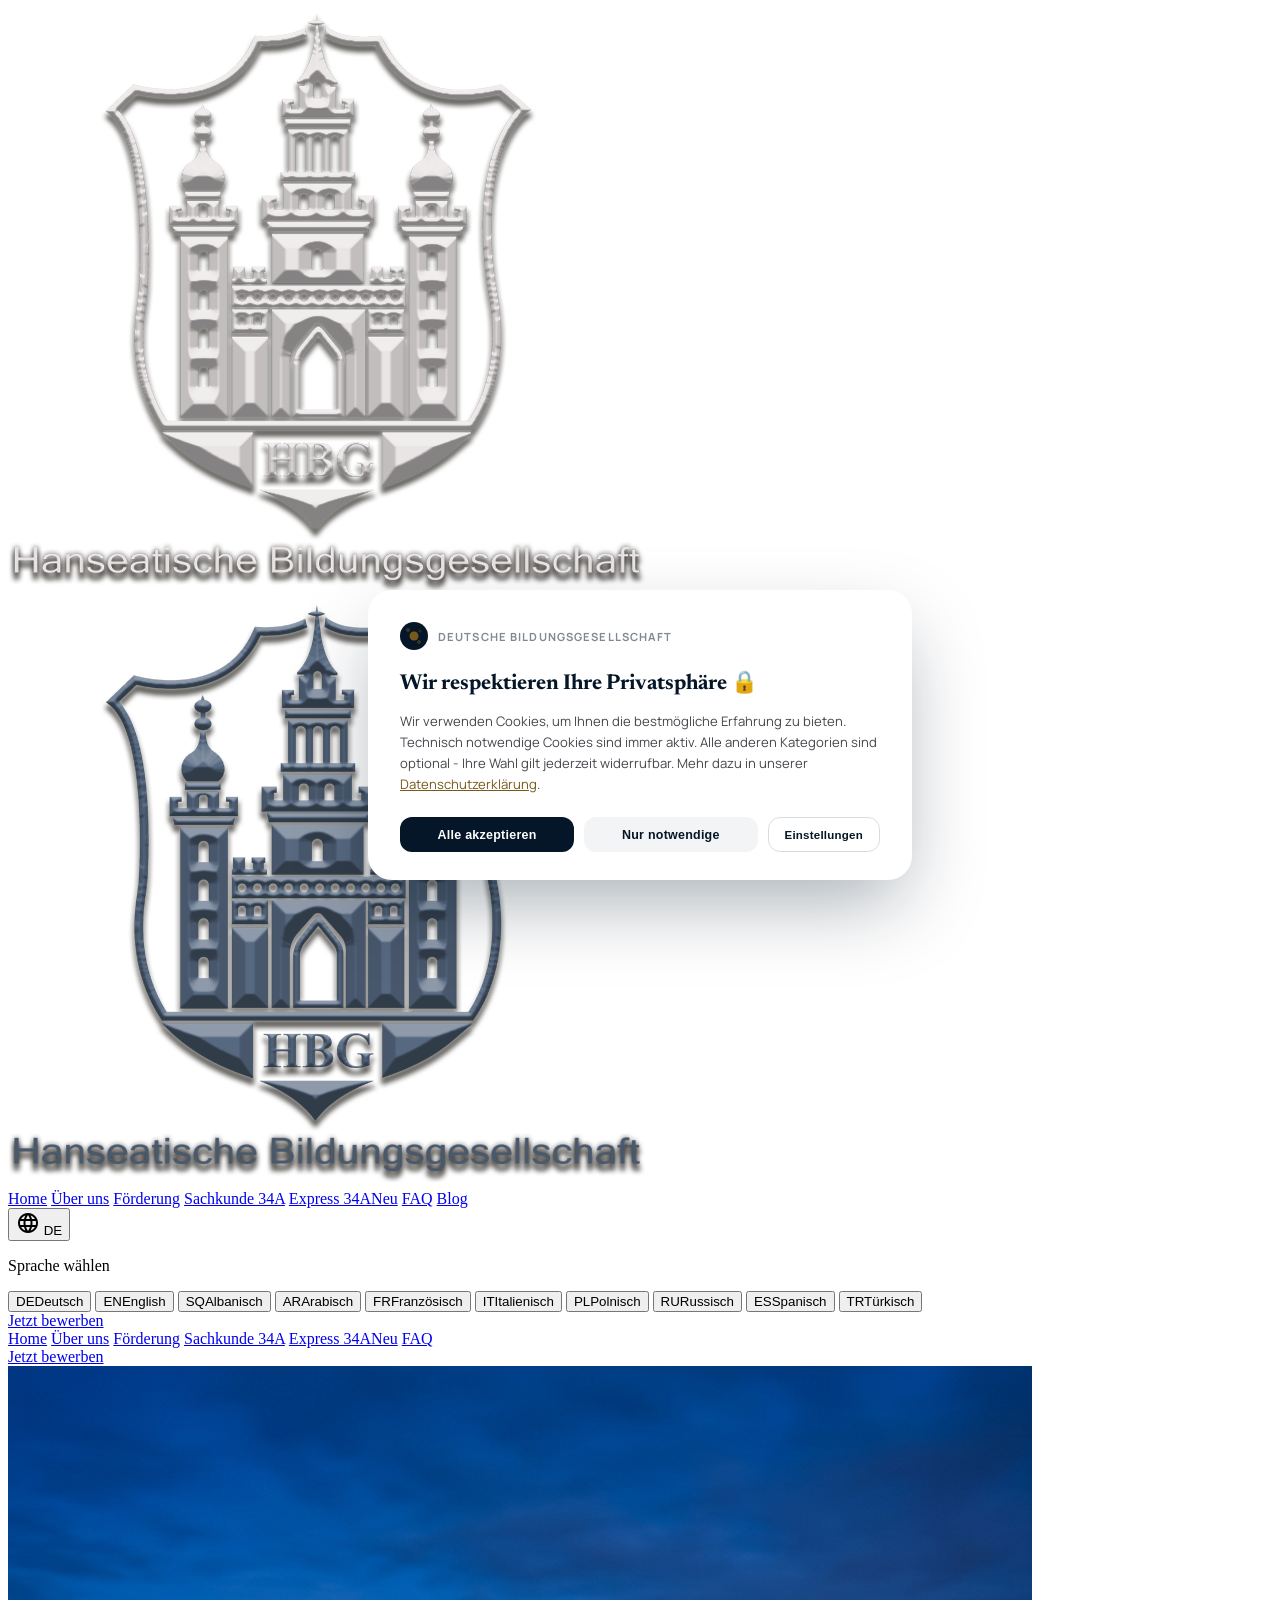
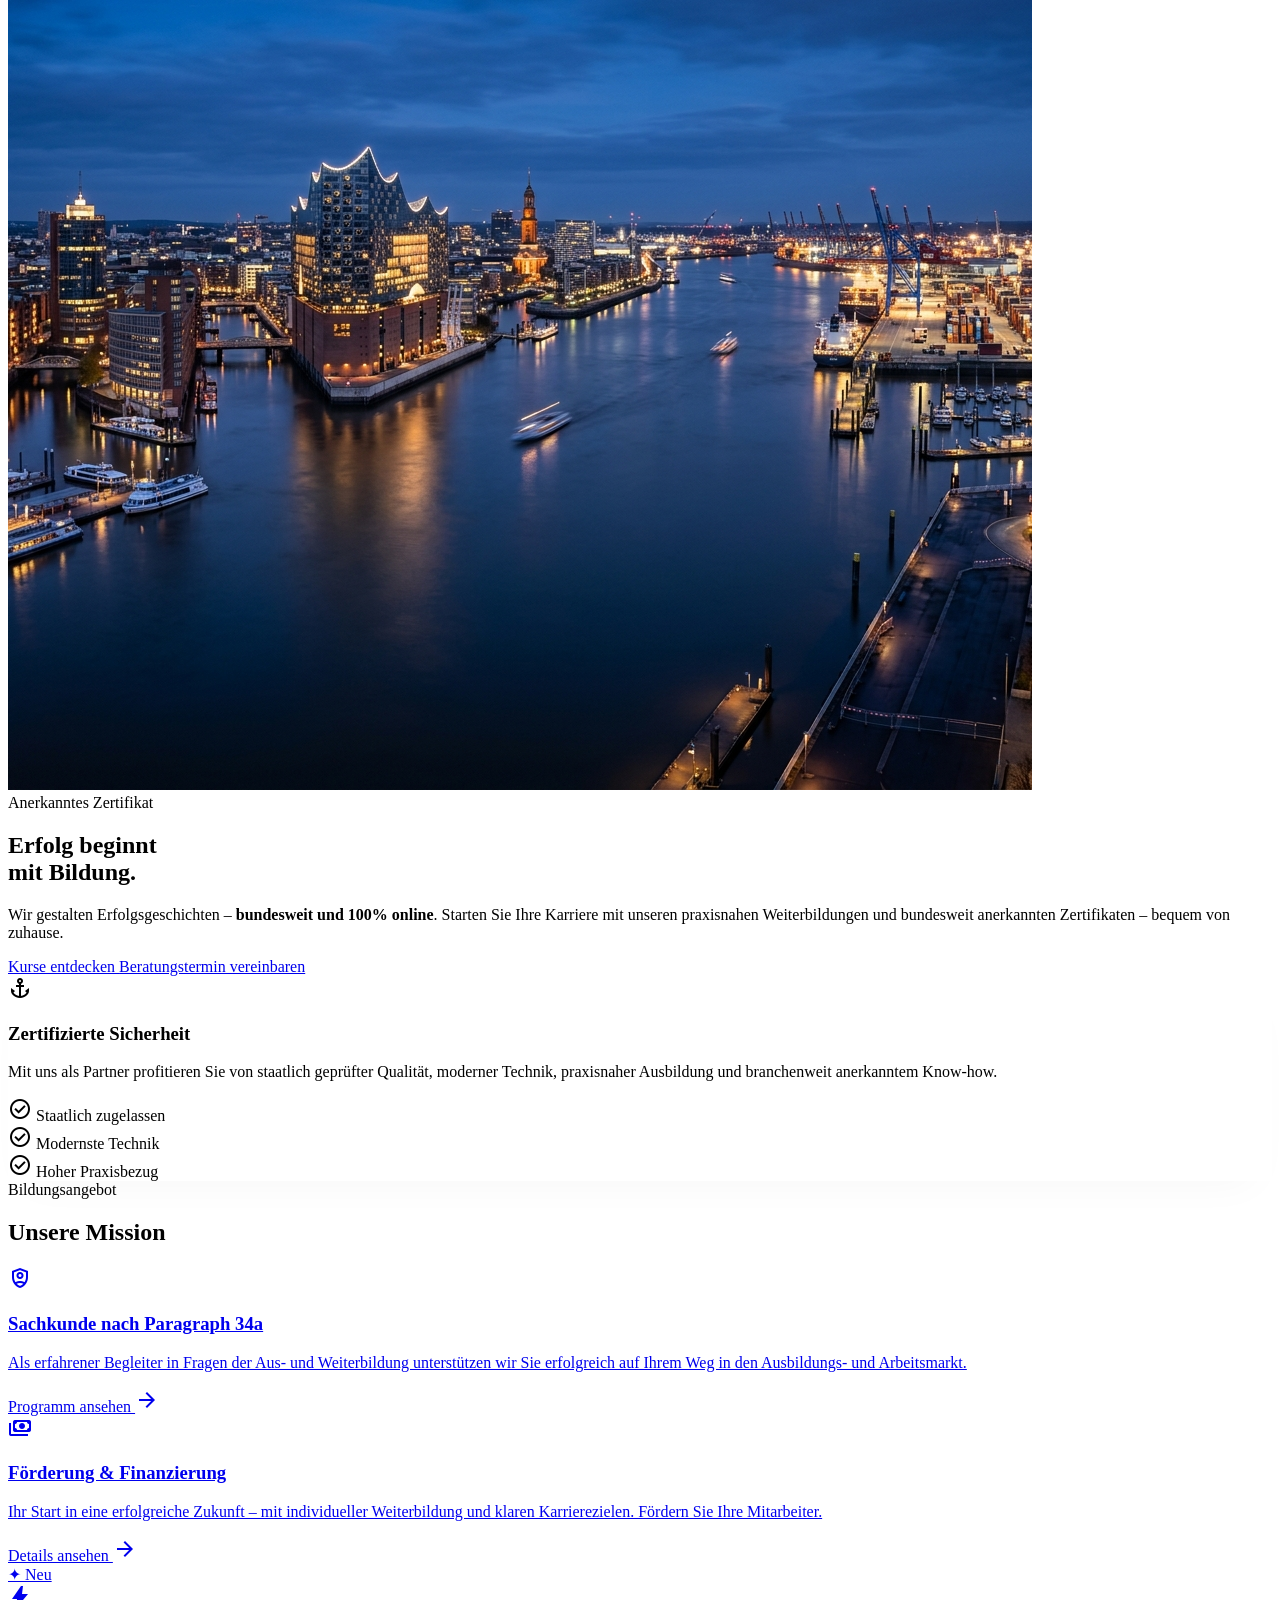
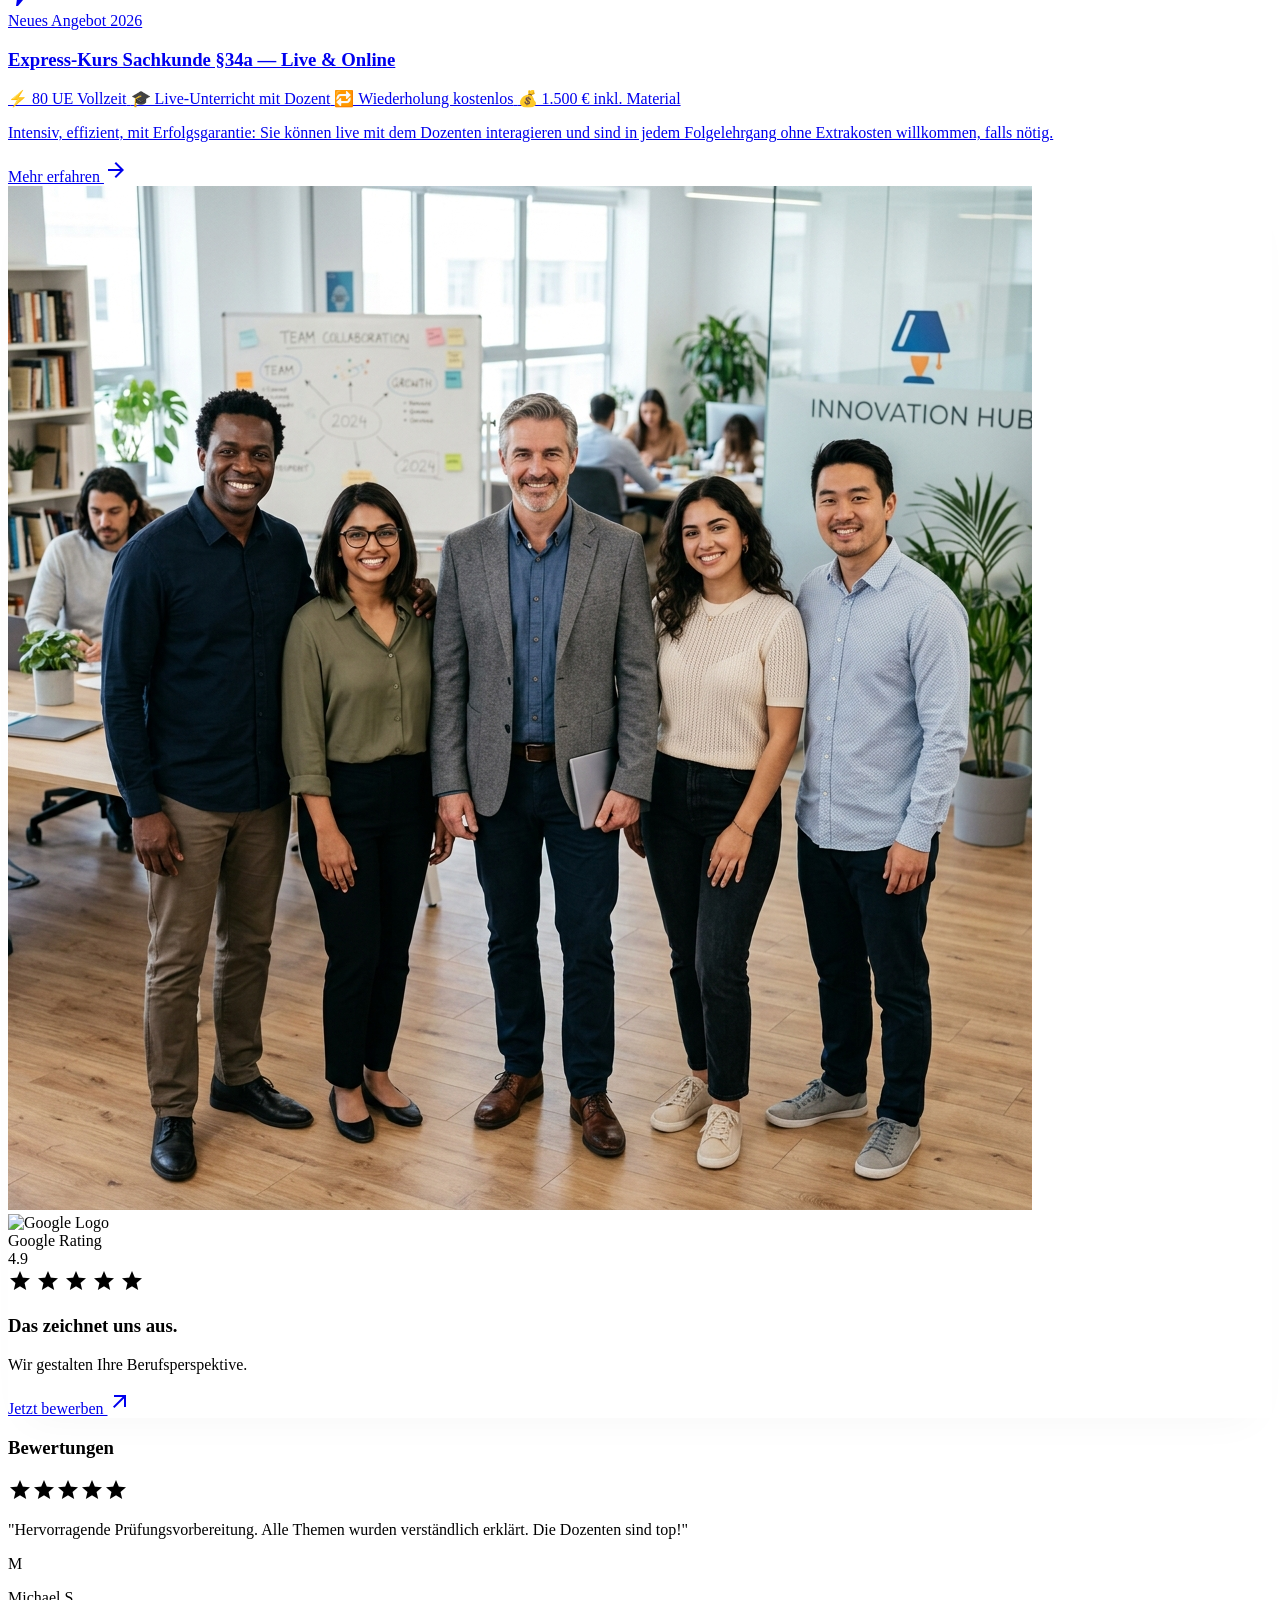
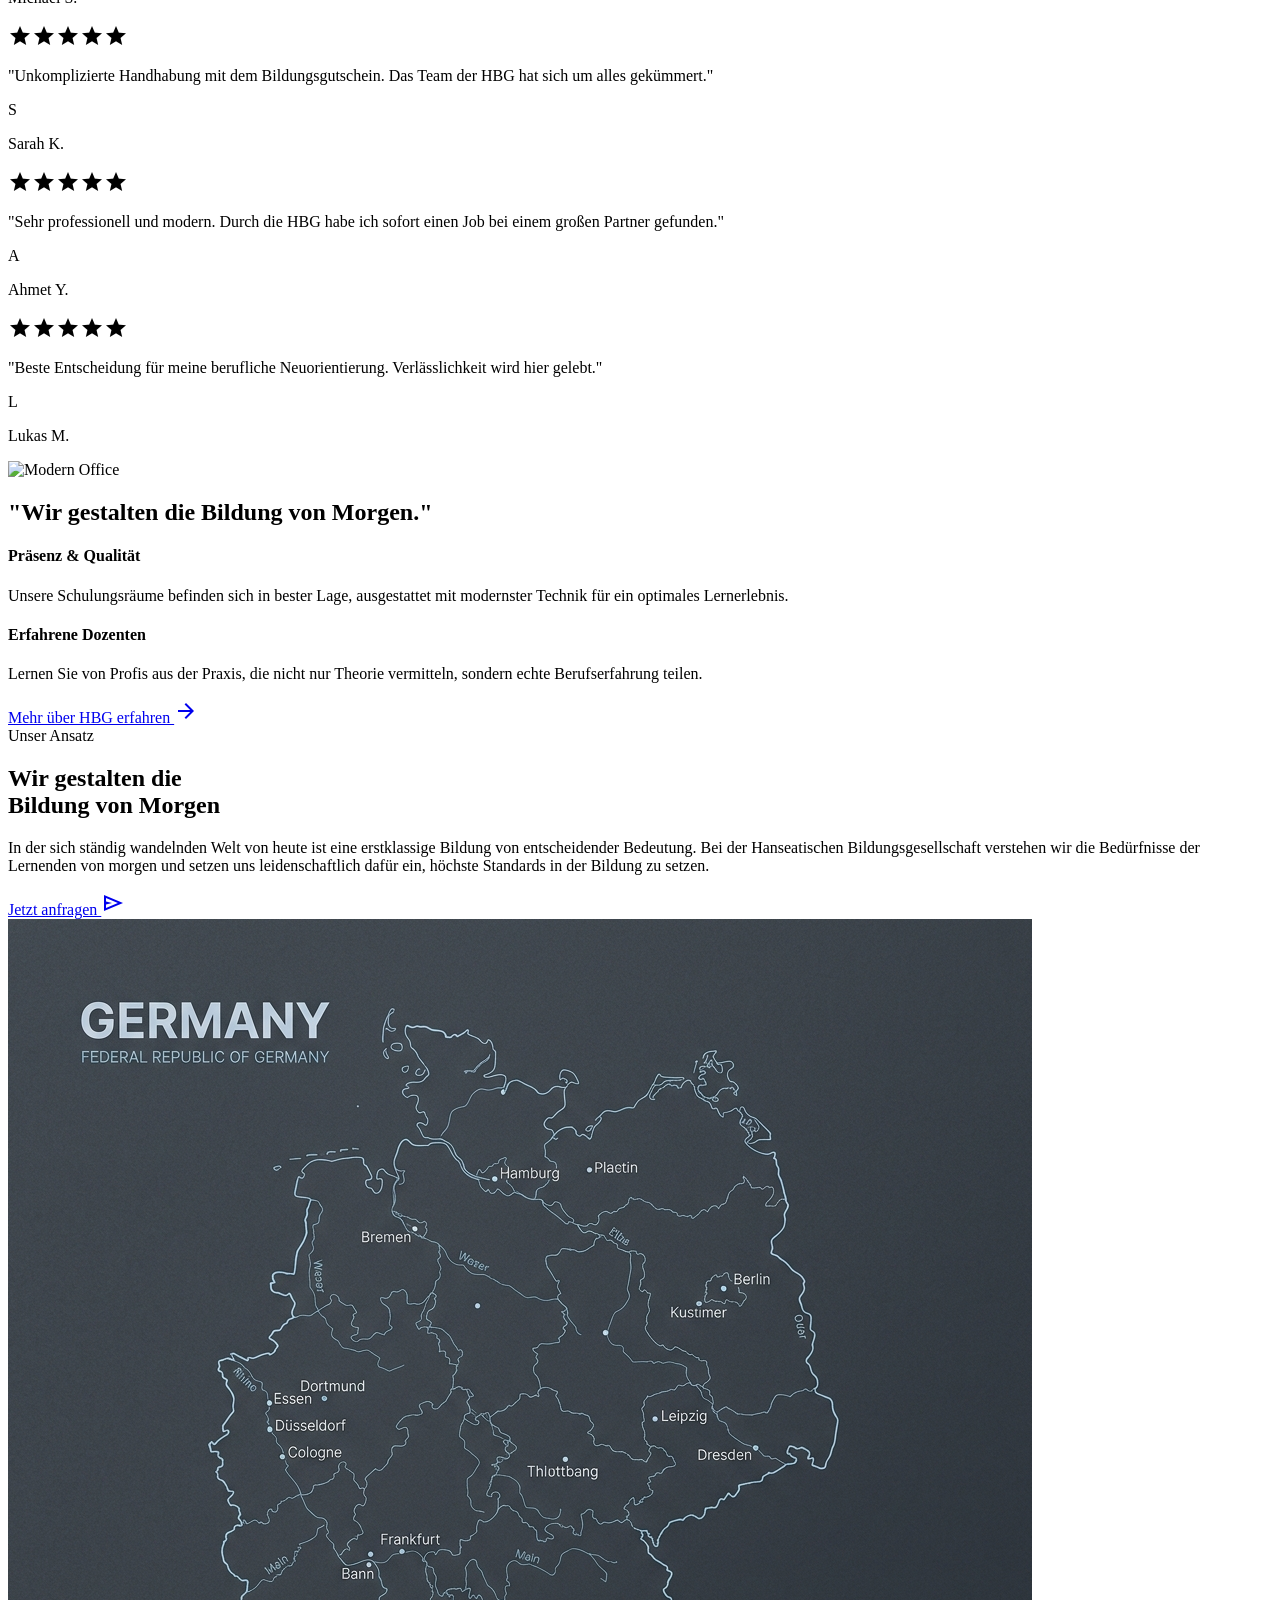
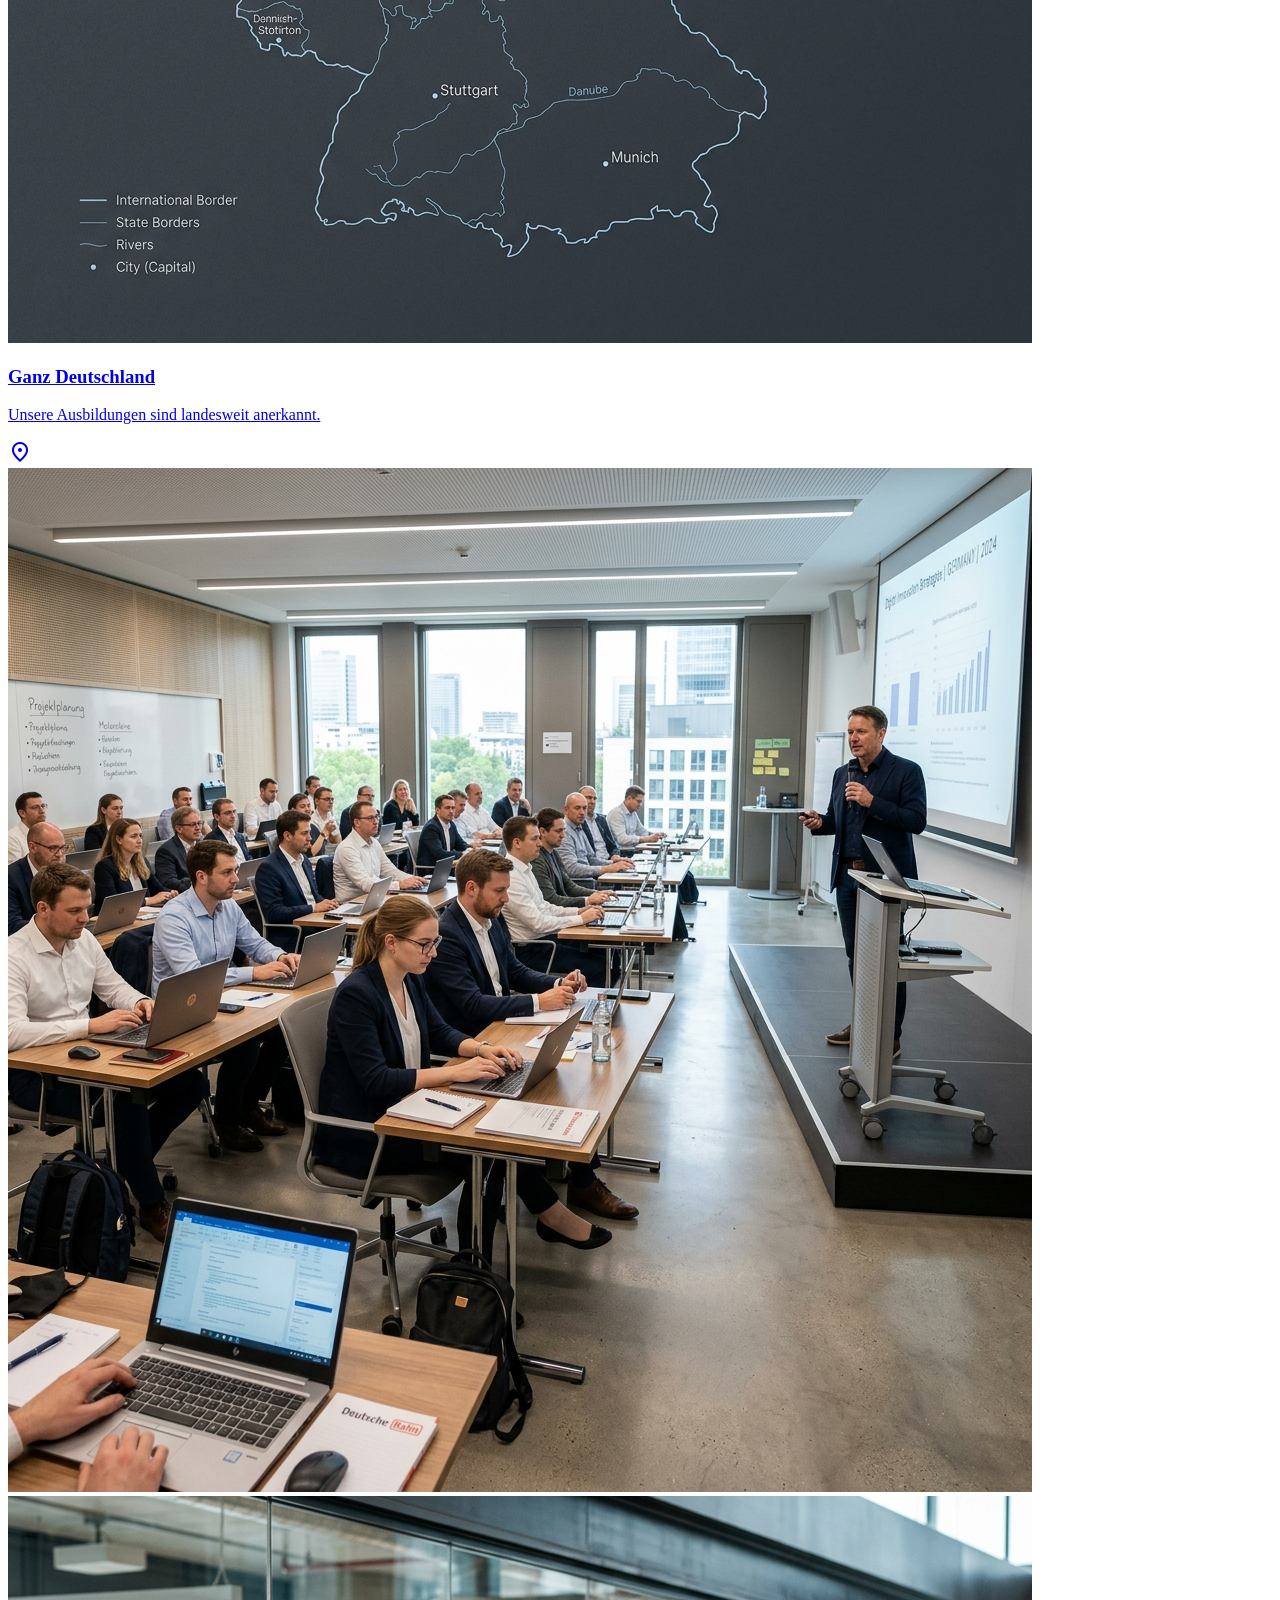
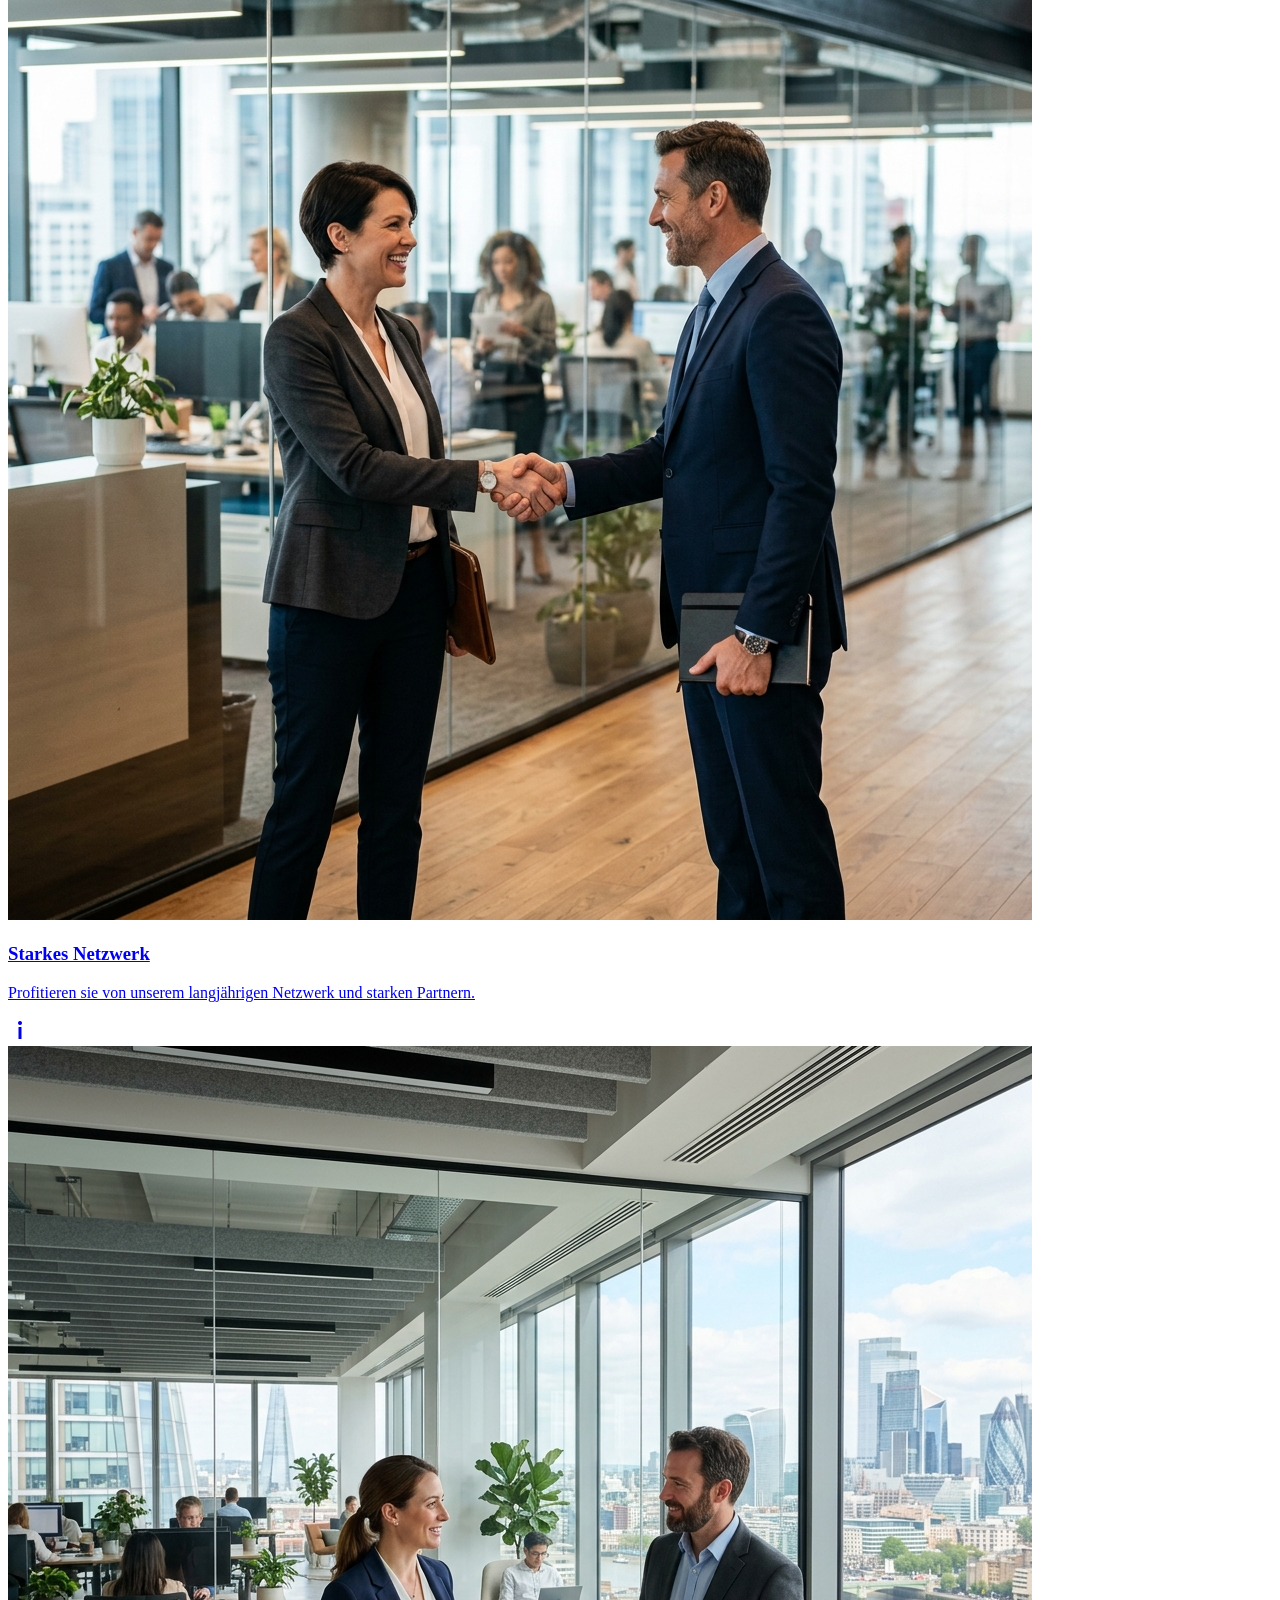
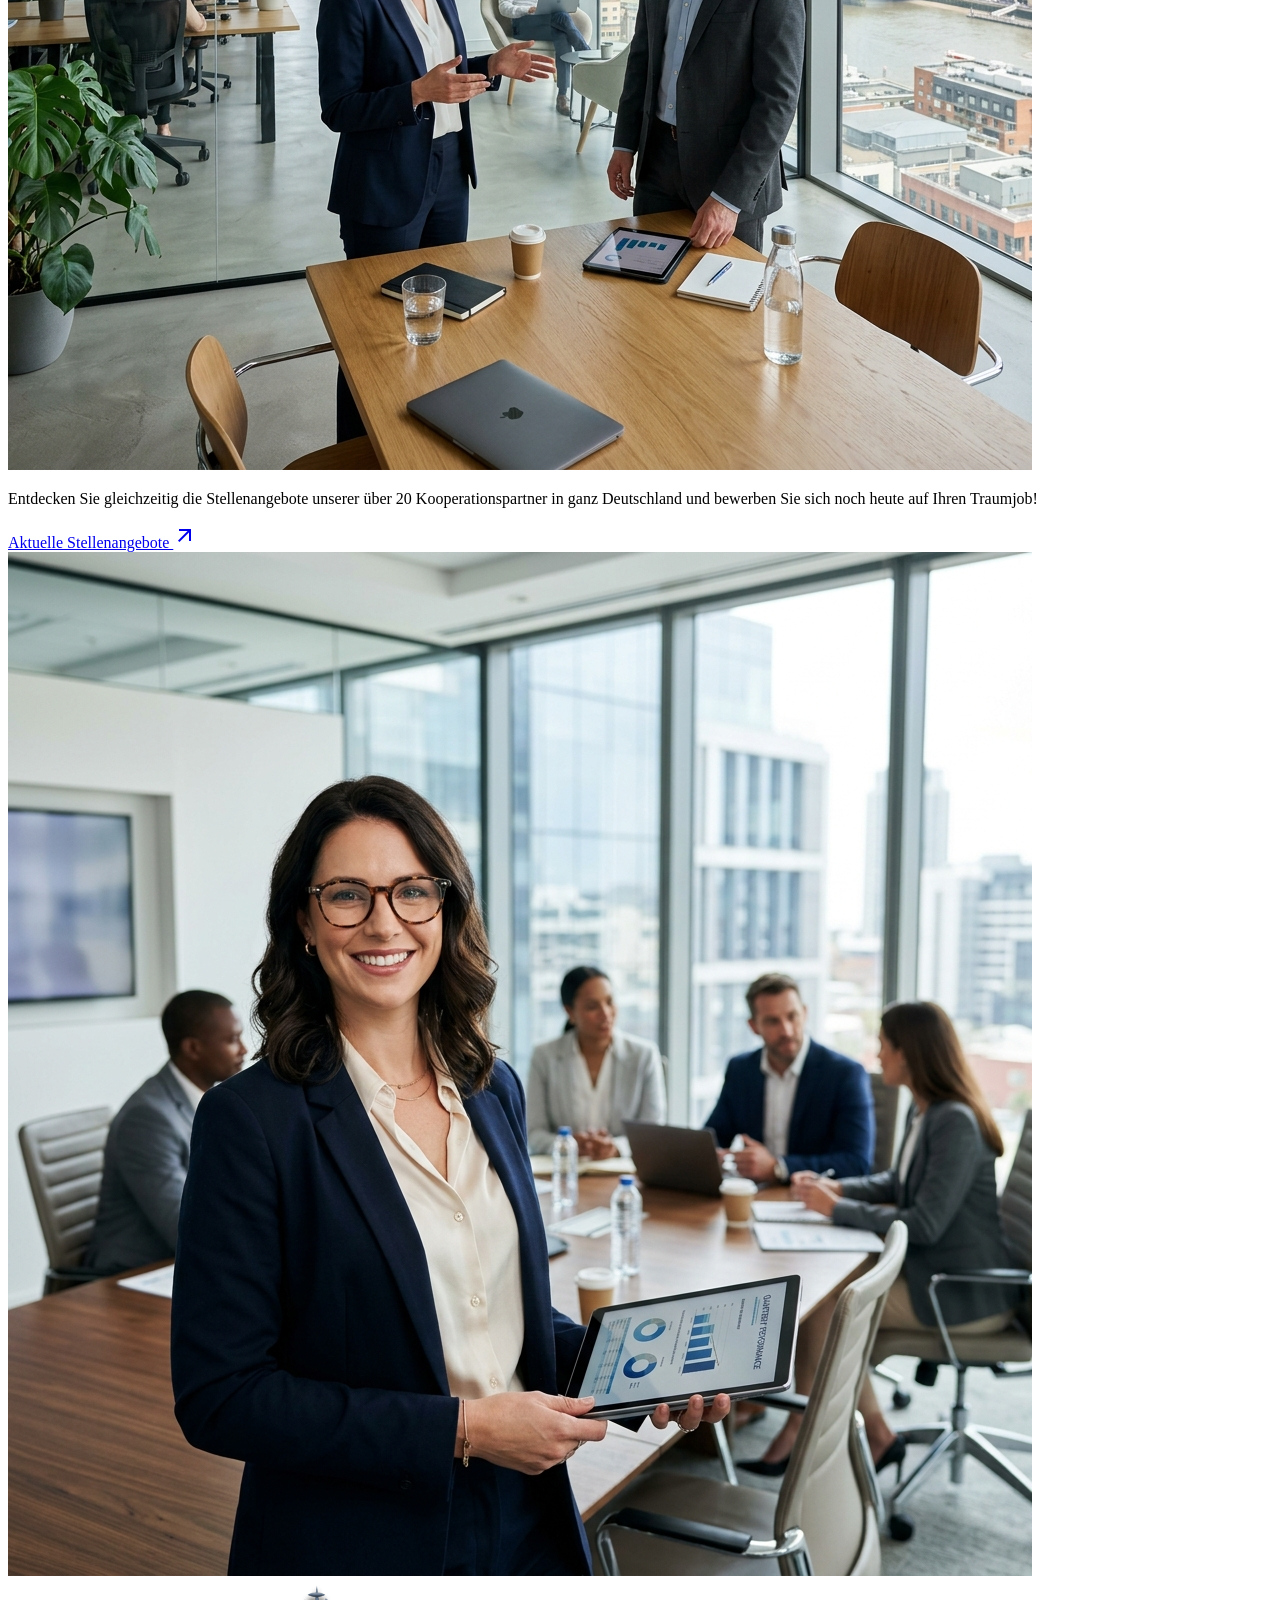
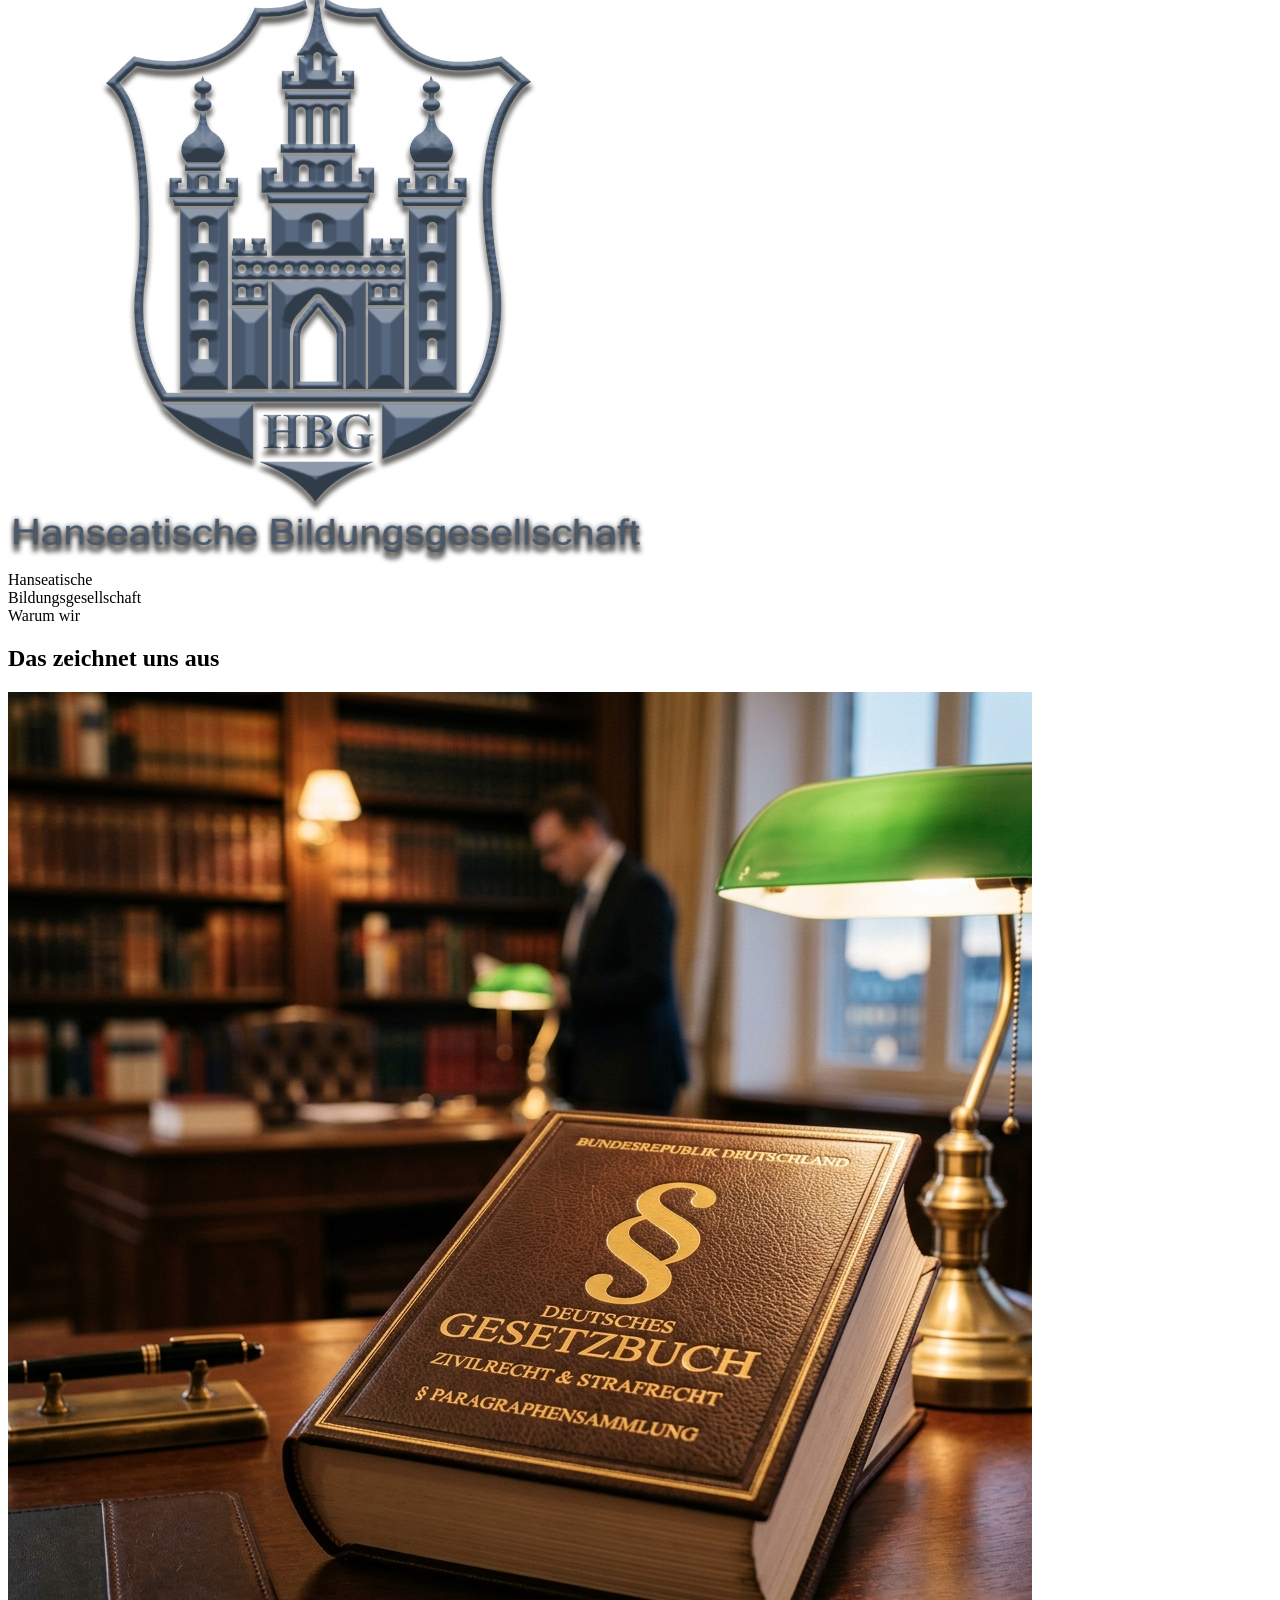
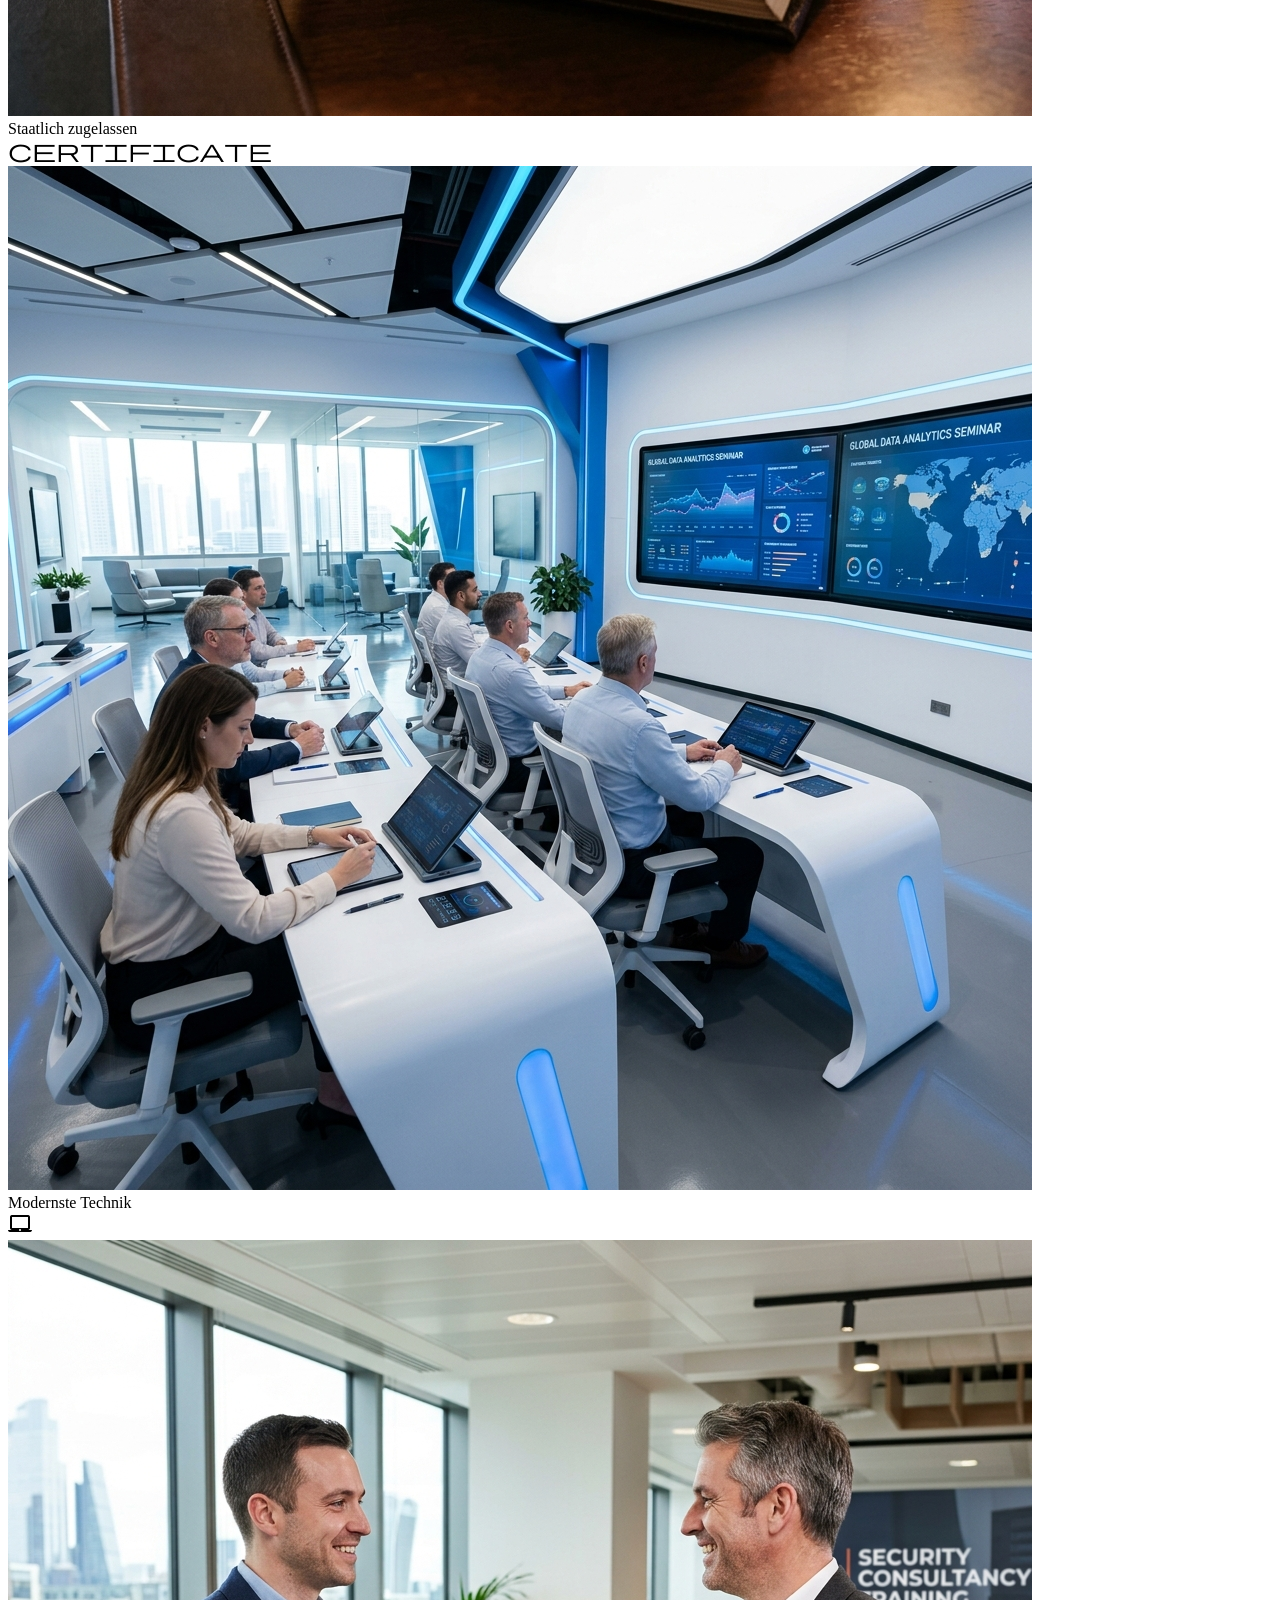
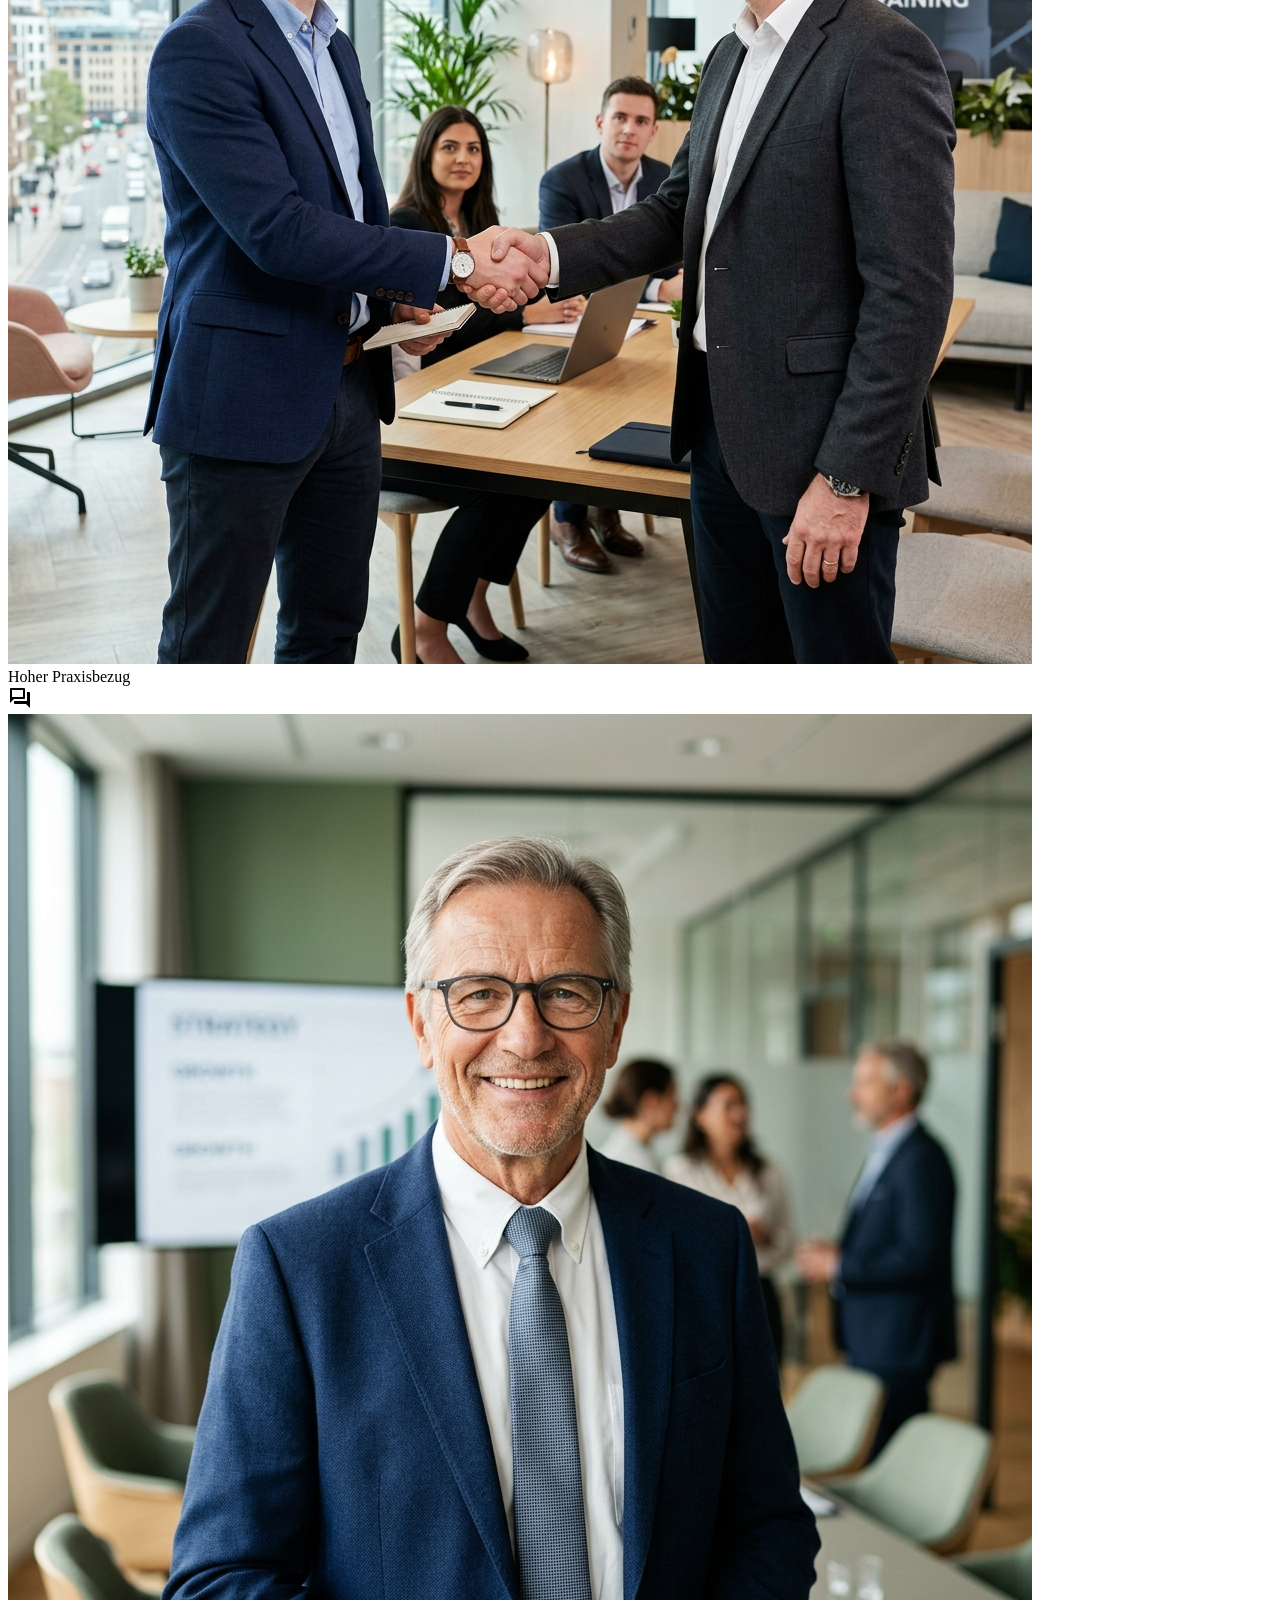
==== index.html @ caa9b7f9 "UI: Fixed nav active state and Neu badge alignment" ====
﻿<!DOCTYPE html><html lang="de"><head>
<meta charset="utf-8">
<link rel="icon" href="/favicon.png" type="image/png">
<meta content="width=device-width, initial-scale=1.0" name="viewport">

<!-- SEO: Title & Meta -->
<title>Weiterbildung bundesweit online | Sachkunde §34a – HBG Campus Hamburg</title>
<meta name="description" content="Staatlich anerkannte Online-Weiterbildungen – Sachkunde §34a, 100% gefördert über Bildungsgutschein. AZAV-zertifiziert. Deutschlandweit von zuhause. Jetzt kostenlos beraten!">
<meta name="robots" content="index, follow">
<meta name="author" content="HF Hanseatische Bildungsgesellschaft UG">
<meta name="keywords" content="Weiterbildung Hamburg, Sachkunde 34a Hamburg, Sachkunde 34a online, Weiterbildung bundesweit, Weiterbildung online Deutschland, Bildungsgutschein, AZAV zertifiziert, IHK Prüfung, Sicherheitsfachkraft Ausbildung, kostenlose Weiterbildung, 34a Schein online, Sachkundeprüfung bundesweit, Weiterbildung Berlin, Weiterbildung München, Weiterbildung Köln, Weiterbildung Frankfurt, Weiterbildung Stuttgart, Weiterbildung Düsseldorf, Weiterbildung Hamburg, Online Kurs Bildungsgutschein, Bewachungsgewerbe Ausbildung online">
<link rel="canonical" href="https://www.hbgcampus.de/">

<!-- Open Graph / Facebook -->
<meta property="og:type" content="website">
<meta property="og:url" content="https://www.hbgcampus.de/">
<meta property="og:title" content="Weiterbildung bundesweit online | Sachkunde §34a – HBG Campus">
<meta property="og:description" content="Online-Weiterbildung Sachkunde §34a – deutschlandweit, 100% gefördert über Bildungsgutschein. AZAV-zertifiziert. Vom Homeoffice aus starten!">
<meta property="og:image" content="https://www.hbgcampus.de/hero_elbphilharmonie.png">
<meta property="og:locale" content="de_DE">
<meta property="og:site_name" content="HF Hanseatische Bildungsgesellschaft">

<!-- Twitter Card -->
<meta name="twitter:card" content="summary_large_image">
<meta name="twitter:title" content="Weiterbildung Hamburg | HF Hanseatische Bildungsgesellschaft">
<meta name="twitter:description" content="Staatlich anerkannte Weiterbildungen in Hamburg. Sachkunde §34a, 100% gefördert über Bildungsgutschein.">
<meta name="twitter:image" content="https://www.hbgcampus.de/hero_elbphilharmonie.png">

<!-- Performance: Preconnect -->
<link rel="preconnect" href="https://fonts.googleapis.com">
<link rel="preconnect" href="https://fonts.gstatic.com" crossorigin>
<link rel="preconnect" href="https://cdn.tailwindcss.com">

<!-- Fonts & Icons -->
<link href="https://fonts.googleapis.com/css2?family=Newsreader:ital,opsz,wght@0,6..72,200..800;1,6..72,200..800&amp;family=Manrope:wght@200..800&amp;display=swap" rel="stylesheet">
<link href="https://fonts.googleapis.com/css2?family=Material+Symbols+Outlined:wght,FILL@100..700,0..1&amp;display=swap" rel="stylesheet">

<script src="https://cdn.tailwindcss.com?plugins=forms,container-queries"></script>
<script id="tailwind-config">
      tailwind.config = {
        darkMode: "class",
        theme: {
          extend: {
            colors: {
              "on-error-container": "#93000a",
              "tertiary-container": "#392700",
              "inverse-surface": "#2e3132",
              "tertiary-fixed": "#ffdea5",
              "primary-fixed": "#d2e4fb",
              "error-container": "#ffdad6",
              "on-primary-container": "#8192a7",
              "surface-bright": "#f8f9fa",
              "secondary-fixed": "#ffdea5",
              "primary-fixed-dim": "#b7c8de",
              "on-secondary": "#ffffff",
              "tertiary": "#1f1300",
              "on-tertiary": "#ffffff",
              "outline": "#74777d",
              "secondary-container": "#fed488",
              "primary-container": "#1a2b3c",
              "surface-variant": "#e1e3e4",
              "inverse-on-surface": "#f0f1f2",
              "inverse-primary": "#b7c8de",
              "on-tertiary-fixed": "#261900",
              "on-primary-fixed": "#0b1d2d",
              "on-primary-fixed-variant": "#38485a",
              "tertiary-fixed-dim": "#e9c176",
              "surface": "#f8f9fa",
              "surface-dim": "#d9dadb",
              "on-tertiary-fixed-variant": "#5d4201",
              "error": "#ba1a1a",
              "on-error": "#ffffff",
              "on-secondary-fixed-variant": "#5d4201",
              "on-surface-variant": "#44474c",
              "surface-tint": "#4f6073",
              "surface-container-highest": "#e1e3e4",
              "on-background": "#191c1d",
              "surface-container-low": "#f3f4f5",
              "background": "#f8f9fa",
              "on-secondary-fixed": "#261900",
              "on-surface": "#191c1d",
              "surface-container-lowest": "#ffffff",
              "secondary-fixed-dim": "#e9c176",
              "primary": "#041627",
              "outline-variant": "#c4c6cd",
              "on-secondary-container": "#785a1a",
              "surface-container-high": "#e7e8e9",
              "on-primary": "#ffffff",
              "secondary": "#775a19",
              "surface-container": "#edeeef",
              "on-tertiary-container": "#af8c47"
            },
            fontFamily: {
              "headline": ["Newsreader"],
              "body": ["Manrope"],
              "label": ["Manrope"]
            },
            borderRadius: {"DEFAULT": "0.125rem", "lg": "0.25rem", "xl": "0.5rem", "full": "0.75rem"},
          },
        },
      }
    </script>
<style>
        .material-symbols-outlined {
            font-variation-settings: 'FILL' 0, 'wght' 400, 'GRAD' 0, 'opsz' 24;
        }
        .editorial-shadow {
            box-shadow: 0 20px 40px -20px rgba(4, 22, 39, 0.04);
        }
        .hanseatic-gradient {
            background: radial-gradient(circle at top right, #1a2b3c, #041627);
        }
        header {
            transition: all 0.8s cubic-bezier(0.4, 0, 0.2, 1);
        }
        header.scrolled {
            background-color: rgba(255, 255, 255, 0.7) !important;
            border-bottom-color: rgba(0, 0, 0, 0.05) !important;
            box-shadow: 0 10px 30px -10px rgba(0, 0, 0, 0.1) !important;
        }
        header.scrolled .nav-link {
            color: #041627 !important;
        }
        header.scrolled .nav-link:hover {
            color: #775a19 !important;
        }
        header.scrolled .logo-light {
            opacity: 0;
        }
        header.scrolled .logo-dark {
            opacity: 1;
        }
        .logo-img {
            transition: opacity 0.8s cubic-bezier(0.4, 0, 0.2, 1);
        }
        
        /* Mobile Menu */
        #mobile-menu { transition: transform 0.5s cubic-bezier(0.4, 0, 0.2, 1); }
        #mobile-menu.open { transform: translateX(0); }
        /* BUNKER-FIX 6.0 &ndash; Icon via ::before pseudo-element (Google Translate immune) */
        #mobile-menu-btn {
            display: none !important; cursor: pointer; z-index: 99999 !important;
            visibility: visible !important; opacity: 1 !important;
            background: rgba(255,255,255,0.1); border: none; padding: 0;
        }
        @media (max-width: 767px) {
            #mobile-menu-btn {
                display: flex !important;
                border-radius: 50% !important;
                width: 44px !important; height: 44px !important;
                align-items: center; justify-content: center;
                order: 99;
            }
        }
        #mobile-menu-btn::before {
            content: '\e5d2';
            font-family: 'Material Symbols Outlined' !important;
            font-variation-settings: 'FILL' 0, 'wght' 400, 'GRAD' 0, 'opsz' 24;
            font-size: 28px; color: white; line-height: 1;
        }
        #mobile-menu-btn.menu-open::before { content: '\e5cd'; }
        header.scrolled #mobile-menu-btn::before { color: #041627 !important; }
        header.scrolled #mobile-menu-btn { background: rgba(0, 0, 0, 0.05) !important; }
        
        
        
        
        
        /* Google Translate &ndash; hide default bar */
        .goog-te-banner-frame, .goog-te-balloon-frame { display: none !important; }
        body { top: 0px !important; }
        .skiptranslate > iframe { display: none !important; }
        #google_translate_element { display: none !important; }
        /* Language Dropdown animation */
        #lang-dropdown { animation: langFadeIn 0.18s ease; }
        @keyframes langFadeIn {
            from { opacity: 0; transform: translateY(-6px) scale(0.98); }
            to   { opacity: 1; transform: translateY(0)  scale(1); }
        }
        header.scrolled #lang-btn { color: #041627 !important; }
        .material-symbols-outlined { font-family: 'Material Symbols Outlined' !important; }
    </style>

<body class="bg-surface text-on-surface font-body antialiased">
<!-- TopNavBar -->
<header class="fixed top-0 w-full z-50 bg-[#041627]/98 backdrop-blur-xl shadow-lg border-b border-white/5 notranslate">
<div class="max-w-screen-2xl mx-auto flex justify-between items-center h-[80px] md:h-[120px] px-4 md:px-8 nav-container transition-all duration-500">
<a class="flex items-center relative h-[55px] w-36 md:h-[80px] md:w-48" href="index.html">
<img alt="HBG Logo Light" class="h-full w-auto logo-img logo-light absolute inset-0 opacity-100" src="logo_light.png">
<img alt="HBG Logo Dark" class="h-full w-auto logo-img logo-dark absolute inset-0 opacity-0" src="logo_dark.png">
</a>
<nav class="hidden md:flex items-center space-x-10 translate">
<a class="font-headline font-medium text-lg leading-tight text-white hover:text-secondary transition-all nav-link" href="index.html">Home</a>
<a class="font-headline font-medium text-lg leading-tight text-white/70 hover:text-secondary transition-all nav-link" href="ueber-uns.html">&Uuml;ber uns</a>
<a class="font-headline font-medium text-lg leading-tight text-white/70 hover:text-secondary transition-all nav-link" href="foerderung.html">F&ouml;rderung</a>
<a class="font-headline font-medium text-lg leading-tight text-white/70 hover:text-secondary transition-all nav-link" href="sachkunde-34a.html">Sachkunde 34A</a>
<a class="font-headline font-medium text-lg leading-tight text-white/70 hover:text-secondary transition-all nav-link inline-flex items-center gap-1.5" href="expresskurs-34a.html">Express 34A<span class="bg-secondary text-white text-[9px] font-bold px-1.5 py-0.5 rounded-sm uppercase tracking-widest animate-pulse translate-y-[-2px]">Neu</span></a>
<a class="font-headline font-medium text-lg leading-tight text-white/70 hover:text-secondary transition-all nav-link" href="faq.html">FAQ</a>
<a class="font-headline font-medium text-lg leading-tight text-white/70 hover:text-secondary transition-all nav-link" href="blog.html">Blog</a>
</nav>
<div class="flex items-center gap-3">
<!-- Language Switcher -->
<div class="relative" id="lang-switcher-wrap">
  <button id="lang-btn" onclick="toggleLangMenu(event)" class="flex items-center gap-1.5 px-3 py-2 rounded-full text-white/70 hover:text-white transition-all duration-200" aria-label="Sprache w&auml;hlen">
    <span class="material-symbols-outlined text-[18px]" aria-hidden="true">language</span>
    <span class="text-sm font-bold tracking-wide" id="lang-btn-label">DE</span>
  </button>
  <div id="lang-dropdown" class="hidden absolute right-0 top-[calc(100%+12px)] bg-white rounded-3xl shadow-2xl p-4 sm:p-5 w-[300px] sm:w-[330px] z-[200] border border-slate-100">
    <p class="text-[10px] font-bold uppercase tracking-[0.2em] text-slate-400 mb-4">Sprache w&#228;hlen</p>
    <div class="grid grid-cols-5 gap-1">
      <button onclick="setLang('de','DE')" class="lang-opt flex flex-col items-center p-2.5 rounded-2xl hover:bg-slate-50 transition-colors group"><span class="font-bold text-sm text-[#041627] group-hover:text-[#775a19] transition-colors">DE</span><span class="text-[10px] text-slate-400 mt-0.5">Deutsch</span></button>
      <button onclick="setLang('en','EN')" class="lang-opt flex flex-col items-center p-2.5 rounded-2xl hover:bg-slate-50 transition-colors group"><span class="font-bold text-sm text-[#041627] group-hover:text-[#775a19] transition-colors">EN</span><span class="text-[10px] text-slate-400 mt-0.5">English</span></button>
      <button onclick="setLang('sq','SQ')" class="lang-opt flex flex-col items-center p-2.5 rounded-2xl hover:bg-slate-50 transition-colors group"><span class="font-bold text-sm text-[#041627] group-hover:text-[#775a19] transition-colors">SQ</span><span class="text-[10px] text-slate-400 mt-0.5">Albanisch</span></button>
      <button onclick="setLang('ar','AR')" class="lang-opt flex flex-col items-center p-2.5 rounded-2xl hover:bg-slate-50 transition-colors group"><span class="font-bold text-sm text-[#041627] group-hover:text-[#775a19] transition-colors">AR</span><span class="text-[10px] text-slate-400 mt-0.5">Arabisch</span></button>
      <button onclick="setLang('fr','FR')" class="lang-opt flex flex-col items-center p-2.5 rounded-2xl hover:bg-slate-50 transition-colors group"><span class="font-bold text-sm text-[#041627] group-hover:text-[#775a19] transition-colors">FR</span><span class="text-[10px] text-slate-400 mt-0.5">Franz&#246;sisch</span></button>
      <button onclick="setLang('it','IT')" class="lang-opt flex flex-col items-center p-2.5 rounded-2xl hover:bg-slate-50 transition-colors group"><span class="font-bold text-sm text-[#041627] group-hover:text-[#775a19] transition-colors">IT</span><span class="text-[10px] text-slate-400 mt-0.5">Italienisch</span></button>
      <button onclick="setLang('pl','PL')" class="lang-opt flex flex-col items-center p-2.5 rounded-2xl hover:bg-slate-50 transition-colors group"><span class="font-bold text-sm text-[#041627] group-hover:text-[#775a19] transition-colors">PL</span><span class="text-[10px] text-slate-400 mt-0.5">Polnisch</span></button>
      <button onclick="setLang('ru','RU')" class="lang-opt flex flex-col items-center p-2.5 rounded-2xl hover:bg-slate-50 transition-colors group"><span class="font-bold text-sm text-[#041627] group-hover:text-[#775a19] transition-colors">RU</span><span class="text-[10px] text-slate-400 mt-0.5">Russisch</span></button>
      <button onclick="setLang('es','ES')" class="lang-opt flex flex-col items-center p-2.5 rounded-2xl hover:bg-slate-50 transition-colors group"><span class="font-bold text-sm text-[#041627] group-hover:text-[#775a19] transition-colors">ES</span><span class="text-[10px] text-slate-400 mt-0.5">Spanisch</span></button>
      <button onclick="setLang('tr','TR')" class="lang-opt flex flex-col items-center p-2.5 rounded-2xl hover:bg-slate-50 transition-colors group"><span class="font-bold text-sm text-[#041627] group-hover:text-[#775a19] transition-colors">TR</span><span class="text-[10px] text-slate-400 mt-0.5">T&#252;rkisch</span></button>
    </div>
  </div>
</div>
<a class="hidden md:inline-block bg-secondary text-white px-6 py-2.5 rounded-md font-medium text-sm hover:brightness-110 transition-all shadow-lg" href="beratung.html">Jetzt bewerben</a>
<!-- Hamburger (Bunker-Fix 6.0: empty button, icon via CSS ::before) -->
<button id="mobile-menu-btn" class="notranslate" translate="no" aria-label="Toggle Navigation"></button>
</div>
</div>
</header>
<!-- Mobile Full-Screen Menu -->
<div id="mobile-menu" class="fixed inset-0 z-[55] bg-[#041627] flex flex-col items-center justify-center gap-6 translate-x-full md:hidden notranslate text-translate">
<a href="index.html" class="font-headline text-4xl text-white hover:text-secondary transition-colors translate">Home</a>
<a href="ueber-uns.html" class="font-headline text-4xl text-white/80 hover:text-secondary transition-colors translate">&Uuml;ber uns</a>
<a href="foerderung.html" class="font-headline text-4xl text-white/80 hover:text-secondary transition-colors translate">F&ouml;rderung</a>
<a href="sachkunde-34a.html" class="font-headline text-4xl text-white/80 hover:text-secondary transition-colors translate">Sachkunde 34A</a>
<a href="expresskurs-34a.html" class="font-headline text-4xl text-white/80 hover:text-secondary transition-colors inline-flex items-center gap-2">Express 34A<span class="bg-secondary text-white text-[10px] font-bold px-2 py-0.5 rounded-sm uppercase tracking-widest animate-pulse">Neu</span></a>
<a href="faq.html" class="font-headline text-4xl text-white/80 hover:text-secondary transition-colors translate">FAQ</a>
<div class="w-16 h-px bg-white/20 my-4"></div>
<a href="beratung.html" class="bg-secondary text-white px-10 py-4 rounded-md font-bold text-lg hover:brightness-110 transition-all shadow-xl">Jetzt bewerben</a>
</div>
<main>
<!-- Heritage Masthead / Hero Section -->
<section class="pt-24 md:pt-36 lg:pt-44 pb-12 md:pb-20 px-4 md:px-8 relative overflow-hidden bg-[#041627] text-white min-h-[85vh] md:min-h-0 flex flex-col justify-center">
<div class="absolute inset-0 z-0">
<img alt="HBG Campus Hamburg – Weiterbildungszentrum Sachkunde 34a" class="w-full h-full object-cover" src="hero_elbphilharmonie.png">
<div class="absolute inset-0 bg-primary/40 mix-blend-multiply"></div>
<div class="absolute inset-0 hanseatic-gradient opacity-60"></div>
</div>
<div class="relative z-10 max-w-screen-2xl mx-auto px-4 md:px-8 w-full py-10 md:py-24 lg:py-32 xl:py-40">
<div class="grid grid-cols-12 gap-8 items-center">
<div class="col-span-12 lg:col-span-7">
<span class="font-label uppercase tracking-widest text-secondary font-bold text-xs md:text-sm mb-4 md:mb-6 block">Anerkanntes Zertifikat</span>
<h1 class="font-headline text-4xl sm:text-5xl md:text-6xl lg:text-6xl xl:text-7xl 2xl:text-8xl text-white font-bold leading-[1.0] md:leading-[0.95] tracking-tight md:tracking-tighter mb-5 md:mb-8">
                            Erfolg beginnt<br>mit Bildung.
                        </h1>
<p class="text-white/80 text-base md:text-lg xl:text-xl max-w-xl mb-8 md:mb-12 font-light leading-relaxed">
                            Wir gestalten Erfolgsgeschichten &ndash; <strong>bundesweit und 100% online</strong>. Starten Sie Ihre Karriere mit unseren praxisnahen Weiterbildungen und bundesweit anerkannten Zertifikaten &ndash; bequem von zuhause.
                        </p>
<div class="flex flex-col sm:flex-row gap-3 md:gap-4">
<a href="#kurse" class="bg-secondary-container text-on-secondary-container px-8 py-4 rounded-md font-bold text-base hover:scale-105 hover:shadow-2xl hover:-translate-y-1 transition-all duration-300 ease-out text-center w-full sm:w-auto">
                                Kurse entdecken
                            </a>
<a href="beratung.html" class="border border-white/30 backdrop-blur-md text-white px-8 py-4 rounded-md font-bold text-base hover:bg-white/10 hover:scale-105 hover:shadow-2xl hover:-translate-y-1 transition-all duration-300 ease-out text-center w-full sm:w-auto">
                                Beratungstermin vereinbaren
                            </a>
</div>
</div>
</div>
<div class="hidden xl:block absolute bottom-0 right-8 max-w-sm">
<div class="bg-surface-container-lowest/90 backdrop-blur-2xl p-8 rounded-xl editorial-shadow border border-white/20">
<div class="flex items-center gap-4 mb-6">
<span class="material-symbols-outlined text-secondary text-3xl">anchor</span>
<h3 class="font-headline text-xl text-primary font-bold">Zertifizierte Sicherheit</h3>
</div>
<p class="text-on-surface-variant mb-5 leading-relaxed text-sm">
            Mit uns als Partner profitieren Sie von staatlich gepr&uuml;fter Qualit&auml;t, moderner Technik, praxisnaher Ausbildung und branchenweit anerkanntem Know-how.
        </p>
<div class="space-y-3 text-[#004175]">
<div class="flex items-center gap-3">
<span class="material-symbols-outlined text-secondary text-xl">check_circle</span>
<span class="text-sm font-bold">Staatlich zugelassen</span>
</div>
<div class="flex items-center gap-3">
<span class="material-symbols-outlined text-secondary text-xl">check_circle</span>
<span class="text-sm font-bold">Modernste Technik</span>
</div>
<div class="flex items-center gap-3">
<span class="material-symbols-outlined text-secondary text-xl">check_circle</span>
<span class="text-sm font-bold">Hoher Praxisbezug</span>
</div>
</div>
</div>
</div></div>
</section>
<!-- Programs Section (Bento Grid) -->
<section id="kurse" class="py-10 md:py-24 bg-surface">
<div class="max-w-screen-2xl mx-auto px-4 md:px-8">
<div class="mb-8 md:mb-20">
<span class="font-label uppercase tracking-widest text-secondary font-bold text-sm mb-3 md:mb-4 block">Bildungsangebot</span>
<h2 class="font-headline text-3xl md:text-5xl text-primary font-bold">Unsere Mission</h2>
</div>
<div class="grid grid-cols-1 md:grid-cols-3 gap-6">
<!-- Major Card: Sachkunde -->
<a href="sachkunde-34a.html" class="md:col-span-2 bg-[#041627] border border-white/10 p-6 md:p-12 rounded-3xl flex flex-col justify-between group hover:border-secondary/40 transition-all duration-500 shadow-2xl">
<div>
<div class="bg-white/10 inline-flex p-3 md:p-4 rounded-2xl mb-5 md:mb-8 border border-white/10">
<span class="material-symbols-outlined text-secondary text-2xl md:text-3xl">shield_person</span>
</div>
<h3 class="font-headline text-2xl md:text-3xl text-white mb-3 md:mb-4">Sachkunde nach Paragraph 34a</h3>
<p class="text-white/60 text-base md:text-lg max-w-md mb-5 md:mb-8">Als erfahrener Begleiter in Fragen der Aus- und Weiterbildung unterst&uuml;tzen wir Sie erfolgreich auf Ihrem Weg in den Ausbildungs- und Arbeitsmarkt.</p>
</div>
<div class="flex items-center">
  <span class="inline-flex items-center gap-2 px-6 py-3 rounded-full bg-secondary text-white text-sm font-bold hover:brightness-110 transition-all duration-300 shadow-lg">
    Programm ansehen
    <span class="material-symbols-outlined text-sm">arrow_forward</span>
  </span>
</div>
</a>
<!-- Small Highlight Card: F&ouml;rderung -->
<a href="foerderung.html" class="group/link bg-[#041627] border border-white/10 p-8 rounded-3xl flex flex-col justify-between hover:border-secondary/40 transition-all duration-500 shadow-2xl">
<div>
<div class="bg-white/10 inline-flex p-3 rounded-xl mb-6 border border-white/10">
    <span class="material-symbols-outlined text-secondary text-xl">payments</span>
</div>
<h3 class="font-headline text-2xl text-white mb-4 group-hover/link:text-secondary transition-colors duration-300">F&ouml;rderung & Finanzierung</h3>
<p class="text-white/50 text-sm mb-8 leading-relaxed">Ihr Start in eine erfolgreiche Zukunft &ndash; mit individueller Weiterbildung und klaren Karrierezielen. F&ouml;rdern Sie Ihre Mitarbeiter.</p>
</div>
<div class="flex items-center">
  <span class="inline-flex items-center gap-2 px-5 py-2.5 rounded-full border border-secondary text-secondary text-xs font-bold uppercase tracking-wider group-hover/link:bg-secondary group-hover/link:text-white transition-all duration-300">
    Details ansehen
    <span class="material-symbols-outlined text-sm">arrow_forward</span>
  </span>
</div>
</a>
<!-- EXPRESS KURS BANNER - NEW -->
<a href="expresskurs-34a.html" class="md:col-span-3 group relative bg-gradient-to-r from-[#775a19] via-[#a07c24] to-[#775a19] border border-secondary/40 p-6 md:p-8 rounded-3xl flex flex-col md:flex-row items-center gap-6 hover:brightness-110 transition-all duration-500 shadow-2xl overflow-hidden">
  <!-- Animated shimmer effect -->
  <div class="absolute inset-0 bg-gradient-to-r from-transparent via-white/10 to-transparent -translate-x-full group-hover:translate-x-full transition-transform duration-1000 ease-in-out"></div>
  <!-- NEU Badge -->
  <div class="absolute top-4 right-4 md:top-6 md:right-6 z-10">
    <span class="bg-white text-secondary font-bold text-xs px-3 py-1 rounded-full uppercase tracking-widest shadow-lg animate-pulse">✦ Neu</span>
  </div>
  <!-- Icon -->
  <div class="flex-shrink-0 bg-white/20 border border-white/30 rounded-2xl p-5 md:p-6">
    <span class="material-symbols-outlined text-white text-4xl md:text-5xl" style="font-variation-settings:'FILL' 1;" aria-hidden="true">bolt</span>
  </div>
  <!-- Text Content -->
  <div class="flex-1 text-center md:text-left">
    <span class="text-white/70 text-xs font-bold uppercase tracking-[0.2em] mb-2 block">Neues Angebot 2026</span>
    <h3 class="font-headline text-2xl md:text-3xl text-white font-bold mb-3">Express-Kurs Sachkunde &sect;34a &mdash; <span class="text-white/80">Live &amp; Online</span></h3>
    <div class="flex flex-wrap justify-center md:justify-start gap-3 mb-4">
      <span class="bg-white/15 border border-white/20 text-white text-xs font-bold px-3 py-1.5 rounded-full">⚡ 80 UE Vollzeit</span>
      <span class="bg-white/15 border border-white/20 text-white text-xs font-bold px-3 py-1.5 rounded-full">🎓 Live-Unterricht mit Dozent</span>
      <span class="bg-white/15 border border-white/20 text-white text-xs font-bold px-3 py-1.5 rounded-full">🔁 Wiederholung kostenlos</span>
      <span class="bg-white/15 border border-white/20 text-white text-xs font-bold px-3 py-1.5 rounded-full">💰 1.500 € inkl. Material</span>
    </div>
    <p class="text-white/70 text-sm leading-relaxed max-w-2xl">Intensiv, effizient, mit Erfolgsgarantie: Sie k&ouml;nnen live mit dem Dozenten interagieren und sind in jedem Folgelehrgang ohne Extrakosten willkommen, falls n&ouml;tig.</p>
  </div>
  <!-- CTA Arrow -->
  <div class="flex-shrink-0">
    <span class="inline-flex items-center gap-2 bg-white text-secondary px-6 py-3 rounded-full font-bold text-sm group-hover:bg-primary group-hover:text-white transition-all duration-300 shadow-lg">
      Mehr erfahren
      <span class="material-symbols-outlined text-sm">arrow_forward</span>
    </span>
  </div>
</a>

<!-- Team Card with Floating Google Badge -->
<div class="relative bg-primary rounded-3xl overflow-hidden editorial-shadow flex flex-col justify-end min-h-[500px] border border-outline-variant/20 group">
    <img src="team.png" class="absolute inset-0 w-full h-full object-cover transition-transform duration-700 group-hover:scale-105" alt="HBG Team">
    <div class="absolute inset-0 bg-gradient-to-t from-[#041627] via-[#041627]/60 to-[#041627]/10"></div>
    <div class="relative z-10 p-6 md:p-8 text-white w-full">
        <div class="bg-white/10 backdrop-blur-md border border-white/20 p-4 rounded-xl mb-8 shadow-lg inline-block w-full">
            <div class="flex items-center gap-3">
                <img src="https://upload.wikimedia.org/wikipedia/commons/c/c1/Google_%22G%22_logo.svg" class="w-8 h-8 object-contain bg-white rounded-full p-1 border border-slate-200 shrink-0" alt="Google Logo">
                <div class="flex flex-col overflow-hidden">
                    <span class="text-white font-bold text-[13px] uppercase tracking-wider leading-tight mb-0.5">Google Rating</span>
                    <div class="flex items-center gap-2">
                        <span class="font-bold text-white text-base">4.9</span>
                        <div class="flex text-[#fbbc04]">
                            <span class="material-symbols-outlined text-[14px]" style="font-variation-settings: 'FILL' 1;">star</span>
                            <span class="material-symbols-outlined text-[14px]" style="font-variation-settings: 'FILL' 1;">star</span>
                            <span class="material-symbols-outlined text-[14px]" style="font-variation-settings: 'FILL' 1;">star</span>
                            <span class="material-symbols-outlined text-[14px]" style="font-variation-settings: 'FILL' 1;">star</span>
                            <span class="material-symbols-outlined text-[14px]" style="font-variation-settings: 'FILL' 1;">star</span>
                        </div>
                    </div>
                </div>
            </div>
        </div>
        <h3 class="font-headline text-3xl md:text-4xl font-bold mb-3 leading-tight drop-shadow-md">Das zeichnet uns aus.</h3>
        <p class="text-white/80 text-sm mb-8 leading-relaxed">Wir gestalten Ihre Berufsperspektive.</p>
        <a href="beratung.html" class="inline-flex items-center justify-between w-full uppercase tracking-widest text-xs font-bold border-t border-white/20 pt-5 hover:text-secondary transition-colors">
            Jetzt bewerben
            <span class="material-symbols-outlined bg-white text-primary rounded-full p-1.5 group-hover:bg-secondary group-hover:text-white transition-colors duration-300">arrow_outward</span>
        </a>
    </div>
</div>
<!-- Google Reviews Card: Bewertungen -->
<div class="md:col-span-2 bg-[#041627] border border-white/10 p-6 md:p-10 rounded-3xl shadow-2xl overflow-hidden relative">
    <div class="flex items-center gap-4 mb-8">
        <h3 class="font-headline text-3xl text-white font-bold">Bewertungen</h3>
    </div>
    <div class="grid grid-cols-1 sm:grid-cols-2 gap-4">
        <div class="bg-white/5 border border-white/10 p-5 rounded-xl shadow-sm flex flex-col justify-between hover:bg-white/10 transition-all duration-300">
            <div>
                <div class="flex text-[#fbbc04] mb-3">
                    <span class="material-symbols-outlined text-[14px]" style="font-variation-settings: 'FILL' 1;">star</span><span class="material-symbols-outlined text-[14px]" style="font-variation-settings: 'FILL' 1;">star</span><span class="material-symbols-outlined text-[14px]" style="font-variation-settings: 'FILL' 1;">star</span><span class="material-symbols-outlined text-[14px]" style="font-variation-settings: 'FILL' 1;">star</span><span class="material-symbols-outlined text-[14px]" style="font-variation-settings: 'FILL' 1;">star</span>
                </div>
                <p class="text-white/70 text-xs leading-relaxed mb-4 line-clamp-3">"Hervorragende Pr&uuml;fungsvorbereitung. Alle Themen wurden verst&auml;ndlich erkl&auml;rt. Die Dozenten sind top!"</p>
            </div>
            <div class="flex items-center gap-3">
                <div class="w-8 h-8 rounded-full bg-primary text-white flex items-center justify-center font-bold text-xs shrink-0">M</div>
                <p class="text-white/90 text-xs font-bold truncate">Michael S.</p>
            </div>
        </div>
        <div class="bg-white/5 border border-white/10 p-5 rounded-xl shadow-sm flex flex-col justify-between hover:bg-white/10 transition-all duration-300">
            <div>
                <div class="flex text-[#fbbc04] mb-3">
                    <span class="material-symbols-outlined text-[14px]" style="font-variation-settings: 'FILL' 1;">star</span><span class="material-symbols-outlined text-[14px]" style="font-variation-settings: 'FILL' 1;">star</span><span class="material-symbols-outlined text-[14px]" style="font-variation-settings: 'FILL' 1;">star</span><span class="material-symbols-outlined text-[14px]" style="font-variation-settings: 'FILL' 1;">star</span><span class="material-symbols-outlined text-[14px]" style="font-variation-settings: 'FILL' 1;">star</span>
                </div>
                <p class="text-white/70 text-xs leading-relaxed mb-4 line-clamp-3">"Unkomplizierte Handhabung mit dem Bildungsgutschein. Das Team der HBG hat sich um alles gek&uuml;mmert."</p>
            </div>
            <div class="flex items-center gap-3">
                <div class="w-8 h-8 rounded-full bg-secondary text-white flex items-center justify-center font-bold text-xs shrink-0">S</div>
                <p class="text-white/90 text-xs font-bold truncate">Sarah K.</p>
            </div>
        </div>
        <div class="bg-white/5 border border-white/10 p-5 rounded-xl shadow-sm flex flex-col justify-between hover:bg-white/10 transition-all duration-300">
            <div>
                <div class="flex text-[#fbbc04] mb-3">
                    <span class="material-symbols-outlined text-[14px]" style="font-variation-settings: 'FILL' 1;">star</span><span class="material-symbols-outlined text-[14px]" style="font-variation-settings: 'FILL' 1;">star</span><span class="material-symbols-outlined text-[14px]" style="font-variation-settings: 'FILL' 1;">star</span><span class="material-symbols-outlined text-[14px]" style="font-variation-settings: 'FILL' 1;">star</span><span class="material-symbols-outlined text-[14px]" style="font-variation-settings: 'FILL' 1;">star</span>
                </div>
                <p class="text-white/70 text-xs leading-relaxed mb-4 line-clamp-3">"Sehr professionell und modern. Durch die HBG habe ich sofort einen Job bei einem gro&szlig;en Partner gefunden."</p>
            </div>
            <div class="flex items-center gap-3">
                <div class="w-8 h-8 rounded-full bg-[#1a2b3c] text-white flex items-center justify-center font-bold text-xs shrink-0">A</div>
                <p class="text-white/90 text-xs font-bold truncate">Ahmet Y.</p>
            </div>
        </div>
        <div class="bg-white/5 border border-white/10 p-5 rounded-xl shadow-sm flex flex-col justify-between hover:bg-white/10 transition-all duration-300">
            <div>
                <div class="flex text-[#fbbc04] mb-3">
                    <span class="material-symbols-outlined text-[14px]" style="font-variation-settings: 'FILL' 1;">star</span><span class="material-symbols-outlined text-[14px]" style="font-variation-settings: 'FILL' 1;">star</span><span class="material-symbols-outlined text-[14px]" style="font-variation-settings: 'FILL' 1;">star</span><span class="material-symbols-outlined text-[14px]" style="font-variation-settings: 'FILL' 1;">star</span><span class="material-symbols-outlined text-[14px]" style="font-variation-settings: 'FILL' 1;">star</span>
                </div>
                <p class="text-white/70 text-xs leading-relaxed mb-4 line-clamp-3">"Beste Entscheidung f&uuml;r meine berufliche Neuorientierung. Verl&auml;sslichkeit wird hier gelebt."</p>
            </div>
            <div class="flex items-center gap-3">
                <div class="w-8 h-8 rounded-full bg-slate-300 text-slate-700 flex items-center justify-center font-bold text-xs shrink-0">L</div>
                <p class="text-xs font-bold text-primary truncate">Lukas M.</p>
            </div>
        </div>
    </div>
</div>
</div>
</div>
</section>
<!-- Trust & Values -->
<section class="py-10 md:py-24 bg-surface-container-low rounded-[4rem] mx-4 md:mx-8 mb-12">
<div class="max-w-screen-2xl mx-auto px-4 md:px-8">
<div class="flex flex-col md:flex-row gap-8 md:gap-16 items-center">
<div class="w-full md:w-1/2">
<div class="relative rounded-xl overflow-hidden shadow-2xl">
<img alt="Modern Office" class="w-full aspect-[16/9] md:aspect-[4/3] object-cover" src="https://lh3.googleusercontent.com/aida-public/[base64]">
</div>
</div>
<div class="w-full md:w-1/2">
<h2 class="font-headline text-2xl md:text-4xl text-primary font-bold mb-5 md:mb-8 italic">"Wir gestalten die Bildung von Morgen."</h2>
<div class="space-y-5 md:space-y-8">
<div>
<h4 class="font-bold text-secondary mb-1 md:mb-2">Pr&auml;senz &amp; Qualit&auml;t</h4>
<p class="text-on-surface-variant text-sm">Unsere Schulungsr&auml;ume befinden sich in bester Lage, ausgestattet mit modernster Technik f&uuml;r ein optimales Lernerlebnis.</p>
</div>
<div>
<h4 class="font-bold text-secondary mb-1 md:mb-2">Erfahrene Dozenten</h4>
<p class="text-on-surface-variant text-sm">Lernen Sie von Profis aus der Praxis, die nicht nur Theorie vermitteln, sondern echte Berufserfahrung teilen.</p>
</div>
<div class="pt-4 md:pt-6">
<a href="ueber-uns.html" class="inline-flex items-center gap-4 bg-primary text-white px-8 py-3 rounded-full font-bold hover:bg-secondary transition-all shadow-lg group">
  Mehr &uuml;ber HBG erfahren
  <span class="material-symbols-outlined group-hover:translate-x-1 transition-transform">arrow_forward</span>
</a>
</div>
</div>
</div>
</div>
</div>
</section>
    <!-- Section: Wir gestalten die Bildung von Morgen -->
    <section class="py-12 md:py-20 lg:py-28 xl:py-32 bg-white">
        <div class="max-w-screen-2xl mx-auto px-4 md:px-8">
            <div class="flex flex-col md:flex-row justify-between items-start md:items-end gap-6 mb-12 md:mb-20">
                <div class="max-w-2xl">
                    <span class="font-label uppercase tracking-widest text-slate-400 font-bold text-xs mb-4 block">Unser Ansatz</span>
                    <h2 class="font-headline text-4xl md:text-5xl lg:text-5xl xl:text-6xl 2xl:text-7xl text-primary font-bold leading-[1.1]">Wir gestalten die <br>Bildung von Morgen</h2>
                </div>
                <div class="max-w-md">
                    <p class="text-on-surface-variant text-base md:text-base lg:text-lg mb-8 leading-relaxed">
                        In der sich st&auml;ndig wandelnden Welt von heute ist eine erstklassige Bildung von entscheidender Bedeutung. Bei der Hanseatischen Bildungsgesellschaft verstehen wir die Bed&uuml;rfnisse der Lernenden von morgen und setzen uns leidenschaftlich daf&uuml;r ein, h&ouml;chste Standards in der Bildung zu setzen.
                    </p>
                    <a href="beratung.html" class="inline-flex items-center gap-3 bg-secondary text-white px-8 py-3 rounded-full font-bold hover:brightness-110 transition-all shadow-md">Jetzt anfragen <span class="material-symbols-outlined text-sm">send</span></a>
                </div>
            </div>
            
            <div class="grid grid-cols-1 md:grid-cols-4 gap-6">
                <!-- Card 1: Ganz Deutschland -->
                <a href="beratung.html" class="rounded-[3rem] min-h-[450px] relative overflow-hidden group block shadow-2xl">
                    <img src="germany_map_subtle.png" alt="Ganz Deutschland" class="absolute inset-0 w-full h-full object-cover transition-transform duration-1000 group-hover:scale-110">
                    <div class="absolute inset-0 bg-primary/40 backdrop-blur-[1px] group-hover:bg-primary/20 transition-colors duration-500"></div>
                    <div class="relative p-10 md:p-12 flex flex-col justify-between h-full z-10">
                        <div>
                            <h3 class="font-headline text-3xl text-white font-bold mb-4">Ganz Deutschland</h3>
                            <p class="text-white/70 text-lg">Unsere Ausbildungen sind landesweit anerkannt.</p>
                        </div>
                        <div class="relative mt-auto">
                            <div class="w-48 h-48 bg-white/30 backdrop-blur-2xl rounded-full flex items-center justify-center p-4">
                                <div class="relative w-full h-full rounded-full border border-white/40 flex items-center justify-center shadow-inner">
                                    <div class="w-16 h-16 bg-white rounded-full flex items-center justify-center shadow-2xl">
                                        <span class="material-symbols-outlined text-primary text-3xl">location_on</span>
                                    </div>
                                </div>
                            </div>
                        </div>
                    </div>
                </a>
                
                <!-- Card 2: Students Image -->
                <a href="beratung.html" class="rounded-[3rem] overflow-hidden min-h-[450px] relative group block shadow-2xl">
                    <img src="students_learning.png" alt="Students learning" class="absolute inset-0 w-full h-full object-cover transition-transform duration-1000 group-hover:scale-110">
                </a>
                
                <!-- Card 3: Starkes Netzwerk -->
                <a href="beratung.html" class="rounded-[3rem] min-h-[450px] relative overflow-hidden group block shadow-2xl">
                    <img src="network_connections.png" alt="Starkes Netzwerk" class="absolute inset-0 w-full h-full object-cover transition-transform duration-1000 group-hover:scale-110">
                    <div class="absolute inset-0 bg-[#041627]/80 backdrop-blur-[1px] group-hover:bg-[#041627]/60 transition-colors duration-500"></div>
                    <div class="relative p-10 md:p-12 flex flex-col justify-between h-full z-10 text-white">
                        <div>
                            <h3 class="font-headline text-3xl font-bold mb-4">Starkes Netzwerk</h3>
                            <p class="text-white/70 text-lg leading-relaxed">Profitieren sie von unserem langj&auml;hrigen Netzwerk und starken Partnern.</p>
                        </div>
                        <div class="relative mt-auto">
                            <div class="w-48 h-48 flex items-end">
                                <div class="relative">
                                    <div class="w-24 h-24 bg-white/10 backdrop-blur-md rounded-full border border-white/20 flex items-center justify-center relative z-10">
                                        <span class="material-symbols-outlined text-4xl">info_i</span>
                                    </div>
                                    <div class="w-32 h-32 bg-white/5 rounded-full absolute -top-4 -right-12"></div>
                                </div>
                            </div>
                        </div>
                    </div>
                </a>
                
                <!-- Card 4: Professional Office -->
                <a href="beratung.html" class="rounded-[3rem] overflow-hidden min-h-[450px] relative group block shadow-2xl">
                    <img src="business_office.png" alt="Business environment" class="absolute inset-0 w-full h-full object-cover transition-transform duration-1000 group-hover:scale-110">
                </a>
            </div>
        </div>
    </section>

    <!-- Section: Jobs Banner -->
    <section class="py-12 md:py-20 bg-white">
        <div class="max-w-screen-2xl mx-auto px-4 md:px-8">
            <div class="bg-white rounded-[3rem] overflow-hidden relative flex flex-col md:flex-row items-stretch min-h-[500px] border border-slate-100/50 shadow-[0_40px_100px_-20px_rgba(0,0,0,0.08)]">
                <div class="w-full md:w-[45%] p-12 md:p-24 relative z-10 flex flex-col justify-center">
                    <div class="w-[6px] h-[6px] bg-secondary rounded-full mb-8"></div>
                    <p class="text-primary text-xl md:text-2xl font-light leading-relaxed mb-12 max-w-sm">
                        Entdecken Sie gleichzeitig die Stellenangebote unserer &uuml;ber 20 Kooperationspartner in ganz Deutschland und bewerben Sie sich noch heute auf Ihren Traumjob!
                    </p>
                    <a href="beratung.html" class="inline-flex items-center gap-6 text-[10px] font-bold uppercase tracking-[0.3em] text-primary group">
                        Aktuelle Stellenangebote
                        <span class="w-12 h-12 rounded-full border border-primary/20 flex items-center justify-center group-hover:bg-primary group-hover:text-white transition-all duration-500 transform group-hover:scale-110">
                            <span class="material-symbols-outlined text-sm">arrow_outward</span>
                        </span>
                    </a>
                </div>
                <div class="w-full md:w-[55%] h-[400px] md:h-auto relative">
                    <img src="jobs_banner.png" alt="Stellenangebote" class="w-full h-full object-cover">
                    <!-- Gradient overlay to blend left side -->
                    <div class="absolute inset-y-0 left-0 w-64 bg-gradient-to-r from-white via-white/80 to-transparent hidden md:block"></div>
                </div>
                <!-- Bottom Logo Badge like Screenshot -->
                <div class="absolute bottom-6 left-6 md:bottom-12 md:left-12 flex items-center gap-4 bg-white/90 backdrop-blur-md p-4 pr-8 rounded-full shadow-lg border border-slate-100">
                    <img src="logo_dark.png" class="h-8 w-auto" alt="HBG Logo">
                    <div class="h-6 w-px bg-slate-200"></div>
                    <span class="text-[10px] uppercase tracking-widest text-slate-400 font-bold">Hanseatische <br> Bildungsgesellschaft</span>
                </div>
            </div>
        </div>
    </section>

    <!-- Section: Das zeichnet uns aus (Features Slider) -->
    <section class="py-16 md:py-24 lg:py-28 xl:py-32 bg-white">
        <div class="max-w-screen-2xl mx-auto px-4 md:px-8">
            <div class="mb-10 md:mb-16">
                <span class="font-label uppercase tracking-widest text-slate-400 font-bold text-xs mb-4 block">Warum wir</span>
                <h2 class="font-headline text-3xl md:text-4xl lg:text-5xl xl:text-6xl text-primary font-bold">Das zeichnet uns aus</h2>
            </div>

            <div class="grid grid-cols-1 md:grid-cols-4 gap-6 overflow-hidden">
                <!-- Card 1 -->
                <div class="rounded-[3rem] h-[580px] relative group overflow-hidden shadow-2xl border border-slate-100">
                    <img src="law_book_paragraph_premium.png" class="absolute inset-0 w-full h-full object-cover grayscale transition-all duration-700 group-hover:grayscale-0 group-hover:scale-105" alt="Staatlich zugelassen">
                    <div class="absolute bottom-8 left-1/2 -translate-x-1/2 bg-white px-8 py-5 rounded-3xl shadow-xl w-[85%] flex items-center justify-between">
                        <span class="font-bold text-primary">Staatlich zugelassen</span>
                        <div class="w-8 h-8 rounded-full bg-slate-50 flex items-center justify-center">
                            <span class="material-symbols-outlined text-slate-200 text-sm">certificate</span>
                        </div>
                    </div>
                </div>
                <!-- Card 2 -->
                <div class="rounded-[3rem] h-[580px] relative group overflow-hidden shadow-2xl border border-slate-100">
                    <img src="modern_high_tech_classroom.png" class="absolute inset-0 w-full h-full object-cover transition-all duration-700 group-hover:scale-105" alt="Modern Tech">
                    <div class="absolute bottom-8 left-1/2 -translate-x-1/2 bg-white px-8 py-5 rounded-3xl shadow-xl w-[85%] flex items-center justify-between">
                        <span class="font-bold text-primary">Modernste Technik</span>
                        <div class="w-8 h-8 rounded-full bg-slate-50 flex items-center justify-center">
                            <span class="material-symbols-outlined text-slate-200 text-sm">laptop_mac</span>
                        </div>
                    </div>
                </div>
                <!-- Card 3 -->
                <div class="rounded-[3rem] h-[580px] relative group overflow-hidden shadow-2xl border border-slate-100">
                    <img src="security_training_roleplay.png" class="absolute inset-0 w-full h-full object-cover transition-all duration-700 group-hover:scale-105" alt="Practical Training">
                    <div class="absolute bottom-8 left-1/2 -translate-x-1/2 bg-white px-8 py-5 rounded-3xl shadow-xl w-[85%] flex items-center justify-between">
                        <span class="font-bold text-primary">Hoher Praxisbezug</span>
                        <div class="w-8 h-8 rounded-full bg-slate-50 flex items-center justify-center">
                            <span class="material-symbols-outlined text-slate-200 text-sm">forum</span>
                        </div>
                    </div>
                </div>
                <!-- Card 4 -->
                <div class="rounded-[3rem] h-[580px] relative group overflow-hidden shadow-2xl border border-slate-100">
                    <img src="older_professor_consultant.png" class="absolute inset-0 w-full h-full object-cover transition-all duration-700 group-hover:scale-105" alt="Faculty">
                    <div class="absolute bottom-8 left-1/2 -translate-x-1/2 bg-white px-8 py-5 rounded-3xl shadow-xl w-[85%] flex items-center justify-between">
                        <span class="font-bold text-primary">Professionelle Dozenten</span>
                        <div class="w-8 h-8 rounded-full bg-slate-50 flex items-center justify-center">
                            <span class="material-symbols-outlined text-slate-200 text-sm">groups</span>
                        </div>
                    </div>
                </div>
            </div>
        </div>
    </section>

    <!-- Section: Mission & Certs -->
    <section class="py-16 md:py-24 lg:py-28 xl:py-40 bg-white">
        <div class="max-w-screen-2xl mx-auto px-4 md:px-8">
            <div class="flex flex-col md:flex-row gap-16 lg:gap-24 items-center">
                <div class="w-full md:w-1/2">
                    <span class="font-label uppercase tracking-widest text-slate-400 font-bold text-xs mb-6 block">Unsere Mission</span>
                    <h2 class="font-headline text-4xl md:text-5xl lg:text-5xl xl:text-6xl 2xl:text-7xl text-primary font-bold mb-8 lg:mb-10">Bildung, Karriere <br>und Erfolg</h2>
                    <div class="space-y-6 text-on-surface-variant text-base md:text-base lg:text-lg leading-relaxed max-w-xl">
                        <p>
                            Als erfahrener Begleiter in Fragen der Aus- und Weiterbildung m&ouml;chten wir Arbeitslose, von Arbeitslosigkeit bedrohte Arbeitnehmerinnen und Arbeitnehmer, Kurzzeitarbeitslose, Langzeitarbeitslose sowie Personen mit unzureichenden Qualifikationen erfolgreich auf ihrem Weg in den Ausbildungs- und Arbeitsmarkt unterst&uuml;tzen.
                        </p>
                        <p>
                            Unser hoch motiviertes Team besteht aus engagierten Beratern, qualifizierten Ausbildern und Vermittlern, die ein klares Ziel verfolgen: die F&ouml;rderung der pers&ouml;nlichen Weiterentwicklung und Leistungsf&auml;higkeit jedes einzelnen Teilnehmenden, individuell angepasst an ihre Bed&uuml;rfnisse.
                        </p>
                    </div>
                </div>
                <!-- Interactive Plaque Visual Removed -->
                <div class="w-full md:w-1/2"></div>
            </div>
        </div>
    </section>

    <!-- Section: Final CTA Step -->
    <section class="pb-16 md:pb-24 lg:pb-32 xl:pb-40 px-4 md:px-8">
        <div class="max-w-screen-2xl mx-auto">
            <div class="bg-[#041627] rounded-[3rem] xl:rounded-[4rem] min-h-[500px] lg:min-h-[550px] xl:min-h-[600px] relative overflow-hidden flex flex-col md:flex-row items-center">
                <!-- Left Side: Floating Alumni (Simplified representation) -->
                <div class="w-full md:w-1/2 h-full p-8 md:p-12 relative min-h-[350px] md:min-h-[400px]">
                    <!-- Alumni Bubble 1 -->
                    <div class="absolute top-[20%] left-[15%] flex items-center gap-4 bg-white/5 backdrop-blur-xl border border-white/10 p-3 pr-8 rounded-full shadow-2xl animate-pulse">
                        <img src="https://i.pravatar.cc/150?u=norma" class="w-12 h-12 rounded-full border-2 border-white/20" alt="Norma">
                        <div>
                            <p class="text-white text-sm font-bold leading-none mb-1">Norma Wellinger</p>
                            <p class="text-white/40 text-[10px] uppercase tracking-widest">Aug. 2024 ausgebildet</p>
                        </div>
                    </div>
                    <!-- Alumni Bubble 2 -->
                    <div class="absolute bottom-[25%] left-[25%] flex items-center gap-4 bg-white/10 backdrop-blur-xl border border-white/10 p-3 pr-8 rounded-full shadow-2xl">
                        <img src="https://i.pravatar.cc/150?u=fred" class="w-12 h-12 rounded-full border-2 border-white/20" alt="Fred">
                        <div>
                            <p class="text-white text-sm font-bold leading-none mb-1">Fred Gro&szlig;</p>
                            <p class="text-white/40 text-[10px] uppercase tracking-widest">Nov. 2024 ausgebildet</p>
                        </div>
                    </div>
                    <!-- Alumni Bubble 3 (Main) -->
                    <div class="absolute top-[45%] left-[45%] flex items-center gap-4 bg-white/10 backdrop-blur-2xl border border-white/20 p-4 pr-10 rounded-full shadow-2xl scale-125 z-10 transition-transform hover:scale-150 duration-500">
                        <img src="https://i.pravatar.cc/150?u=janine" class="w-14 h-14 rounded-full border-2 border-white/30" alt="Janine">
                        <div>
                            <p class="text-white text-base font-bold leading-none mb-1">Janine Gellos</p>
                            <p class="text-white/50 text-[11px] uppercase tracking-widest">Jan. 2025 ausgebildet</p>
                        </div>
                    </div>
                    <!-- Decorative Background Dots/Circles -->
                    <div class="absolute top-1/2 left-1/2 -translate-x-1/2 -translate-y-1/2 w-[150%] h-[150%] bg-gradient-to-br from-secondary/10 to-transparent rounded-full -z-10 blur-3xl"></div>
                </div>

                <!-- Right Side: CTA Text -->
                <div class="w-full md:w-1/2 p-10 md:p-16 lg:p-20 xl:p-24 relative z-10">
                    <span class="font-label uppercase tracking-[0.3em] text-white/40 font-bold text-[10px] mb-6 block">Jetzt starten</span>
                    <h2 class="font-headline text-4xl md:text-5xl lg:text-6xl xl:text-7xl 2xl:text-8xl text-white font-bold leading-tight mb-8">
                        Machen Sie den <br>
                        <span class="relative">
                            ersten Schritt
                            <span class="absolute -right-14 top-1/2 -translate-y-1/2 w-12 h-12 xl:w-16 xl:h-16 bg-white rounded-full flex items-center justify-center border-4 border-[#041627] shadow-xl transform rotate-12">
                                <span class="material-symbols-outlined text-[#041627] text-2xl xl:text-3xl">school</span>
                            </span>
                        </span>
                    </h2>
                    <p class="text-white/60 text-base md:text-lg font-light mb-10 md:mb-14 max-w-md leading-relaxed">
                        Starten Sie Ihre Karriere mit unseren praxisnahen Weiterbildungen und anerkannten Zertifikaten. Informieren Sie sich jetzt und starten Sie beruflich durch!
                    </p>
                    <a href="beratung.html" class="inline-flex items-center justify-between w-full group border-b border-white/20 pb-6 md:pb-8 hover:text-secondary transition-colors transition-all duration-300">
                        <span class="text-lg md:text-xl xl:text-2xl font-bold uppercase tracking-widest text-white">Jetzt bewerben</span>
                        <div class="w-12 h-12 xl:w-16 xl:h-16 bg-white rounded-full flex items-center justify-center group-hover:bg-secondary group-hover:scale-110 transition-all duration-500">
                            <span class="material-symbols-outlined text-primary text-xl xl:text-2xl group-hover:text-white group-hover:rotate-45 transition-transform duration-500">arrow_outward</span>
                        </div>
                    </a>
                </div>
            </div>
        </div>
    </section>

    <!-- New Sections: Support & CTA -->
    <section class="py-14 md:py-20 bg-white">
        <!-- 1. Fachkr&auml;ftemangel -->
        <div class="max-w-screen-xl mx-auto px-4 md:px-8 text-center mb-20 md:mb-28 lg:mb-32">
            <span class="font-label uppercase tracking-[0.3em] text-slate-400 font-bold text-[10px] mb-4 block">Daf&uuml;r stehen wir</span>
            <h2 class="font-headline text-3xl md:text-4xl lg:text-4xl xl:text-5xl text-primary font-bold mb-6">#Gemeinsamgegen Fachkr&auml;ftemangel</h2>
            <p class="text-on-surface-variant text-sm md:text-base lg:text-lg max-w-2xl mx-auto mb-12">
                Schlie&szlig;en Sie sich uns an, um nicht nur Ihre beruflichen Ziele zu erreichen, sondern auch aktiv dazu beizutragen, den Fachkr&auml;ftemangel zu &uuml;berwinden.
            </p>
            <div class="inline-flex flex-col md:flex-row items-center gap-8 md:gap-16 bg-white border border-slate-200 rounded-full px-10 py-6 shadow-sm">
                <div class="flex items-center gap-4">
                    <div class="flex relative w-12 h-10 items-center justify-center">
                        <div class="w-5 h-5 rounded-full bg-red-600/80 mix-blend-multiply absolute left-1"></div>
                        <div class="w-5 h-5 rounded-full bg-yellow-400/80 mix-blend-multiply absolute bottom-1 left-3"></div>
                        <div class="w-5 h-5 rounded-full bg-slate-800/80 mix-blend-multiply absolute top-1 right-2"></div>
                    </div>
                    <div class="text-left">
                        <p class="text-[10px] uppercase text-slate-500 font-bold leading-tight">Dienstleistung aus</p>
                        <p class="font-bold text-primary leading-tight text-lg">DEUTSCHLAND</p>
                    </div>
                </div>
                <div class="w-px h-10 bg-slate-200 hidden md:block"></div>
                <div class="flex items-center gap-4">
                    <div class="bg-blue-50 text-blue-500 p-2 rounded-xl">
                        <span class="material-symbols-outlined text-2xl">shield_person</span>
                    </div>
                    <div class="text-left">
                        <p class="font-bold text-primary leading-tight text-lg">Datenschutz</p>
                        <p class="text-[10px] text-slate-500 leading-tight">Sicherer Umgang mit Ihren Daten</p>
                    </div>
                </div>
            </div>
        </div>

        <!-- 2. Help Center -->
        <div class="max-w-screen-2xl mx-auto px-4 md:px-8 mb-32">
            <div class="mb-12">
                <span class="font-label uppercase tracking-[0.3em] text-slate-400 font-bold text-[10px] mb-4 block">Wir sind f&uuml;r Sie da</span>
                <div class="flex flex-col md:flex-row justify-between items-start md:items-end gap-6">
                    <h2 class="font-headline text-4xl md:text-6xl text-primary font-bold">Ben&ouml;tigen Sie Hilfe?</h2>
                    <p class="text-on-surface-variant text-sm md:text-base max-w-md">
                        Haben Sie Fragen oder ben&ouml;tigen Unterst&uuml;tzung? Unser Help Center und kompetente Ansprechpartner stehen Ihnen jederzeit zur Verf&uuml;gung!
                    </p>
                </div>
            </div>
            
            <div class="grid grid-cols-1 md:grid-cols-2 gap-6">
                <!-- Help Center Card -->
                <div class="rounded-[2.5rem] h-[500px] md:h-[600px] relative group overflow-hidden bg-slate-100">
                    <img src="help_center_agent.png" alt="Help Center" class="absolute inset-0 w-full h-full object-cover transition-transform duration-1000 group-hover:scale-105">
                    <div class="absolute inset-0 bg-gradient-to-t from-[#041627]/60 via-transparent to-transparent"></div>
                    <div class="absolute top-6 right-6 w-12 h-12 bg-white rounded-full flex items-center justify-center shadow-lg group-hover:-translate-y-1 group-hover:translate-x-1 transition-all duration-300">
                        <a href="faq.html" class="w-full h-full flex items-center justify-center">
                            <span class="material-symbols-outlined text-primary text-sm">arrow_outward</span>
                        </a>
                    </div>
                    <div class="absolute bottom-6 left-6 right-6 md:bottom-10 md:left-10 md:right-32 bg-white rounded-3xl p-8 shadow-xl">
                        <h3 class="font-bold text-primary text-xl mb-2">HELP CENTER</h3>
                        <p class="text-sm text-on-surface-variant leading-relaxed">Sie haben Fragen? Die Antworten finden Sie in unserem Help Center.</p>
                    </div>
                </div>

                <!-- Kontakt Card -->
                <div class="rounded-[2.5rem] h-[500px] md:h-[600px] relative group overflow-hidden bg-slate-100">
                    <img src="contact_consultation.png" alt="Kontakt" class="absolute inset-0 w-full h-full object-cover transition-transform duration-1000 group-hover:scale-105">
                    <div class="absolute inset-0 bg-gradient-to-t from-[#041627]/60 via-transparent to-transparent"></div>
                    <div class="absolute top-6 right-6 w-12 h-12 bg-white rounded-full flex items-center justify-center shadow-lg group-hover:-translate-y-1 group-hover:translate-x-1 transition-all duration-300">
                        <a href="beratung.html" class="w-full h-full flex items-center justify-center">
                            <span class="material-symbols-outlined text-primary text-sm">arrow_outward</span>
                        </a>
                    </div>
                    <div class="absolute bottom-6 left-6 right-6 md:bottom-10 md:left-10 md:right-32 bg-white rounded-3xl p-8 shadow-xl">
                        <h3 class="font-bold text-primary text-xl mb-2">KONTAKT AUFNEHMEN</h3>
                        <p class="text-sm text-on-surface-variant leading-relaxed">Sie m&ouml;chten sich weiterbilden oder haben ein anderes Anliegen? Kontaktieren Sie uns.</p>
                    </div>
                </div>
            </div>
        </div>

        <!-- 3. Final Question Banner -->
        <div class="max-w-screen-2xl mx-auto px-4 md:px-8">
            <div class="bg-[#041627] rounded-[2.5rem] py-20 px-8 text-center relative overflow-hidden flex flex-col items-center shadow-2xl">
                <!-- Blurred bg effect -->
                <div class="absolute inset-0 opacity-40">
                    <img src="contact_consultation.png" class="w-full h-full object-cover blur-[20px] scale-110" alt="">
                    <div class="absolute inset-0 bg-gradient-to-t from-[#041627] to-[#041627]/80"></div>
                </div>
                
                <div class="relative z-10 w-full">
                    <span class="font-label uppercase tracking-[0.3em] text-white/50 font-bold text-[10px] mb-6 block">Immer f&uuml;r Sie da</span>
                    <div class="flex flex-col md:flex-row items-center justify-center gap-4 mb-12">
                        <h2 class="font-headline text-4xl md:text-5xl text-white font-normal leading-tight">Sie haben weitere</h2>
                        <div class="bg-white rounded-[2rem] px-6 py-2 md:py-3 flex items-center gap-4 shadow-xl border border-white/20">
                            <span class="text-3xl md:text-5xl font-bold text-primary tracking-tight">Fragen</span>
                            <div class="w-8 h-8 md:w-10 md:h-10 border border-slate-200 rounded-full flex items-center justify-center text-primary font-bold text-xl shadow-sm">?</div>
                        </div>
                    </div>
                    
                    <div class="flex flex-col sm:flex-row items-center justify-center gap-8 md:gap-16">
                        <a href="beratung.html" class="flex items-center gap-4 text-xs font-bold uppercase tracking-[0.2em] text-white/90 hover:text-white group transition-colors">
                            <span class="border-b border-transparent group-hover:border-white/30 pb-1 transition-colors">Beraten lassen</span>
                            <span class="w-10 h-10 bg-white rounded-full flex items-center justify-center group-hover:bg-secondary transition-colors duration-300">
                                <span class="material-symbols-outlined text-primary group-hover:text-white text-sm transform group-hover:-translate-y-0.5 group-hover:translate-x-0.5 transition-transform">arrow_outward</span>
                            </span>
                        </a>
                        <a href="faq.html" class="flex items-center gap-4 text-xs font-bold uppercase tracking-[0.2em] text-white/90 hover:text-white group transition-colors">
                            <span class="border-b border-transparent group-hover:border-white/30 pb-1 transition-colors">Help Center</span>
                            <span class="w-10 h-10 bg-white rounded-full flex items-center justify-center group-hover:bg-secondary transition-colors duration-300">
                                <span class="material-symbols-outlined text-primary group-hover:text-white text-sm transform group-hover:-translate-y-0.5 group-hover:translate-x-0.5 transition-transform">arrow_outward</span>
                            </span>
                        </a>
                    </div>
                </div>
            </div>
        </div>
    </section>
</main>
<footer class="bg-primary pt-16 md:pt-24 pb-8 md:pb-12 text-white border-t border-white/5">
<div class="max-w-screen-2xl mx-auto px-4 md:px-8">

  <!-- Top section: Logo + Columns -->
  <div class="flex flex-col lg:flex-row gap-12 lg:gap-20 pb-12 md:pb-16">

    <!-- Logo + Address -->
    <div class="flex flex-col gap-5 lg:min-w-[220px]">
      <a href="index.html" class="inline-block">
        <img alt="HBG Logo" class="h-14 md:h-16 w-auto" src="logo_light.png">
      </a>
      <p class="text-white/40 text-xs leading-relaxed max-w-[200px]">
        HF Hanseatische Bildungsgesellschaft UG<br>Kapstadtring 7<br>22297 Hamburg
      </p>
      <a href="mailto:info@hbgcampus.de" class="text-secondary/80 hover:text-secondary text-xs font-bold transition-colors tracking-wide">info@hbgcampus.de</a>
    </div>

    <!-- Link Columns -->
    <div class="grid grid-cols-2 md:grid-cols-4 gap-8 md:gap-12 flex-1">

      <!-- Quick Links -->
      <div>
        <h4 class="font-bold text-[10px] uppercase tracking-[0.2em] text-white/35 mb-5">Quick Links</h4>
        <ul class="space-y-3">
          <li><a href="sachkunde-34a.html" class="text-sm text-white/65 hover:text-secondary transition-colors duration-200">Sachkunde &#167;34a</a></li>
          <li><a href="foerderung.html" class="text-sm text-white/65 hover:text-secondary transition-colors duration-200">F&ouml;rderung</a></li>
          <li><a href="ueber-uns.html" class="text-sm text-white/65 hover:text-secondary transition-colors duration-200">&Uuml;ber uns</a></li>
        </ul>
      </div>

      <!-- Seiten -->
      <div>
        <h4 class="font-bold text-[10px] uppercase tracking-[0.2em] text-white/35 mb-5">Seiten</h4>
        <ul class="space-y-3">
          <li><a href="sachkunde-34a.html" class="text-sm text-white/65 hover:text-secondary transition-colors duration-200">Weiterbildungen</a></li>
          <li><a href="foerderung.html" class="text-sm text-white/65 hover:text-secondary transition-colors duration-200">F&ouml;rderung</a></li>
          <li><a href="faq.html" class="text-sm text-white/65 hover:text-secondary transition-colors duration-200">Help Center</a></li>
          <li><a href="beratung.html" class="text-sm text-white/65 hover:text-secondary transition-colors duration-200">Kontakt</a></li>
        </ul>
      </div>

      <!-- Support -->
      <div>
        <h4 class="font-bold text-[10px] uppercase tracking-[0.2em] text-white/35 mb-5">Support</h4>
        <ul class="space-y-3">
          <li><a href="faq.html" class="text-sm text-white/65 hover:text-secondary transition-colors duration-200">Help Center</a></li>
          <li><a href="beratung.html" class="text-sm text-white/65 hover:text-secondary transition-colors duration-200">Ansprechpartner</a></li>
        </ul>
      </div>

      <!-- Rechtlich -->
      <div>
        <h4 class="font-bold text-[10px] uppercase tracking-[0.2em] text-white/35 mb-5">Rechtlich</h4>
        <ul class="space-y-3">
          <li><a href="impressum.html" class="text-sm text-white/65 hover:text-secondary transition-colors duration-200">Impressum</a></li>
          <li><a href="datenschutz.html" class="text-sm text-white/65 hover:text-secondary transition-colors duration-200">Datenschutz</a></li>
          <li><a href="agb.html" class="text-sm text-white/65 hover:text-secondary transition-colors duration-200">AGB</a></li>
          <li><button onclick="window.HBGCookieConsent && window.HBGCookieConsent.openSettings()" class="text-sm text-white/65 hover:text-secondary transition-colors duration-200 text-left cursor-pointer bg-transparent border-none p-0">Cookies</button></li>
        </ul>
      </div>

    </div>
  </div>

  <!-- Bottom bar -->
  <div class="border-t border-white/10 pt-6 md:pt-8 flex flex-col sm:flex-row justify-between items-center gap-3 text-xs font-medium text-white/30">
    <span>&#169; 2026 HF Hanseatische Bildungsgesellschaft UG. Alle Rechte vorbehalten.</span>
    <span class="flex items-center gap-1.5">Made with <span class="text-secondary">&#9829;</span> in Deutschland</span>
  </div>

</div>
</footer>
<script>
    const header = document.querySelector('header');
    window.addEventListener('scroll', () => {
        if (window.scrollY > 50) {
            header.classList.add('scrolled');
        } else {
            header.classList.remove('scrolled');
        }
    });

    // Mobile Menu &ndash; BUNKER-FIX 6.0: CSS-only icon, class-based toggle
    const mobileMenuBtn = document.getElementById('mobile-menu-btn');
    const mobileMenu = document.getElementById('mobile-menu');
    mobileMenuBtn.addEventListener('click', () => {
        const isOpen = mobileMenu.classList.toggle('open');
        mobileMenuBtn.classList.toggle('menu-open', isOpen);
        document.body.style.overflow = isOpen ? 'hidden' : '';
    });
    // Close menu on link click
    mobileMenu.querySelectorAll('a').forEach(link => {
        link.addEventListener('click', () => {
            mobileMenu.classList.remove('open');
            mobileMenuBtn.classList.remove('menu-open');
            document.body.style.overflow = '';
        });
    });
</script>
<script src="cookie-consent.js"></script>
<script src="translations.js"></script>
<script src="https://translate.google.com/translate_a/element.js?cb=googleTranslateElementInit" defer></script>
<div id="google_translate_element" style="display:none"></div>

<!-- SEO: Structured Data / Schema.org -->
<script type="application/ld+json">
{
  "@context": "https://schema.org",
  "@type": ["EducationalOrganization", "LocalBusiness"],
  "name": "HF Hanseatische Bildungsgesellschaft UG",
  "alternateName": "HBG Campus",
  "url": "https://www.hbgcampus.de",
  "logo": "https://www.hbgcampus.de/logo_light.png",
  "image": "https://www.hbgcampus.de/hero_elbphilharmonie.png",
  "description": "Staatlich anerkannter Bildungsträger in Hamburg. Wir bieten AZAV-zertifizierte Weiterbildungen, insbesondere die Sachkundeprüfung nach §34a GewO, vollständig gefördert über Bildungsgutschein.",
  "address": {
    "@type": "PostalAddress",
    "streetAddress": "Kapstadtring 7",
    "addressLocality": "Hamburg",
    "postalCode": "22297",
    "addressCountry": "DE"
  },
  "geo": {
    "@type": "GeoCoordinates",
    "latitude": "53.6011",
    "longitude": "10.0097"
  },
  "email": "info@hbgcampus.de",
  "telephone": "+4915792624337",
  "priceRange": "Kostenlos (Bildungsgutschein)",
  "areaServed": [
    {"@type": "City", "name": "Hamburg"},
    {"@type": "Country", "name": "Deutschland"}
  ],
  "hasCredential": {
    "@type": "EducationalOccupationalCredential",
    "name": "AZAV-Zertifizierung"
  },
  "aggregateRating": {
    "@type": "AggregateRating",
    "ratingValue": "4.9",
    "bestRating": "5",
    "worstRating": "1",
    "ratingCount": "120",
    "reviewCount": "120"
  },
  "review": [
    {
      "@type": "Review",
      "author": {"@type": "Person", "name": "Michael S."},
      "reviewRating": {"@type": "Rating", "ratingValue": "5", "bestRating": "5"},
      "reviewBody": "Hervorragende Prüfungsvorbereitung. Alle Themen wurden verständlich erklärt. Die Dozenten sind top!"
    },
    {
      "@type": "Review",
      "author": {"@type": "Person", "name": "Sarah K."},
      "reviewRating": {"@type": "Rating", "ratingValue": "5", "bestRating": "5"},
      "reviewBody": "Unkomplizierte Handhabung mit dem Bildungsgutschein. Das Team der HBG hat sich um alles gekümmert."
    },
    {
      "@type": "Review",
      "author": {"@type": "Person", "name": "Ahmet Y."},
      "reviewRating": {"@type": "Rating", "ratingValue": "5", "bestRating": "5"},
      "reviewBody": "Sehr professionell und modern. Durch die HBG habe ich sofort einen Job bei einem großen Partner gefunden."
    }
  ],
  "sameAs": [
    "https://www.hbgcampus.de",
    "https://share.google/ty9FZzOgyIAbz4JIh"
  ]
}
</script>
<script type="application/ld+json">
{
  "@context": "https://schema.org",
  "@type": "WebSite",
  "name": "HF Hanseatische Bildungsgesellschaft",
  "url": "https://www.hbgcampus.de",
  "description": "Staatlich anerkannte Weiterbildungen in Hamburg – Sachkunde §34a, 100% gefördert.",
  "potentialAction": {
    "@type": "SearchAction",
    "target": {
      "@type": "EntryPoint",
      "urlTemplate": "https://www.hbgcampus.de/faq.html?q={search_term_string}"
    },
    "query-input": "required name=search_term_string"
  }
}
</script>
<script type="application/ld+json">
{
  "@context": "https://schema.org",
  "@type": "BreadcrumbList",
  "itemListElement": [
    {"@type": "ListItem", "position": 1, "name": "Startseite", "item": "https://www.hbgcampus.de/"}
  ]
}
</script>
<script type="application/ld+json">
{
  "@context": "https://schema.org",
  "@type": "WebPage",
  "name": "HBG Campus – Sachkunde §34a Online-Kurs bundesweit",
  "url": "https://www.hbgcampus.de/",
  "speakable": {
    "@type": "SpeakableSpecification",
    "cssSelector": ["h1", ".geo-answer", ".hero-description"]
  },
  "about": [
    {
      "@type": "Thing",
      "name": "Sachkundeprüfung §34a GewO",
      "description": "Die gesetzliche Qualifikation für Sicherheitsfachkräfte im Bewachungsgewerbe in Deutschland."
    },
    {
      "@type": "Thing",
      "name": "Bildungsgutschein",
      "description": "Staatliches Fördermittel der Agentur für Arbeit und des Jobcenters für kostenlose Weiterbildungen."
    }
  ],
  "mentions": [
    {"@type": "Organization", "name": "Agentur für Arbeit"},
    {"@type": "Organization", "name": "Jobcenter"},
    {"@type": "Organization", "name": "Industrie- und Handelskammer (IHK)"}
  ]
}
</script></body></html>
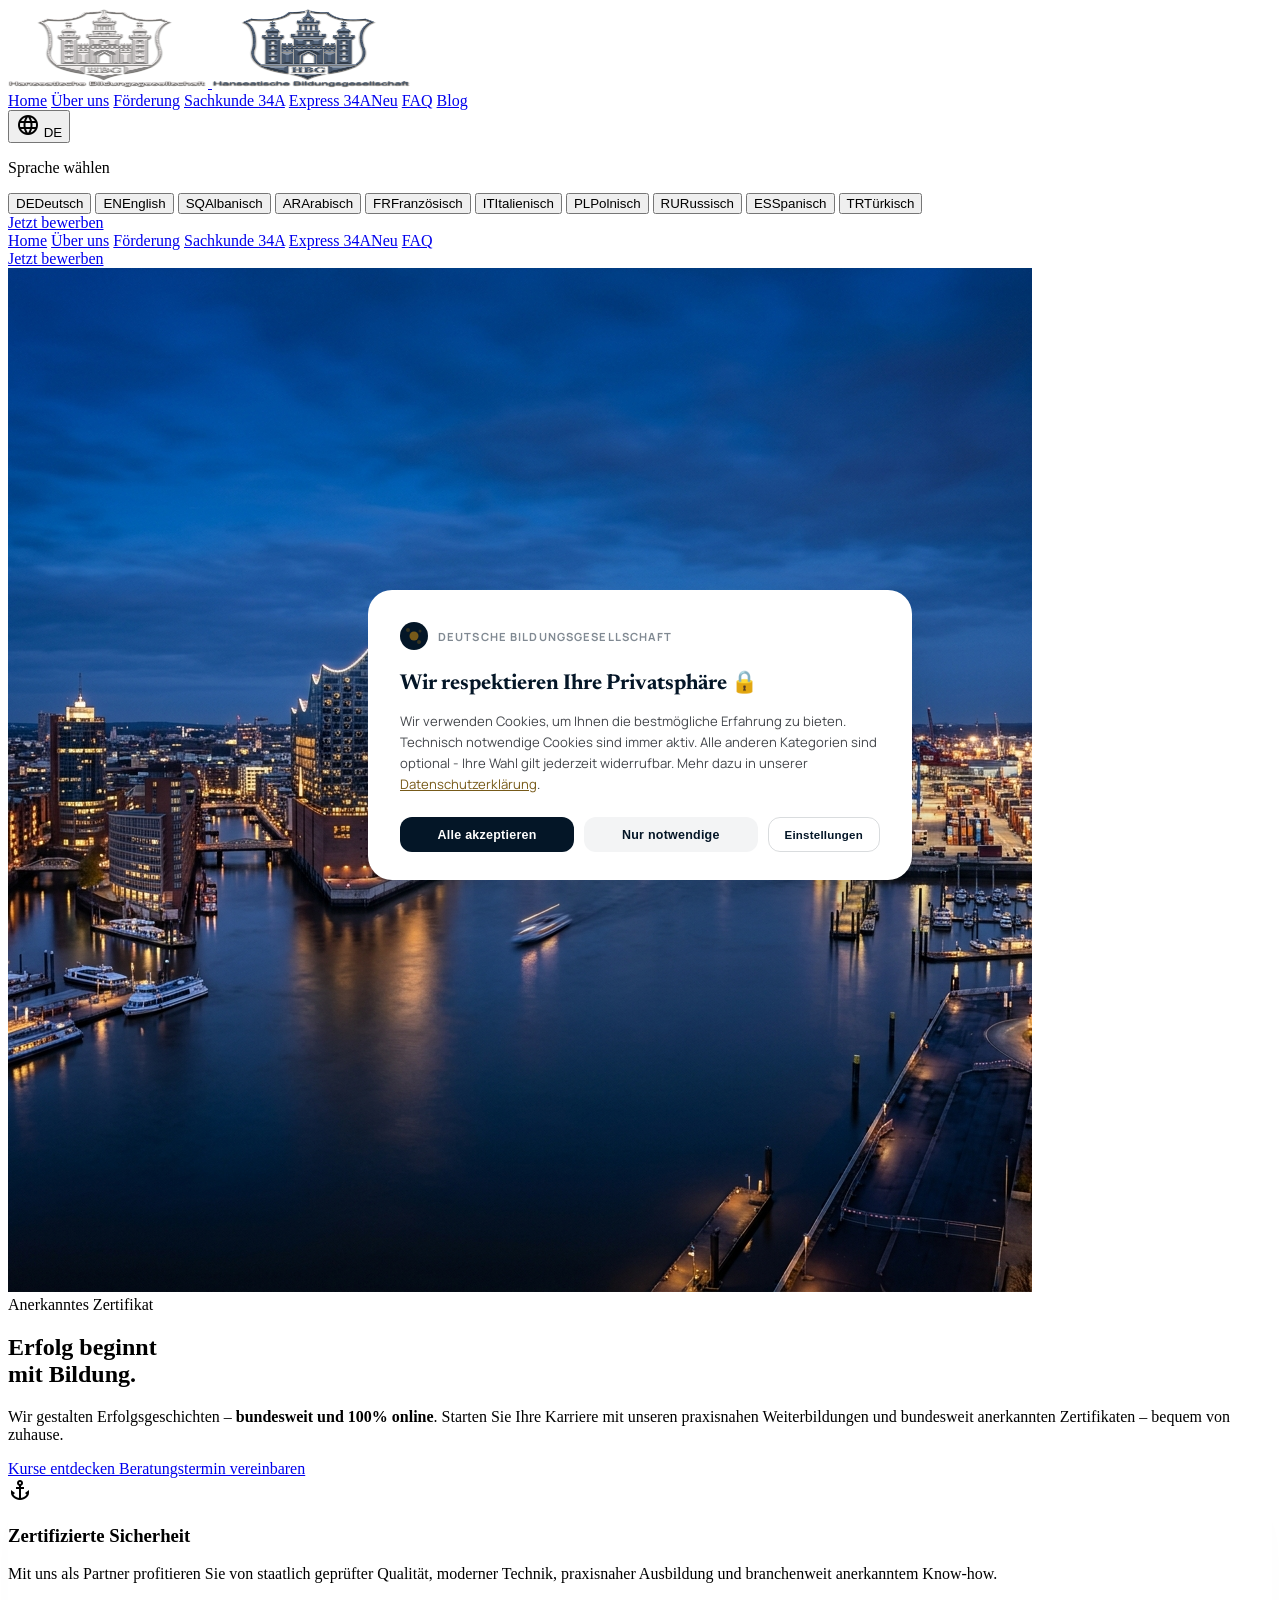
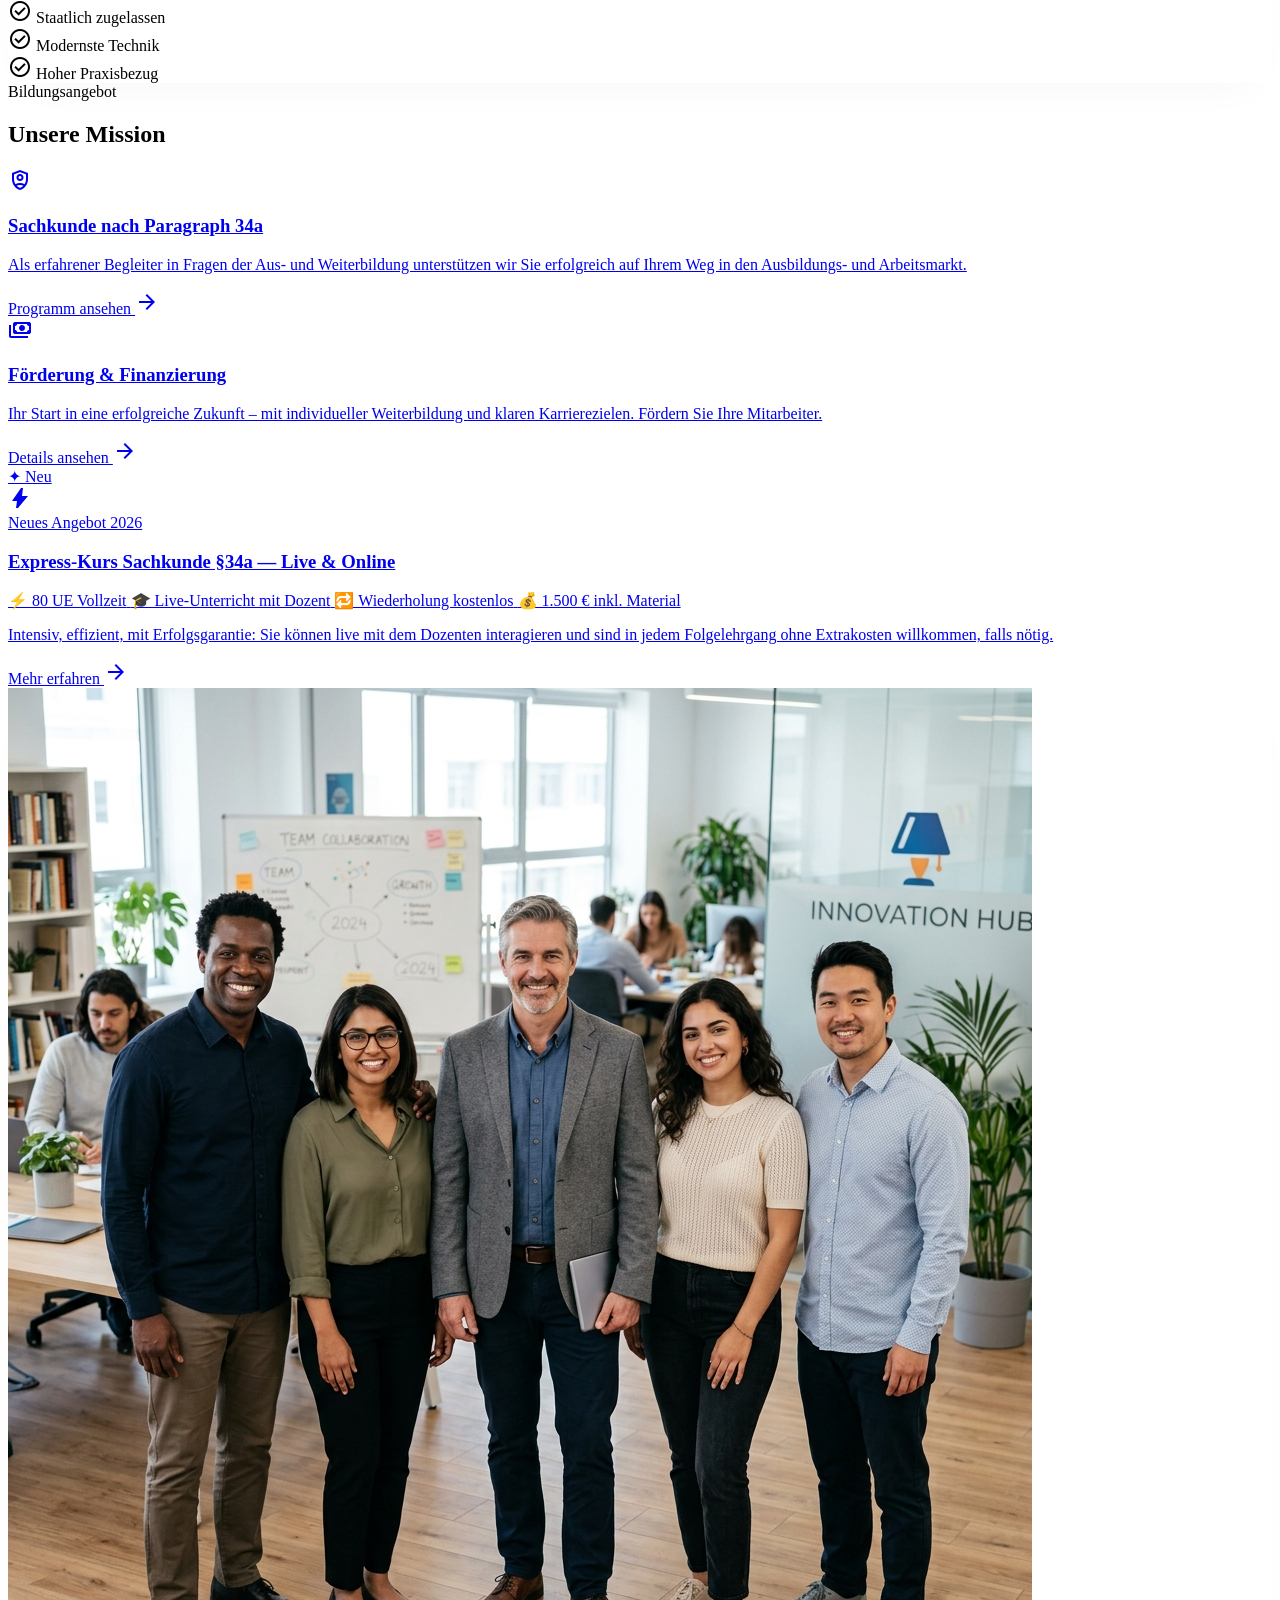
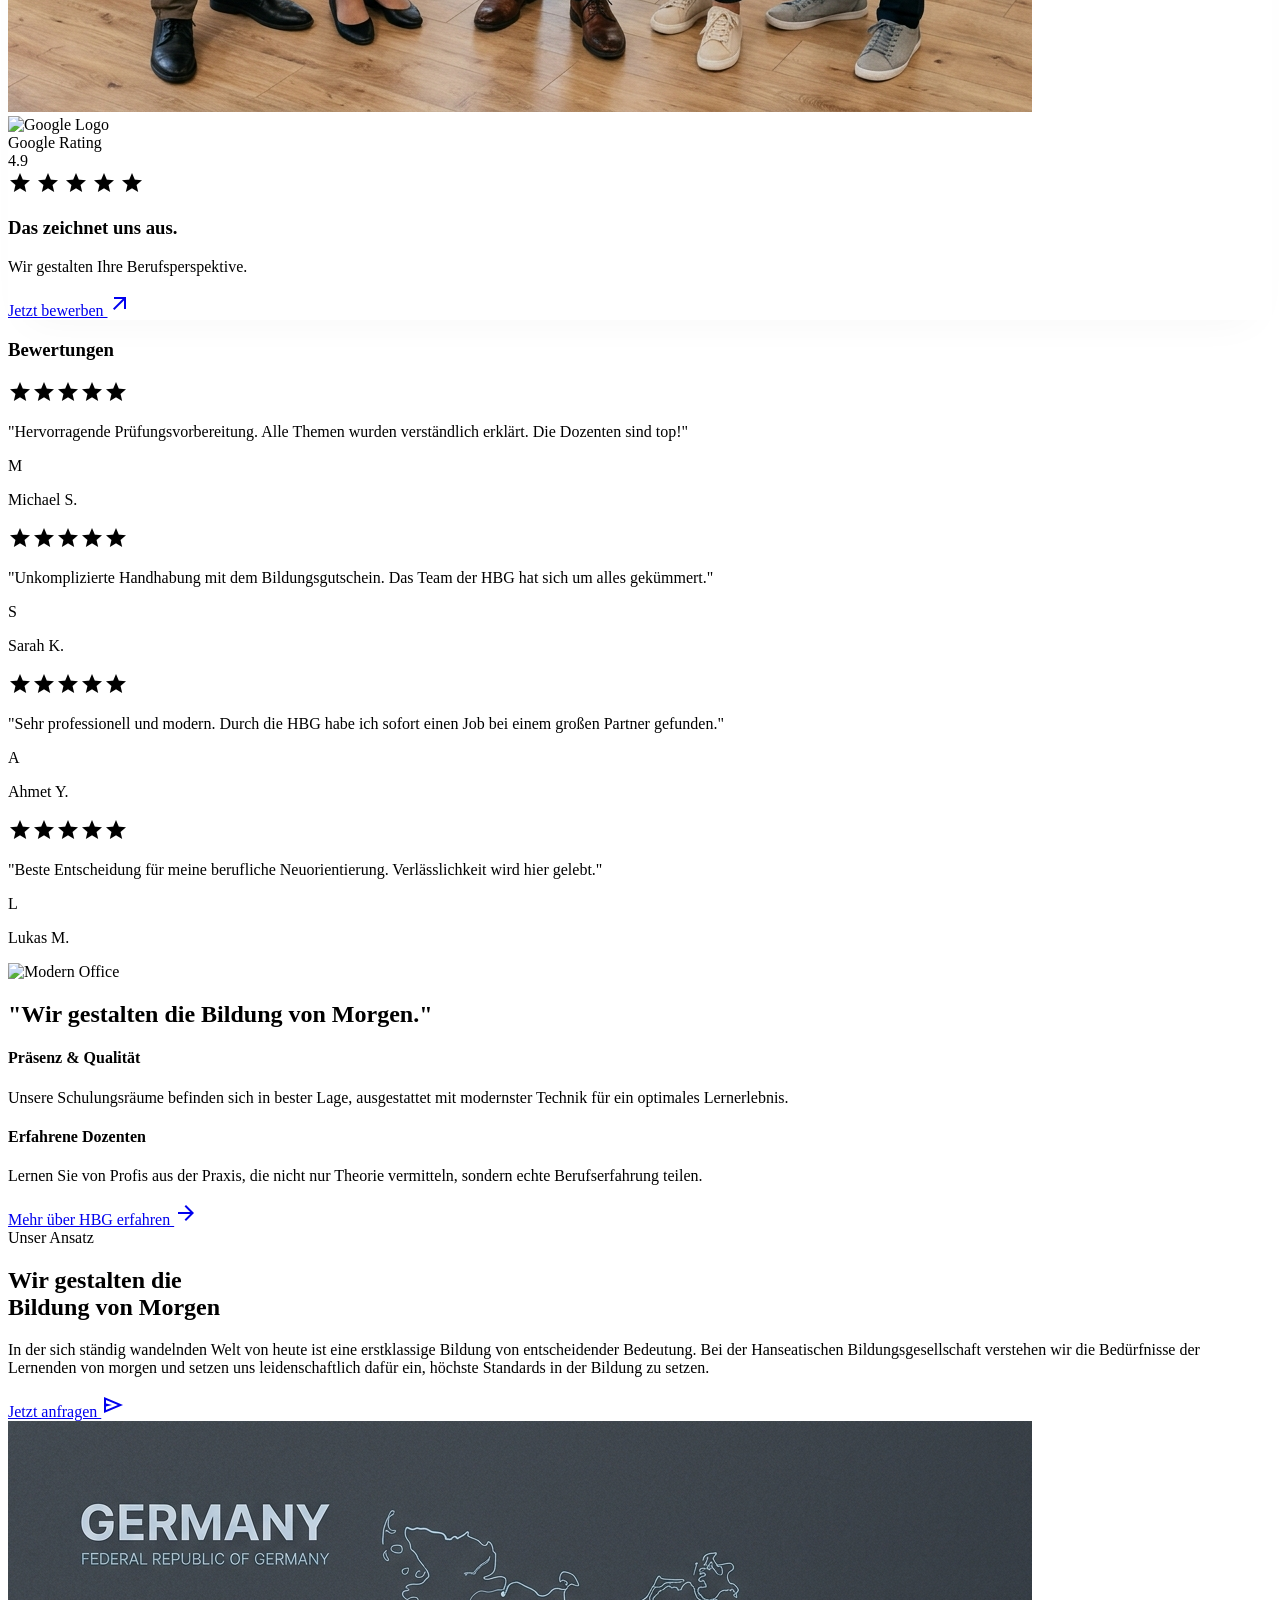
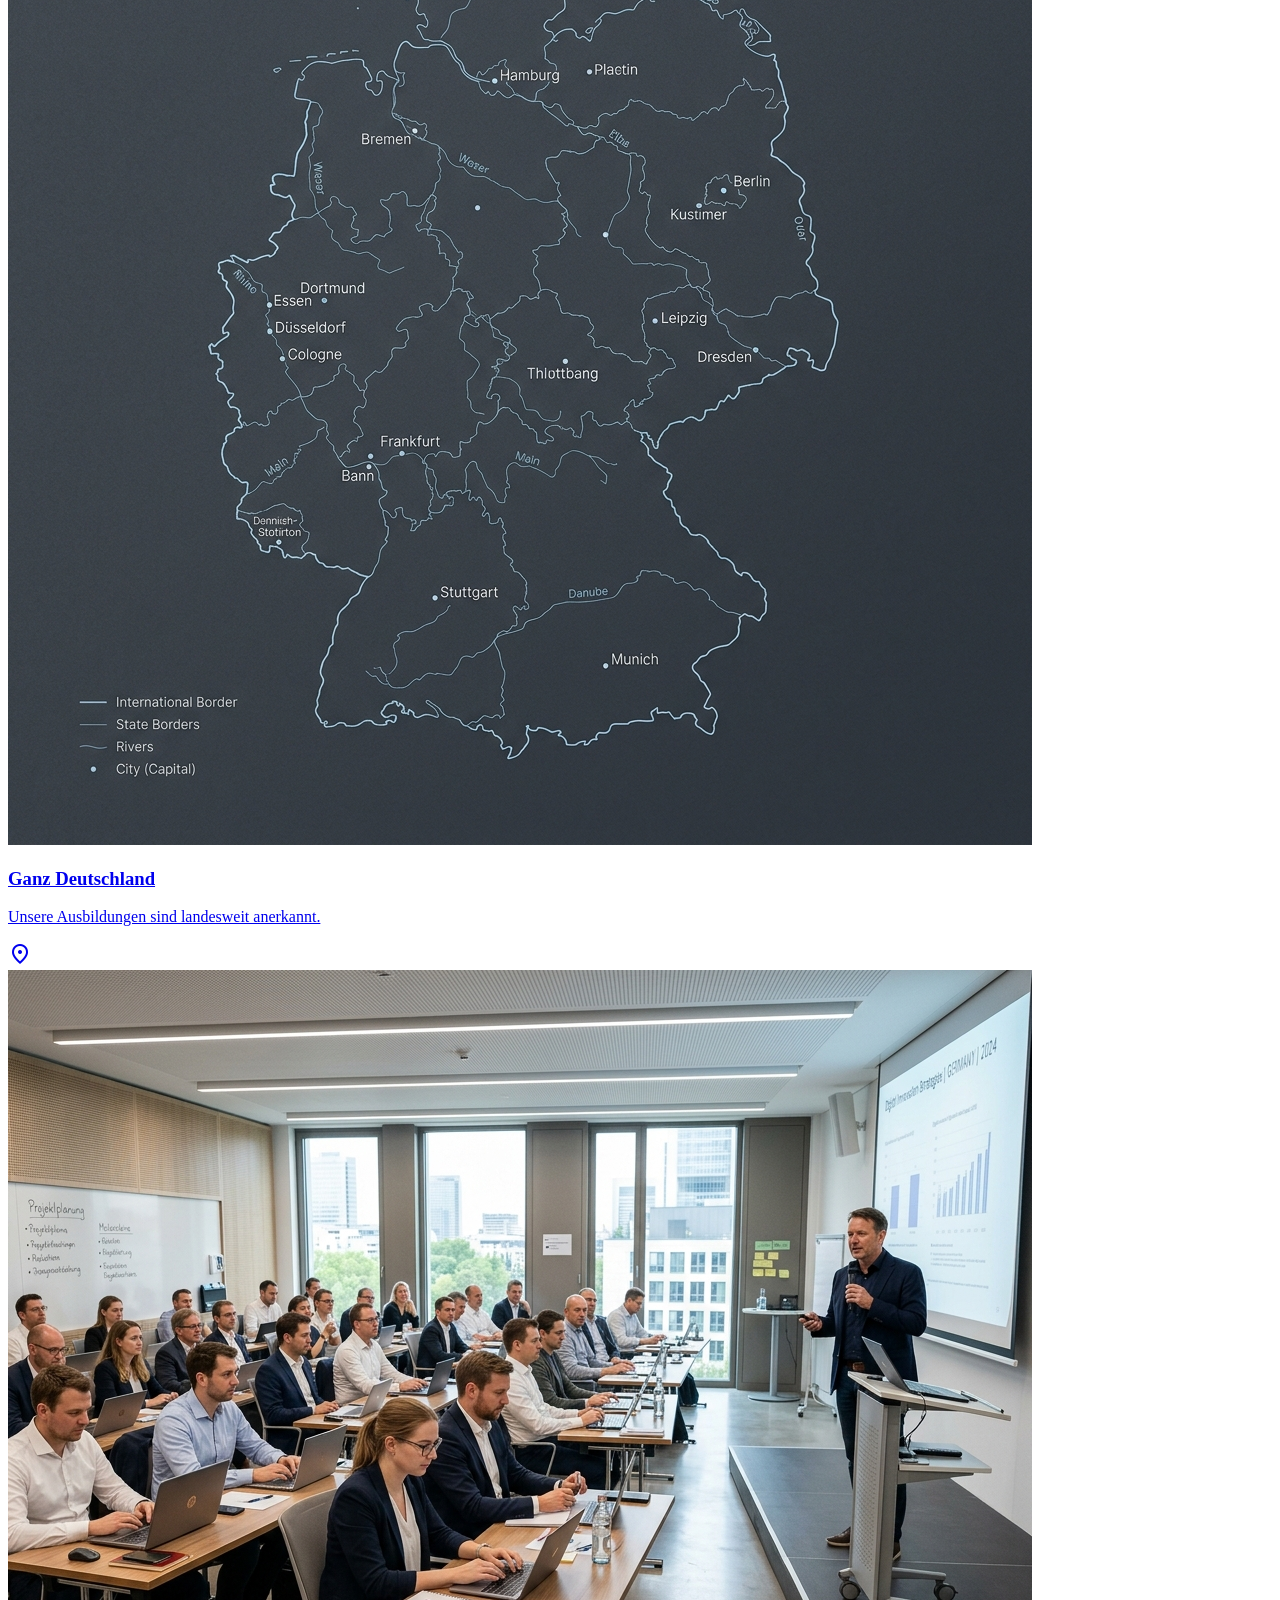
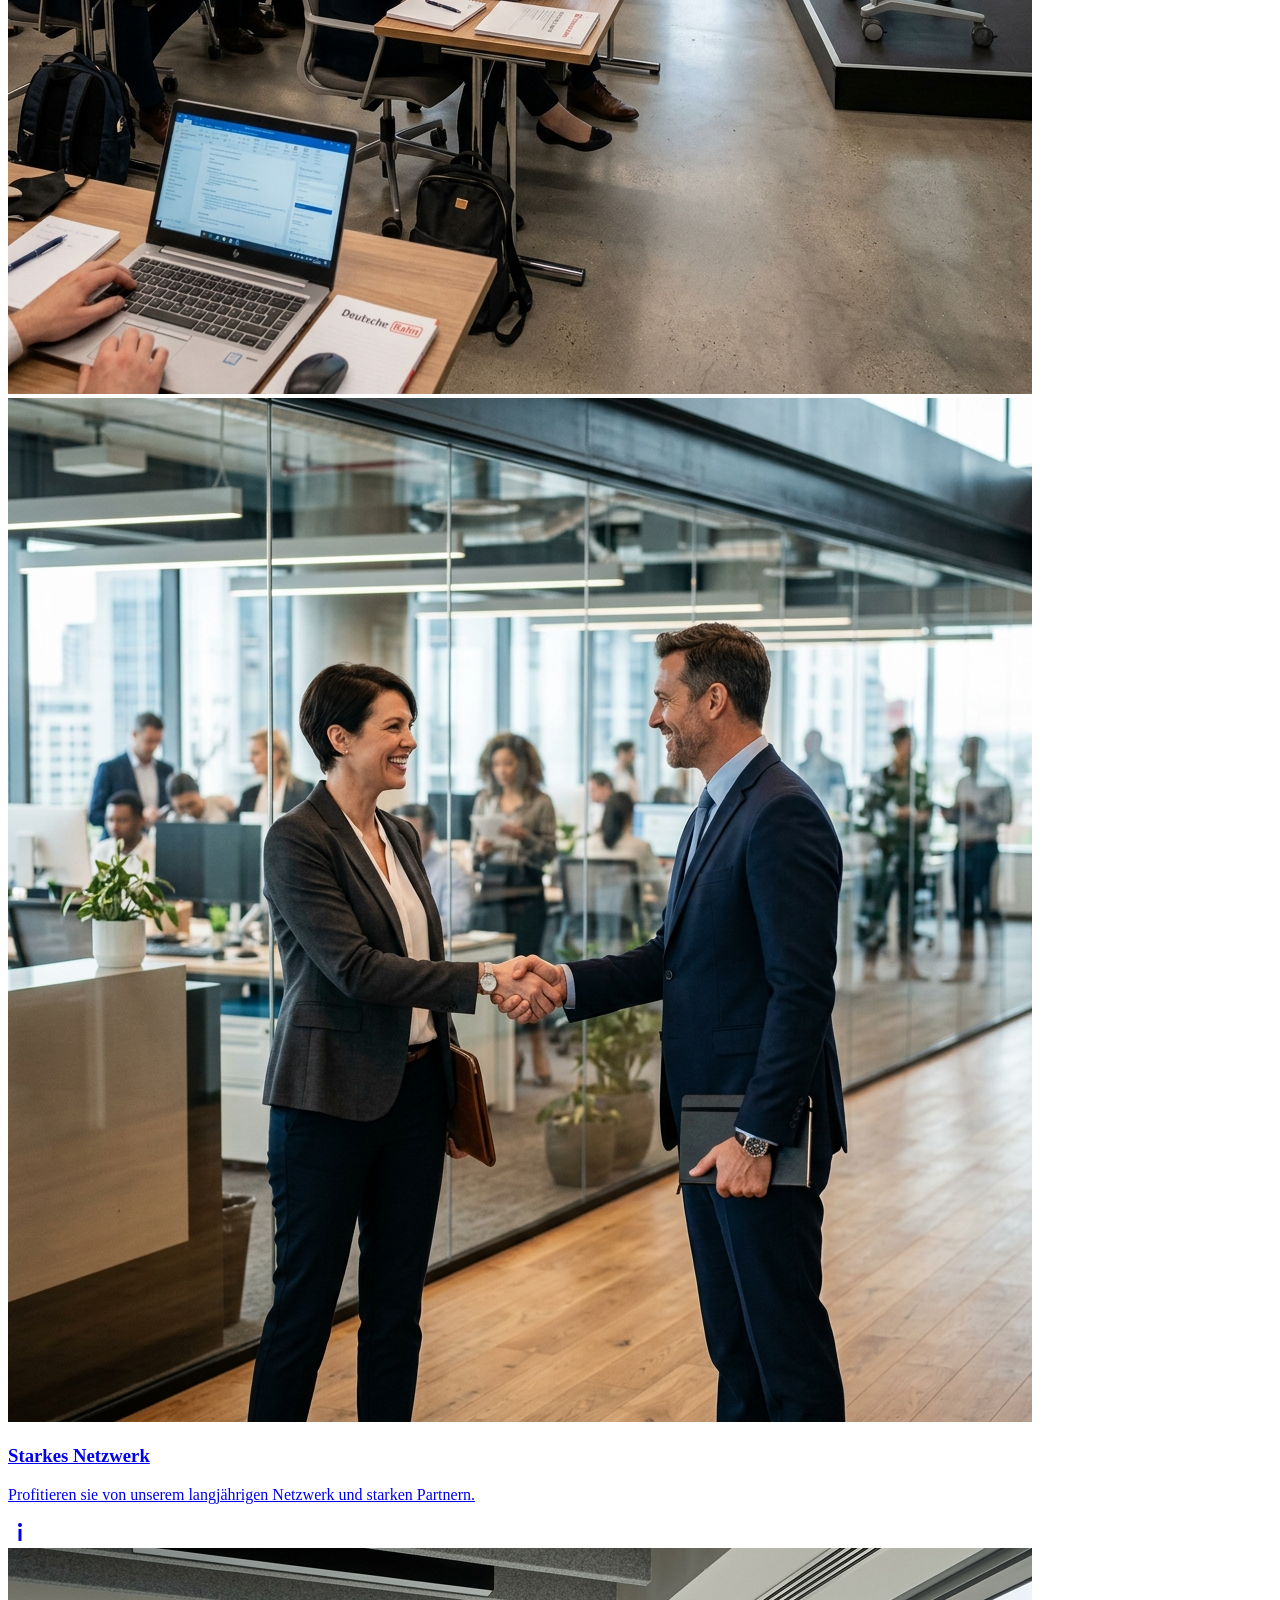
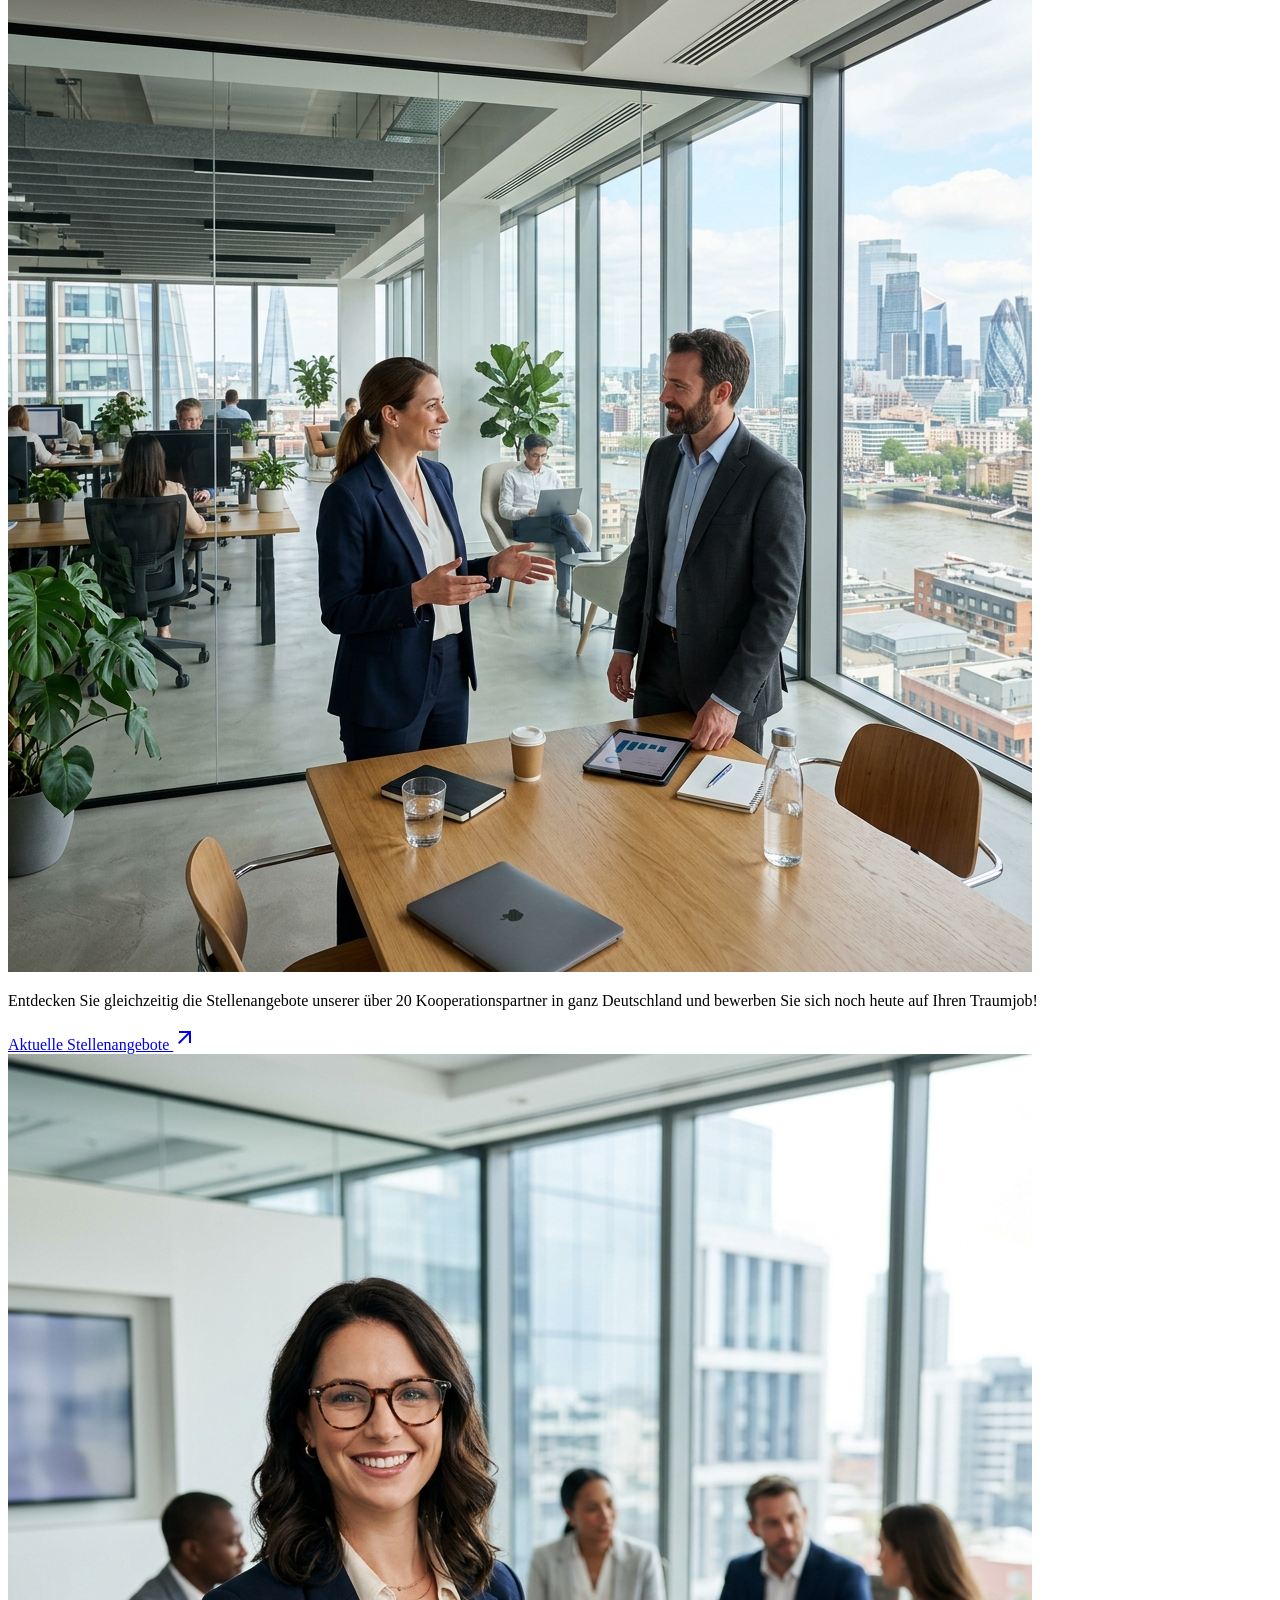
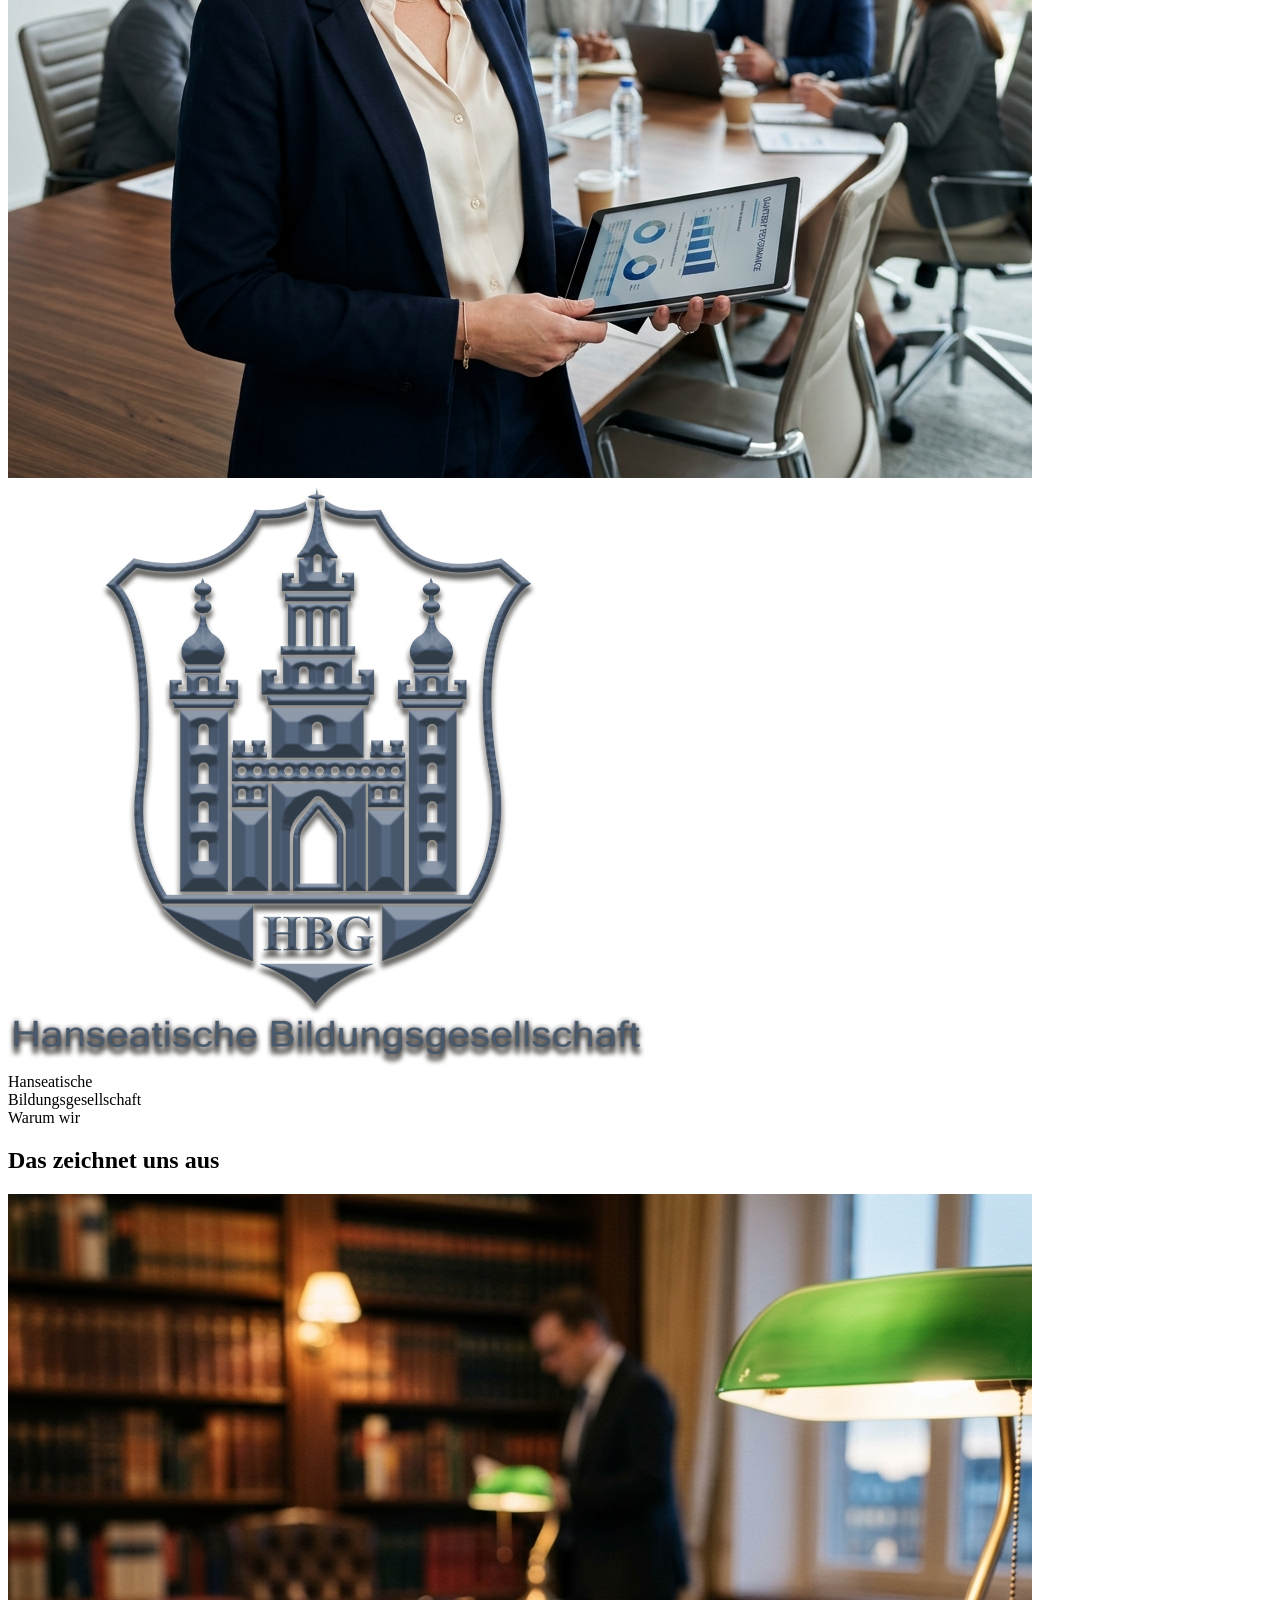
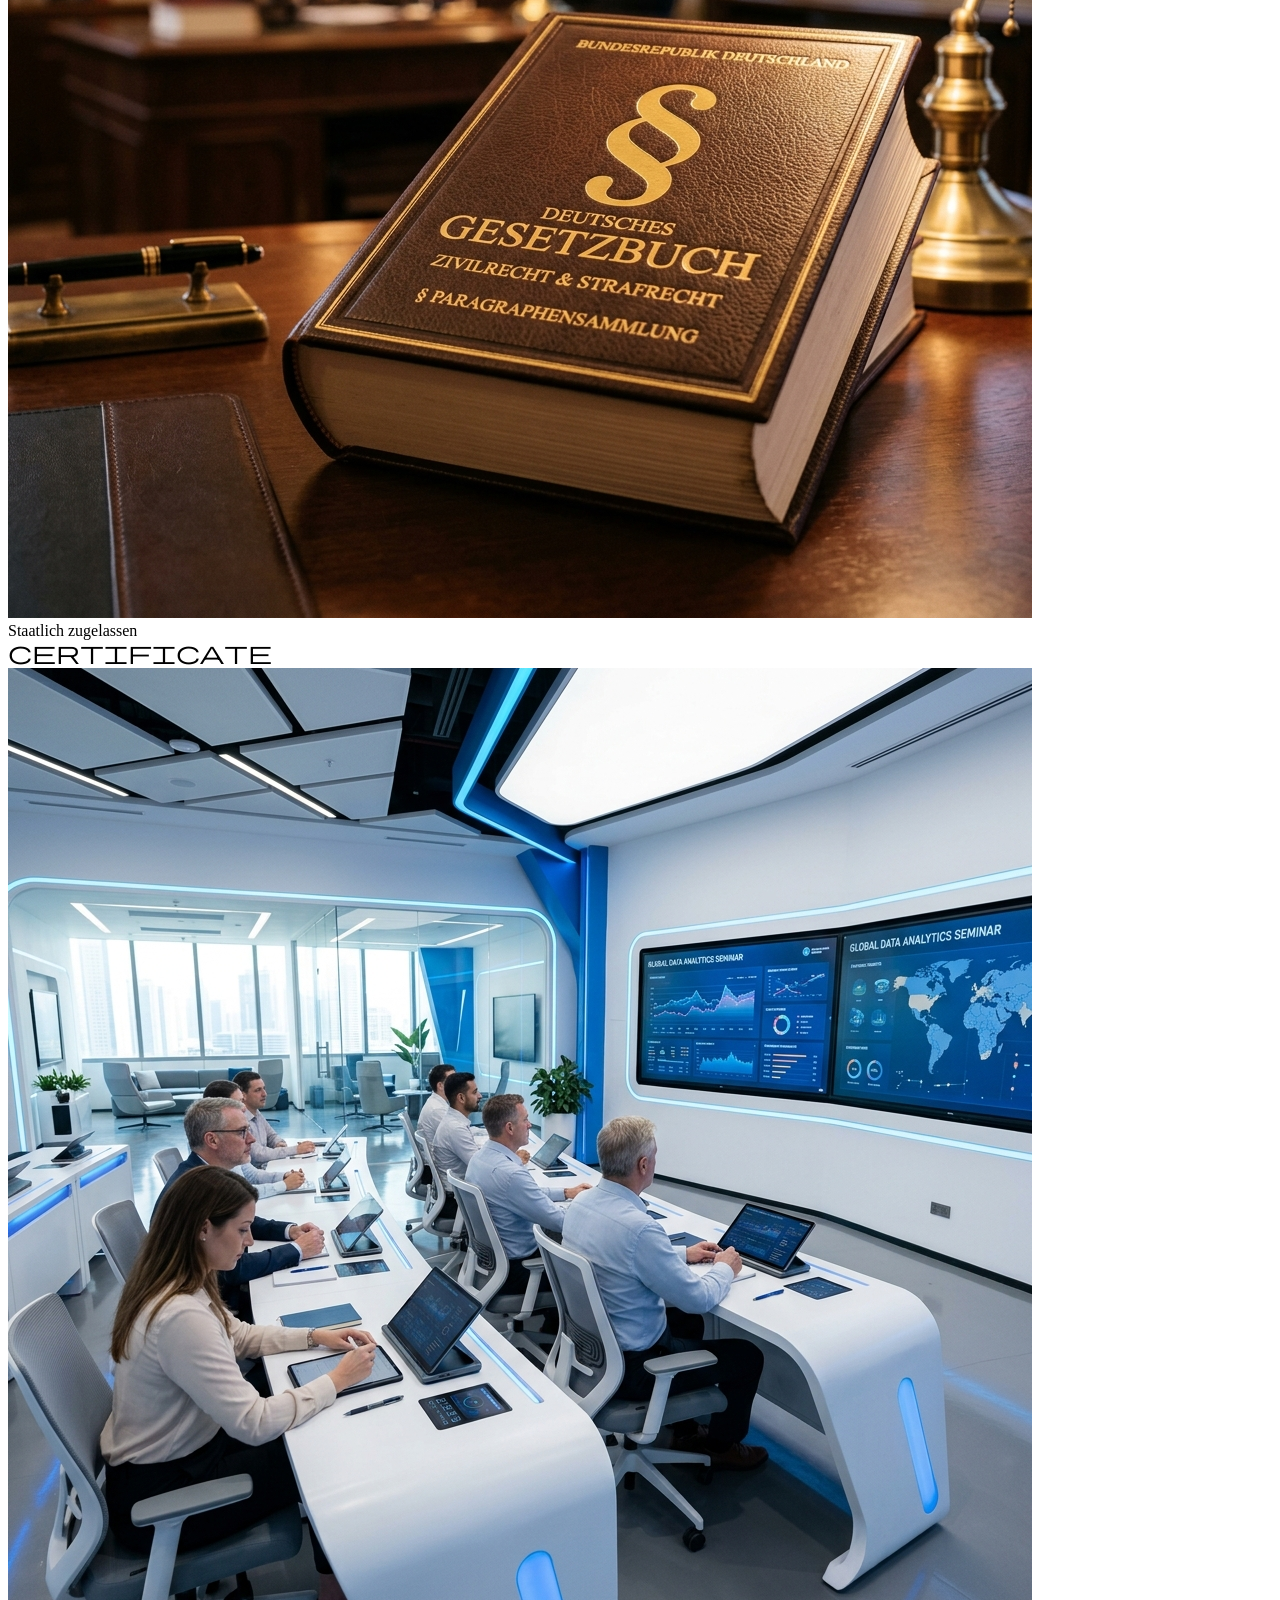
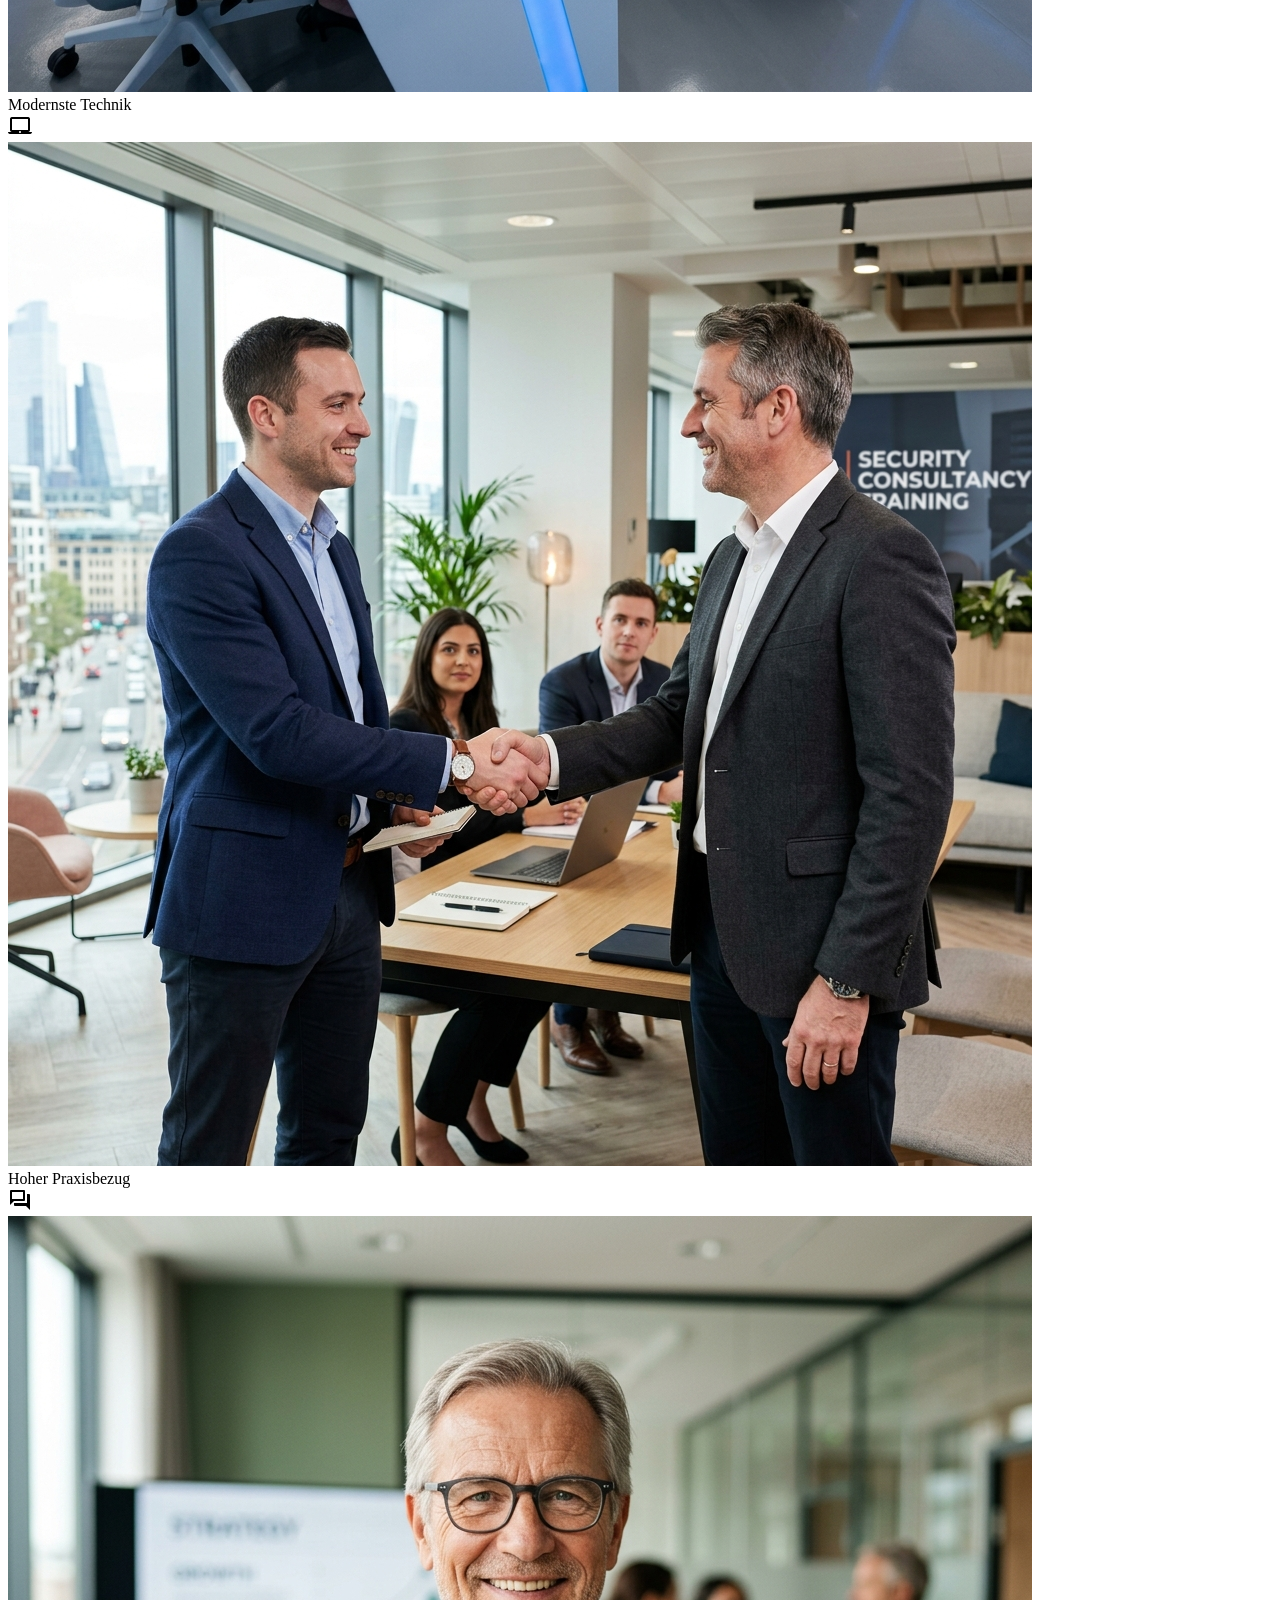
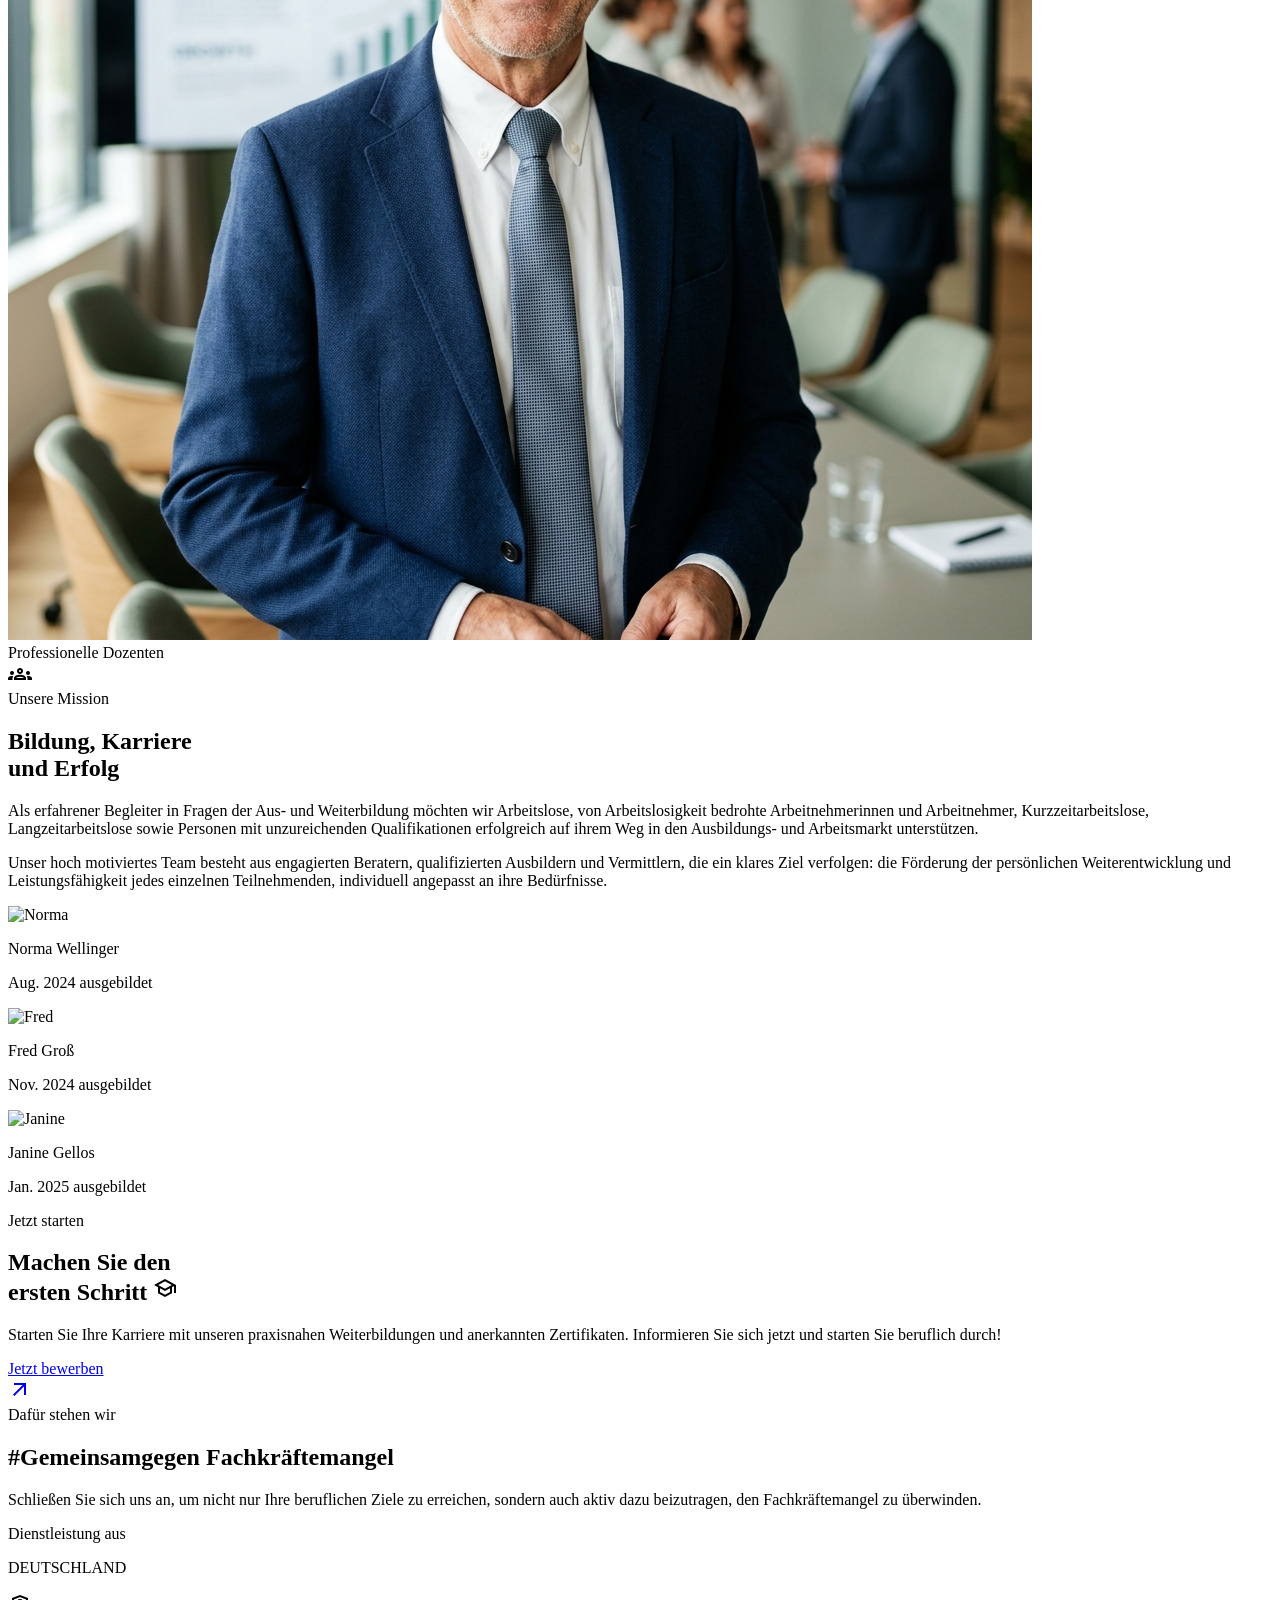
==== commit 64439396: "Mobile-Optimierung: Alle Seiten fuer Smartphones optimiert" ====
--- a/index.html
+++ b/index.html
@@ -27,12 +27,13 @@
 <meta name="twitter:image" content="https://www.hbgcampus.de/hero_elbphilharmonie.png">
 
 <!-- Performance: Preconnect -->
+<link rel="preload" as="image" href="hero_elbphilharmonie.png" fetchpriority="high">
 <link rel="preconnect" href="https://fonts.googleapis.com">
 <link rel="preconnect" href="https://fonts.gstatic.com" crossorigin>
-<link rel="preconnect" href="https://cdn.tailwindcss.com">
+<link rel="preconnect" href="https://cdn.tailwindcss.com" crossorigin>
 
 <!-- Fonts & Icons -->
-<link href="https://fonts.googleapis.com/css2?family=Newsreader:ital,opsz,wght@0,6..72,200..800;1,6..72,200..800&amp;family=Manrope:wght@200..800&amp;display=swap" rel="stylesheet">
+<link href="https://fonts.googleapis.com/css2?family=Newsreader:ital,opsz,wght@0,6..72,200..800;1,6..72,200..800&family=Manrope:wght@200..800&display=swap" rel="stylesheet">
 <link href="https://fonts.googleapis.com/css2?family=Material+Symbols+Outlined:wght,FILL@100..700,0..1&amp;display=swap" rel="stylesheet">
 
 <script src="https://cdn.tailwindcss.com?plugins=forms,container-queries"></script>
@@ -101,6 +102,7 @@
       }
     </script>
 <style>
+    @font-face { font-display: swap; }
         .material-symbols-outlined {
             font-variation-settings: 'FILL' 0, 'wght' 400, 'GRAD' 0, 'opsz' 24;
         }
@@ -179,6 +181,11 @@
         }
         header.scrolled #lang-btn { color: #041627 !important; }
         .material-symbols-outlined { font-family: 'Material Symbols Outlined' !important; }
+            /* Hide Google Translate Toolbar */
+        .VIpgJd-ZVi9od-ORHb-OEVmcd { display: none !important; }
+        .goog-te-banner-frame { display: none !important; }
+        body { top: 0 !important; }
+        .goog-te-gadget-icon { display: none !important; }
     </style>
 
 <body class="bg-surface text-on-surface font-body antialiased">
@@ -186,8 +193,8 @@
 <header class="fixed top-0 w-full z-50 bg-[#041627]/98 backdrop-blur-xl shadow-lg border-b border-white/5 notranslate">
 <div class="max-w-screen-2xl mx-auto flex justify-between items-center h-[80px] md:h-[120px] px-4 md:px-8 nav-container transition-all duration-500">
 <a class="flex items-center relative h-[55px] w-36 md:h-[80px] md:w-48" href="index.html">
-<img alt="HBG Logo Light" class="h-full w-auto logo-img logo-light absolute inset-0 opacity-100" src="logo_light.png">
-<img alt="HBG Logo Dark" class="h-full w-auto logo-img logo-dark absolute inset-0 opacity-0" src="logo_dark.png">
+<img alt="HBG Logo Light" class="h-full w-auto logo-img logo-light absolute inset-0 opacity-100" src="logo_light.png" width="200" height="80">
+<img alt="HBG Logo Dark" class="h-full w-auto logo-img logo-dark absolute inset-0 opacity-0" src="logo_dark.png" width="200" height="80">
 </a>
 <nav class="hidden md:flex items-center space-x-10 translate">
 <a class="font-headline font-medium text-lg leading-tight text-white hover:text-secondary transition-all nav-link" href="index.html">Home</a>
@@ -229,12 +236,12 @@
 </header>
 <!-- Mobile Full-Screen Menu -->
 <div id="mobile-menu" class="fixed inset-0 z-[55] bg-[#041627] flex flex-col items-center justify-center gap-6 translate-x-full md:hidden notranslate text-translate">
-<a href="index.html" class="font-headline text-4xl text-white hover:text-secondary transition-colors translate">Home</a>
-<a href="ueber-uns.html" class="font-headline text-4xl text-white/80 hover:text-secondary transition-colors translate">&Uuml;ber uns</a>
-<a href="foerderung.html" class="font-headline text-4xl text-white/80 hover:text-secondary transition-colors translate">F&ouml;rderung</a>
-<a href="sachkunde-34a.html" class="font-headline text-4xl text-white/80 hover:text-secondary transition-colors translate">Sachkunde 34A</a>
-<a href="expresskurs-34a.html" class="font-headline text-4xl text-white/80 hover:text-secondary transition-colors inline-flex items-center gap-2">Express 34A<span class="bg-secondary text-white text-[10px] font-bold px-2 py-0.5 rounded-sm uppercase tracking-widest animate-pulse">Neu</span></a>
-<a href="faq.html" class="font-headline text-4xl text-white/80 hover:text-secondary transition-colors translate">FAQ</a>
+<a href="index.html" class="font-headline text-3xl md:text-4xl text-white hover:text-secondary transition-colors translate">Home</a>
+<a href="ueber-uns.html" class="font-headline text-3xl md:text-4xl text-white/80 hover:text-secondary transition-colors translate">&Uuml;ber uns</a>
+<a href="foerderung.html" class="font-headline text-3xl md:text-4xl text-white/80 hover:text-secondary transition-colors translate">F&ouml;rderung</a>
+<a href="sachkunde-34a.html" class="font-headline text-3xl md:text-4xl text-white/80 hover:text-secondary transition-colors translate">Sachkunde 34A</a>
+<a href="expresskurs-34a.html" class="font-headline text-3xl md:text-4xl text-white/80 hover:text-secondary transition-colors inline-flex items-center gap-2">Express 34A<span class="bg-secondary text-white text-[10px] font-bold px-2 py-0.5 rounded-sm uppercase tracking-widest animate-pulse">Neu</span></a>
+<a href="faq.html" class="font-headline text-3xl md:text-4xl text-white/80 hover:text-secondary transition-colors translate">FAQ</a>
 <div class="w-16 h-px bg-white/20 my-4"></div>
 <a href="beratung.html" class="bg-secondary text-white px-10 py-4 rounded-md font-bold text-lg hover:brightness-110 transition-all shadow-xl">Jetzt bewerben</a>
 </div>
@@ -247,27 +254,27 @@
 <div class="absolute inset-0 hanseatic-gradient opacity-60"></div>
 </div>
 <div class="relative z-10 max-w-screen-2xl mx-auto px-4 md:px-8 w-full py-10 md:py-24 lg:py-32 xl:py-40">
-<div class="grid grid-cols-12 gap-8 items-center">
+<div class="grid grid-cols-12 gap-5 md:p-8 items-center">
 <div class="col-span-12 lg:col-span-7">
 <span class="font-label uppercase tracking-widest text-secondary font-bold text-xs md:text-sm mb-4 md:mb-6 block">Anerkanntes Zertifikat</span>
-<h1 class="font-headline text-4xl sm:text-5xl md:text-6xl lg:text-6xl xl:text-7xl 2xl:text-8xl text-white font-bold leading-[1.0] md:leading-[0.95] tracking-tight md:tracking-tighter mb-5 md:mb-8">
+<h1 class="font-headline text-3xl md:text-4xl sm:text-5xl md:text-6xl lg:text-6xl xl:text-7xl 2xl:text-8xl text-white font-bold leading-[1.0] md:leading-[0.95] tracking-tight md:tracking-tighter mb-5 md:mb-8">
                             Erfolg beginnt<br>mit Bildung.
                         </h1>
 <p class="text-white/80 text-base md:text-lg xl:text-xl max-w-xl mb-8 md:mb-12 font-light leading-relaxed">
                             Wir gestalten Erfolgsgeschichten &ndash; <strong>bundesweit und 100% online</strong>. Starten Sie Ihre Karriere mit unseren praxisnahen Weiterbildungen und bundesweit anerkannten Zertifikaten &ndash; bequem von zuhause.
                         </p>
 <div class="flex flex-col sm:flex-row gap-3 md:gap-4">
-<a href="#kurse" class="bg-secondary-container text-on-secondary-container px-8 py-4 rounded-md font-bold text-base hover:scale-105 hover:shadow-2xl hover:-translate-y-1 transition-all duration-300 ease-out text-center w-full sm:w-auto">
+<a href="#kurse" class="bg-secondary-container text-on-secondary-container px-8 py-4 rounded-md font-bold block w-full sm:w-auto text-center text-base hover:scale-105 hover:shadow-2xl hover:-translate-y-1 transition-all duration-300 ease-out text-center w-full sm:w-auto">
                                 Kurse entdecken
                             </a>
-<a href="beratung.html" class="border border-white/30 backdrop-blur-md text-white px-8 py-4 rounded-md font-bold text-base hover:bg-white/10 hover:scale-105 hover:shadow-2xl hover:-translate-y-1 transition-all duration-300 ease-out text-center w-full sm:w-auto">
+<a href="beratung.html" class="border border-white/30 backdrop-blur-md text-white px-8 py-4 rounded-md font-bold block w-full sm:w-auto text-center text-base hover:bg-white/10 hover:scale-105 hover:shadow-2xl hover:-translate-y-1 transition-all duration-300 ease-out text-center w-full sm:w-auto">
                                 Beratungstermin vereinbaren
                             </a>
 </div>
 </div>
 </div>
 <div class="hidden xl:block absolute bottom-0 right-8 max-w-sm">
-<div class="bg-surface-container-lowest/90 backdrop-blur-2xl p-8 rounded-xl editorial-shadow border border-white/20">
+<div class="bg-surface-container-lowest/90 backdrop-blur-2xl p-5 md:p-8 rounded-xl editorial-shadow border border-white/20">
 <div class="flex items-center gap-4 mb-6">
 <span class="material-symbols-outlined text-secondary text-3xl">anchor</span>
 <h3 class="font-headline text-xl text-primary font-bold">Zertifizierte Sicherheit</h3>
@@ -317,7 +324,7 @@
 </div>
 </a>
 <!-- Small Highlight Card: F&ouml;rderung -->
-<a href="foerderung.html" class="group/link bg-[#041627] border border-white/10 p-8 rounded-3xl flex flex-col justify-between hover:border-secondary/40 transition-all duration-500 shadow-2xl">
+<a href="foerderung.html" class="group/link bg-[#041627] border border-white/10 p-5 md:p-8 rounded-3xl flex flex-col justify-between hover:border-secondary/40 transition-all duration-500 shadow-2xl">
 <div>
 <div class="bg-white/10 inline-flex p-3 rounded-xl mb-6 border border-white/10">
     <span class="material-symbols-outlined text-secondary text-xl">payments</span>
@@ -342,7 +349,7 @@
   </div>
   <!-- Icon -->
   <div class="flex-shrink-0 bg-white/20 border border-white/30 rounded-2xl p-5 md:p-6">
-    <span class="material-symbols-outlined text-white text-4xl md:text-5xl" style="font-variation-settings:'FILL' 1;" aria-hidden="true">bolt</span>
+    <span class="material-symbols-outlined text-white text-3xl md:text-4xl md:text-5xl" style="font-variation-settings:'FILL' 1;" aria-hidden="true">bolt</span>
   </div>
   <!-- Text Content -->
   <div class="flex-1 text-center md:text-left">
@@ -367,7 +374,7 @@
 
 <!-- Team Card with Floating Google Badge -->
 <div class="relative bg-primary rounded-3xl overflow-hidden editorial-shadow flex flex-col justify-end min-h-[500px] border border-outline-variant/20 group">
-    <img src="team.png" class="absolute inset-0 w-full h-full object-cover transition-transform duration-700 group-hover:scale-105" alt="HBG Team">
+    <img src="team.png" class="absolute inset-0 w-full h-full object-cover transition-transform duration-700 group-hover:scale-105" alt="HBG Team" loading="lazy">
     <div class="absolute inset-0 bg-gradient-to-t from-[#041627] via-[#041627]/60 to-[#041627]/10"></div>
     <div class="relative z-10 p-6 md:p-8 text-white w-full">
         <div class="bg-white/10 backdrop-blur-md border border-white/20 p-4 rounded-xl mb-8 shadow-lg inline-block w-full">
@@ -458,10 +465,10 @@
 <!-- Trust & Values -->
 <section class="py-10 md:py-24 bg-surface-container-low rounded-[4rem] mx-4 md:mx-8 mb-12">
 <div class="max-w-screen-2xl mx-auto px-4 md:px-8">
-<div class="flex flex-col md:flex-row gap-8 md:gap-16 items-center">
+<div class="flex flex-col md:flex-row gap-5 md:p-8 md:gap-16 items-center">
 <div class="w-full md:w-1/2">
 <div class="relative rounded-xl overflow-hidden shadow-2xl">
-<img alt="Modern Office" class="w-full aspect-[16/9] md:aspect-[4/3] object-cover" src="https://lh3.googleusercontent.com/aida-public/[base64]">
+<img alt="Modern Office" class="w-full aspect-[16/9] md:aspect-[4/3] object-cover" src="https://lh3.googleusercontent.com/aida-public/[base64]" loading="lazy">
 </div>
 </div>
 <div class="w-full md:w-1/2">
@@ -492,7 +499,7 @@
             <div class="flex flex-col md:flex-row justify-between items-start md:items-end gap-6 mb-12 md:mb-20">
                 <div class="max-w-2xl">
                     <span class="font-label uppercase tracking-widest text-slate-400 font-bold text-xs mb-4 block">Unser Ansatz</span>
-                    <h2 class="font-headline text-4xl md:text-5xl lg:text-5xl xl:text-6xl 2xl:text-7xl text-primary font-bold leading-[1.1]">Wir gestalten die <br>Bildung von Morgen</h2>
+                    <h2 class="font-headline text-3xl md:text-4xl md:text-5xl lg:text-5xl xl:text-6xl 2xl:text-7xl text-primary font-bold leading-[1.1]">Wir gestalten die <br>Bildung von Morgen</h2>
                 </div>
                 <div class="max-w-md">
                     <p class="text-on-surface-variant text-base md:text-base lg:text-lg mb-8 leading-relaxed">
@@ -505,9 +512,9 @@
             <div class="grid grid-cols-1 md:grid-cols-4 gap-6">
                 <!-- Card 1: Ganz Deutschland -->
                 <a href="beratung.html" class="rounded-[3rem] min-h-[450px] relative overflow-hidden group block shadow-2xl">
-                    <img src="germany_map_subtle.png" alt="Ganz Deutschland" class="absolute inset-0 w-full h-full object-cover transition-transform duration-1000 group-hover:scale-110">
+                    <img src="germany_map_subtle.png" alt="Ganz Deutschland" class="absolute inset-0 w-full h-full object-cover transition-transform duration-1000 group-hover:scale-110" loading="lazy">
                     <div class="absolute inset-0 bg-primary/40 backdrop-blur-[1px] group-hover:bg-primary/20 transition-colors duration-500"></div>
-                    <div class="relative p-10 md:p-12 flex flex-col justify-between h-full z-10">
+                    <div class="relative p-5 md:p-10 md:p-12 flex flex-col justify-between h-full z-10">
                         <div>
                             <h3 class="font-headline text-3xl text-white font-bold mb-4">Ganz Deutschland</h3>
                             <p class="text-white/70 text-lg">Unsere Ausbildungen sind landesweit anerkannt.</p>
@@ -526,14 +533,14 @@
                 
                 <!-- Card 2: Students Image -->
                 <a href="beratung.html" class="rounded-[3rem] overflow-hidden min-h-[450px] relative group block shadow-2xl">
-                    <img src="students_learning.png" alt="Students learning" class="absolute inset-0 w-full h-full object-cover transition-transform duration-1000 group-hover:scale-110">
+                    <img src="students_learning.png" alt="Students learning" class="absolute inset-0 w-full h-full object-cover transition-transform duration-1000 group-hover:scale-110" loading="lazy">
                 </a>
                 
                 <!-- Card 3: Starkes Netzwerk -->
                 <a href="beratung.html" class="rounded-[3rem] min-h-[450px] relative overflow-hidden group block shadow-2xl">
-                    <img src="network_connections.png" alt="Starkes Netzwerk" class="absolute inset-0 w-full h-full object-cover transition-transform duration-1000 group-hover:scale-110">
+                    <img src="network_connections.png" alt="Starkes Netzwerk" class="absolute inset-0 w-full h-full object-cover transition-transform duration-1000 group-hover:scale-110" loading="lazy">
                     <div class="absolute inset-0 bg-[#041627]/80 backdrop-blur-[1px] group-hover:bg-[#041627]/60 transition-colors duration-500"></div>
-                    <div class="relative p-10 md:p-12 flex flex-col justify-between h-full z-10 text-white">
+                    <div class="relative p-5 md:p-10 md:p-12 flex flex-col justify-between h-full z-10 text-white">
                         <div>
                             <h3 class="font-headline text-3xl font-bold mb-4">Starkes Netzwerk</h3>
                             <p class="text-white/70 text-lg leading-relaxed">Profitieren sie von unserem langj&auml;hrigen Netzwerk und starken Partnern.</p>
@@ -542,7 +549,7 @@
                             <div class="w-48 h-48 flex items-end">
                                 <div class="relative">
                                     <div class="w-24 h-24 bg-white/10 backdrop-blur-md rounded-full border border-white/20 flex items-center justify-center relative z-10">
-                                        <span class="material-symbols-outlined text-4xl">info_i</span>
+                                        <span class="material-symbols-outlined text-3xl md:text-4xl">info_i</span>
                                     </div>
                                     <div class="w-32 h-32 bg-white/5 rounded-full absolute -top-4 -right-12"></div>
                                 </div>
@@ -553,7 +560,7 @@
                 
                 <!-- Card 4: Professional Office -->
                 <a href="beratung.html" class="rounded-[3rem] overflow-hidden min-h-[450px] relative group block shadow-2xl">
-                    <img src="business_office.png" alt="Business environment" class="absolute inset-0 w-full h-full object-cover transition-transform duration-1000 group-hover:scale-110">
+                    <img src="business_office.png" alt="Business environment" class="absolute inset-0 w-full h-full object-cover transition-transform duration-1000 group-hover:scale-110" loading="lazy">
                 </a>
             </div>
         </div>
@@ -563,7 +570,7 @@
     <section class="py-12 md:py-20 bg-white">
         <div class="max-w-screen-2xl mx-auto px-4 md:px-8">
             <div class="bg-white rounded-[3rem] overflow-hidden relative flex flex-col md:flex-row items-stretch min-h-[500px] border border-slate-100/50 shadow-[0_40px_100px_-20px_rgba(0,0,0,0.08)]">
-                <div class="w-full md:w-[45%] p-12 md:p-24 relative z-10 flex flex-col justify-center">
+                <div class="w-full md:w-[45%] p-6 md:p-12 md:p-24 relative z-10 flex flex-col justify-center">
                     <div class="w-[6px] h-[6px] bg-secondary rounded-full mb-8"></div>
                     <p class="text-primary text-xl md:text-2xl font-light leading-relaxed mb-12 max-w-sm">
                         Entdecken Sie gleichzeitig die Stellenangebote unserer &uuml;ber 20 Kooperationspartner in ganz Deutschland und bewerben Sie sich noch heute auf Ihren Traumjob!
@@ -576,7 +583,7 @@
                     </a>
                 </div>
                 <div class="w-full md:w-[55%] h-[400px] md:h-auto relative">
-                    <img src="jobs_banner.png" alt="Stellenangebote" class="w-full h-full object-cover">
+                    <img src="jobs_banner.png" alt="Stellenangebote" class="w-full h-full object-cover" loading="lazy">
                     <!-- Gradient overlay to blend left side -->
                     <div class="absolute inset-y-0 left-0 w-64 bg-gradient-to-r from-white via-white/80 to-transparent hidden md:block"></div>
                 </div>
@@ -591,7 +598,7 @@
     </section>
 
     <!-- Section: Das zeichnet uns aus (Features Slider) -->
-    <section class="py-16 md:py-24 lg:py-28 xl:py-32 bg-white">
+    <section class="py-10 md:py-16 md:py-24 lg:py-28 xl:py-32 bg-white">
         <div class="max-w-screen-2xl mx-auto px-4 md:px-8">
             <div class="mb-10 md:mb-16">
                 <span class="font-label uppercase tracking-widest text-slate-400 font-bold text-xs mb-4 block">Warum wir</span>
@@ -601,7 +608,7 @@
             <div class="grid grid-cols-1 md:grid-cols-4 gap-6 overflow-hidden">
                 <!-- Card 1 -->
                 <div class="rounded-[3rem] h-[580px] relative group overflow-hidden shadow-2xl border border-slate-100">
-                    <img src="law_book_paragraph_premium.png" class="absolute inset-0 w-full h-full object-cover grayscale transition-all duration-700 group-hover:grayscale-0 group-hover:scale-105" alt="Staatlich zugelassen">
+                    <img src="law_book_paragraph_premium.png" class="absolute inset-0 w-full h-full object-cover grayscale transition-all duration-700 group-hover:grayscale-0 group-hover:scale-105" alt="Staatlich zugelassen" loading="lazy">
                     <div class="absolute bottom-8 left-1/2 -translate-x-1/2 bg-white px-8 py-5 rounded-3xl shadow-xl w-[85%] flex items-center justify-between">
                         <span class="font-bold text-primary">Staatlich zugelassen</span>
                         <div class="w-8 h-8 rounded-full bg-slate-50 flex items-center justify-center">
@@ -611,7 +618,7 @@
                 </div>
                 <!-- Card 2 -->
                 <div class="rounded-[3rem] h-[580px] relative group overflow-hidden shadow-2xl border border-slate-100">
-                    <img src="modern_high_tech_classroom.png" class="absolute inset-0 w-full h-full object-cover transition-all duration-700 group-hover:scale-105" alt="Modern Tech">
+                    <img src="modern_high_tech_classroom.png" class="absolute inset-0 w-full h-full object-cover transition-all duration-700 group-hover:scale-105" alt="Modern Tech" loading="lazy">
                     <div class="absolute bottom-8 left-1/2 -translate-x-1/2 bg-white px-8 py-5 rounded-3xl shadow-xl w-[85%] flex items-center justify-between">
                         <span class="font-bold text-primary">Modernste Technik</span>
                         <div class="w-8 h-8 rounded-full bg-slate-50 flex items-center justify-center">
@@ -621,7 +628,7 @@
                 </div>
                 <!-- Card 3 -->
                 <div class="rounded-[3rem] h-[580px] relative group overflow-hidden shadow-2xl border border-slate-100">
-                    <img src="security_training_roleplay.png" class="absolute inset-0 w-full h-full object-cover transition-all duration-700 group-hover:scale-105" alt="Practical Training">
+                    <img src="security_training_roleplay.png" class="absolute inset-0 w-full h-full object-cover transition-all duration-700 group-hover:scale-105" alt="Practical Training" loading="lazy">
                     <div class="absolute bottom-8 left-1/2 -translate-x-1/2 bg-white px-8 py-5 rounded-3xl shadow-xl w-[85%] flex items-center justify-between">
                         <span class="font-bold text-primary">Hoher Praxisbezug</span>
                         <div class="w-8 h-8 rounded-full bg-slate-50 flex items-center justify-center">
@@ -631,7 +638,7 @@
                 </div>
                 <!-- Card 4 -->
                 <div class="rounded-[3rem] h-[580px] relative group overflow-hidden shadow-2xl border border-slate-100">
-                    <img src="older_professor_consultant.png" class="absolute inset-0 w-full h-full object-cover transition-all duration-700 group-hover:scale-105" alt="Faculty">
+                    <img src="older_professor_consultant.png" class="absolute inset-0 w-full h-full object-cover transition-all duration-700 group-hover:scale-105" alt="Faculty" loading="lazy">
                     <div class="absolute bottom-8 left-1/2 -translate-x-1/2 bg-white px-8 py-5 rounded-3xl shadow-xl w-[85%] flex items-center justify-between">
                         <span class="font-bold text-primary">Professionelle Dozenten</span>
                         <div class="w-8 h-8 rounded-full bg-slate-50 flex items-center justify-center">
@@ -644,12 +651,12 @@
     </section>
 
     <!-- Section: Mission & Certs -->
-    <section class="py-16 md:py-24 lg:py-28 xl:py-40 bg-white">
+    <section class="py-10 md:py-16 md:py-24 lg:py-28 xl:py-40 bg-white">
         <div class="max-w-screen-2xl mx-auto px-4 md:px-8">
             <div class="flex flex-col md:flex-row gap-16 lg:gap-24 items-center">
                 <div class="w-full md:w-1/2">
                     <span class="font-label uppercase tracking-widest text-slate-400 font-bold text-xs mb-6 block">Unsere Mission</span>
-                    <h2 class="font-headline text-4xl md:text-5xl lg:text-5xl xl:text-6xl 2xl:text-7xl text-primary font-bold mb-8 lg:mb-10">Bildung, Karriere <br>und Erfolg</h2>
+                    <h2 class="font-headline text-3xl md:text-4xl md:text-5xl lg:text-5xl xl:text-6xl 2xl:text-7xl text-primary font-bold mb-8 lg:mb-10">Bildung, Karriere <br>und Erfolg</h2>
                     <div class="space-y-6 text-on-surface-variant text-base md:text-base lg:text-lg leading-relaxed max-w-xl">
                         <p>
                             Als erfahrener Begleiter in Fragen der Aus- und Weiterbildung m&ouml;chten wir Arbeitslose, von Arbeitslosigkeit bedrohte Arbeitnehmerinnen und Arbeitnehmer, Kurzzeitarbeitslose, Langzeitarbeitslose sowie Personen mit unzureichenden Qualifikationen erfolgreich auf ihrem Weg in den Ausbildungs- und Arbeitsmarkt unterst&uuml;tzen.
@@ -670,10 +677,10 @@
         <div class="max-w-screen-2xl mx-auto">
             <div class="bg-[#041627] rounded-[3rem] xl:rounded-[4rem] min-h-[500px] lg:min-h-[550px] xl:min-h-[600px] relative overflow-hidden flex flex-col md:flex-row items-center">
                 <!-- Left Side: Floating Alumni (Simplified representation) -->
-                <div class="w-full md:w-1/2 h-full p-8 md:p-12 relative min-h-[350px] md:min-h-[400px]">
+                <div class="w-full md:w-1/2 h-full p-5 md:p-8 md:p-12 relative min-h-[350px] md:min-h-[400px]">
                     <!-- Alumni Bubble 1 -->
                     <div class="absolute top-[20%] left-[15%] flex items-center gap-4 bg-white/5 backdrop-blur-xl border border-white/10 p-3 pr-8 rounded-full shadow-2xl animate-pulse">
-                        <img src="https://i.pravatar.cc/150?u=norma" class="w-12 h-12 rounded-full border-2 border-white/20" alt="Norma">
+                        <img src="https://i.pravatar.cc/150?u=norma" class="w-12 h-12 rounded-full border-2 border-white/20" alt="Norma" loading="lazy">
                         <div>
                             <p class="text-white text-sm font-bold leading-none mb-1">Norma Wellinger</p>
                             <p class="text-white/40 text-[10px] uppercase tracking-widest">Aug. 2024 ausgebildet</p>
@@ -681,7 +688,7 @@
                     </div>
                     <!-- Alumni Bubble 2 -->
                     <div class="absolute bottom-[25%] left-[25%] flex items-center gap-4 bg-white/10 backdrop-blur-xl border border-white/10 p-3 pr-8 rounded-full shadow-2xl">
-                        <img src="https://i.pravatar.cc/150?u=fred" class="w-12 h-12 rounded-full border-2 border-white/20" alt="Fred">
+                        <img src="https://i.pravatar.cc/150?u=fred" class="w-12 h-12 rounded-full border-2 border-white/20" alt="Fred" loading="lazy">
                         <div>
                             <p class="text-white text-sm font-bold leading-none mb-1">Fred Gro&szlig;</p>
                             <p class="text-white/40 text-[10px] uppercase tracking-widest">Nov. 2024 ausgebildet</p>
@@ -689,7 +696,7 @@
                     </div>
                     <!-- Alumni Bubble 3 (Main) -->
                     <div class="absolute top-[45%] left-[45%] flex items-center gap-4 bg-white/10 backdrop-blur-2xl border border-white/20 p-4 pr-10 rounded-full shadow-2xl scale-125 z-10 transition-transform hover:scale-150 duration-500">
-                        <img src="https://i.pravatar.cc/150?u=janine" class="w-14 h-14 rounded-full border-2 border-white/30" alt="Janine">
+                        <img src="https://i.pravatar.cc/150?u=janine" class="w-14 h-14 rounded-full border-2 border-white/30" alt="Janine" loading="lazy">
                         <div>
                             <p class="text-white text-base font-bold leading-none mb-1">Janine Gellos</p>
                             <p class="text-white/50 text-[11px] uppercase tracking-widest">Jan. 2025 ausgebildet</p>
@@ -700,9 +707,9 @@
                 </div>
 
                 <!-- Right Side: CTA Text -->
-                <div class="w-full md:w-1/2 p-10 md:p-16 lg:p-20 xl:p-24 relative z-10">
+                <div class="w-full md:w-1/2 p-5 md:p-10 md:p-16 lg:p-20 xl:p-24 relative z-10">
                     <span class="font-label uppercase tracking-[0.3em] text-white/40 font-bold text-[10px] mb-6 block">Jetzt starten</span>
-                    <h2 class="font-headline text-4xl md:text-5xl lg:text-6xl xl:text-7xl 2xl:text-8xl text-white font-bold leading-tight mb-8">
+                    <h2 class="font-headline text-3xl md:text-4xl md:text-5xl lg:text-6xl xl:text-7xl 2xl:text-8xl text-white font-bold leading-tight mb-8">
                         Machen Sie den <br>
                         <span class="relative">
                             ersten Schritt
@@ -734,7 +741,7 @@
             <p class="text-on-surface-variant text-sm md:text-base lg:text-lg max-w-2xl mx-auto mb-12">
                 Schlie&szlig;en Sie sich uns an, um nicht nur Ihre beruflichen Ziele zu erreichen, sondern auch aktiv dazu beizutragen, den Fachkr&auml;ftemangel zu &uuml;berwinden.
             </p>
-            <div class="inline-flex flex-col md:flex-row items-center gap-8 md:gap-16 bg-white border border-slate-200 rounded-full px-10 py-6 shadow-sm">
+            <div class="inline-flex flex-col md:flex-row items-center gap-5 md:p-8 md:gap-16 bg-white border border-slate-200 rounded-full px-10 py-6 shadow-sm">
                 <div class="flex items-center gap-4">
                     <div class="flex relative w-12 h-10 items-center justify-center">
                         <div class="w-5 h-5 rounded-full bg-red-600/80 mix-blend-multiply absolute left-1"></div>
@@ -764,7 +771,7 @@
             <div class="mb-12">
                 <span class="font-label uppercase tracking-[0.3em] text-slate-400 font-bold text-[10px] mb-4 block">Wir sind f&uuml;r Sie da</span>
                 <div class="flex flex-col md:flex-row justify-between items-start md:items-end gap-6">
-                    <h2 class="font-headline text-4xl md:text-6xl text-primary font-bold">Ben&ouml;tigen Sie Hilfe?</h2>
+                    <h2 class="font-headline text-3xl md:text-4xl md:text-6xl text-primary font-bold">Ben&ouml;tigen Sie Hilfe?</h2>
                     <p class="text-on-surface-variant text-sm md:text-base max-w-md">
                         Haben Sie Fragen oder ben&ouml;tigen Unterst&uuml;tzung? Unser Help Center und kompetente Ansprechpartner stehen Ihnen jederzeit zur Verf&uuml;gung!
                     </p>
@@ -774,14 +781,14 @@
             <div class="grid grid-cols-1 md:grid-cols-2 gap-6">
                 <!-- Help Center Card -->
                 <div class="rounded-[2.5rem] h-[500px] md:h-[600px] relative group overflow-hidden bg-slate-100">
-                    <img src="help_center_agent.png" alt="Help Center" class="absolute inset-0 w-full h-full object-cover transition-transform duration-1000 group-hover:scale-105">
+                    <img src="help_center_agent.png" alt="Help Center" class="absolute inset-0 w-full h-full object-cover transition-transform duration-1000 group-hover:scale-105" loading="lazy">
                     <div class="absolute inset-0 bg-gradient-to-t from-[#041627]/60 via-transparent to-transparent"></div>
                     <div class="absolute top-6 right-6 w-12 h-12 bg-white rounded-full flex items-center justify-center shadow-lg group-hover:-translate-y-1 group-hover:translate-x-1 transition-all duration-300">
                         <a href="faq.html" class="w-full h-full flex items-center justify-center">
                             <span class="material-symbols-outlined text-primary text-sm">arrow_outward</span>
                         </a>
                     </div>
-                    <div class="absolute bottom-6 left-6 right-6 md:bottom-10 md:left-10 md:right-32 bg-white rounded-3xl p-8 shadow-xl">
+                    <div class="absolute bottom-6 left-6 right-6 md:bottom-10 md:left-10 md:right-32 bg-white rounded-3xl p-5 md:p-8 shadow-xl">
                         <h3 class="font-bold text-primary text-xl mb-2">HELP CENTER</h3>
                         <p class="text-sm text-on-surface-variant leading-relaxed">Sie haben Fragen? Die Antworten finden Sie in unserem Help Center.</p>
                     </div>
@@ -789,14 +796,14 @@
 
                 <!-- Kontakt Card -->
                 <div class="rounded-[2.5rem] h-[500px] md:h-[600px] relative group overflow-hidden bg-slate-100">
-                    <img src="contact_consultation.png" alt="Kontakt" class="absolute inset-0 w-full h-full object-cover transition-transform duration-1000 group-hover:scale-105">
+                    <img src="contact_consultation.png" alt="Kontakt" class="absolute inset-0 w-full h-full object-cover transition-transform duration-1000 group-hover:scale-105" loading="lazy">
                     <div class="absolute inset-0 bg-gradient-to-t from-[#041627]/60 via-transparent to-transparent"></div>
                     <div class="absolute top-6 right-6 w-12 h-12 bg-white rounded-full flex items-center justify-center shadow-lg group-hover:-translate-y-1 group-hover:translate-x-1 transition-all duration-300">
                         <a href="beratung.html" class="w-full h-full flex items-center justify-center">
                             <span class="material-symbols-outlined text-primary text-sm">arrow_outward</span>
                         </a>
                     </div>
-                    <div class="absolute bottom-6 left-6 right-6 md:bottom-10 md:left-10 md:right-32 bg-white rounded-3xl p-8 shadow-xl">
+                    <div class="absolute bottom-6 left-6 right-6 md:bottom-10 md:left-10 md:right-32 bg-white rounded-3xl p-5 md:p-8 shadow-xl">
                         <h3 class="font-bold text-primary text-xl mb-2">KONTAKT AUFNEHMEN</h3>
                         <p class="text-sm text-on-surface-variant leading-relaxed">Sie m&ouml;chten sich weiterbilden oder haben ein anderes Anliegen? Kontaktieren Sie uns.</p>
                     </div>
@@ -806,24 +813,24 @@
 
         <!-- 3. Final Question Banner -->
         <div class="max-w-screen-2xl mx-auto px-4 md:px-8">
-            <div class="bg-[#041627] rounded-[2.5rem] py-20 px-8 text-center relative overflow-hidden flex flex-col items-center shadow-2xl">
+            <div class="bg-[#041627] rounded-[2.5rem] py-10 md:py-20 px-8 text-center relative overflow-hidden flex flex-col items-center shadow-2xl">
                 <!-- Blurred bg effect -->
                 <div class="absolute inset-0 opacity-40">
-                    <img src="contact_consultation.png" class="w-full h-full object-cover blur-[20px] scale-110" alt="">
+                    <img src="contact_consultation.png" class="w-full h-full object-cover blur-[20px] scale-110" alt="" loading="lazy">
                     <div class="absolute inset-0 bg-gradient-to-t from-[#041627] to-[#041627]/80"></div>
                 </div>
                 
                 <div class="relative z-10 w-full">
                     <span class="font-label uppercase tracking-[0.3em] text-white/50 font-bold text-[10px] mb-6 block">Immer f&uuml;r Sie da</span>
                     <div class="flex flex-col md:flex-row items-center justify-center gap-4 mb-12">
-                        <h2 class="font-headline text-4xl md:text-5xl text-white font-normal leading-tight">Sie haben weitere</h2>
+                        <h2 class="font-headline text-3xl md:text-4xl md:text-5xl text-white font-normal leading-tight">Sie haben weitere</h2>
                         <div class="bg-white rounded-[2rem] px-6 py-2 md:py-3 flex items-center gap-4 shadow-xl border border-white/20">
                             <span class="text-3xl md:text-5xl font-bold text-primary tracking-tight">Fragen</span>
                             <div class="w-8 h-8 md:w-10 md:h-10 border border-slate-200 rounded-full flex items-center justify-center text-primary font-bold text-xl shadow-sm">?</div>
                         </div>
                     </div>
                     
-                    <div class="flex flex-col sm:flex-row items-center justify-center gap-8 md:gap-16">
+                    <div class="flex flex-col sm:flex-row items-center justify-center gap-5 md:p-8 md:gap-16">
                         <a href="beratung.html" class="flex items-center gap-4 text-xs font-bold uppercase tracking-[0.2em] text-white/90 hover:text-white group transition-colors">
                             <span class="border-b border-transparent group-hover:border-white/30 pb-1 transition-colors">Beraten lassen</span>
                             <span class="w-10 h-10 bg-white rounded-full flex items-center justify-center group-hover:bg-secondary transition-colors duration-300">
@@ -846,12 +853,12 @@
 <div class="max-w-screen-2xl mx-auto px-4 md:px-8">
 
   <!-- Top section: Logo + Columns -->
-  <div class="flex flex-col lg:flex-row gap-12 lg:gap-20 pb-12 md:pb-16">
+  <div class="flex flex-col lg:flex-row gap-6 md:p-12 lg:gap-20 pb-12 md:pb-16">
 
     <!-- Logo + Address -->
     <div class="flex flex-col gap-5 lg:min-w-[220px]">
       <a href="index.html" class="inline-block">
-        <img alt="HBG Logo" class="h-14 md:h-16 w-auto" src="logo_light.png">
+        <img alt="HBG Logo" class="h-14 md:h-16 w-auto" src="logo_light.png" width="200" height="80">
       </a>
       <p class="text-white/40 text-xs leading-relaxed max-w-[200px]">
         HF Hanseatische Bildungsgesellschaft UG<br>Kapstadtring 7<br>22297 Hamburg
@@ -860,7 +867,7 @@
     </div>
 
     <!-- Link Columns -->
-    <div class="grid grid-cols-2 md:grid-cols-4 gap-8 md:gap-12 flex-1">
+    <div class="grid grid-cols-1 md:grid-cols-2 md:grid-cols-4 gap-5 md:p-8 md:gap-6 md:p-12 flex-1">
 
       <!-- Quick Links -->
       <div>
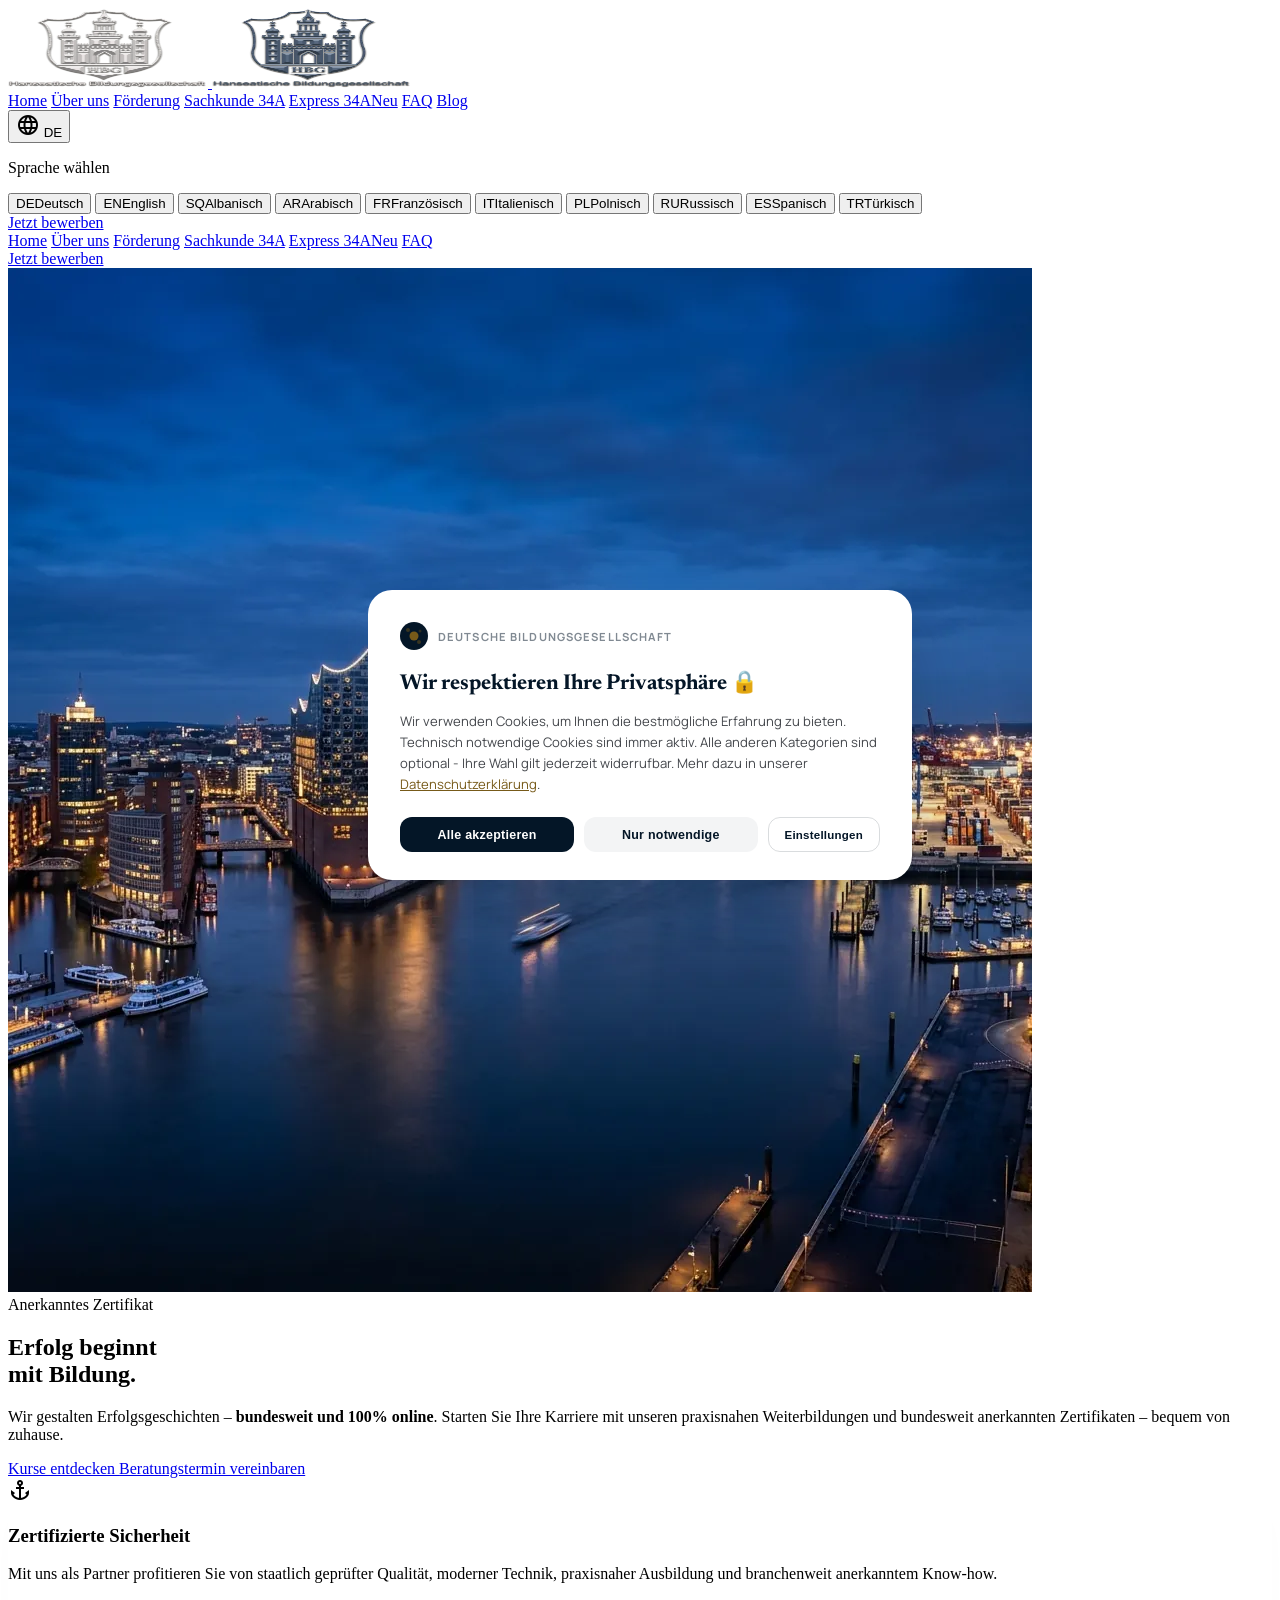
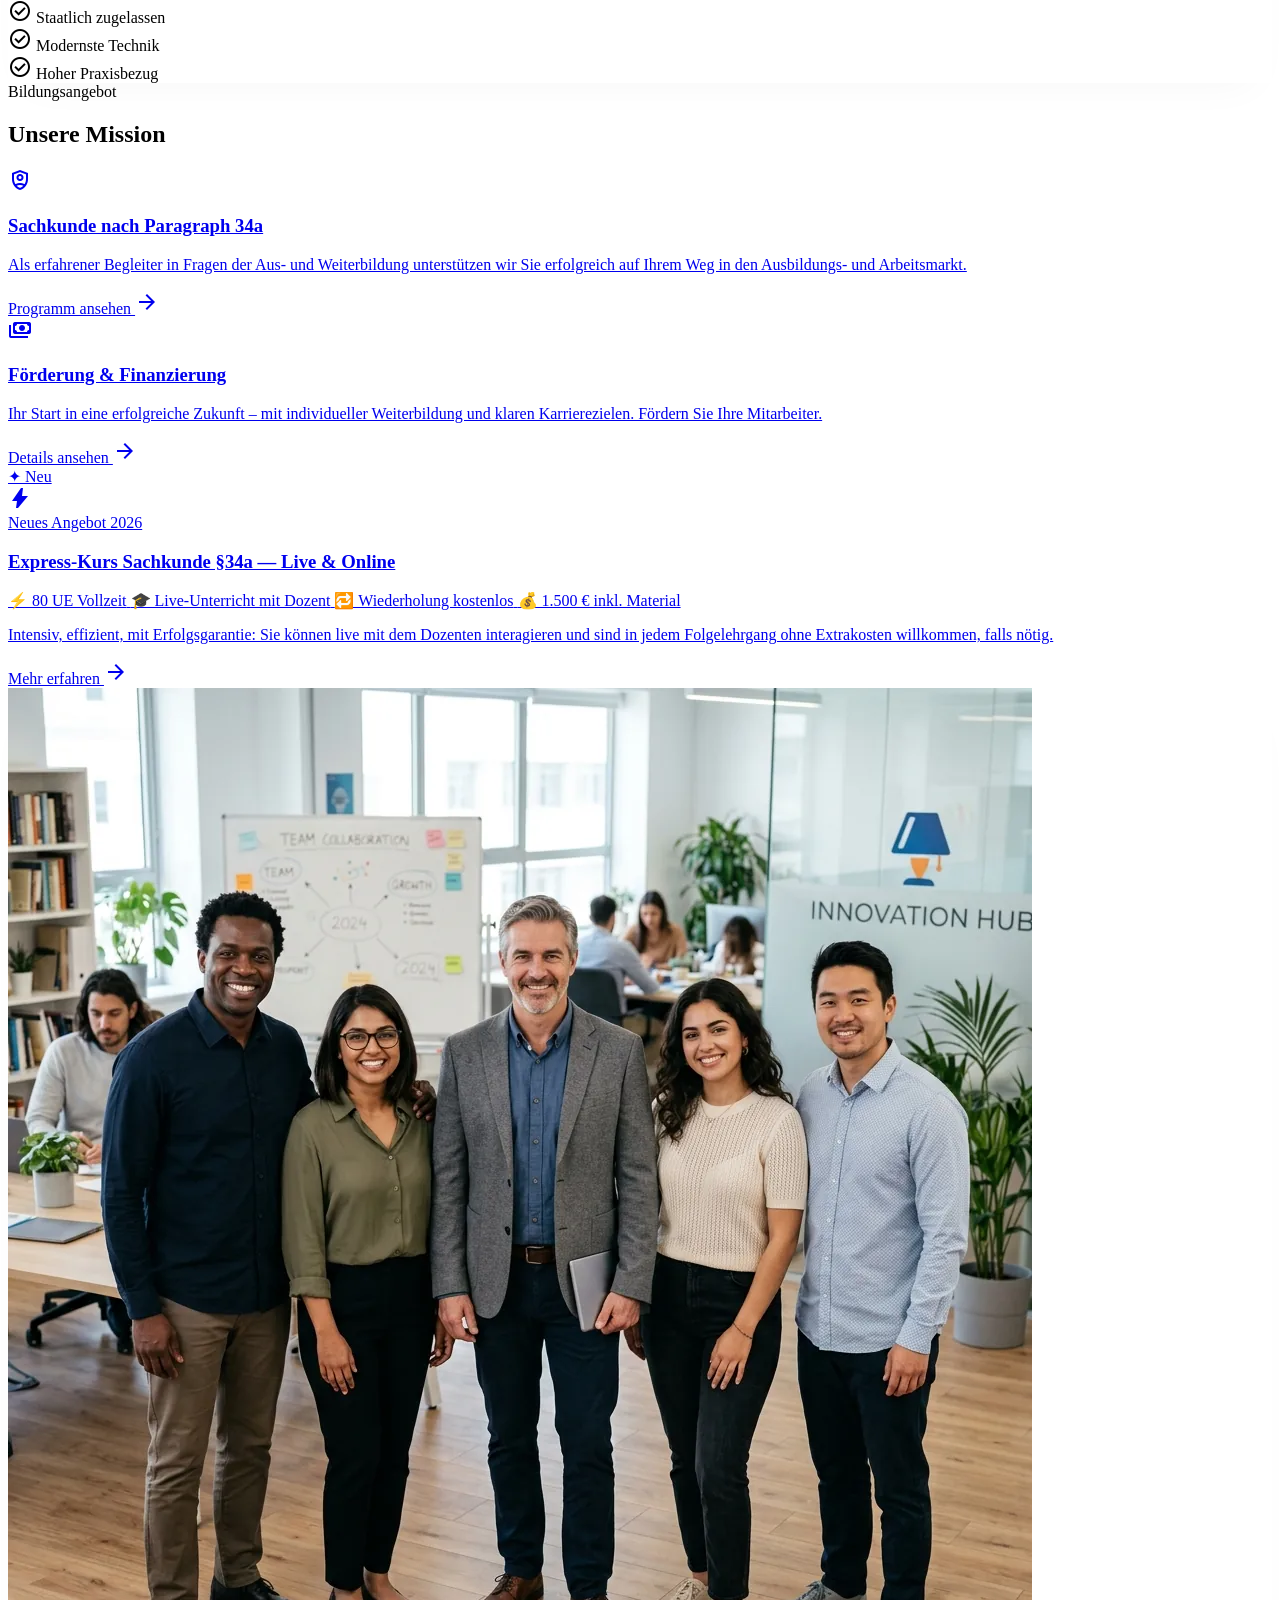
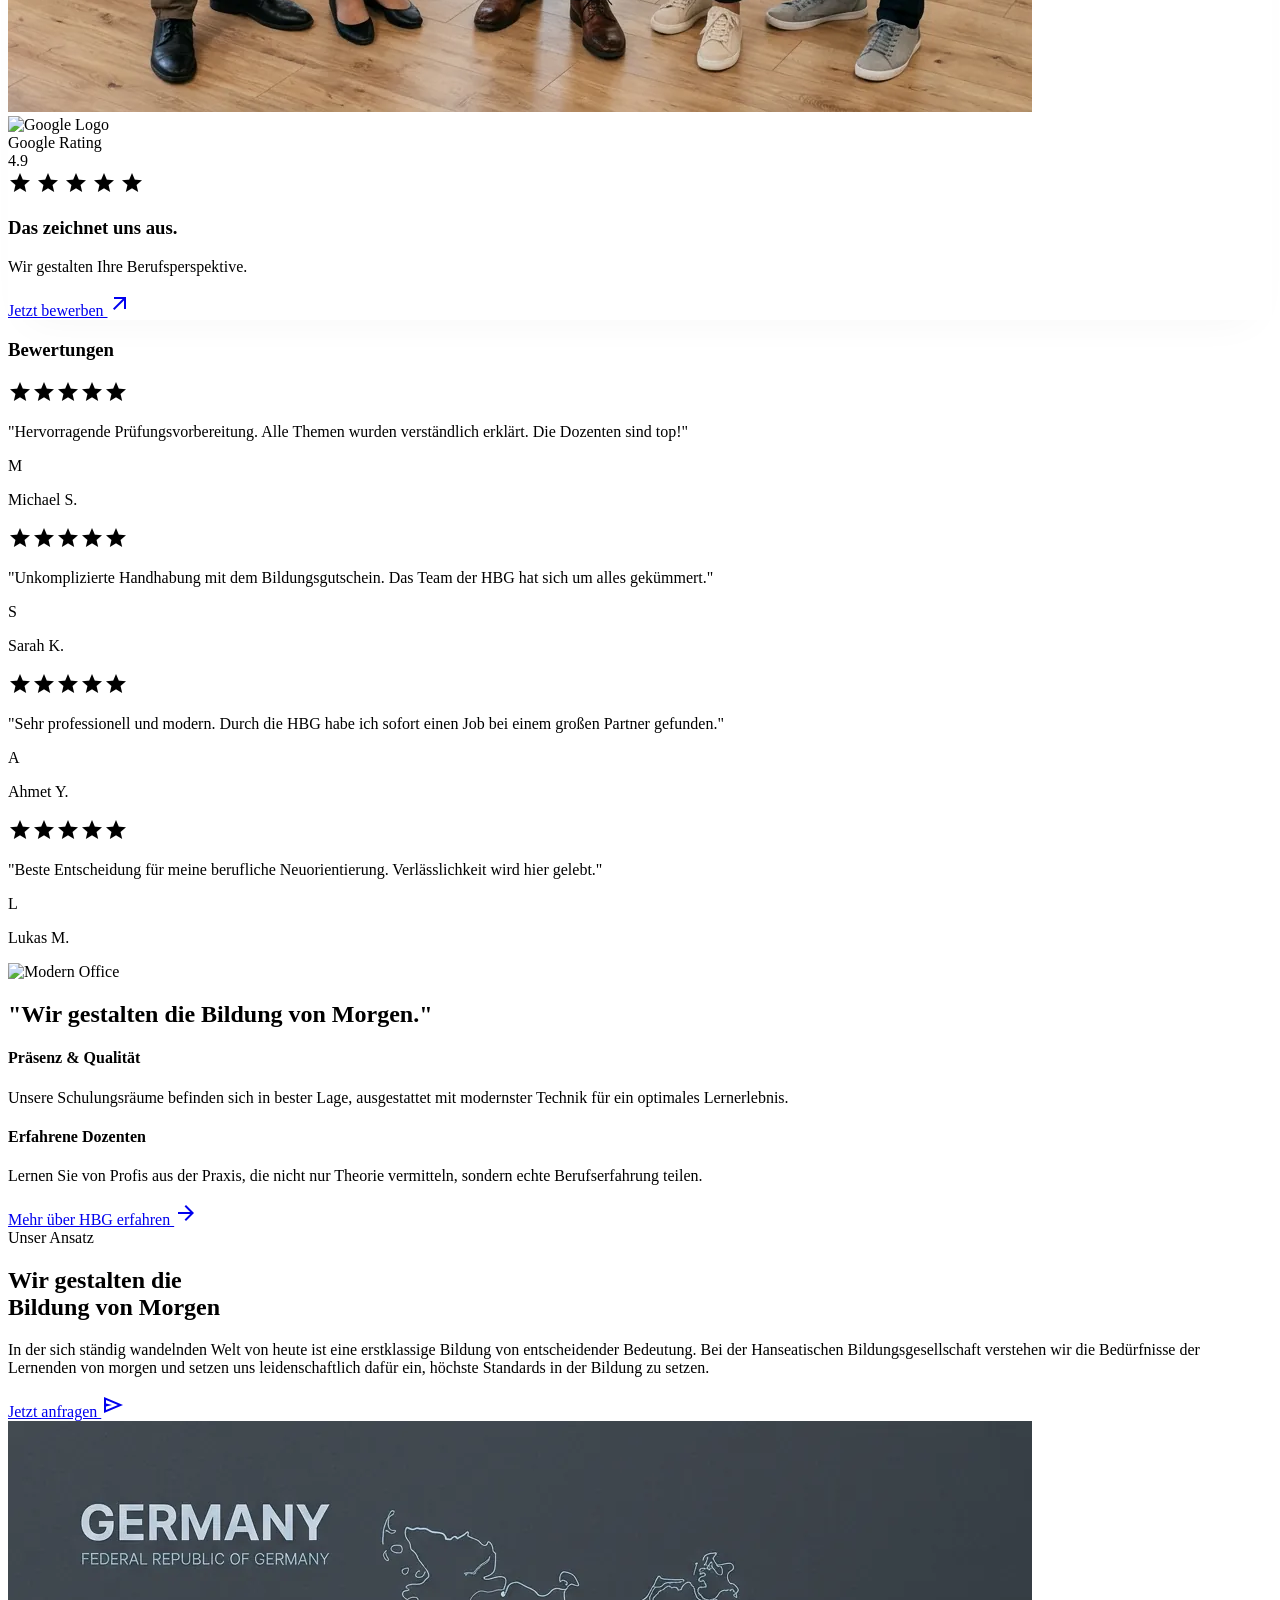
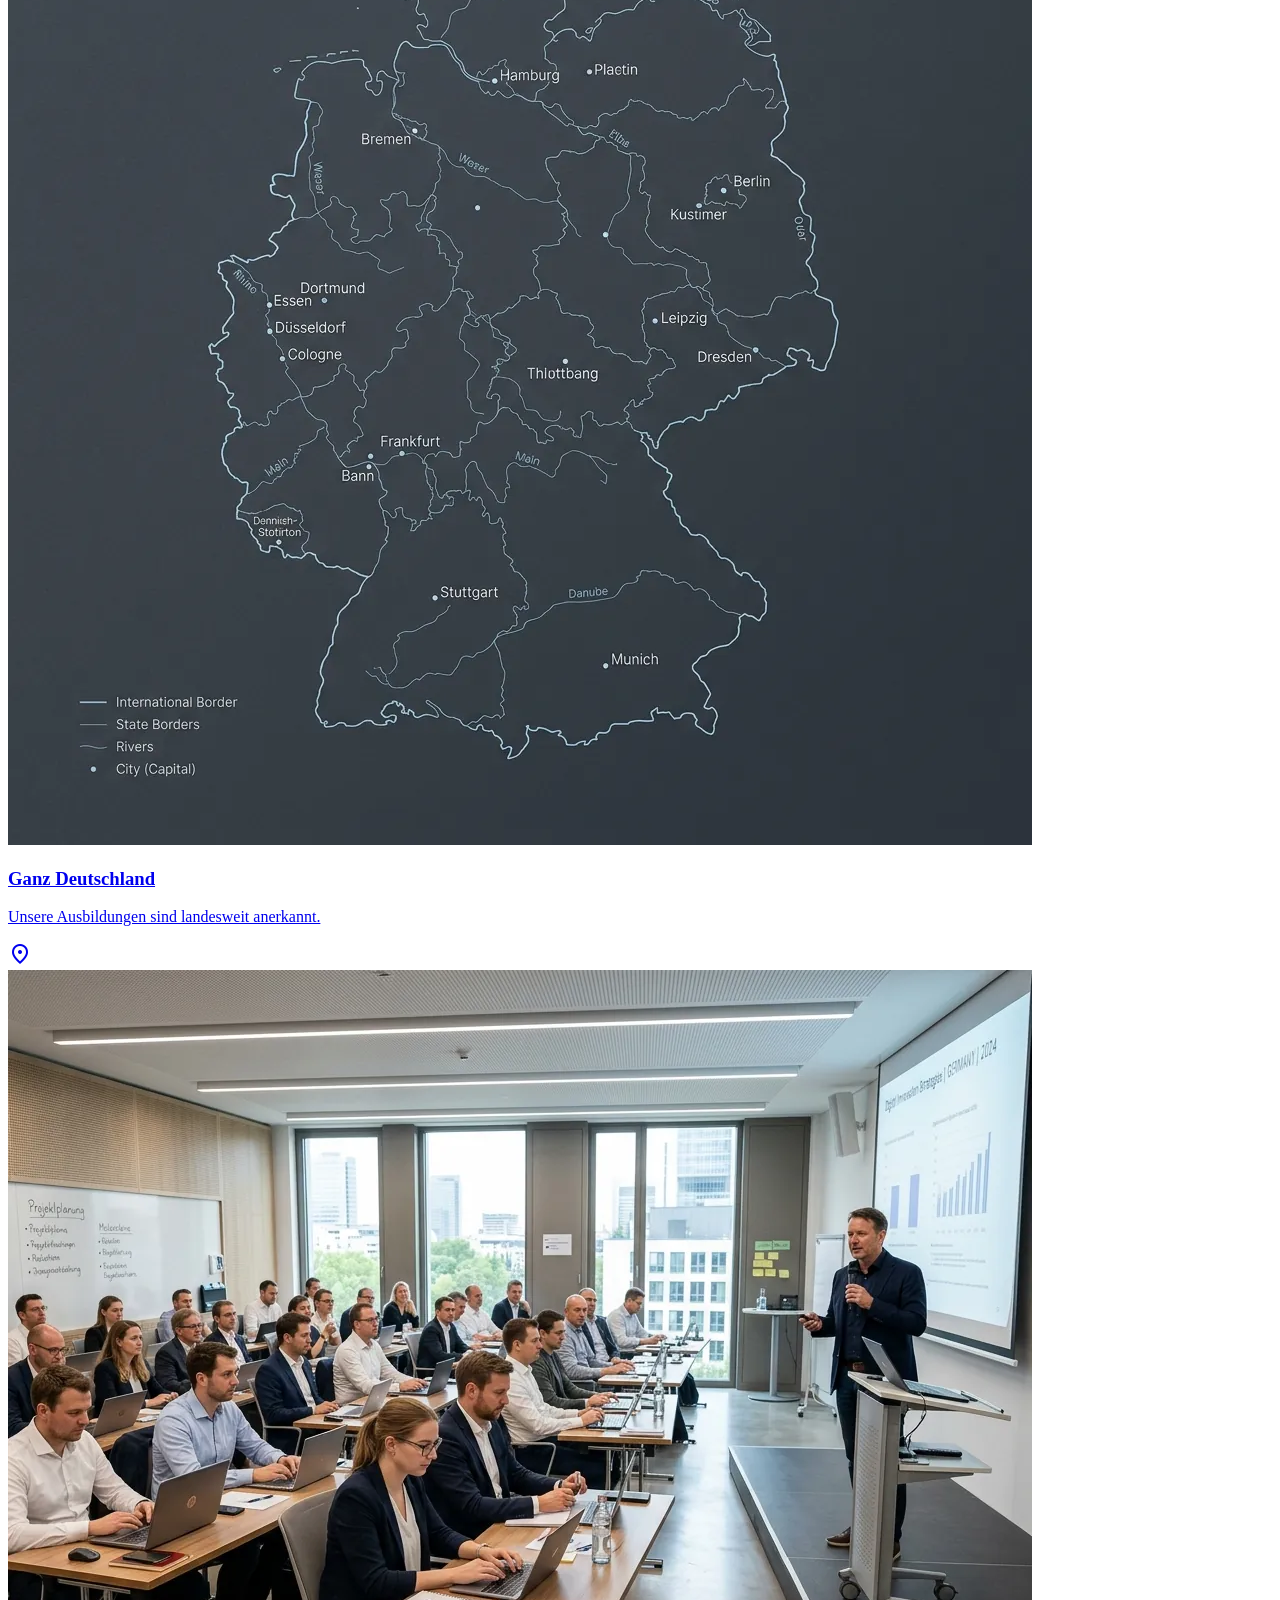
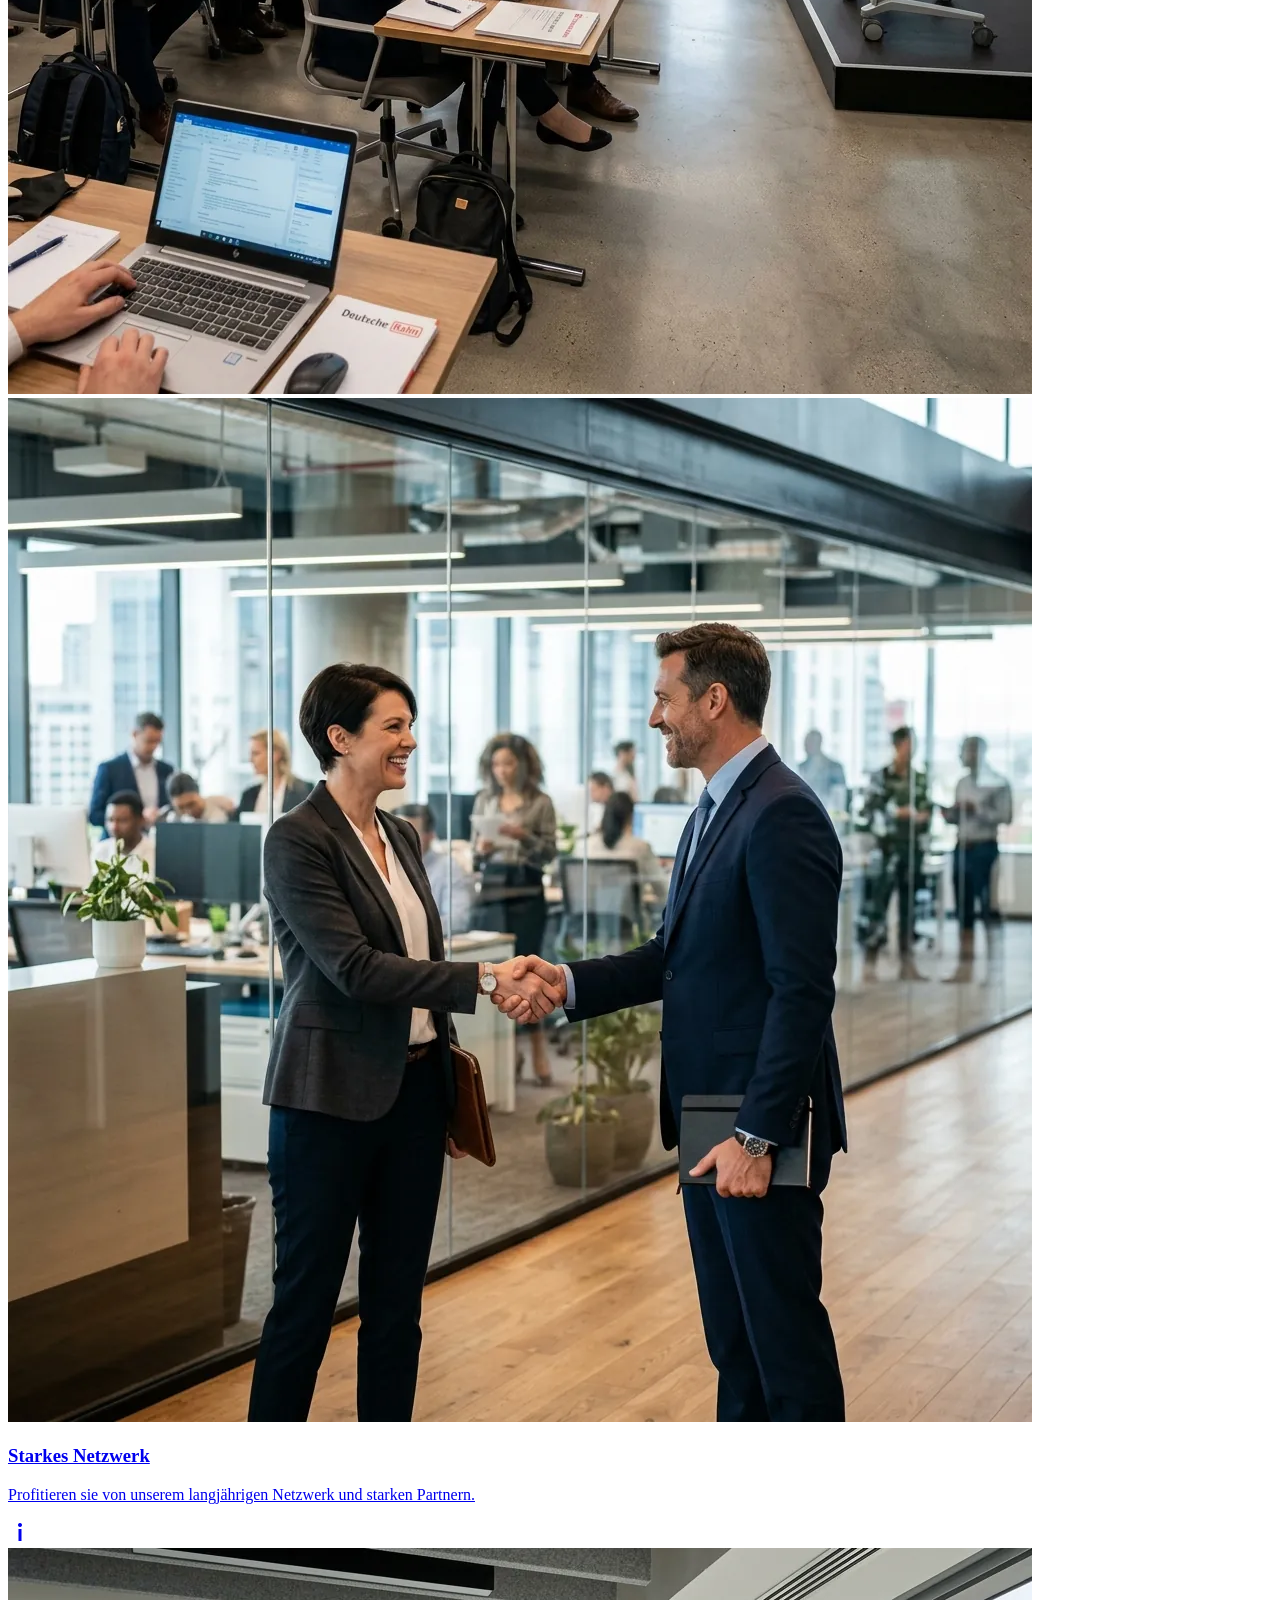
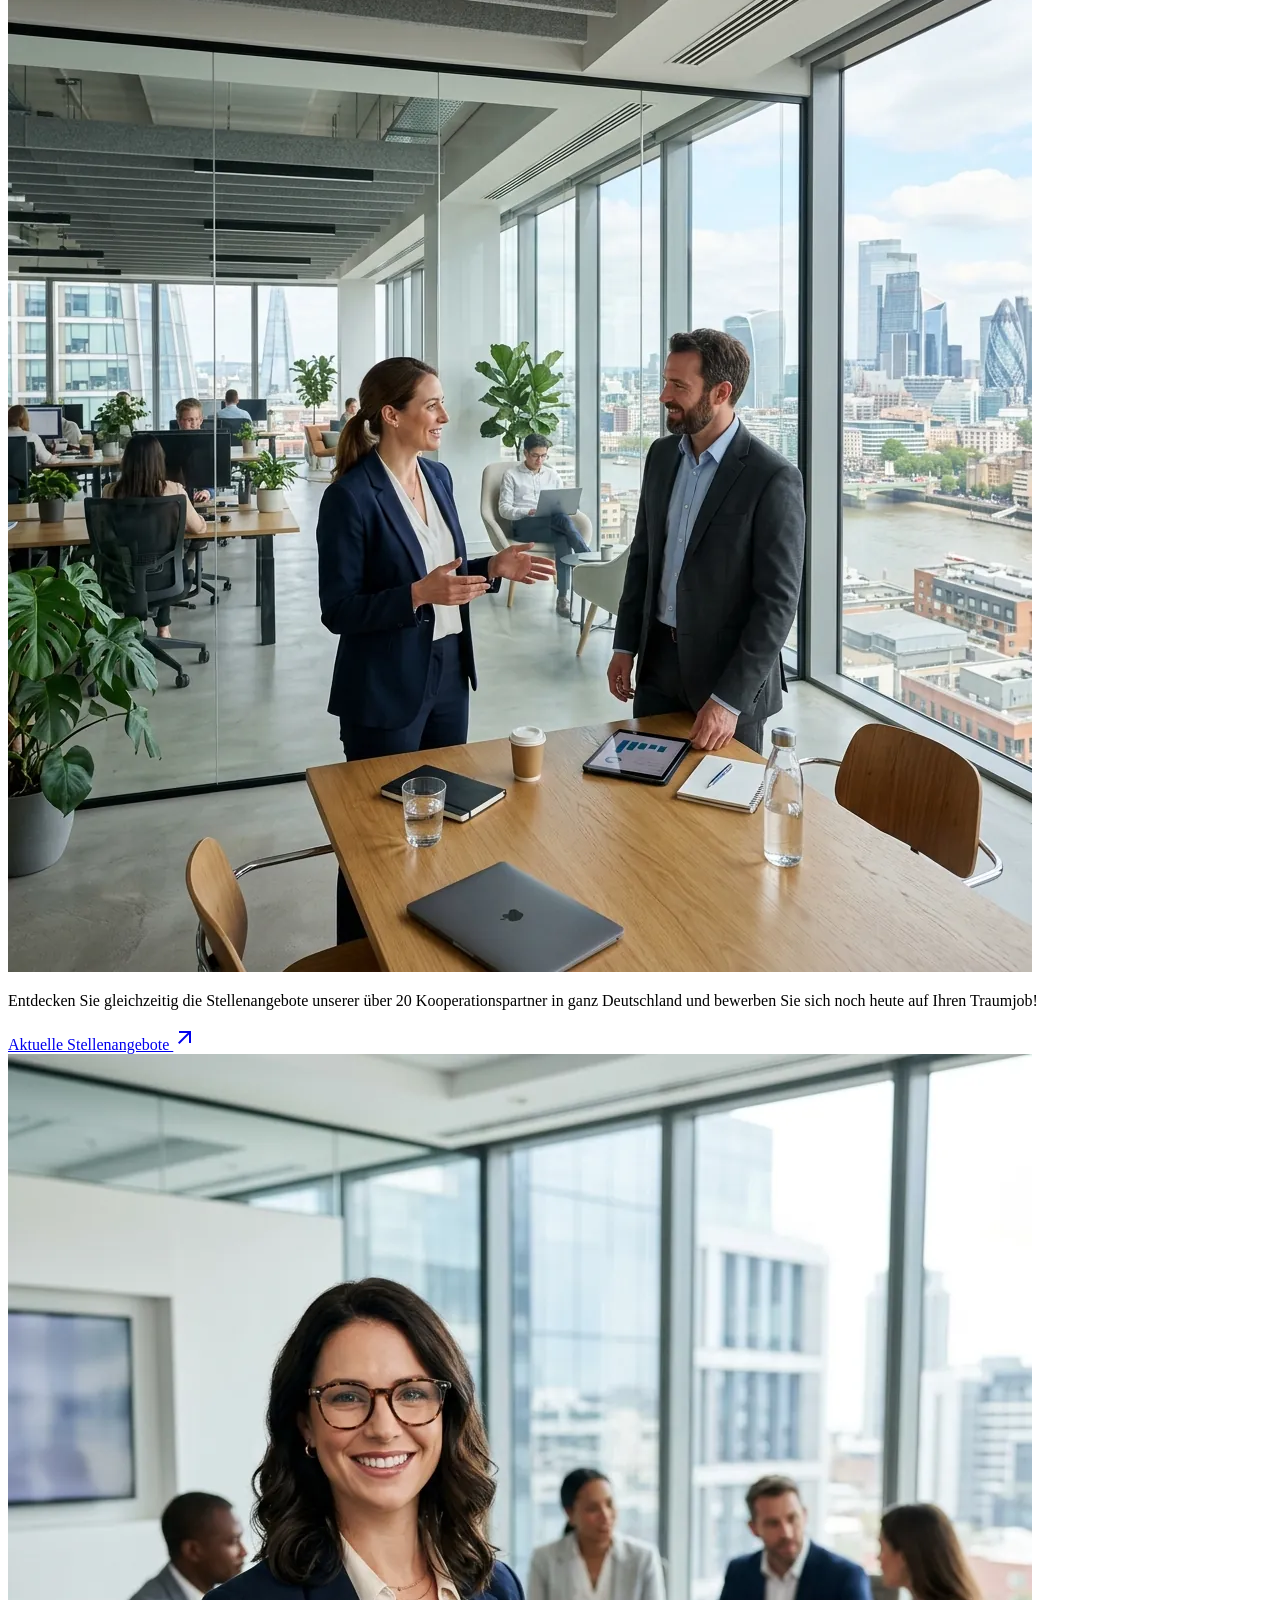
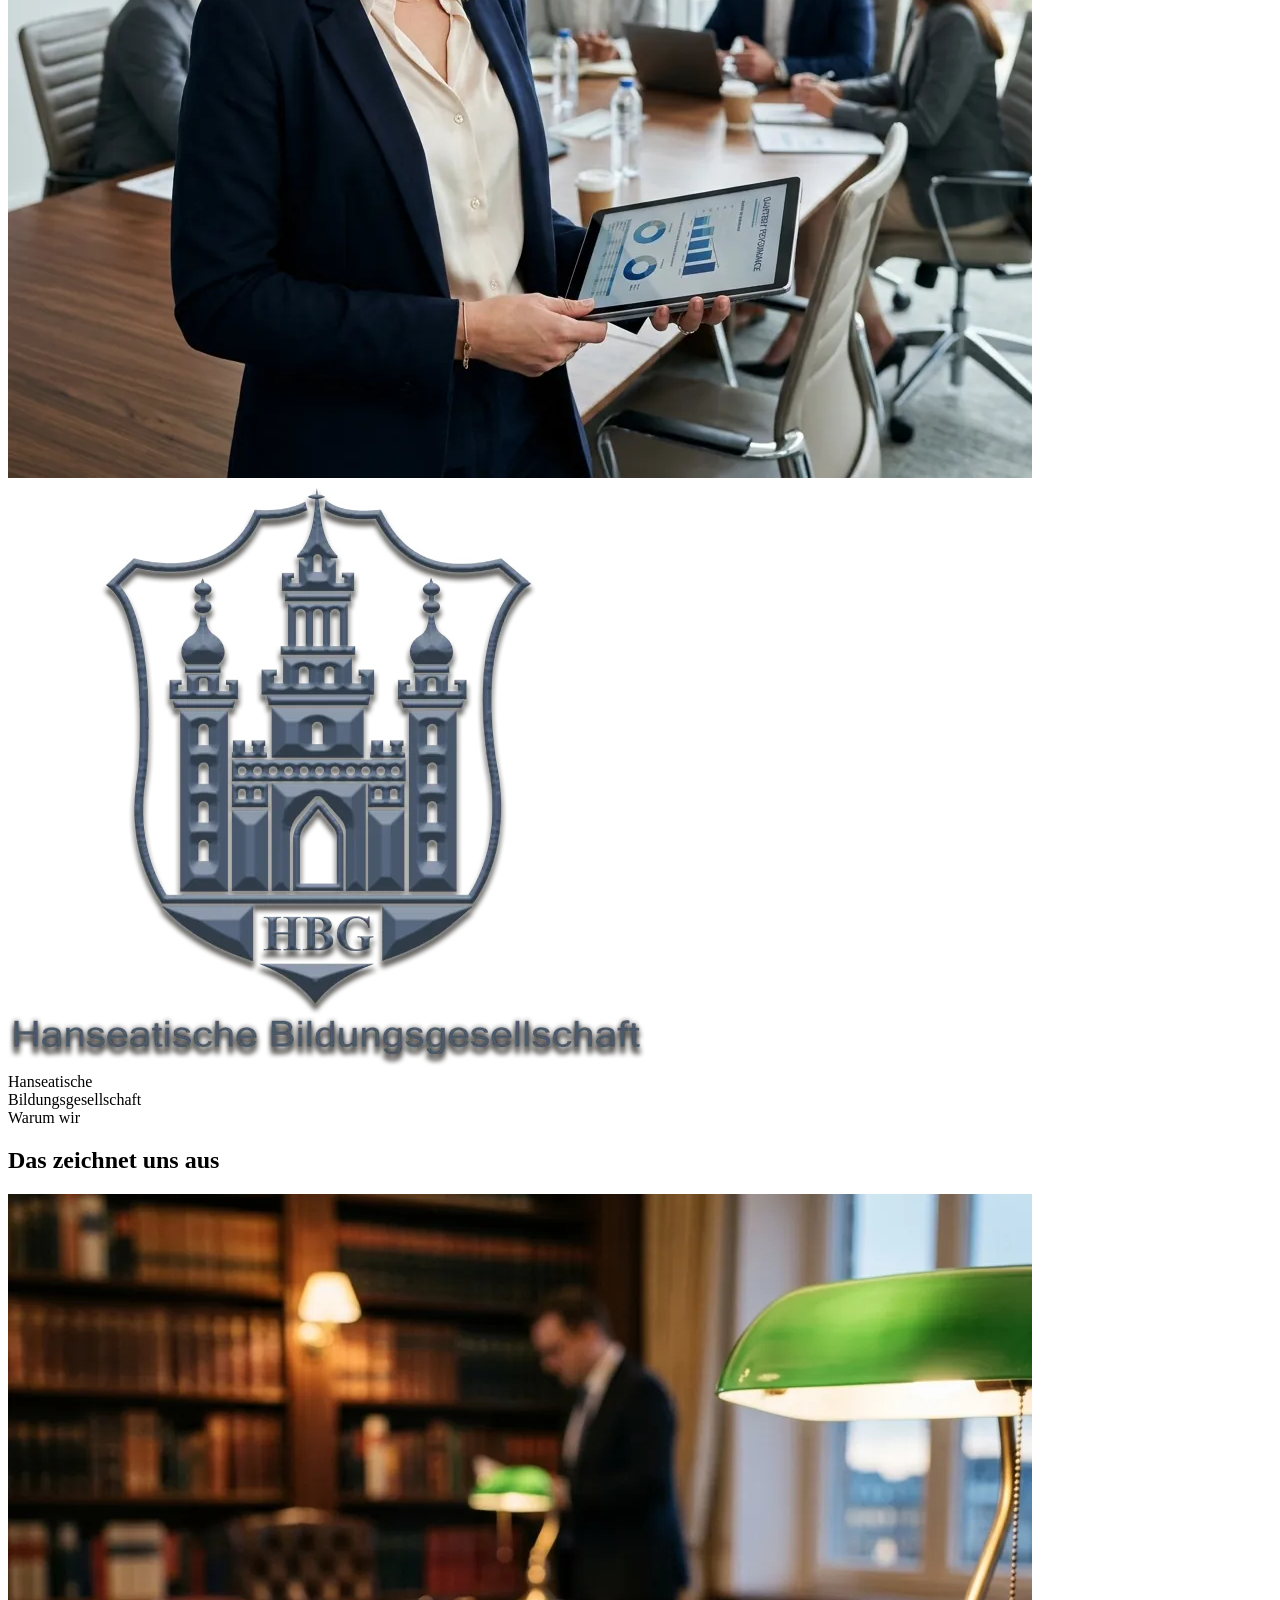
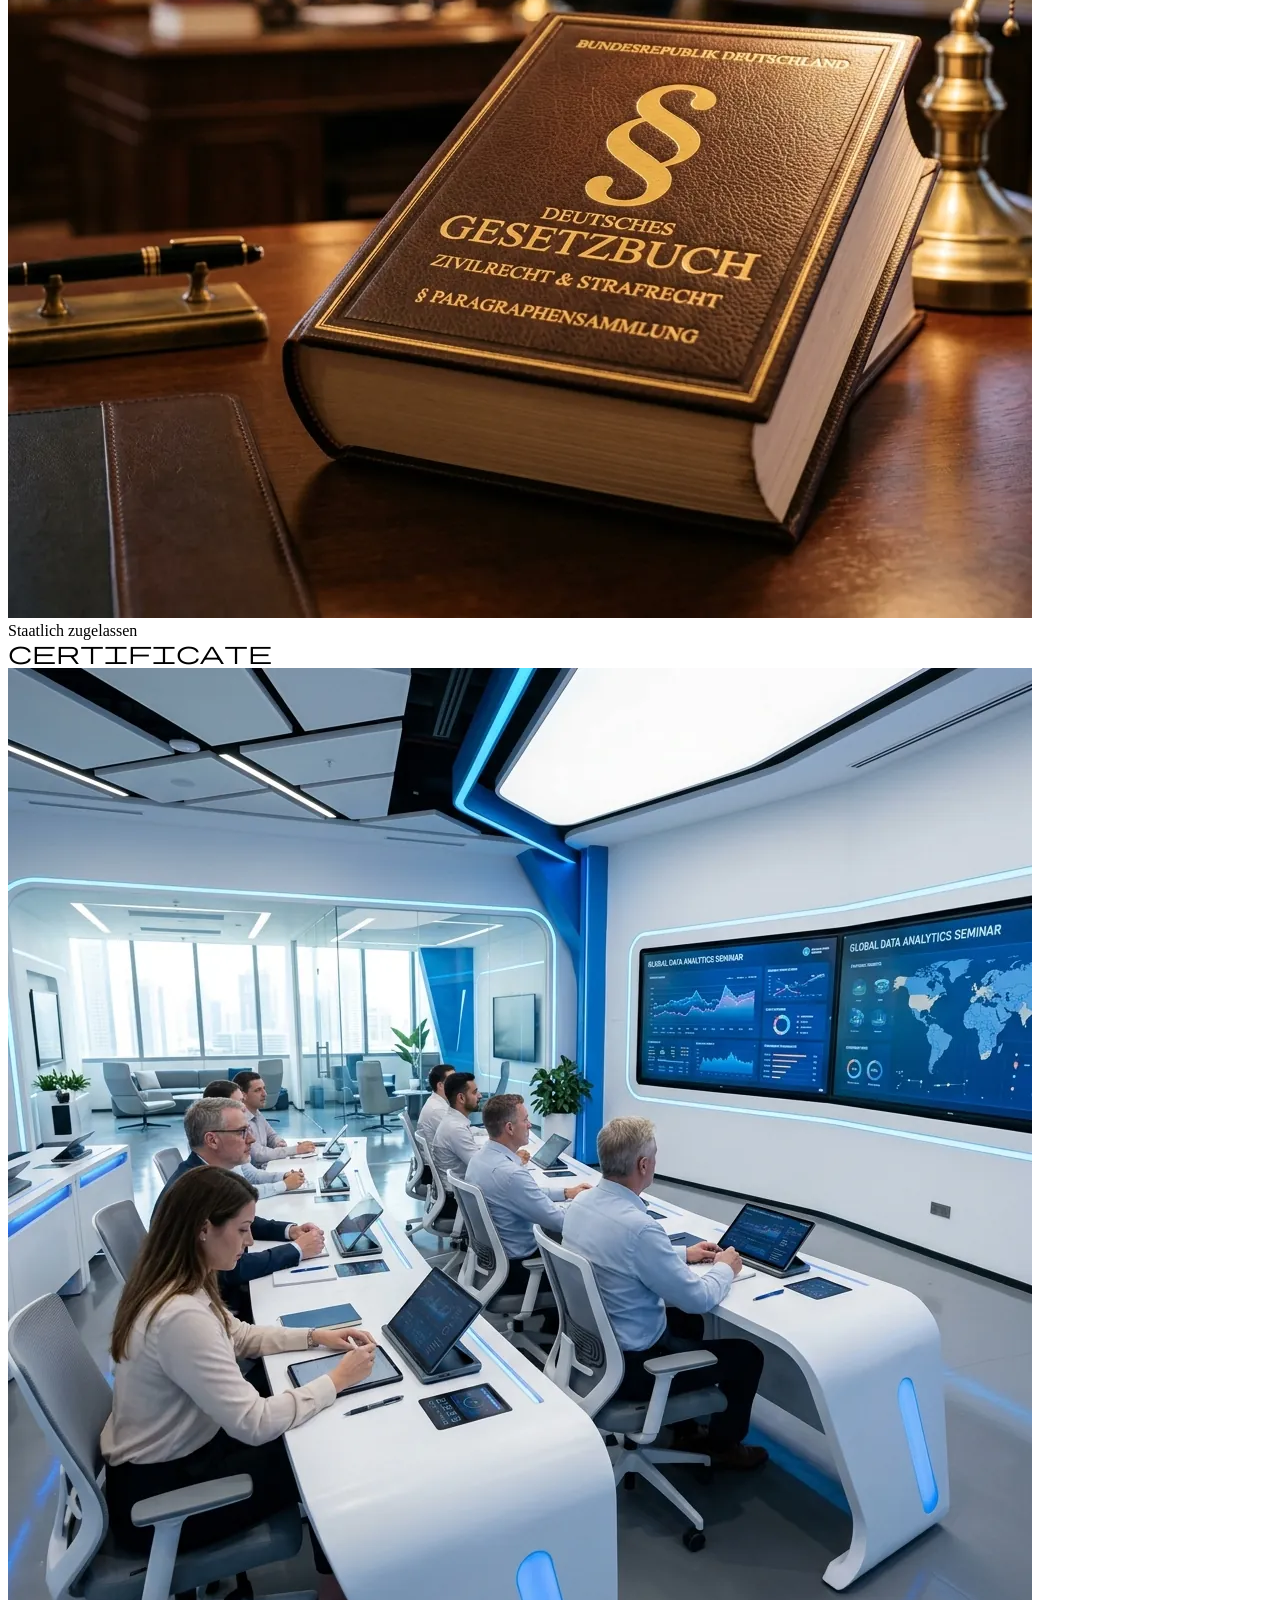
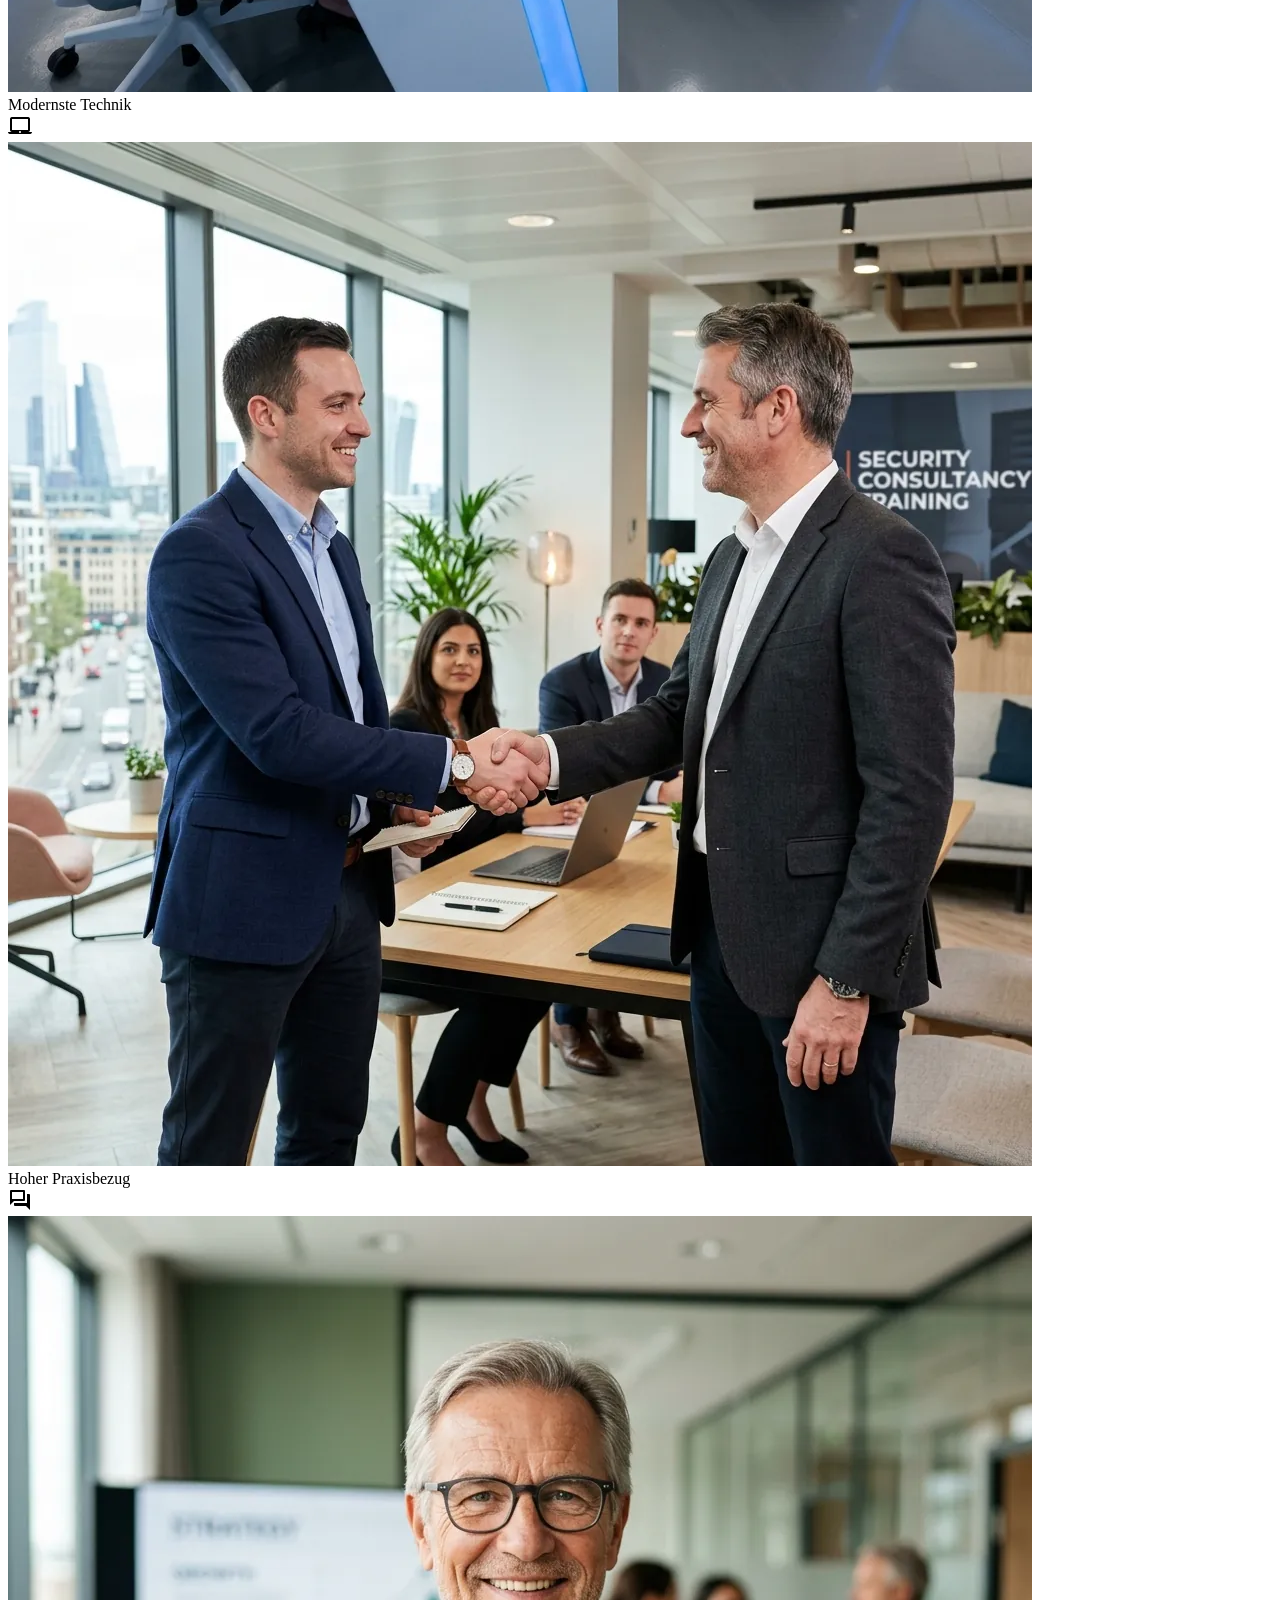
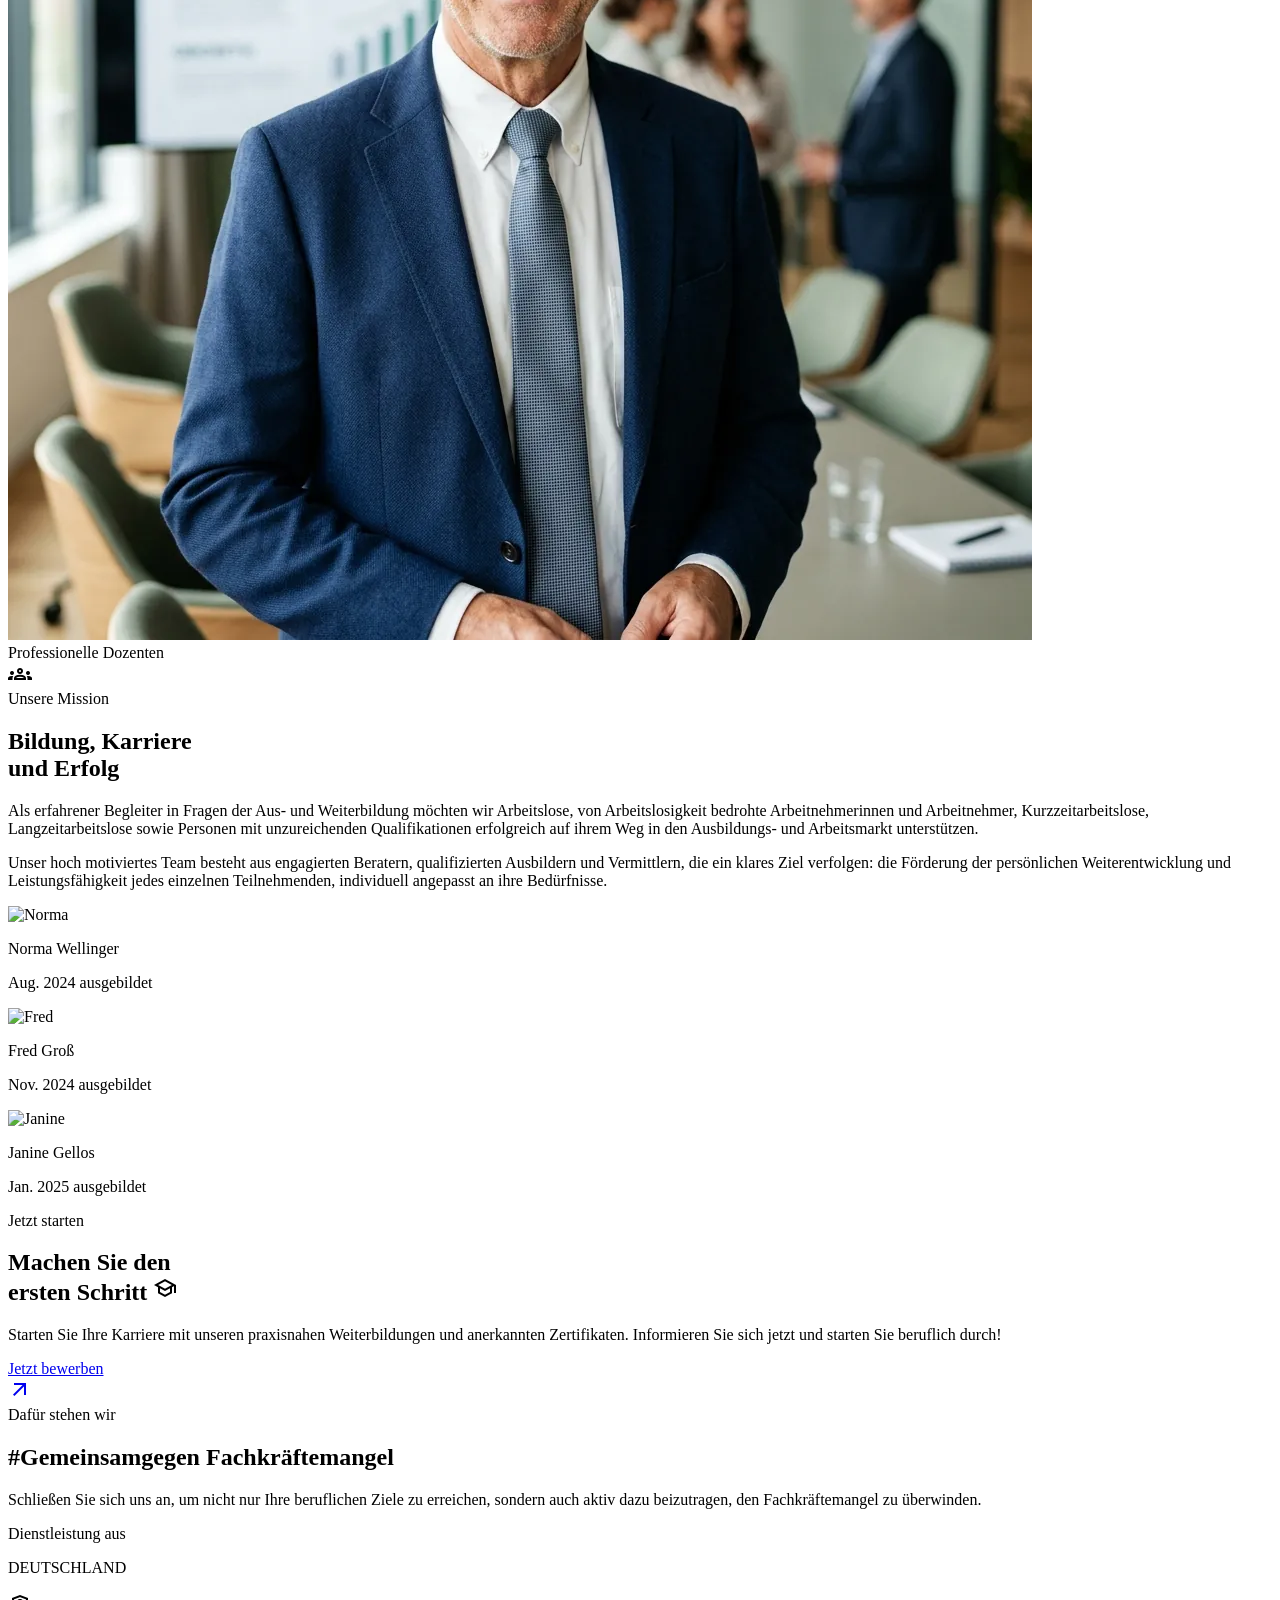
==== commit c9c0c534: "Perf: WebP Bilder (+90% kleiner), Async Font Loading, PNG->WebP auf allen Seiten" ====
--- a/index.html
+++ b/index.html
@@ -27,14 +27,14 @@
 <meta name="twitter:image" content="https://www.hbgcampus.de/hero_elbphilharmonie.png">
 
 <!-- Performance: Preconnect -->
-<link rel="preload" as="image" href="hero_elbphilharmonie.png" fetchpriority="high">
+<link rel="preload" as="image" href="hero_elbphilharmonie.webp" fetchpriority="high">
 <link rel="preconnect" href="https://fonts.googleapis.com">
 <link rel="preconnect" href="https://fonts.gstatic.com" crossorigin>
 <link rel="preconnect" href="https://cdn.tailwindcss.com" crossorigin>
 
 <!-- Fonts & Icons -->
-<link href="https://fonts.googleapis.com/css2?family=Newsreader:ital,opsz,wght@0,6..72,200..800;1,6..72,200..800&family=Manrope:wght@200..800&display=swap" rel="stylesheet">
-<link href="https://fonts.googleapis.com/css2?family=Material+Symbols+Outlined:wght,FILL@100..700,0..1&amp;display=swap" rel="stylesheet">
+<link rel="preload" as="style" onload="this.onload=null;this.rel='stylesheet'" href="https://fonts.googleapis.com/css2?family=Newsreader:ital,opsz,wght@0,6..72,200..800;1,6..72,200..800&family=Manrope:wght@200..800&display=swap">
+<link rel="preload" as="style" onload="this.onload=null;this.rel='stylesheet'" href="https://fonts.googleapis.com/css2?family=Material+Symbols+Outlined:wght,FILL@100..700,0..1&display=swap">
 
 <script src="https://cdn.tailwindcss.com?plugins=forms,container-queries"></script>
 <script id="tailwind-config">
@@ -193,8 +193,8 @@
 <header class="fixed top-0 w-full z-50 bg-[#041627]/98 backdrop-blur-xl shadow-lg border-b border-white/5 notranslate">
 <div class="max-w-screen-2xl mx-auto flex justify-between items-center h-[80px] md:h-[120px] px-4 md:px-8 nav-container transition-all duration-500">
 <a class="flex items-center relative h-[55px] w-36 md:h-[80px] md:w-48" href="index.html">
-<img alt="HBG Logo Light" class="h-full w-auto logo-img logo-light absolute inset-0 opacity-100" src="logo_light.png" width="200" height="80">
-<img alt="HBG Logo Dark" class="h-full w-auto logo-img logo-dark absolute inset-0 opacity-0" src="logo_dark.png" width="200" height="80">
+<img alt="HBG Logo Light" class="h-full w-auto logo-img logo-light absolute inset-0 opacity-100" src="logo_light.webp" width="200" height="80">
+<img alt="HBG Logo Dark" class="h-full w-auto logo-img logo-dark absolute inset-0 opacity-0" src="logo_dark.webp" width="200" height="80">
 </a>
 <nav class="hidden md:flex items-center space-x-10 translate">
 <a class="font-headline font-medium text-lg leading-tight text-white hover:text-secondary transition-all nav-link" href="index.html">Home</a>
@@ -249,7 +249,7 @@
 <!-- Heritage Masthead / Hero Section -->
 <section class="pt-24 md:pt-36 lg:pt-44 pb-12 md:pb-20 px-4 md:px-8 relative overflow-hidden bg-[#041627] text-white min-h-[85vh] md:min-h-0 flex flex-col justify-center">
 <div class="absolute inset-0 z-0">
-<img alt="HBG Campus Hamburg – Weiterbildungszentrum Sachkunde 34a" class="w-full h-full object-cover" src="hero_elbphilharmonie.png">
+<img alt="HBG Campus Hamburg – Weiterbildungszentrum Sachkunde 34a" class="w-full h-full object-cover" src="hero_elbphilharmonie.webp">
 <div class="absolute inset-0 bg-primary/40 mix-blend-multiply"></div>
 <div class="absolute inset-0 hanseatic-gradient opacity-60"></div>
 </div>
@@ -374,7 +374,7 @@
 
 <!-- Team Card with Floating Google Badge -->
 <div class="relative bg-primary rounded-3xl overflow-hidden editorial-shadow flex flex-col justify-end min-h-[500px] border border-outline-variant/20 group">
-    <img src="team.png" class="absolute inset-0 w-full h-full object-cover transition-transform duration-700 group-hover:scale-105" alt="HBG Team" loading="lazy">
+    <img src="team.webp" class="absolute inset-0 w-full h-full object-cover transition-transform duration-700 group-hover:scale-105" alt="HBG Team" loading="lazy">
     <div class="absolute inset-0 bg-gradient-to-t from-[#041627] via-[#041627]/60 to-[#041627]/10"></div>
     <div class="relative z-10 p-6 md:p-8 text-white w-full">
         <div class="bg-white/10 backdrop-blur-md border border-white/20 p-4 rounded-xl mb-8 shadow-lg inline-block w-full">
@@ -512,7 +512,7 @@
             <div class="grid grid-cols-1 md:grid-cols-4 gap-6">
                 <!-- Card 1: Ganz Deutschland -->
                 <a href="beratung.html" class="rounded-[3rem] min-h-[450px] relative overflow-hidden group block shadow-2xl">
-                    <img src="germany_map_subtle.png" alt="Ganz Deutschland" class="absolute inset-0 w-full h-full object-cover transition-transform duration-1000 group-hover:scale-110" loading="lazy">
+                    <img src="germany_map_subtle.webp" alt="Ganz Deutschland" class="absolute inset-0 w-full h-full object-cover transition-transform duration-1000 group-hover:scale-110" loading="lazy">
                     <div class="absolute inset-0 bg-primary/40 backdrop-blur-[1px] group-hover:bg-primary/20 transition-colors duration-500"></div>
                     <div class="relative p-5 md:p-10 md:p-12 flex flex-col justify-between h-full z-10">
                         <div>
@@ -533,12 +533,12 @@
                 
                 <!-- Card 2: Students Image -->
                 <a href="beratung.html" class="rounded-[3rem] overflow-hidden min-h-[450px] relative group block shadow-2xl">
-                    <img src="students_learning.png" alt="Students learning" class="absolute inset-0 w-full h-full object-cover transition-transform duration-1000 group-hover:scale-110" loading="lazy">
+                    <img src="students_learning.webp" alt="Students learning" class="absolute inset-0 w-full h-full object-cover transition-transform duration-1000 group-hover:scale-110" loading="lazy">
                 </a>
                 
                 <!-- Card 3: Starkes Netzwerk -->
                 <a href="beratung.html" class="rounded-[3rem] min-h-[450px] relative overflow-hidden group block shadow-2xl">
-                    <img src="network_connections.png" alt="Starkes Netzwerk" class="absolute inset-0 w-full h-full object-cover transition-transform duration-1000 group-hover:scale-110" loading="lazy">
+                    <img src="network_connections.webp" alt="Starkes Netzwerk" class="absolute inset-0 w-full h-full object-cover transition-transform duration-1000 group-hover:scale-110" loading="lazy">
                     <div class="absolute inset-0 bg-[#041627]/80 backdrop-blur-[1px] group-hover:bg-[#041627]/60 transition-colors duration-500"></div>
                     <div class="relative p-5 md:p-10 md:p-12 flex flex-col justify-between h-full z-10 text-white">
                         <div>
@@ -560,7 +560,7 @@
                 
                 <!-- Card 4: Professional Office -->
                 <a href="beratung.html" class="rounded-[3rem] overflow-hidden min-h-[450px] relative group block shadow-2xl">
-                    <img src="business_office.png" alt="Business environment" class="absolute inset-0 w-full h-full object-cover transition-transform duration-1000 group-hover:scale-110" loading="lazy">
+                    <img src="business_office.webp" alt="Business environment" class="absolute inset-0 w-full h-full object-cover transition-transform duration-1000 group-hover:scale-110" loading="lazy">
                 </a>
             </div>
         </div>
@@ -583,13 +583,13 @@
                     </a>
                 </div>
                 <div class="w-full md:w-[55%] h-[400px] md:h-auto relative">
-                    <img src="jobs_banner.png" alt="Stellenangebote" class="w-full h-full object-cover" loading="lazy">
+                    <img src="jobs_banner.webp" alt="Stellenangebote" class="w-full h-full object-cover" loading="lazy">
                     <!-- Gradient overlay to blend left side -->
                     <div class="absolute inset-y-0 left-0 w-64 bg-gradient-to-r from-white via-white/80 to-transparent hidden md:block"></div>
                 </div>
                 <!-- Bottom Logo Badge like Screenshot -->
                 <div class="absolute bottom-6 left-6 md:bottom-12 md:left-12 flex items-center gap-4 bg-white/90 backdrop-blur-md p-4 pr-8 rounded-full shadow-lg border border-slate-100">
-                    <img src="logo_dark.png" class="h-8 w-auto" alt="HBG Logo">
+                    <img src="logo_dark.webp" class="h-8 w-auto" alt="HBG Logo">
                     <div class="h-6 w-px bg-slate-200"></div>
                     <span class="text-[10px] uppercase tracking-widest text-slate-400 font-bold">Hanseatische <br> Bildungsgesellschaft</span>
                 </div>
@@ -608,7 +608,7 @@
             <div class="grid grid-cols-1 md:grid-cols-4 gap-6 overflow-hidden">
                 <!-- Card 1 -->
                 <div class="rounded-[3rem] h-[580px] relative group overflow-hidden shadow-2xl border border-slate-100">
-                    <img src="law_book_paragraph_premium.png" class="absolute inset-0 w-full h-full object-cover grayscale transition-all duration-700 group-hover:grayscale-0 group-hover:scale-105" alt="Staatlich zugelassen" loading="lazy">
+                    <img src="law_book_paragraph_premium.webp" class="absolute inset-0 w-full h-full object-cover grayscale transition-all duration-700 group-hover:grayscale-0 group-hover:scale-105" alt="Staatlich zugelassen" loading="lazy">
                     <div class="absolute bottom-8 left-1/2 -translate-x-1/2 bg-white px-8 py-5 rounded-3xl shadow-xl w-[85%] flex items-center justify-between">
                         <span class="font-bold text-primary">Staatlich zugelassen</span>
                         <div class="w-8 h-8 rounded-full bg-slate-50 flex items-center justify-center">
@@ -618,7 +618,7 @@
                 </div>
                 <!-- Card 2 -->
                 <div class="rounded-[3rem] h-[580px] relative group overflow-hidden shadow-2xl border border-slate-100">
-                    <img src="modern_high_tech_classroom.png" class="absolute inset-0 w-full h-full object-cover transition-all duration-700 group-hover:scale-105" alt="Modern Tech" loading="lazy">
+                    <img src="modern_high_tech_classroom.webp" class="absolute inset-0 w-full h-full object-cover transition-all duration-700 group-hover:scale-105" alt="Modern Tech" loading="lazy">
                     <div class="absolute bottom-8 left-1/2 -translate-x-1/2 bg-white px-8 py-5 rounded-3xl shadow-xl w-[85%] flex items-center justify-between">
                         <span class="font-bold text-primary">Modernste Technik</span>
                         <div class="w-8 h-8 rounded-full bg-slate-50 flex items-center justify-center">
@@ -628,7 +628,7 @@
                 </div>
                 <!-- Card 3 -->
                 <div class="rounded-[3rem] h-[580px] relative group overflow-hidden shadow-2xl border border-slate-100">
-                    <img src="security_training_roleplay.png" class="absolute inset-0 w-full h-full object-cover transition-all duration-700 group-hover:scale-105" alt="Practical Training" loading="lazy">
+                    <img src="security_training_roleplay.webp" class="absolute inset-0 w-full h-full object-cover transition-all duration-700 group-hover:scale-105" alt="Practical Training" loading="lazy">
                     <div class="absolute bottom-8 left-1/2 -translate-x-1/2 bg-white px-8 py-5 rounded-3xl shadow-xl w-[85%] flex items-center justify-between">
                         <span class="font-bold text-primary">Hoher Praxisbezug</span>
                         <div class="w-8 h-8 rounded-full bg-slate-50 flex items-center justify-center">
@@ -638,7 +638,7 @@
                 </div>
                 <!-- Card 4 -->
                 <div class="rounded-[3rem] h-[580px] relative group overflow-hidden shadow-2xl border border-slate-100">
-                    <img src="older_professor_consultant.png" class="absolute inset-0 w-full h-full object-cover transition-all duration-700 group-hover:scale-105" alt="Faculty" loading="lazy">
+                    <img src="older_professor_consultant.webp" class="absolute inset-0 w-full h-full object-cover transition-all duration-700 group-hover:scale-105" alt="Faculty" loading="lazy">
                     <div class="absolute bottom-8 left-1/2 -translate-x-1/2 bg-white px-8 py-5 rounded-3xl shadow-xl w-[85%] flex items-center justify-between">
                         <span class="font-bold text-primary">Professionelle Dozenten</span>
                         <div class="w-8 h-8 rounded-full bg-slate-50 flex items-center justify-center">
@@ -781,7 +781,7 @@
             <div class="grid grid-cols-1 md:grid-cols-2 gap-6">
                 <!-- Help Center Card -->
                 <div class="rounded-[2.5rem] h-[500px] md:h-[600px] relative group overflow-hidden bg-slate-100">
-                    <img src="help_center_agent.png" alt="Help Center" class="absolute inset-0 w-full h-full object-cover transition-transform duration-1000 group-hover:scale-105" loading="lazy">
+                    <img src="help_center_agent.webp" alt="Help Center" class="absolute inset-0 w-full h-full object-cover transition-transform duration-1000 group-hover:scale-105" loading="lazy">
                     <div class="absolute inset-0 bg-gradient-to-t from-[#041627]/60 via-transparent to-transparent"></div>
                     <div class="absolute top-6 right-6 w-12 h-12 bg-white rounded-full flex items-center justify-center shadow-lg group-hover:-translate-y-1 group-hover:translate-x-1 transition-all duration-300">
                         <a href="faq.html" class="w-full h-full flex items-center justify-center">
@@ -796,7 +796,7 @@
 
                 <!-- Kontakt Card -->
                 <div class="rounded-[2.5rem] h-[500px] md:h-[600px] relative group overflow-hidden bg-slate-100">
-                    <img src="contact_consultation.png" alt="Kontakt" class="absolute inset-0 w-full h-full object-cover transition-transform duration-1000 group-hover:scale-105" loading="lazy">
+                    <img src="contact_consultation.webp" alt="Kontakt" class="absolute inset-0 w-full h-full object-cover transition-transform duration-1000 group-hover:scale-105" loading="lazy">
                     <div class="absolute inset-0 bg-gradient-to-t from-[#041627]/60 via-transparent to-transparent"></div>
                     <div class="absolute top-6 right-6 w-12 h-12 bg-white rounded-full flex items-center justify-center shadow-lg group-hover:-translate-y-1 group-hover:translate-x-1 transition-all duration-300">
                         <a href="beratung.html" class="w-full h-full flex items-center justify-center">
@@ -816,7 +816,7 @@
             <div class="bg-[#041627] rounded-[2.5rem] py-10 md:py-20 px-8 text-center relative overflow-hidden flex flex-col items-center shadow-2xl">
                 <!-- Blurred bg effect -->
                 <div class="absolute inset-0 opacity-40">
-                    <img src="contact_consultation.png" class="w-full h-full object-cover blur-[20px] scale-110" alt="" loading="lazy">
+                    <img src="contact_consultation.webp" class="w-full h-full object-cover blur-[20px] scale-110" alt="" loading="lazy">
                     <div class="absolute inset-0 bg-gradient-to-t from-[#041627] to-[#041627]/80"></div>
                 </div>
                 
@@ -858,7 +858,7 @@
     <!-- Logo + Address -->
     <div class="flex flex-col gap-5 lg:min-w-[220px]">
       <a href="index.html" class="inline-block">
-        <img alt="HBG Logo" class="h-14 md:h-16 w-auto" src="logo_light.png" width="200" height="80">
+        <img alt="HBG Logo" class="h-14 md:h-16 w-auto" src="logo_light.webp" width="200" height="80">
       </a>
       <p class="text-white/40 text-xs leading-relaxed max-w-[200px]">
         HF Hanseatische Bildungsgesellschaft UG<br>Kapstadtring 7<br>22297 Hamburg
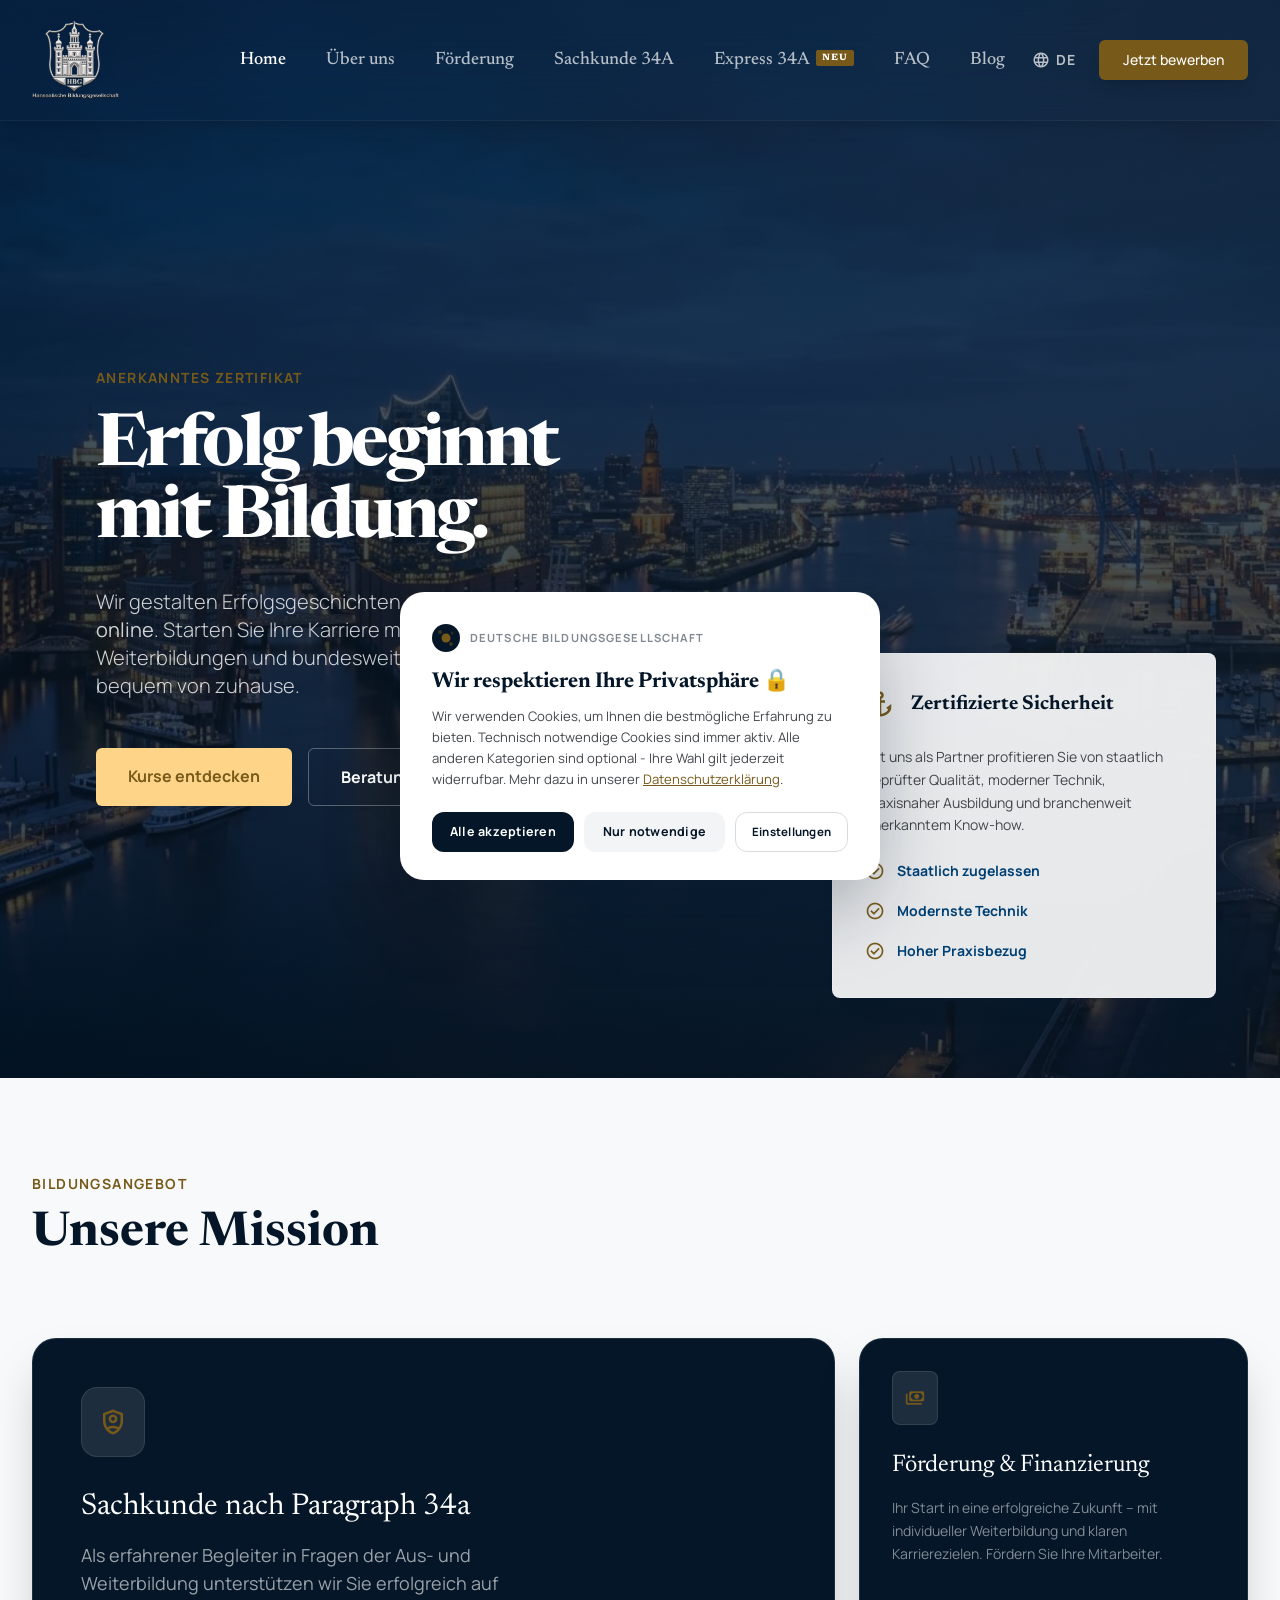
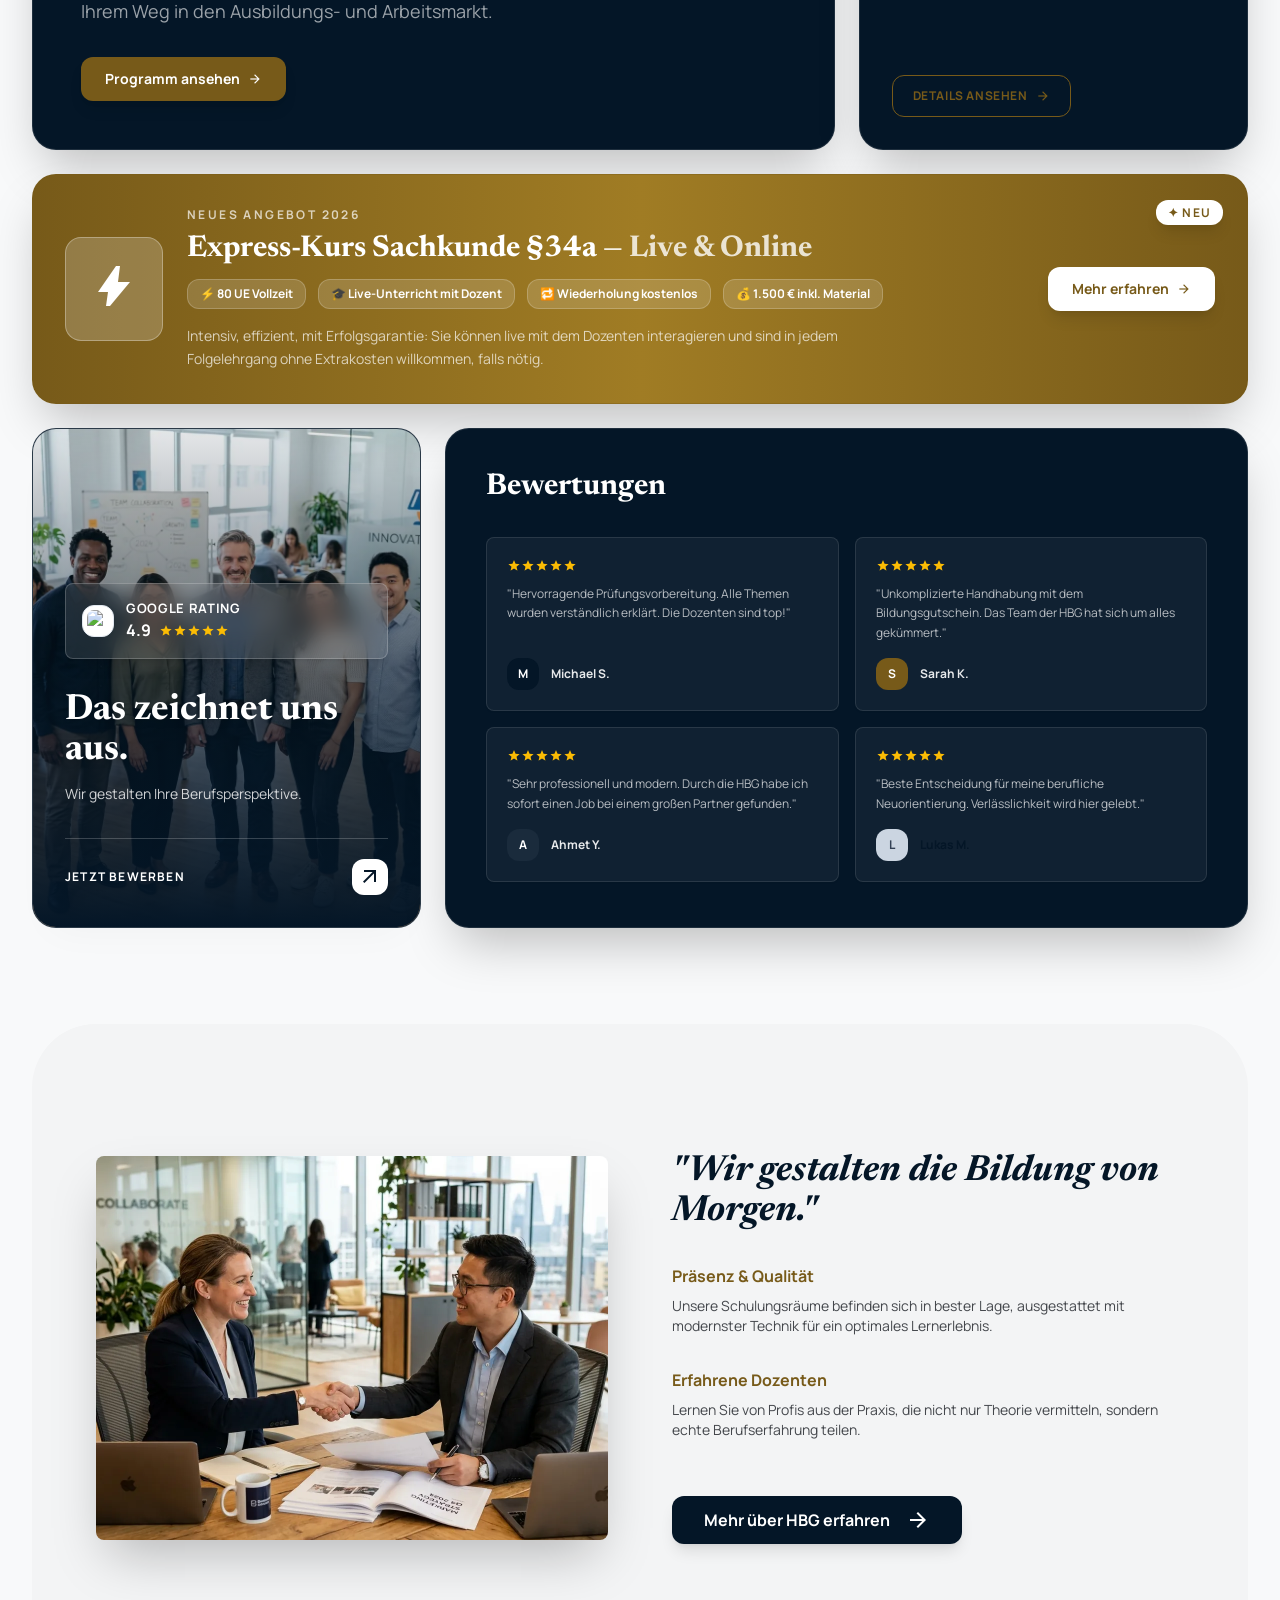
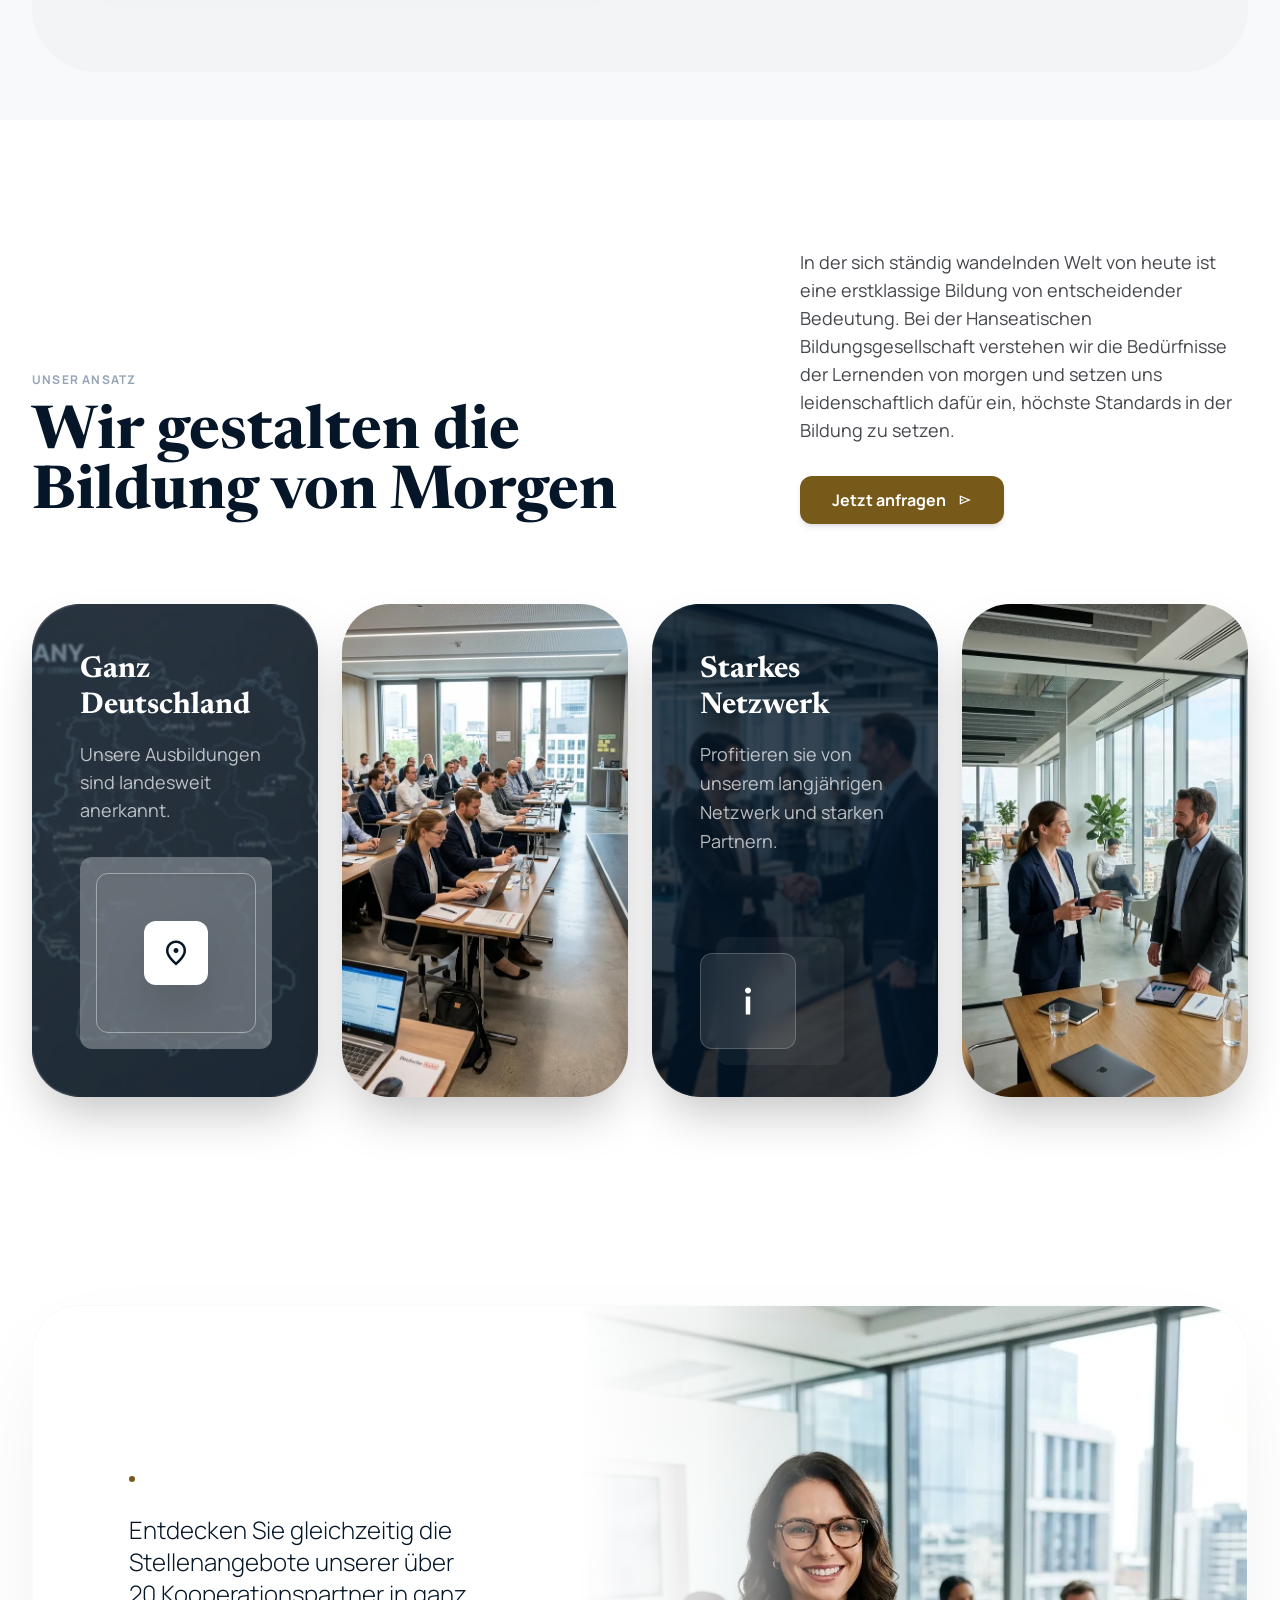
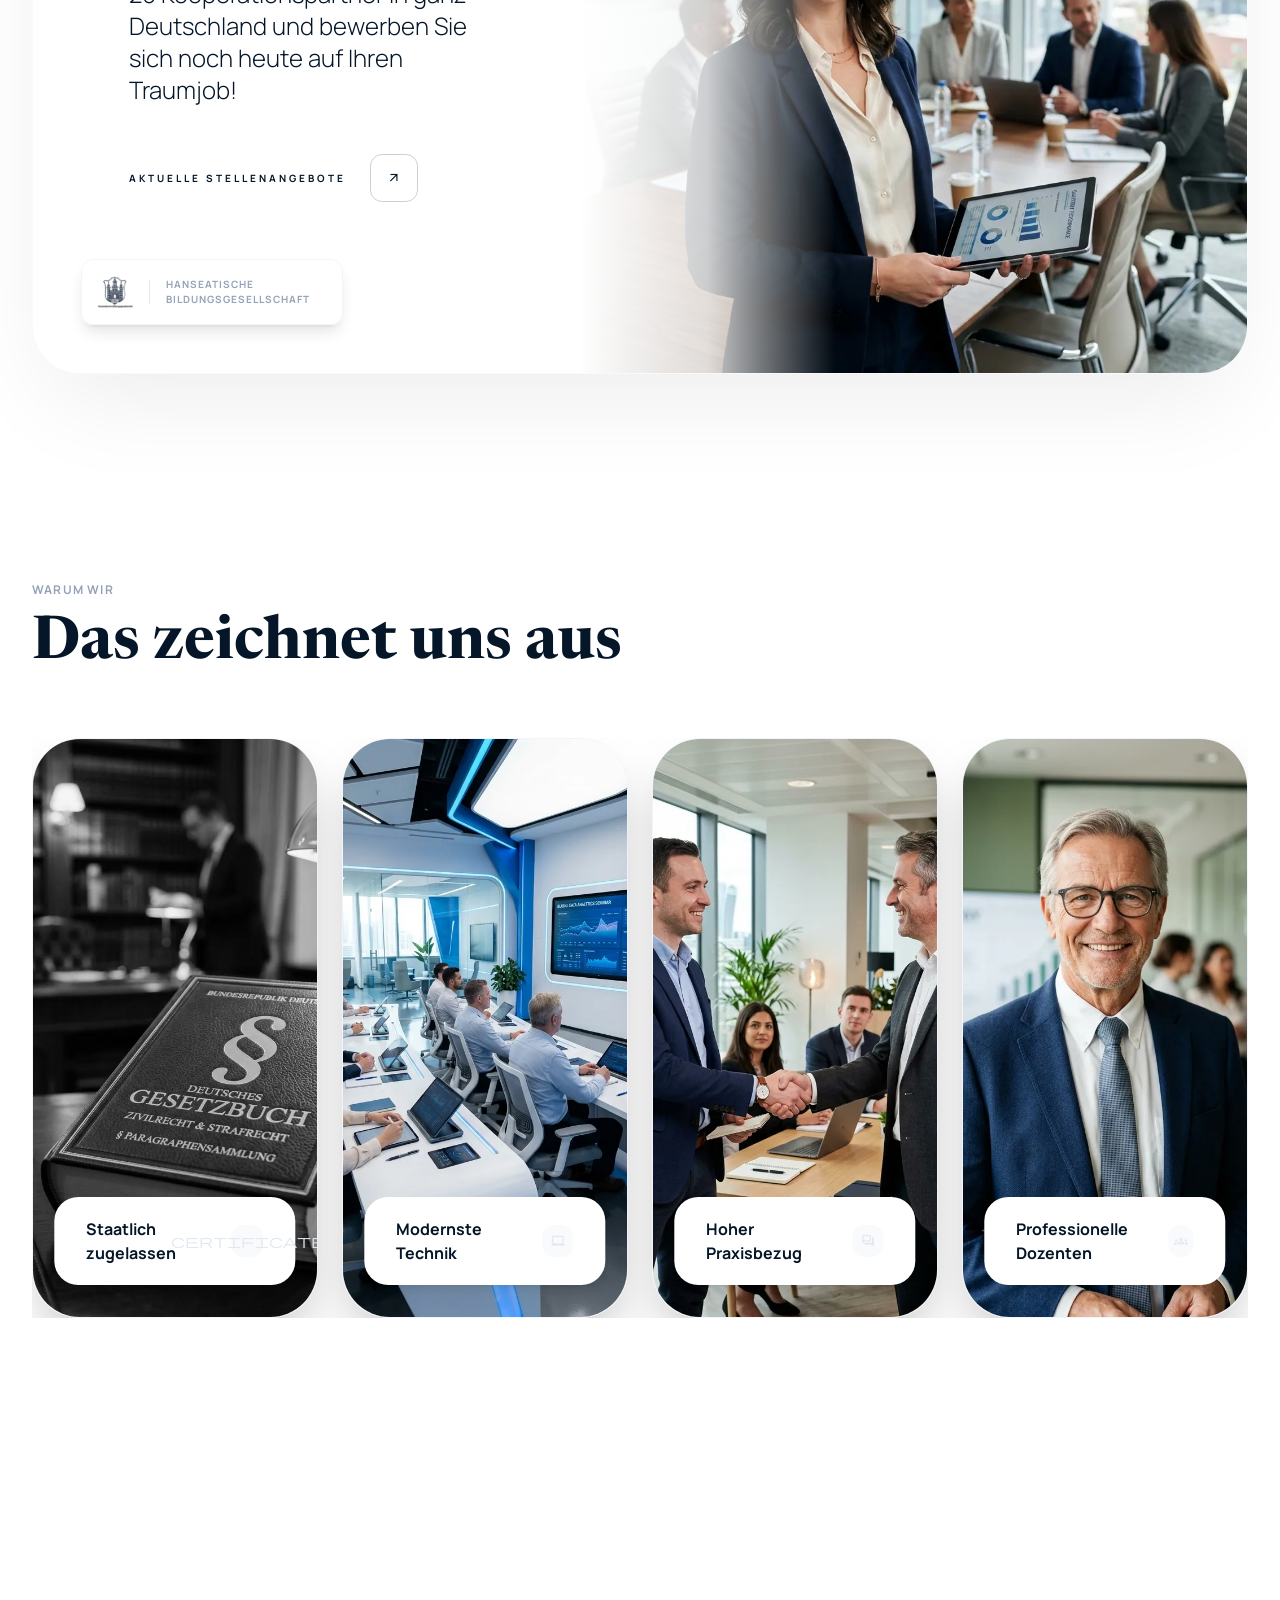
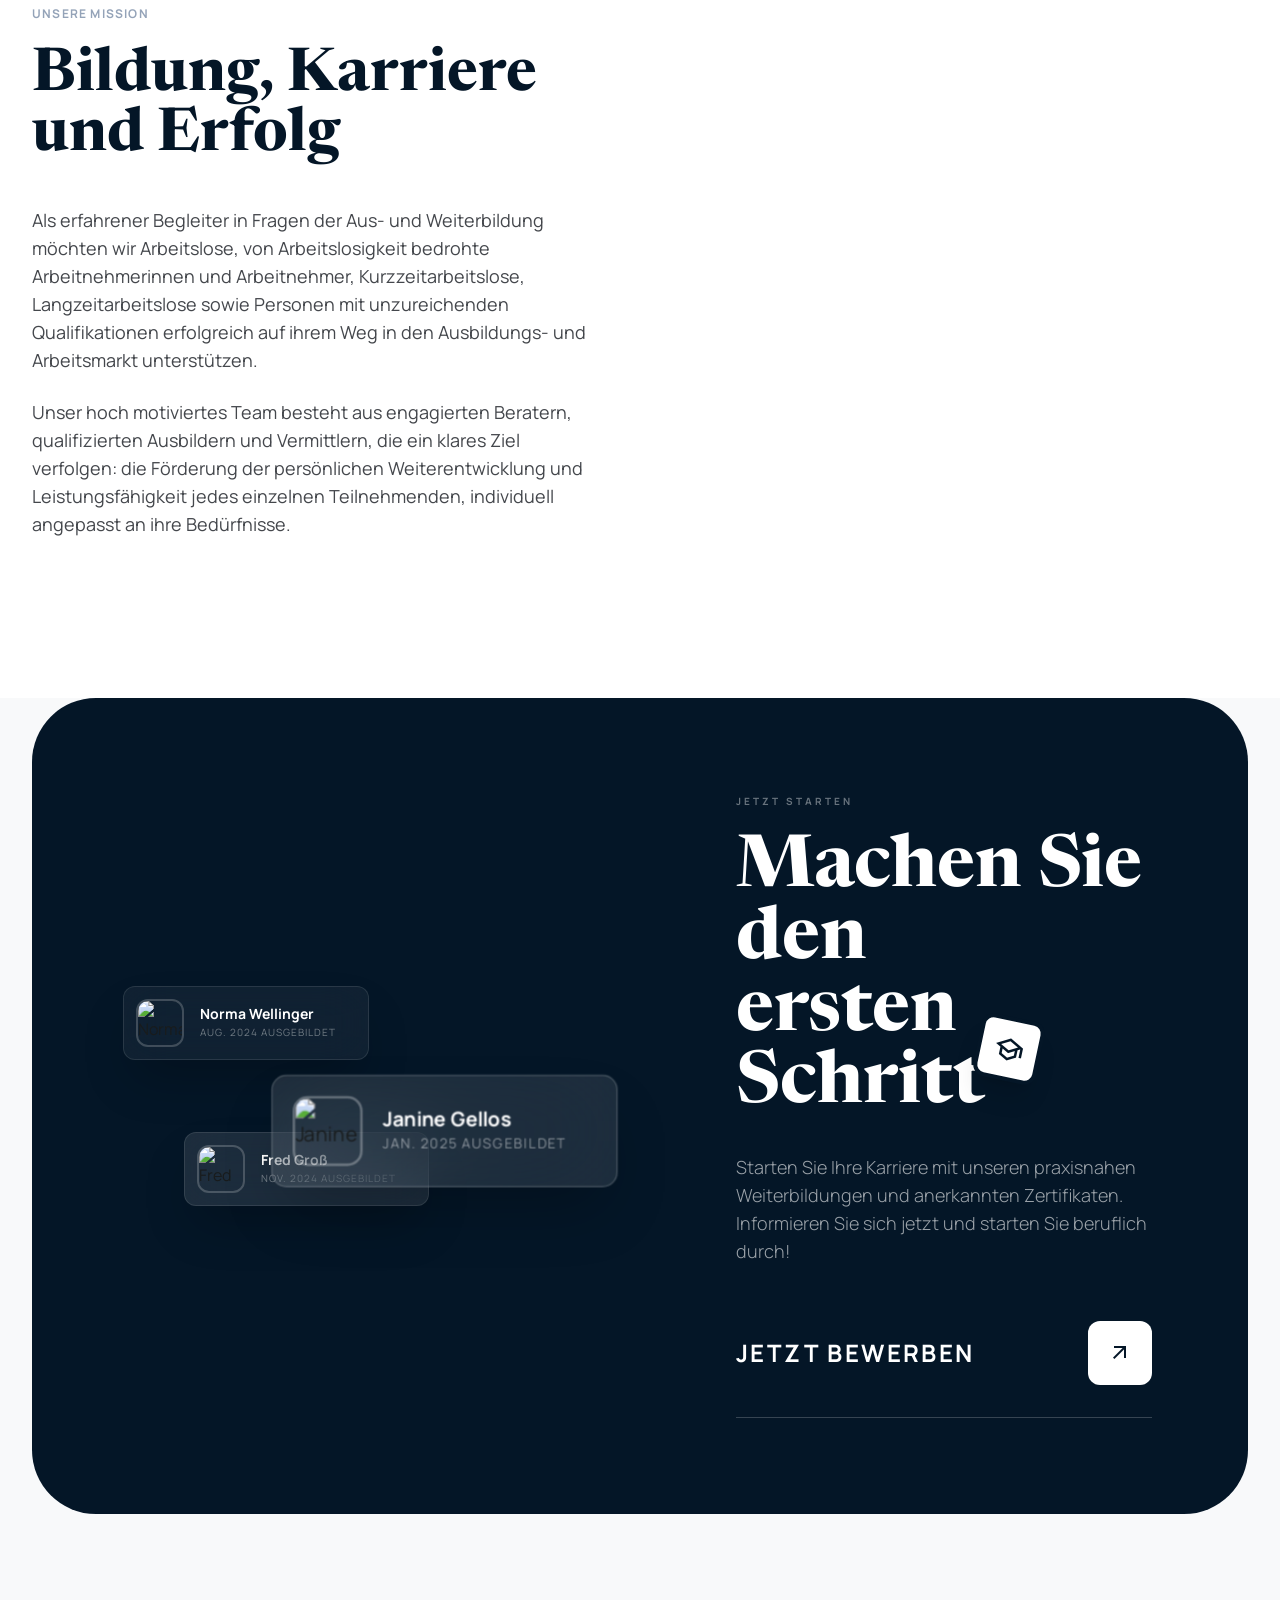
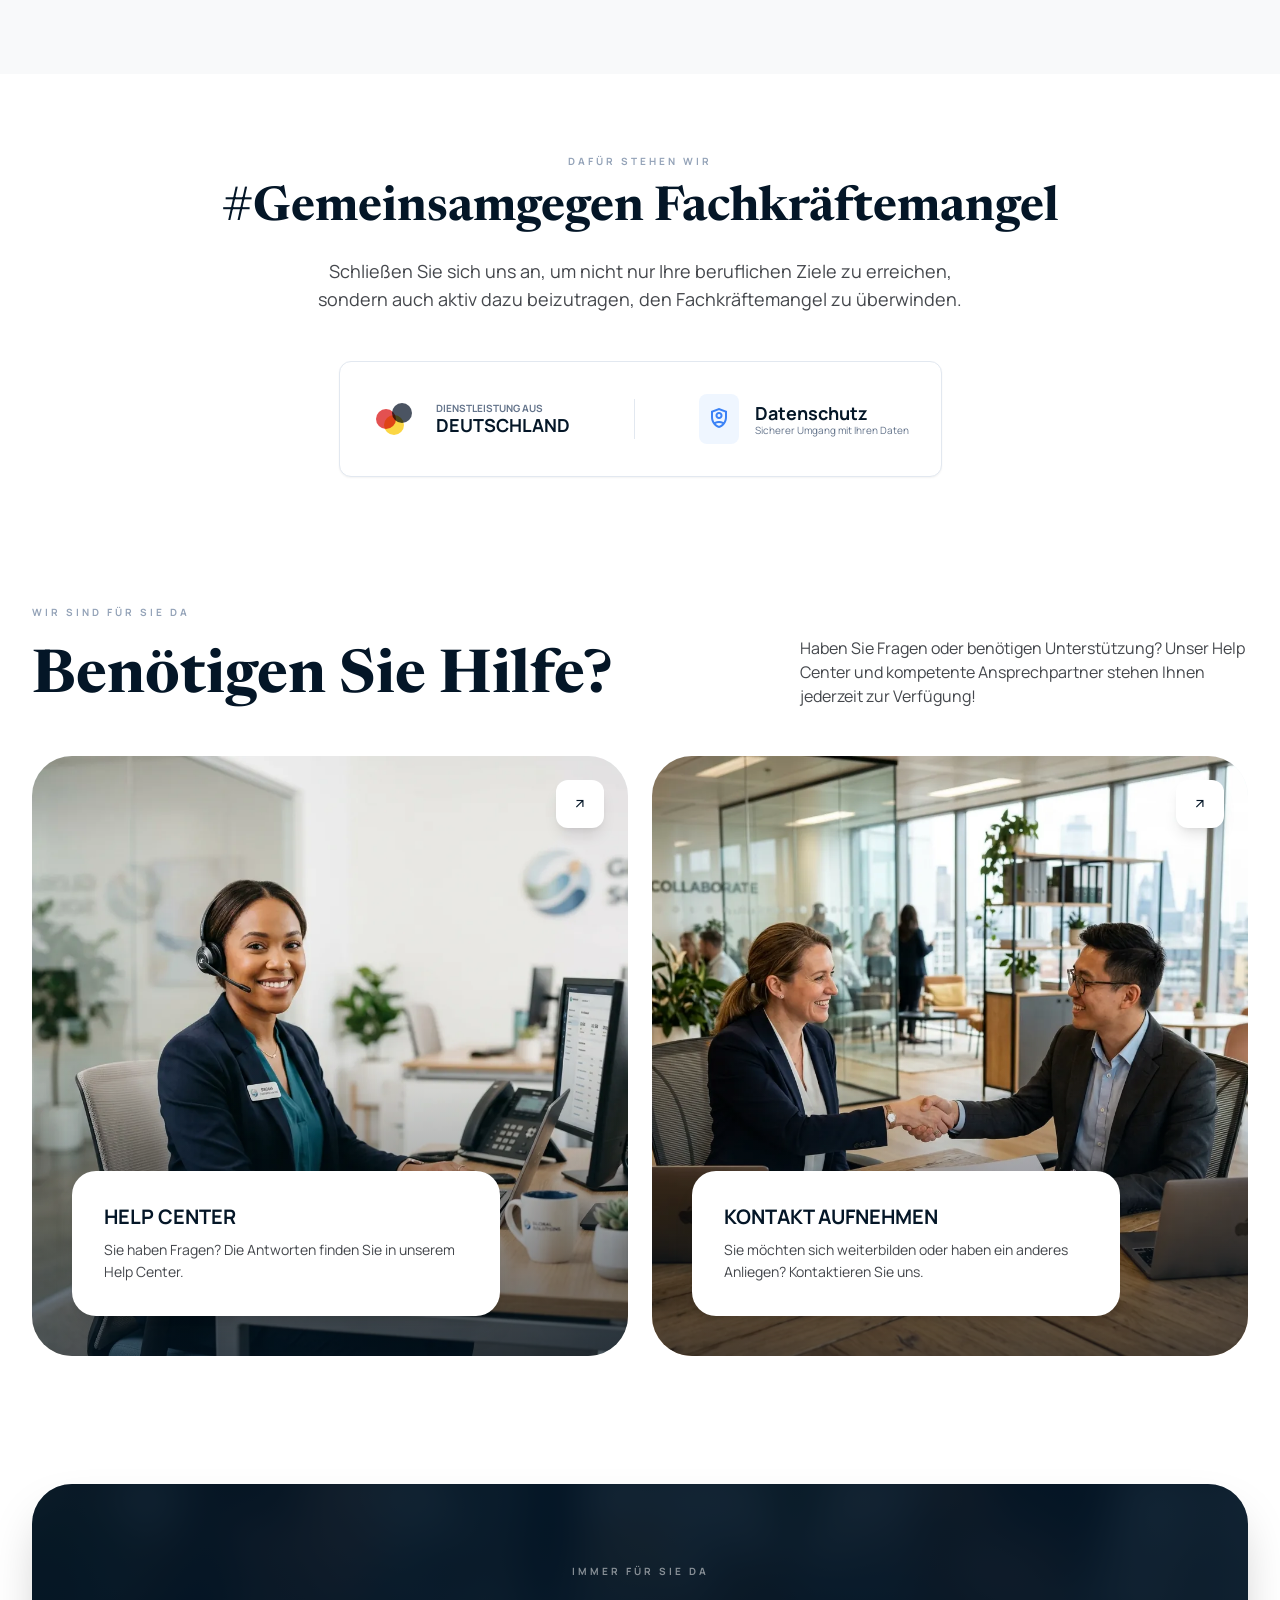
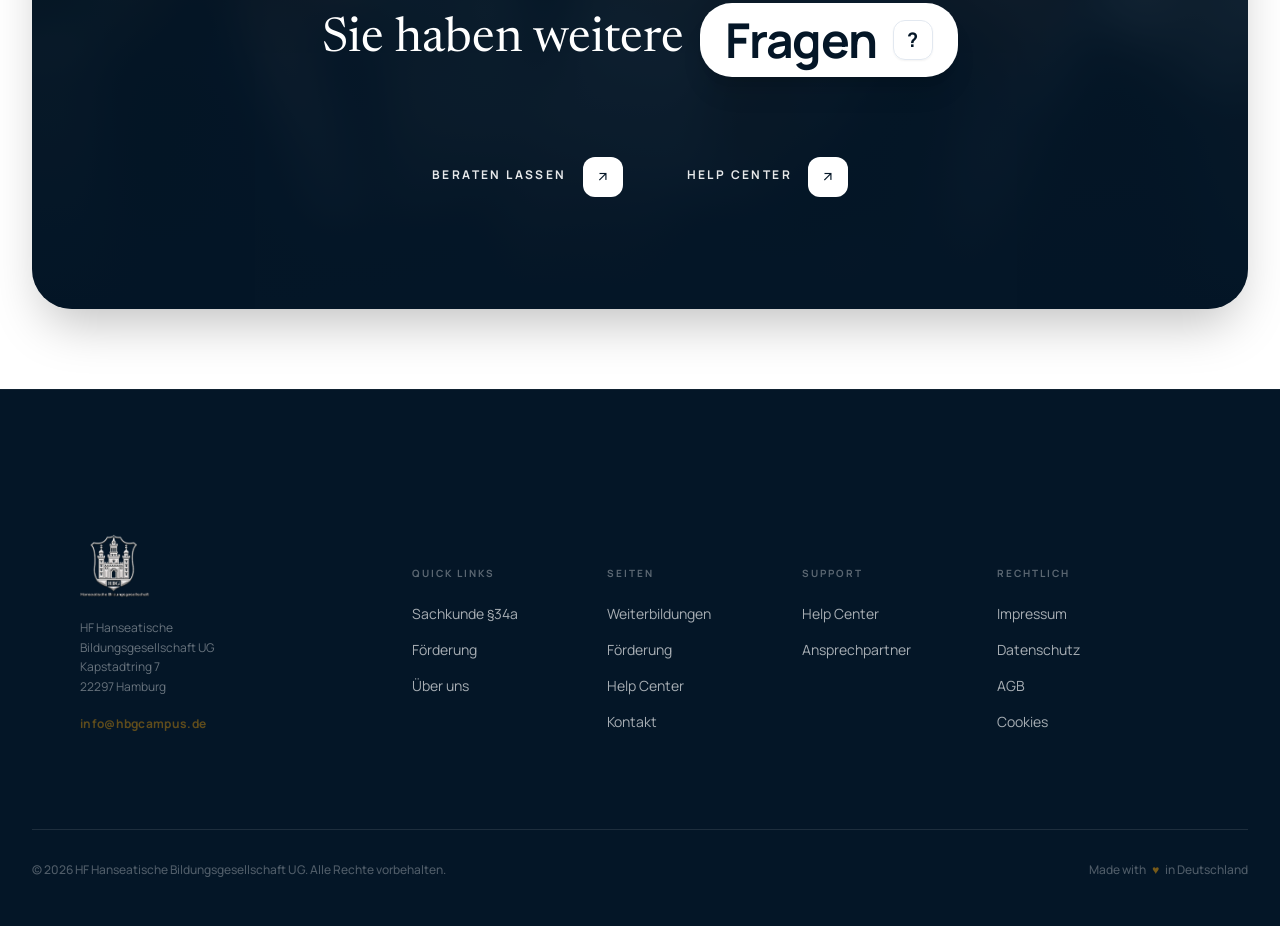
==== commit b34638ab: "Perf: Tailwind CDN -> lokale hbg.css (48KB statt 127KB), defer JS, externe Google-Bilder ersetzt" ====
--- a/index.html
+++ b/index.html
@@ -30,77 +30,13 @@
 <link rel="preload" as="image" href="hero_elbphilharmonie.webp" fetchpriority="high">
 <link rel="preconnect" href="https://fonts.googleapis.com">
 <link rel="preconnect" href="https://fonts.gstatic.com" crossorigin>
-<link rel="preconnect" href="https://cdn.tailwindcss.com" crossorigin>
 
 <!-- Fonts & Icons -->
-<link rel="preload" as="style" onload="this.onload=null;this.rel='stylesheet'" href="https://fonts.googleapis.com/css2?family=Newsreader:ital,opsz,wght@0,6..72,200..800;1,6..72,200..800&family=Manrope:wght@200..800&display=swap">
+<link rel="preload" as="style" onload="this.onload=null;this.rel='stylesheet'" href="https://fonts.googleapis.com/css2?family=Newsreader:ital,opsz,wght@0,6..72,300;0,6..72,700;1,6..72,400&family=Manrope:wght@400;500;600;700&display=swap">
 <link rel="preload" as="style" onload="this.onload=null;this.rel='stylesheet'" href="https://fonts.googleapis.com/css2?family=Material+Symbols+Outlined:wght,FILL@100..700,0..1&display=swap">
 
-<script src="https://cdn.tailwindcss.com?plugins=forms,container-queries"></script>
-<script id="tailwind-config">
-      tailwind.config = {
-        darkMode: "class",
-        theme: {
-          extend: {
-            colors: {
-              "on-error-container": "#93000a",
-              "tertiary-container": "#392700",
-              "inverse-surface": "#2e3132",
-              "tertiary-fixed": "#ffdea5",
-              "primary-fixed": "#d2e4fb",
-              "error-container": "#ffdad6",
-              "on-primary-container": "#8192a7",
-              "surface-bright": "#f8f9fa",
-              "secondary-fixed": "#ffdea5",
-              "primary-fixed-dim": "#b7c8de",
-              "on-secondary": "#ffffff",
-              "tertiary": "#1f1300",
-              "on-tertiary": "#ffffff",
-              "outline": "#74777d",
-              "secondary-container": "#fed488",
-              "primary-container": "#1a2b3c",
-              "surface-variant": "#e1e3e4",
-              "inverse-on-surface": "#f0f1f2",
-              "inverse-primary": "#b7c8de",
-              "on-tertiary-fixed": "#261900",
-              "on-primary-fixed": "#0b1d2d",
-              "on-primary-fixed-variant": "#38485a",
-              "tertiary-fixed-dim": "#e9c176",
-              "surface": "#f8f9fa",
-              "surface-dim": "#d9dadb",
-              "on-tertiary-fixed-variant": "#5d4201",
-              "error": "#ba1a1a",
-              "on-error": "#ffffff",
-              "on-secondary-fixed-variant": "#5d4201",
-              "on-surface-variant": "#44474c",
-              "surface-tint": "#4f6073",
-              "surface-container-highest": "#e1e3e4",
-              "on-background": "#191c1d",
-              "surface-container-low": "#f3f4f5",
-              "background": "#f8f9fa",
-              "on-secondary-fixed": "#261900",
-              "on-surface": "#191c1d",
-              "surface-container-lowest": "#ffffff",
-              "secondary-fixed-dim": "#e9c176",
-              "primary": "#041627",
-              "outline-variant": "#c4c6cd",
-              "on-secondary-container": "#785a1a",
-              "surface-container-high": "#e7e8e9",
-              "on-primary": "#ffffff",
-              "secondary": "#775a19",
-              "surface-container": "#edeeef",
-              "on-tertiary-container": "#af8c47"
-            },
-            fontFamily: {
-              "headline": ["Newsreader"],
-              "body": ["Manrope"],
-              "label": ["Manrope"]
-            },
-            borderRadius: {"DEFAULT": "0.125rem", "lg": "0.25rem", "xl": "0.5rem", "full": "0.75rem"},
-          },
-        },
-      }
-    </script>
+<link rel="stylesheet" href="hbg.css">
+
 <style>
     @font-face { font-display: swap; }
         .material-symbols-outlined {
@@ -468,7 +404,7 @@
 <div class="flex flex-col md:flex-row gap-5 md:p-8 md:gap-16 items-center">
 <div class="w-full md:w-1/2">
 <div class="relative rounded-xl overflow-hidden shadow-2xl">
-<img alt="Modern Office" class="w-full aspect-[16/9] md:aspect-[4/3] object-cover" src="https://lh3.googleusercontent.com/aida-public/[base64]" loading="lazy">
+<img alt="Modern Office" class="w-full aspect-[16/9] md:aspect-[4/3] object-cover" src="contact_consultation.webp" loading="lazy">
 </div>
 </div>
 <div class="w-full md:w-1/2">
@@ -948,8 +884,8 @@
         });
     });
 </script>
-<script src="cookie-consent.js"></script>
-<script src="translations.js"></script>
+<script src="cookie-consent.js" defer></script>
+<script src="translations.js" defer></script>
 <script src="https://translate.google.com/translate_a/element.js?cb=googleTranslateElementInit" defer></script>
 <div id="google_translate_element" style="display:none"></div>
 
--- a/hbg.css
+++ b/hbg.css
@@ -0,0 +1 @@
+*,:after,:before{--tw-border-spacing-x:0;--tw-border-spacing-y:0;--tw-translate-x:0;--tw-translate-y:0;--tw-rotate:0;--tw-skew-x:0;--tw-skew-y:0;--tw-scale-x:1;--tw-scale-y:1;--tw-pan-x: ;--tw-pan-y: ;--tw-pinch-zoom: ;--tw-scroll-snap-strictness:proximity;--tw-gradient-from-position: ;--tw-gradient-via-position: ;--tw-gradient-to-position: ;--tw-ordinal: ;--tw-slashed-zero: ;--tw-numeric-figure: ;--tw-numeric-spacing: ;--tw-numeric-fraction: ;--tw-ring-inset: ;--tw-ring-offset-width:0px;--tw-ring-offset-color:#fff;--tw-ring-color:rgba(59,130,246,.5);--tw-ring-offset-shadow:0 0 #0000;--tw-ring-shadow:0 0 #0000;--tw-shadow:0 0 #0000;--tw-shadow-colored:0 0 #0000;--tw-blur: ;--tw-brightness: ;--tw-contrast: ;--tw-grayscale: ;--tw-hue-rotate: ;--tw-invert: ;--tw-saturate: ;--tw-sepia: ;--tw-drop-shadow: ;--tw-backdrop-blur: ;--tw-backdrop-brightness: ;--tw-backdrop-contrast: ;--tw-backdrop-grayscale: ;--tw-backdrop-hue-rotate: ;--tw-backdrop-invert: ;--tw-backdrop-opacity: ;--tw-backdrop-saturate: ;--tw-backdrop-sepia: ;--tw-contain-size: ;--tw-contain-layout: ;--tw-contain-paint: ;--tw-contain-style: }::backdrop{--tw-border-spacing-x:0;--tw-border-spacing-y:0;--tw-translate-x:0;--tw-translate-y:0;--tw-rotate:0;--tw-skew-x:0;--tw-skew-y:0;--tw-scale-x:1;--tw-scale-y:1;--tw-pan-x: ;--tw-pan-y: ;--tw-pinch-zoom: ;--tw-scroll-snap-strictness:proximity;--tw-gradient-from-position: ;--tw-gradient-via-position: ;--tw-gradient-to-position: ;--tw-ordinal: ;--tw-slashed-zero: ;--tw-numeric-figure: ;--tw-numeric-spacing: ;--tw-numeric-fraction: ;--tw-ring-inset: ;--tw-ring-offset-width:0px;--tw-ring-offset-color:#fff;--tw-ring-color:rgba(59,130,246,.5);--tw-ring-offset-shadow:0 0 #0000;--tw-ring-shadow:0 0 #0000;--tw-shadow:0 0 #0000;--tw-shadow-colored:0 0 #0000;--tw-blur: ;--tw-brightness: ;--tw-contrast: ;--tw-grayscale: ;--tw-hue-rotate: ;--tw-invert: ;--tw-saturate: ;--tw-sepia: ;--tw-drop-shadow: ;--tw-backdrop-blur: ;--tw-backdrop-brightness: ;--tw-backdrop-contrast: ;--tw-backdrop-grayscale: ;--tw-backdrop-hue-rotate: ;--tw-backdrop-invert: ;--tw-backdrop-opacity: ;--tw-backdrop-saturate: ;--tw-backdrop-sepia: ;--tw-contain-size: ;--tw-contain-layout: ;--tw-contain-paint: ;--tw-contain-style: }/*! tailwindcss v3.4.19 | MIT License | https://tailwindcss.com*/*,:after,:before{box-sizing:border-box;border:0 solid #e5e7eb}:after,:before{--tw-content:""}:host,html{line-height:1.5;-webkit-text-size-adjust:100%;-moz-tab-size:4;-o-tab-size:4;tab-size:4;font-family:ui-sans-serif,system-ui,sans-serif,Apple Color Emoji,Segoe UI Emoji,Segoe UI Symbol,Noto Color Emoji;font-feature-settings:normal;font-variation-settings:normal;-webkit-tap-highlight-color:transparent}body{margin:0;line-height:inherit}hr{height:0;color:inherit;border-top-width:1px}abbr:where([title]){-webkit-text-decoration:underline dotted;text-decoration:underline dotted}h1,h2,h3,h4,h5,h6{font-size:inherit;font-weight:inherit}a{color:inherit;text-decoration:inherit}b,strong{font-weight:bolder}code,kbd,pre,samp{font-family:ui-monospace,SFMono-Regular,Menlo,Monaco,Consolas,Liberation Mono,Courier New,monospace;font-feature-settings:normal;font-variation-settings:normal;font-size:1em}small{font-size:80%}sub,sup{font-size:75%;line-height:0;position:relative;vertical-align:baseline}sub{bottom:-.25em}sup{top:-.5em}table{text-indent:0;border-color:inherit;border-collapse:collapse}button,input,optgroup,select,textarea{font-family:inherit;font-feature-settings:inherit;font-variation-settings:inherit;font-size:100%;font-weight:inherit;line-height:inherit;letter-spacing:inherit;color:inherit;margin:0;padding:0}button,select{text-transform:none}button,input:where([type=button]),input:where([type=reset]),input:where([type=submit]){-webkit-appearance:button;background-color:transparent;background-image:none}:-moz-focusring{outline:auto}:-moz-ui-invalid{box-shadow:none}progress{vertical-align:baseline}::-webkit-inner-spin-button,::-webkit-outer-spin-button{height:auto}[type=search]{-webkit-appearance:textfield;outline-offset:-2px}::-webkit-search-decoration{-webkit-appearance:none}::-webkit-file-upload-button{-webkit-appearance:button;font:inherit}summary{display:list-item}blockquote,dd,dl,figure,h1,h2,h3,h4,h5,h6,hr,p,pre{margin:0}fieldset{margin:0}fieldset,legend{padding:0}menu,ol,ul{list-style:none;margin:0;padding:0}dialog{padding:0}textarea{resize:vertical}input::-moz-placeholder,textarea::-moz-placeholder{opacity:1;color:#9ca3af}input::placeholder,textarea::placeholder{opacity:1;color:#9ca3af}[role=button],button{cursor:pointer}:disabled{cursor:default}audio,canvas,embed,iframe,img,object,svg,video{display:block;vertical-align:middle}img,video{max-width:100%;height:auto}[hidden]:where(:not([hidden=until-found])){display:none}input:where(:not([type])),input:where([type=date]),input:where([type=datetime-local]),input:where([type=email]),input:where([type=month]),input:where([type=number]),input:where([type=password]),input:where([type=search]),input:where([type=tel]),input:where([type=text]),input:where([type=time]),input:where([type=url]),input:where([type=week]),select,select:where([multiple]),textarea{-webkit-appearance:none;-moz-appearance:none;appearance:none;background-color:#fff;border-color:#6b7280;border-width:1px;border-radius:0;padding:.5rem .75rem;font-size:1rem;line-height:1.5rem;--tw-shadow:0 0 #0000}input:where(:not([type])):focus,input:where([type=date]):focus,input:where([type=datetime-local]):focus,input:where([type=email]):focus,input:where([type=month]):focus,input:where([type=number]):focus,input:where([type=password]):focus,input:where([type=search]):focus,input:where([type=tel]):focus,input:where([type=text]):focus,input:where([type=time]):focus,input:where([type=url]):focus,input:where([type=week]):focus,select:focus,select:where([multiple]):focus,textarea:focus{outline:2px solid transparent;outline-offset:2px;--tw-ring-inset:var(--tw-empty,/*!*/ /*!*/);--tw-ring-offset-width:0px;--tw-ring-offset-color:#fff;--tw-ring-color:#2563eb;--tw-ring-offset-shadow:var(--tw-ring-inset) 0 0 0 var(--tw-ring-offset-width) var(--tw-ring-offset-color);--tw-ring-shadow:var(--tw-ring-inset) 0 0 0 calc(1px + var(--tw-ring-offset-width)) var(--tw-ring-color);box-shadow:var(--tw-ring-offset-shadow),var(--tw-ring-shadow),var(--tw-shadow);border-color:#2563eb}input::-moz-placeholder,textarea::-moz-placeholder{color:#6b7280;opacity:1}input::placeholder,textarea::placeholder{color:#6b7280;opacity:1}::-webkit-datetime-edit-fields-wrapper{padding:0}::-webkit-date-and-time-value{min-height:1.5em;text-align:inherit}::-webkit-datetime-edit{display:inline-flex}::-webkit-datetime-edit,::-webkit-datetime-edit-day-field,::-webkit-datetime-edit-hour-field,::-webkit-datetime-edit-meridiem-field,::-webkit-datetime-edit-millisecond-field,::-webkit-datetime-edit-minute-field,::-webkit-datetime-edit-month-field,::-webkit-datetime-edit-second-field,::-webkit-datetime-edit-year-field{padding-top:0;padding-bottom:0}select{background-image:url("data:image/svg+xml;charset=utf-8,%3Csvg xmlns='http://www.w3.org/2000/svg' fill='none' viewBox='0 0 20 20'%3E%3Cpath stroke='%236b7280' stroke-linecap='round' stroke-linejoin='round' stroke-width='1.5' d='m6 8 4 4 4-4'/%3E%3C/svg%3E");background-position:right .5rem center;background-repeat:no-repeat;background-size:1.5em 1.5em;padding-right:2.5rem;-webkit-print-color-adjust:exact;print-color-adjust:exact}select:where([multiple]),select:where([size]:not([size="1"])){background-image:none;background-position:0 0;background-repeat:unset;background-size:initial;padding-right:.75rem;-webkit-print-color-adjust:unset;print-color-adjust:unset}input:where([type=checkbox]),input:where([type=radio]){-webkit-appearance:none;-moz-appearance:none;appearance:none;padding:0;-webkit-print-color-adjust:exact;print-color-adjust:exact;display:inline-block;vertical-align:middle;background-origin:border-box;-webkit-user-select:none;-moz-user-select:none;user-select:none;flex-shrink:0;height:1rem;width:1rem;color:#2563eb;background-color:#fff;border-color:#6b7280;border-width:1px;--tw-shadow:0 0 #0000}input:where([type=checkbox]){border-radius:0}input:where([type=radio]){border-radius:100%}input:where([type=checkbox]):focus,input:where([type=radio]):focus{outline:2px solid transparent;outline-offset:2px;--tw-ring-inset:var(--tw-empty,/*!*/ /*!*/);--tw-ring-offset-width:2px;--tw-ring-offset-color:#fff;--tw-ring-color:#2563eb;--tw-ring-offset-shadow:var(--tw-ring-inset) 0 0 0 var(--tw-ring-offset-width) var(--tw-ring-offset-color);--tw-ring-shadow:var(--tw-ring-inset) 0 0 0 calc(2px + var(--tw-ring-offset-width)) var(--tw-ring-color);box-shadow:var(--tw-ring-offset-shadow),var(--tw-ring-shadow),var(--tw-shadow)}input:where([type=checkbox]):checked,input:where([type=radio]):checked{border-color:transparent;background-color:currentColor;background-size:100% 100%;background-position:50%;background-repeat:no-repeat}input:where([type=checkbox]):checked{background-image:url("data:image/svg+xml;charset=utf-8,%3Csvg xmlns='http://www.w3.org/2000/svg' fill='%23fff' viewBox='0 0 16 16'%3E%3Cpath d='M12.207 4.793a1 1 0 0 1 0 1.414l-5 5a1 1 0 0 1-1.414 0l-2-2a1 1 0 0 1 1.414-1.414L6.5 9.086l4.293-4.293a1 1 0 0 1 1.414 0'/%3E%3C/svg%3E")}@media (forced-colors:active) {input:where([type=checkbox]):checked{-webkit-appearance:auto;-moz-appearance:auto;appearance:auto}}input:where([type=radio]):checked{background-image:url("data:image/svg+xml;charset=utf-8,%3Csvg xmlns='http://www.w3.org/2000/svg' fill='%23fff' viewBox='0 0 16 16'%3E%3Ccircle cx='8' cy='8' r='3'/%3E%3C/svg%3E")}@media (forced-colors:active) {input:where([type=radio]):checked{-webkit-appearance:auto;-moz-appearance:auto;appearance:auto}}input:where([type=checkbox]):checked:focus,input:where([type=checkbox]):checked:hover,input:where([type=radio]):checked:focus,input:where([type=radio]):checked:hover{border-color:transparent;background-color:currentColor}input:where([type=checkbox]):indeterminate{background-image:url("data:image/svg+xml;charset=utf-8,%3Csvg xmlns='http://www.w3.org/2000/svg' fill='none' viewBox='0 0 16 16'%3E%3Cpath stroke='%23fff' stroke-linecap='round' stroke-linejoin='round' stroke-width='2' d='M4 8h8'/%3E%3C/svg%3E");border-color:transparent;background-color:currentColor;background-size:100% 100%;background-position:50%;background-repeat:no-repeat}@media (forced-colors:active) {input:where([type=checkbox]):indeterminate{-webkit-appearance:auto;-moz-appearance:auto;appearance:auto}}input:where([type=checkbox]):indeterminate:focus,input:where([type=checkbox]):indeterminate:hover{border-color:transparent;background-color:currentColor}input:where([type=file]){background:unset;border-color:inherit;border-width:0;border-radius:0;padding:0;font-size:unset;line-height:inherit}input:where([type=file]):focus{outline:1px solid ButtonText;outline:1px auto -webkit-focus-ring-color}.container{width:100%}@media (min-width:640px){.container{max-width:640px}}@media (min-width:768px){.container{max-width:768px}}@media (min-width:1024px){.container{max-width:1024px}}@media (min-width:1280px){.container{max-width:1280px}}@media (min-width:1536px){.container{max-width:1536px}}.visible{visibility:visible}.fixed{position:fixed}.absolute{position:absolute}.relative{position:relative}.sticky{position:sticky}.inset-0{inset:0}.inset-y-0{top:0;bottom:0}.-right-12{right:-3rem}.-right-14{right:-3.5rem}.-right-2{right:-.5rem}.-top-2{top:-.5rem}.-top-4{top:-1rem}.bottom-0{bottom:0}.bottom-1{bottom:.25rem}.bottom-6{bottom:1.5rem}.bottom-8{bottom:2rem}.bottom-\[25\%\]{bottom:25%}.left-0{left:0}.left-1{left:.25rem}.left-1\/2{left:50%}.left-3{left:.75rem}.left-6{left:1.5rem}.left-\[15\%\]{left:15%}.left-\[25\%\]{left:25%}.left-\[45\%\]{left:45%}.right-0{right:0}.right-2{right:.5rem}.right-4{right:1rem}.right-6{right:1.5rem}.right-8{right:2rem}.top-0{top:0}.top-1{top:.25rem}.top-1\/2{top:50%}.top-32{top:8rem}.top-4{top:1rem}.top-6{top:1.5rem}.top-\[20\%\]{top:20%}.top-\[45\%\]{top:45%}.top-\[calc\(100\%\+12px\)\]{top:calc(100% + 12px)}.-z-10{z-index:-10}.z-0{z-index:0}.z-10{z-index:10}.z-20{z-index:20}.z-50{z-index:50}.z-\[200\]{z-index:200}.z-\[55\]{z-index:55}.col-span-12{grid-column:span 12/span 12}.col-span-2{grid-column:span 2/span 2}.mx-4{margin-left:1rem;margin-right:1rem}.mx-auto{margin-left:auto;margin-right:auto}.my-4{margin-top:1rem;margin-bottom:1rem}.my-8{margin-top:2rem;margin-bottom:2rem}.mb-0{margin-bottom:0}.mb-0\.5{margin-bottom:.125rem}.mb-1{margin-bottom:.25rem}.mb-10{margin-bottom:2.5rem}.mb-12{margin-bottom:3rem}.mb-2{margin-bottom:.5rem}.mb-20{margin-bottom:5rem}.mb-3{margin-bottom:.75rem}.mb-32{margin-bottom:8rem}.mb-4{margin-bottom:1rem}.mb-5{margin-bottom:1.25rem}.mb-6{margin-bottom:1.5rem}.mb-8{margin-bottom:2rem}.mr-2{margin-right:.5rem}.mt-0\.5{margin-top:.125rem}.mt-1{margin-top:.25rem}.mt-10{margin-top:2.5rem}.mt-16{margin-top:4rem}.mt-20{margin-top:5rem}.mt-4{margin-top:1rem}.mt-6{margin-top:1.5rem}.mt-8{margin-top:2rem}.mt-auto{margin-top:auto}.line-clamp-3{overflow:hidden;display:-webkit-box;-webkit-box-orient:vertical;-webkit-line-clamp:3}.block{display:block}.inline-block{display:inline-block}.flex{display:flex}.inline-flex{display:inline-flex}.grid{display:grid}.hidden{display:none}.aspect-\[16\/9\]{aspect-ratio:16/9}.aspect-\[3\/4\]{aspect-ratio:3/4}.h-10{height:2.5rem}.h-12{height:3rem}.h-14{height:3.5rem}.h-16{height:4rem}.h-2{height:.5rem}.h-24{height:6rem}.h-32{height:8rem}.h-48{height:12rem}.h-5{height:1.25rem}.h-56{height:14rem}.h-6{height:1.5rem}.h-8{height:2rem}.h-\[150\%\]{height:150%}.h-\[260px\]{height:260px}.h-\[400px\]{height:400px}.h-\[500px\]{height:500px}.h-\[55px\]{height:55px}.h-\[580px\]{height:580px}.h-\[6px\]{height:6px}.h-\[80px\]{height:80px}.h-full{height:100%}.h-px{height:1px}.min-h-\[260px\]{min-height:260px}.min-h-\[320px\]{min-height:320px}.min-h-\[350px\]{min-height:350px}.min-h-\[450px\]{min-height:450px}.min-h-\[500px\]{min-height:500px}.min-h-\[85vh\]{min-height:85vh}.w-10{width:2.5rem}.w-12{width:3rem}.w-14{width:3.5rem}.w-16{width:4rem}.w-2{width:.5rem}.w-24{width:6rem}.w-32{width:8rem}.w-36{width:9rem}.w-48{width:12rem}.w-5{width:1.25rem}.w-64{width:16rem}.w-8{width:2rem}.w-\[150\%\]{width:150%}.w-\[280px\]{width:280px}.w-\[300px\]{width:300px}.w-\[6px\]{width:6px}.w-\[85\%\]{width:85%}.w-auto{width:auto}.w-full{width:100%}.w-px{width:1px}.max-w-2xl{max-width:42rem}.max-w-3xl{max-width:48rem}.max-w-4xl{max-width:56rem}.max-w-5xl{max-width:64rem}.max-w-\[200px\]{max-width:200px}.max-w-md{max-width:28rem}.max-w-none{max-width:none}.max-w-screen-2xl{max-width:1536px}.max-w-screen-md{max-width:768px}.max-w-screen-xl{max-width:1280px}.max-w-sm{max-width:24rem}.max-w-xl{max-width:36rem}.flex-1{flex:1 1 0%}.flex-shrink-0,.shrink-0{flex-shrink:0}.-translate-x-1\/2{--tw-translate-x:-50%}.-translate-x-1\/2,.-translate-x-full{transform:translate(var(--tw-translate-x),var(--tw-translate-y)) rotate(var(--tw-rotate)) skewX(var(--tw-skew-x)) skewY(var(--tw-skew-y)) scaleX(var(--tw-scale-x)) scaleY(var(--tw-scale-y))}.-translate-x-full{--tw-translate-x:-100%}.-translate-y-1\/2{--tw-translate-y:-50%}.-translate-y-1\/2,.translate-x-full{transform:translate(var(--tw-translate-x),var(--tw-translate-y)) rotate(var(--tw-rotate)) skewX(var(--tw-skew-x)) skewY(var(--tw-skew-y)) scaleX(var(--tw-scale-x)) scaleY(var(--tw-scale-y))}.translate-x-full{--tw-translate-x:100%}.translate-y-\[-2px\]{--tw-translate-y:-2px}.rotate-12,.translate-y-\[-2px\]{transform:translate(var(--tw-translate-x),var(--tw-translate-y)) rotate(var(--tw-rotate)) skewX(var(--tw-skew-x)) skewY(var(--tw-skew-y)) scaleX(var(--tw-scale-x)) scaleY(var(--tw-scale-y))}.rotate-12{--tw-rotate:12deg}.scale-105{--tw-scale-x:1.05;--tw-scale-y:1.05}.scale-105,.scale-110{transform:translate(var(--tw-translate-x),var(--tw-translate-y)) rotate(var(--tw-rotate)) skewX(var(--tw-skew-x)) skewY(var(--tw-skew-y)) scaleX(var(--tw-scale-x)) scaleY(var(--tw-scale-y))}.scale-110{--tw-scale-x:1.1;--tw-scale-y:1.1}.scale-125{--tw-scale-x:1.25;--tw-scale-y:1.25}.scale-125,.transform{transform:translate(var(--tw-translate-x),var(--tw-translate-y)) rotate(var(--tw-rotate)) skewX(var(--tw-skew-x)) skewY(var(--tw-skew-y)) scaleX(var(--tw-scale-x)) scaleY(var(--tw-scale-y))}@keyframes pulse{50%{opacity:.5}}.animate-pulse{animation:pulse 2s cubic-bezier(.4,0,.6,1) infinite}.cursor-pointer{cursor:pointer}.list-disc{list-style-type:disc}.list-none{list-style-type:none}.columns-1{-moz-columns:1;column-count:1}.grid-cols-1{grid-template-columns:repeat(1,minmax(0,1fr))}.grid-cols-12{grid-template-columns:repeat(12,minmax(0,1fr))}.grid-cols-5{grid-template-columns:repeat(5,minmax(0,1fr))}.flex-col{flex-direction:column}.flex-wrap{flex-wrap:wrap}.items-start{align-items:flex-start}.items-end{align-items:flex-end}.items-center{align-items:center}.items-stretch{align-items:stretch}.justify-end{justify-content:flex-end}.justify-center{justify-content:center}.justify-between{justify-content:space-between}.gap-1{gap:.25rem}.gap-1\.5{gap:.375rem}.gap-16{gap:4rem}.gap-2{gap:.5rem}.gap-3{gap:.75rem}.gap-4{gap:1rem}.gap-5{gap:1.25rem}.gap-6{gap:1.5rem}.space-x-10>:not([hidden])~:not([hidden]){--tw-space-x-reverse:0;margin-right:calc(2.5rem*var(--tw-space-x-reverse));margin-left:calc(2.5rem*(1 - var(--tw-space-x-reverse)))}.space-x-8>:not([hidden])~:not([hidden]){--tw-space-x-reverse:0;margin-right:calc(2rem*var(--tw-space-x-reverse));margin-left:calc(2rem*(1 - var(--tw-space-x-reverse)))}.space-y-10>:not([hidden])~:not([hidden]){--tw-space-y-reverse:0;margin-top:calc(2.5rem*(1 - var(--tw-space-y-reverse)));margin-bottom:calc(2.5rem*var(--tw-space-y-reverse))}.space-y-12>:not([hidden])~:not([hidden]){--tw-space-y-reverse:0;margin-top:calc(3rem*(1 - var(--tw-space-y-reverse)));margin-bottom:calc(3rem*var(--tw-space-y-reverse))}.space-y-16>:not([hidden])~:not([hidden]){--tw-space-y-reverse:0;margin-top:calc(4rem*(1 - var(--tw-space-y-reverse)));margin-bottom:calc(4rem*var(--tw-space-y-reverse))}.space-y-2>:not([hidden])~:not([hidden]){--tw-space-y-reverse:0;margin-top:calc(.5rem*(1 - var(--tw-space-y-reverse)));margin-bottom:calc(.5rem*var(--tw-space-y-reverse))}.space-y-3>:not([hidden])~:not([hidden]){--tw-space-y-reverse:0;margin-top:calc(.75rem*(1 - var(--tw-space-y-reverse)));margin-bottom:calc(.75rem*var(--tw-space-y-reverse))}.space-y-4>:not([hidden])~:not([hidden]){--tw-space-y-reverse:0;margin-top:calc(1rem*(1 - var(--tw-space-y-reverse)));margin-bottom:calc(1rem*var(--tw-space-y-reverse))}.space-y-5>:not([hidden])~:not([hidden]){--tw-space-y-reverse:0;margin-top:calc(1.25rem*(1 - var(--tw-space-y-reverse)));margin-bottom:calc(1.25rem*var(--tw-space-y-reverse))}.space-y-6>:not([hidden])~:not([hidden]){--tw-space-y-reverse:0;margin-top:calc(1.5rem*(1 - var(--tw-space-y-reverse)));margin-bottom:calc(1.5rem*var(--tw-space-y-reverse))}.space-y-7>:not([hidden])~:not([hidden]){--tw-space-y-reverse:0;margin-top:calc(1.75rem*(1 - var(--tw-space-y-reverse)));margin-bottom:calc(1.75rem*var(--tw-space-y-reverse))}.space-y-8>:not([hidden])~:not([hidden]){--tw-space-y-reverse:0;margin-top:calc(2rem*(1 - var(--tw-space-y-reverse)));margin-bottom:calc(2rem*var(--tw-space-y-reverse))}.overflow-hidden,.truncate{overflow:hidden}.truncate{text-overflow:ellipsis;white-space:nowrap}.rounded-2xl{border-radius:1rem}.rounded-3xl{border-radius:1.5rem}.rounded-\[2\.5rem\]{border-radius:2.5rem}.rounded-\[2rem\]{border-radius:2rem}.rounded-\[3rem\]{border-radius:3rem}.rounded-\[4rem\]{border-radius:4rem}.rounded-full{border-radius:.75rem}.rounded-md{border-radius:.375rem}.rounded-sm{border-radius:.125rem}.rounded-xl{border-radius:.5rem}.rounded-r-lg{border-top-right-radius:.25rem;border-bottom-right-radius:.25rem}.rounded-r-xl{border-top-right-radius:.5rem;border-bottom-right-radius:.5rem}.border{border-width:1px}.border-2{border-width:2px}.border-4{border-width:4px}.border-b{border-bottom-width:1px}.border-l-4{border-left-width:4px}.border-t{border-top-width:1px}.border-none{border-style:none}.border-\[\#041627\]{--tw-border-opacity:1;border-color:rgb(4 22 39/var(--tw-border-opacity,1))}.border-outline-variant\/20{border-color:hsla(227,8%,79%,.2)}.border-primary{--tw-border-opacity:1;border-color:rgb(4 22 39/var(--tw-border-opacity,1))}.border-primary\/20{border-color:rgba(4,22,39,.2)}.border-red-200{--tw-border-opacity:1;border-color:rgb(254 202 202/var(--tw-border-opacity,1))}.border-secondary{--tw-border-opacity:1;border-color:rgb(119 90 25/var(--tw-border-opacity,1))}.border-secondary\/40{border-color:rgba(119,90,25,.4)}.border-slate-100{--tw-border-opacity:1;border-color:rgb(241 245 249/var(--tw-border-opacity,1))}.border-slate-100\/50{border-color:rgba(241,245,249,.5)}.border-slate-200{--tw-border-opacity:1;border-color:rgb(226 232 240/var(--tw-border-opacity,1))}.border-surface-container-low{--tw-border-opacity:1;border-color:rgb(243 244 245/var(--tw-border-opacity,1))}.border-transparent{border-color:transparent}.border-white\/10{border-color:hsla(0,0%,100%,.1)}.border-white\/20{border-color:hsla(0,0%,100%,.2)}.border-white\/30{border-color:hsla(0,0%,100%,.3)}.border-white\/40{border-color:hsla(0,0%,100%,.4)}.border-white\/5{border-color:hsla(0,0%,100%,.05)}.bg-\[\#041627\]{--tw-bg-opacity:1;background-color:rgb(4 22 39/var(--tw-bg-opacity,1))}.bg-\[\#041627\]\/80{background-color:rgba(4,22,39,.8)}.bg-\[\#1a2b3c\]{--tw-bg-opacity:1;background-color:rgb(26 43 60/var(--tw-bg-opacity,1))}.bg-blue-50{--tw-bg-opacity:1;background-color:rgb(239 246 255/var(--tw-bg-opacity,1))}.bg-primary{--tw-bg-opacity:1;background-color:rgb(4 22 39/var(--tw-bg-opacity,1))}.bg-primary\/40{background-color:rgba(4,22,39,.4)}.bg-primary\/5{background-color:rgba(4,22,39,.05)}.bg-red-50{--tw-bg-opacity:1;background-color:rgb(254 242 242/var(--tw-bg-opacity,1))}.bg-red-600\/80{background-color:rgba(220,38,38,.8)}.bg-secondary{--tw-bg-opacity:1;background-color:rgb(119 90 25/var(--tw-bg-opacity,1))}.bg-secondary-container{--tw-bg-opacity:1;background-color:rgb(254 212 136/var(--tw-bg-opacity,1))}.bg-secondary\/20{background-color:rgba(119,90,25,.2)}.bg-slate-100{--tw-bg-opacity:1;background-color:rgb(241 245 249/var(--tw-bg-opacity,1))}.bg-slate-200{--tw-bg-opacity:1;background-color:rgb(226 232 240/var(--tw-bg-opacity,1))}.bg-slate-300{--tw-bg-opacity:1;background-color:rgb(203 213 225/var(--tw-bg-opacity,1))}.bg-slate-50{--tw-bg-opacity:1;background-color:rgb(248 250 252/var(--tw-bg-opacity,1))}.bg-slate-800\/80{background-color:rgba(30,41,59,.8)}.bg-surface{--tw-bg-opacity:1;background-color:rgb(248 249 250/var(--tw-bg-opacity,1))}.bg-surface-container-low{--tw-bg-opacity:1;background-color:rgb(243 244 245/var(--tw-bg-opacity,1))}.bg-surface-container-lowest\/90{background-color:hsla(0,0%,100%,.9)}.bg-transparent{background-color:transparent}.bg-white{--tw-bg-opacity:1;background-color:rgb(255 255 255/var(--tw-bg-opacity,1))}.bg-white\/10{background-color:hsla(0,0%,100%,.1)}.bg-white\/15{background-color:hsla(0,0%,100%,.15)}.bg-white\/20{background-color:hsla(0,0%,100%,.2)}.bg-white\/30{background-color:hsla(0,0%,100%,.3)}.bg-white\/5{background-color:hsla(0,0%,100%,.05)}.bg-white\/50{background-color:hsla(0,0%,100%,.5)}.bg-white\/90{background-color:hsla(0,0%,100%,.9)}.bg-yellow-400\/80{background-color:rgba(250,204,21,.8)}.bg-gradient-to-br{background-image:linear-gradient(to bottom right,var(--tw-gradient-stops))}.bg-gradient-to-r{background-image:linear-gradient(to right,var(--tw-gradient-stops))}.bg-gradient-to-t{background-image:linear-gradient(to top,var(--tw-gradient-stops))}.from-\[\#041627\]{--tw-gradient-from:#041627 var(--tw-gradient-from-position);--tw-gradient-to:rgba(4,22,39,0) var(--tw-gradient-to-position);--tw-gradient-stops:var(--tw-gradient-from),var(--tw-gradient-to)}.from-\[\#041627\]\/60{--tw-gradient-from:rgba(4,22,39,.6) var(--tw-gradient-from-position);--tw-gradient-to:rgba(4,22,39,0) var(--tw-gradient-to-position);--tw-gradient-stops:var(--tw-gradient-from),var(--tw-gradient-to)}.from-\[\#775a19\]{--tw-gradient-from:#775a19 var(--tw-gradient-from-position);--tw-gradient-to:rgba(119,90,25,0) var(--tw-gradient-to-position);--tw-gradient-stops:var(--tw-gradient-from),var(--tw-gradient-to)}.from-secondary\/10{--tw-gradient-from:rgba(119,90,25,.1) var(--tw-gradient-from-position);--tw-gradient-to:rgba(119,90,25,0) var(--tw-gradient-to-position);--tw-gradient-stops:var(--tw-gradient-from),var(--tw-gradient-to)}.from-transparent{--tw-gradient-from:transparent var(--tw-gradient-from-position);--tw-gradient-to:transparent var(--tw-gradient-to-position);--tw-gradient-stops:var(--tw-gradient-from),var(--tw-gradient-to)}.from-white{--tw-gradient-from:#fff var(--tw-gradient-from-position);--tw-gradient-to:hsla(0,0%,100%,0) var(--tw-gradient-to-position);--tw-gradient-stops:var(--tw-gradient-from),var(--tw-gradient-to)}.via-\[\#041627\]{--tw-gradient-to:rgba(4,22,39,0) var(--tw-gradient-to-position);--tw-gradient-stops:var(--tw-gradient-from),#041627 var(--tw-gradient-via-position),var(--tw-gradient-to)}.via-\[\#041627\]\/60{--tw-gradient-to:rgba(4,22,39,0) var(--tw-gradient-to-position);--tw-gradient-stops:var(--tw-gradient-from),rgba(4,22,39,.6) var(--tw-gradient-via-position),var(--tw-gradient-to)}.via-\[\#a07c24\]{--tw-gradient-to:rgba(160,124,36,0) var(--tw-gradient-to-position);--tw-gradient-stops:var(--tw-gradient-from),#a07c24 var(--tw-gradient-via-position),var(--tw-gradient-to)}.via-transparent{--tw-gradient-to:transparent var(--tw-gradient-to-position);--tw-gradient-stops:var(--tw-gradient-from),transparent var(--tw-gradient-via-position),var(--tw-gradient-to)}.via-white\/10{--tw-gradient-to:hsla(0,0%,100%,0) var(--tw-gradient-to-position);--tw-gradient-stops:var(--tw-gradient-from),hsla(0,0%,100%,.1) var(--tw-gradient-via-position),var(--tw-gradient-to)}.via-white\/80{--tw-gradient-to:hsla(0,0%,100%,0) var(--tw-gradient-to-position);--tw-gradient-stops:var(--tw-gradient-from),hsla(0,0%,100%,.8) var(--tw-gradient-via-position),var(--tw-gradient-to)}.to-\[\#041627\]{--tw-gradient-to:#041627 var(--tw-gradient-to-position)}.to-\[\#041627\]\/10{--tw-gradient-to:rgba(4,22,39,.1) var(--tw-gradient-to-position)}.to-\[\#041627\]\/80{--tw-gradient-to:rgba(4,22,39,.8) var(--tw-gradient-to-position)}.to-\[\#775a19\]{--tw-gradient-to:#775a19 var(--tw-gradient-to-position)}.to-secondary\/30{--tw-gradient-to:rgba(119,90,25,.3) var(--tw-gradient-to-position)}.to-transparent{--tw-gradient-to:transparent var(--tw-gradient-to-position)}.object-contain{-o-object-fit:contain;object-fit:contain}.object-cover{-o-object-fit:cover;object-fit:cover}.p-0{padding:0}.p-1{padding:.25rem}.p-1\.5{padding:.375rem}.p-2{padding:.5rem}.p-2\.5{padding:.625rem}.p-3{padding:.75rem}.p-4{padding:1rem}.p-5{padding:1.25rem}.p-6{padding:1.5rem}.p-7{padding:1.75rem}.px-1\.5{padding-left:.375rem;padding-right:.375rem}.px-10{padding-left:2.5rem;padding-right:2.5rem}.px-2{padding-left:.5rem;padding-right:.5rem}.px-3{padding-left:.75rem;padding-right:.75rem}.px-4{padding-left:1rem;padding-right:1rem}.px-5{padding-left:1.25rem;padding-right:1.25rem}.px-6{padding-left:1.5rem;padding-right:1.5rem}.px-7{padding-left:1.75rem;padding-right:1.75rem}.px-8{padding-left:2rem;padding-right:2rem}.py-0\.5{padding-top:.125rem;padding-bottom:.125rem}.py-1{padding-top:.25rem;padding-bottom:.25rem}.py-1\.5{padding-top:.375rem;padding-bottom:.375rem}.py-10{padding-top:2.5rem;padding-bottom:2.5rem}.py-12{padding-top:3rem;padding-bottom:3rem}.py-14{padding-top:3.5rem;padding-bottom:3.5rem}.py-2{padding-top:.5rem;padding-bottom:.5rem}.py-2\.5{padding-top:.625rem;padding-bottom:.625rem}.py-3{padding-top:.75rem;padding-bottom:.75rem}.py-3\.5{padding-top:.875rem;padding-bottom:.875rem}.py-4{padding-top:1rem;padding-bottom:1rem}.py-5{padding-top:1.25rem;padding-bottom:1.25rem}.py-6{padding-top:1.5rem;padding-bottom:1.5rem}.pb-1{padding-bottom:.25rem}.pb-12{padding-bottom:3rem}.pb-16{padding-bottom:4rem}.pb-4{padding-bottom:1rem}.pb-5{padding-bottom:1.25rem}.pb-6{padding-bottom:1.5rem}.pb-8{padding-bottom:2rem}.pl-6{padding-left:1.5rem}.pr-10{padding-right:2.5rem}.pr-4{padding-right:1rem}.pr-8{padding-right:2rem}.pt-16{padding-top:4rem}.pt-20{padding-top:5rem}.pt-24{padding-top:6rem}.pt-4{padding-top:1rem}.pt-5{padding-top:1.25rem}.pt-6{padding-top:1.5rem}.pt-8{padding-top:2rem}.text-left{text-align:left}.text-center{text-align:center}.font-body{font-family:Manrope}.font-headline{font-family:Newsreader}.font-label{font-family:Manrope}.text-2xl{font-size:1.5rem;line-height:2rem}.text-3xl{font-size:1.875rem;line-height:2.25rem}.text-9xl{font-size:8rem;line-height:1}.text-\[10px\]{font-size:10px}.text-\[11px\]{font-size:11px}.text-\[13px\]{font-size:13px}.text-\[14px\]{font-size:14px}.text-\[18px\]{font-size:18px}.text-\[200px\]{font-size:200px}.text-\[9px\]{font-size:9px}.text-base{font-size:1rem;line-height:1.5rem}.text-lg{font-size:1.125rem;line-height:1.75rem}.text-sm{font-size:.875rem;line-height:1.25rem}.text-xl{font-size:1.25rem;line-height:1.75rem}.text-xs{font-size:.75rem;line-height:1rem}.font-bold{font-weight:700}.font-light{font-weight:300}.font-medium{font-weight:500}.font-normal{font-weight:400}.font-semibold{font-weight:600}.uppercase{text-transform:uppercase}.italic{font-style:italic}.leading-\[1\.0\]{line-height:1}.leading-\[1\.1\]{line-height:1.1}.leading-none{line-height:1}.leading-relaxed{line-height:1.625}.leading-tight{line-height:1.25}.tracking-\[0\.2em\]{letter-spacing:.2em}.tracking-\[0\.3em\]{letter-spacing:.3em}.tracking-tight{letter-spacing:-.025em}.tracking-tighter{letter-spacing:-.05em}.tracking-wide{letter-spacing:.025em}.tracking-wider{letter-spacing:.05em}.tracking-widest{letter-spacing:.1em}.text-\[\#004175\]{--tw-text-opacity:1;color:rgb(0 65 117/var(--tw-text-opacity,1))}.text-\[\#041627\]{--tw-text-opacity:1;color:rgb(4 22 39/var(--tw-text-opacity,1))}.text-\[\#775a19\]{--tw-text-opacity:1;color:rgb(119 90 25/var(--tw-text-opacity,1))}.text-\[\#fbbc04\]{--tw-text-opacity:1;color:rgb(251 188 4/var(--tw-text-opacity,1))}.text-blue-500{--tw-text-opacity:1;color:rgb(59 130 246/var(--tw-text-opacity,1))}.text-on-secondary-container{--tw-text-opacity:1;color:rgb(120 90 26/var(--tw-text-opacity,1))}.text-on-surface{--tw-text-opacity:1;color:rgb(25 28 29/var(--tw-text-opacity,1))}.text-on-surface-variant{--tw-text-opacity:1;color:rgb(68 71 76/var(--tw-text-opacity,1))}.text-primary{--tw-text-opacity:1;color:rgb(4 22 39/var(--tw-text-opacity,1))}.text-red-400{--tw-text-opacity:1;color:rgb(248 113 113/var(--tw-text-opacity,1))}.text-red-500{--tw-text-opacity:1;color:rgb(239 68 68/var(--tw-text-opacity,1))}.text-secondary{--tw-text-opacity:1;color:rgb(119 90 25/var(--tw-text-opacity,1))}.text-secondary\/15{color:rgba(119,90,25,.15)}.text-secondary\/80{color:rgba(119,90,25,.8)}.text-slate-200{--tw-text-opacity:1;color:rgb(226 232 240/var(--tw-text-opacity,1))}.text-slate-300{--tw-text-opacity:1;color:rgb(203 213 225/var(--tw-text-opacity,1))}.text-slate-400{--tw-text-opacity:1;color:rgb(148 163 184/var(--tw-text-opacity,1))}.text-slate-500{--tw-text-opacity:1;color:rgb(100 116 139/var(--tw-text-opacity,1))}.text-slate-700{--tw-text-opacity:1;color:rgb(51 65 85/var(--tw-text-opacity,1))}.text-white{--tw-text-opacity:1;color:rgb(255 255 255/var(--tw-text-opacity,1))}.text-white\/30{color:hsla(0,0%,100%,.3)}.text-white\/35{color:hsla(0,0%,100%,.35)}.text-white\/40{color:hsla(0,0%,100%,.4)}.text-white\/50{color:hsla(0,0%,100%,.5)}.text-white\/60{color:hsla(0,0%,100%,.6)}.text-white\/65{color:hsla(0,0%,100%,.65)}.text-white\/70{color:hsla(0,0%,100%,.7)}.text-white\/80{color:hsla(0,0%,100%,.8)}.text-white\/90{color:hsla(0,0%,100%,.9)}.underline{text-decoration-line:underline}.underline-offset-4{text-underline-offset:4px}.antialiased{-webkit-font-smoothing:antialiased;-moz-osx-font-smoothing:grayscale}.opacity-0{opacity:0}.opacity-10{opacity:.1}.opacity-100{opacity:1}.opacity-40{opacity:.4}.opacity-60{opacity:.6}.opacity-70{opacity:.7}.opacity-80{opacity:.8}.opacity-90{opacity:.9}.mix-blend-multiply{mix-blend-mode:multiply}.shadow-2xl{--tw-shadow:0 25px 50px -12px rgba(0,0,0,.25);--tw-shadow-colored:0 25px 50px -12px var(--tw-shadow-color)}.shadow-2xl,.shadow-\[0_40px_100px_-20px_rgba\(0\2c 0\2c 0\2c 0\.08\)\]{box-shadow:var(--tw-ring-offset-shadow,0 0 #0000),var(--tw-ring-shadow,0 0 #0000),var(--tw-shadow)}.shadow-\[0_40px_100px_-20px_rgba\(0\2c 0\2c 0\2c 0\.08\)\]{--tw-shadow:0 40px 100px -20px rgba(0,0,0,.08);--tw-shadow-colored:0 40px 100px -20px var(--tw-shadow-color)}.shadow-inner{--tw-shadow:inset 0 2px 4px 0 rgba(0,0,0,.05);--tw-shadow-colored:inset 0 2px 4px 0 var(--tw-shadow-color)}.shadow-inner,.shadow-lg{box-shadow:var(--tw-ring-offset-shadow,0 0 #0000),var(--tw-ring-shadow,0 0 #0000),var(--tw-shadow)}.shadow-lg{--tw-shadow:0 10px 15px -3px rgba(0,0,0,.1),0 4px 6px -4px rgba(0,0,0,.1);--tw-shadow-colored:0 10px 15px -3px var(--tw-shadow-color),0 4px 6px -4px var(--tw-shadow-color)}.shadow-md{--tw-shadow:0 4px 6px -1px rgba(0,0,0,.1),0 2px 4px -2px rgba(0,0,0,.1);--tw-shadow-colored:0 4px 6px -1px var(--tw-shadow-color),0 2px 4px -2px var(--tw-shadow-color)}.shadow-md,.shadow-sm{box-shadow:var(--tw-ring-offset-shadow,0 0 #0000),var(--tw-ring-shadow,0 0 #0000),var(--tw-shadow)}.shadow-sm{--tw-shadow:0 1px 2px 0 rgba(0,0,0,.05);--tw-shadow-colored:0 1px 2px 0 var(--tw-shadow-color)}.shadow-xl{--tw-shadow:0 20px 25px -5px rgba(0,0,0,.1),0 8px 10px -6px rgba(0,0,0,.1);--tw-shadow-colored:0 20px 25px -5px var(--tw-shadow-color),0 8px 10px -6px var(--tw-shadow-color);box-shadow:var(--tw-ring-offset-shadow,0 0 #0000),var(--tw-ring-shadow,0 0 #0000),var(--tw-shadow)}.outline{outline-style:solid}.blur{--tw-blur:blur(8px)}.blur,.blur-3xl{filter:var(--tw-blur) var(--tw-brightness) var(--tw-contrast) var(--tw-grayscale) var(--tw-hue-rotate) var(--tw-invert) var(--tw-saturate) var(--tw-sepia) var(--tw-drop-shadow)}.blur-3xl{--tw-blur:blur(64px)}.blur-\[20px\]{--tw-blur:blur(20px)}.blur-\[20px\],.drop-shadow-md{filter:var(--tw-blur) var(--tw-brightness) var(--tw-contrast) var(--tw-grayscale) var(--tw-hue-rotate) var(--tw-invert) var(--tw-saturate) var(--tw-sepia) var(--tw-drop-shadow)}.drop-shadow-md{--tw-drop-shadow:drop-shadow(0 4px 3px rgba(0,0,0,.07)) drop-shadow(0 2px 2px rgba(0,0,0,.06))}.grayscale{--tw-grayscale:grayscale(100%);filter:var(--tw-blur) var(--tw-brightness) var(--tw-contrast) var(--tw-grayscale) var(--tw-hue-rotate) var(--tw-invert) var(--tw-saturate) var(--tw-sepia) var(--tw-drop-shadow)}.backdrop-blur-2xl{--tw-backdrop-blur:blur(40px)}.backdrop-blur-2xl,.backdrop-blur-\[1px\]{-webkit-backdrop-filter:var(--tw-backdrop-blur) var(--tw-backdrop-brightness) var(--tw-backdrop-contrast) var(--tw-backdrop-grayscale) var(--tw-backdrop-hue-rotate) var(--tw-backdrop-invert) var(--tw-backdrop-opacity) var(--tw-backdrop-saturate) var(--tw-backdrop-sepia);backdrop-filter:var(--tw-backdrop-blur) var(--tw-backdrop-brightness) var(--tw-backdrop-contrast) var(--tw-backdrop-grayscale) var(--tw-backdrop-hue-rotate) var(--tw-backdrop-invert) var(--tw-backdrop-opacity) var(--tw-backdrop-saturate) var(--tw-backdrop-sepia)}.backdrop-blur-\[1px\]{--tw-backdrop-blur:blur(1px)}.backdrop-blur-md{--tw-backdrop-blur:blur(12px)}.backdrop-blur-md,.backdrop-blur-sm{-webkit-backdrop-filter:var(--tw-backdrop-blur) var(--tw-backdrop-brightness) var(--tw-backdrop-contrast) var(--tw-backdrop-grayscale) var(--tw-backdrop-hue-rotate) var(--tw-backdrop-invert) var(--tw-backdrop-opacity) var(--tw-backdrop-saturate) var(--tw-backdrop-sepia);backdrop-filter:var(--tw-backdrop-blur) var(--tw-backdrop-brightness) var(--tw-backdrop-contrast) var(--tw-backdrop-grayscale) var(--tw-backdrop-hue-rotate) var(--tw-backdrop-invert) var(--tw-backdrop-opacity) var(--tw-backdrop-saturate) var(--tw-backdrop-sepia)}.backdrop-blur-sm{--tw-backdrop-blur:blur(4px)}.backdrop-blur-xl{--tw-backdrop-blur:blur(24px)}.backdrop-blur-xl,.backdrop-filter{-webkit-backdrop-filter:var(--tw-backdrop-blur) var(--tw-backdrop-brightness) var(--tw-backdrop-contrast) var(--tw-backdrop-grayscale) var(--tw-backdrop-hue-rotate) var(--tw-backdrop-invert) var(--tw-backdrop-opacity) var(--tw-backdrop-saturate) var(--tw-backdrop-sepia);backdrop-filter:var(--tw-backdrop-blur) var(--tw-backdrop-brightness) var(--tw-backdrop-contrast) var(--tw-backdrop-grayscale) var(--tw-backdrop-hue-rotate) var(--tw-backdrop-invert) var(--tw-backdrop-opacity) var(--tw-backdrop-saturate) var(--tw-backdrop-sepia)}.transition{transition-property:color,background-color,border-color,text-decoration-color,fill,stroke,opacity,box-shadow,transform,filter,-webkit-backdrop-filter;transition-property:color,background-color,border-color,text-decoration-color,fill,stroke,opacity,box-shadow,transform,filter,backdrop-filter;transition-property:color,background-color,border-color,text-decoration-color,fill,stroke,opacity,box-shadow,transform,filter,backdrop-filter,-webkit-backdrop-filter;transition-timing-function:cubic-bezier(.4,0,.2,1);transition-duration:.15s}.transition-all{transition-property:all;transition-timing-function:cubic-bezier(.4,0,.2,1);transition-duration:.15s}.transition-colors{transition-property:color,background-color,border-color,text-decoration-color,fill,stroke;transition-timing-function:cubic-bezier(.4,0,.2,1);transition-duration:.15s}.transition-opacity{transition-property:opacity;transition-timing-function:cubic-bezier(.4,0,.2,1);transition-duration:.15s}.transition-shadow{transition-property:box-shadow;transition-timing-function:cubic-bezier(.4,0,.2,1);transition-duration:.15s}.transition-transform{transition-property:transform;transition-timing-function:cubic-bezier(.4,0,.2,1);transition-duration:.15s}.duration-1000{transition-duration:1s}.duration-200{transition-duration:.2s}.duration-300{transition-duration:.3s}.duration-500{transition-duration:.5s}.duration-700{transition-duration:.7s}.ease-in-out{transition-timing-function:cubic-bezier(.4,0,.2,1)}.ease-out{transition-timing-function:cubic-bezier(0,0,.2,1)}.placeholder\:text-slate-200::-moz-placeholder{--tw-text-opacity:1;color:rgb(226 232 240/var(--tw-text-opacity,1))}.placeholder\:text-slate-200::placeholder{--tw-text-opacity:1;color:rgb(226 232 240/var(--tw-text-opacity,1))}.hover\:-translate-y-0\.5:hover{--tw-translate-y:-0.125rem}.hover\:-translate-y-0\.5:hover,.hover\:-translate-y-1:hover{transform:translate(var(--tw-translate-x),var(--tw-translate-y)) rotate(var(--tw-rotate)) skewX(var(--tw-skew-x)) skewY(var(--tw-skew-y)) scaleX(var(--tw-scale-x)) scaleY(var(--tw-scale-y))}.hover\:-translate-y-1:hover{--tw-translate-y:-0.25rem}.hover\:scale-105:hover{--tw-scale-x:1.05;--tw-scale-y:1.05}.hover\:scale-105:hover,.hover\:scale-150:hover{transform:translate(var(--tw-translate-x),var(--tw-translate-y)) rotate(var(--tw-rotate)) skewX(var(--tw-skew-x)) skewY(var(--tw-skew-y)) scaleX(var(--tw-scale-x)) scaleY(var(--tw-scale-y))}.hover\:scale-150:hover{--tw-scale-x:1.5;--tw-scale-y:1.5}.hover\:border-b-4:hover{border-bottom-width:4px}.hover\:border-secondary:hover{--tw-border-opacity:1;border-color:rgb(119 90 25/var(--tw-border-opacity,1))}.hover\:border-secondary\/30:hover{border-color:rgba(119,90,25,.3)}.hover\:border-secondary\/40:hover{border-color:rgba(119,90,25,.4)}.hover\:bg-primary:hover{--tw-bg-opacity:1;background-color:rgb(4 22 39/var(--tw-bg-opacity,1))}.hover\:bg-secondary:hover{--tw-bg-opacity:1;background-color:rgb(119 90 25/var(--tw-bg-opacity,1))}.hover\:bg-slate-50:hover{--tw-bg-opacity:1;background-color:rgb(248 250 252/var(--tw-bg-opacity,1))}.hover\:bg-white\/10:hover{background-color:hsla(0,0%,100%,.1)}.hover\:bg-white\/20:hover{background-color:hsla(0,0%,100%,.2)}.hover\:text-secondary:hover{--tw-text-opacity:1;color:rgb(119 90 25/var(--tw-text-opacity,1))}.hover\:text-white:hover{--tw-text-opacity:1;color:rgb(255 255 255/var(--tw-text-opacity,1))}.hover\:underline:hover{text-decoration-line:underline}.hover\:opacity-80:hover{opacity:.8}.hover\:shadow-2xl:hover{--tw-shadow:0 25px 50px -12px rgba(0,0,0,.25);--tw-shadow-colored:0 25px 50px -12px var(--tw-shadow-color)}.hover\:shadow-2xl:hover,.hover\:shadow-lg:hover{box-shadow:var(--tw-ring-offset-shadow,0 0 #0000),var(--tw-ring-shadow,0 0 #0000),var(--tw-shadow)}.hover\:shadow-lg:hover{--tw-shadow:0 10px 15px -3px rgba(0,0,0,.1),0 4px 6px -4px rgba(0,0,0,.1);--tw-shadow-colored:0 10px 15px -3px var(--tw-shadow-color),0 4px 6px -4px var(--tw-shadow-color)}.hover\:shadow-xl:hover{--tw-shadow:0 20px 25px -5px rgba(0,0,0,.1),0 8px 10px -6px rgba(0,0,0,.1);--tw-shadow-colored:0 20px 25px -5px var(--tw-shadow-color),0 8px 10px -6px var(--tw-shadow-color);box-shadow:var(--tw-ring-offset-shadow,0 0 #0000),var(--tw-ring-shadow,0 0 #0000),var(--tw-shadow)}.hover\:brightness-110:hover{--tw-brightness:brightness(1.1);filter:var(--tw-blur) var(--tw-brightness) var(--tw-contrast) var(--tw-grayscale) var(--tw-hue-rotate) var(--tw-invert) var(--tw-saturate) var(--tw-sepia) var(--tw-drop-shadow)}.active\:scale-\[0\.98\]:active{--tw-scale-x:0.98;--tw-scale-y:0.98}.active\:scale-\[0\.98\]:active,.group:hover .group-hover\:-translate-y-0\.5{transform:translate(var(--tw-translate-x),var(--tw-translate-y)) rotate(var(--tw-rotate)) skewX(var(--tw-skew-x)) skewY(var(--tw-skew-y)) scaleX(var(--tw-scale-x)) scaleY(var(--tw-scale-y))}.group:hover .group-hover\:-translate-y-0\.5{--tw-translate-y:-0.125rem}.group:hover .group-hover\:-translate-y-1{--tw-translate-y:-0.25rem}.group:hover .group-hover\:-translate-y-1,.group:hover .group-hover\:translate-x-0\.5{transform:translate(var(--tw-translate-x),var(--tw-translate-y)) rotate(var(--tw-rotate)) skewX(var(--tw-skew-x)) skewY(var(--tw-skew-y)) scaleX(var(--tw-scale-x)) scaleY(var(--tw-scale-y))}.group:hover .group-hover\:translate-x-0\.5{--tw-translate-x:0.125rem}.group:hover .group-hover\:translate-x-1{--tw-translate-x:0.25rem}.group:hover .group-hover\:translate-x-1,.group:hover .group-hover\:translate-x-full{transform:translate(var(--tw-translate-x),var(--tw-translate-y)) rotate(var(--tw-rotate)) skewX(var(--tw-skew-x)) skewY(var(--tw-skew-y)) scaleX(var(--tw-scale-x)) scaleY(var(--tw-scale-y))}.group:hover .group-hover\:translate-x-full{--tw-translate-x:100%}.group:hover .group-hover\:rotate-45{--tw-rotate:45deg}.group:hover .group-hover\:rotate-45,.group:hover .group-hover\:scale-105{transform:translate(var(--tw-translate-x),var(--tw-translate-y)) rotate(var(--tw-rotate)) skewX(var(--tw-skew-x)) skewY(var(--tw-skew-y)) scaleX(var(--tw-scale-x)) scaleY(var(--tw-scale-y))}.group:hover .group-hover\:scale-105{--tw-scale-x:1.05;--tw-scale-y:1.05}.group:hover .group-hover\:scale-110{--tw-scale-x:1.1;--tw-scale-y:1.1;transform:translate(var(--tw-translate-x),var(--tw-translate-y)) rotate(var(--tw-rotate)) skewX(var(--tw-skew-x)) skewY(var(--tw-skew-y)) scaleX(var(--tw-scale-x)) scaleY(var(--tw-scale-y))}.group:hover .group-hover\:border-white\/30{border-color:hsla(0,0%,100%,.3)}.group\/link:hover .group-hover\/link\:bg-secondary{--tw-bg-opacity:1;background-color:rgb(119 90 25/var(--tw-bg-opacity,1))}.group:hover .group-hover\:bg-\[\#041627\]\/60{background-color:rgba(4,22,39,.6)}.group:hover .group-hover\:bg-primary{--tw-bg-opacity:1;background-color:rgb(4 22 39/var(--tw-bg-opacity,1))}.group:hover .group-hover\:bg-primary\/20{background-color:rgba(4,22,39,.2)}.group:hover .group-hover\:bg-secondary{--tw-bg-opacity:1;background-color:rgb(119 90 25/var(--tw-bg-opacity,1))}.group\/link:hover .group-hover\/link\:text-secondary{--tw-text-opacity:1;color:rgb(119 90 25/var(--tw-text-opacity,1))}.group\/link:hover .group-hover\/link\:text-white{--tw-text-opacity:1;color:rgb(255 255 255/var(--tw-text-opacity,1))}.group:hover .group-hover\:text-\[\#775a19\],.group:hover .group-hover\:text-secondary{--tw-text-opacity:1;color:rgb(119 90 25/var(--tw-text-opacity,1))}.group:hover .group-hover\:text-white{--tw-text-opacity:1;color:rgb(255 255 255/var(--tw-text-opacity,1))}.group:hover .group-hover\:grayscale-0{--tw-grayscale:grayscale(0);filter:var(--tw-blur) var(--tw-brightness) var(--tw-contrast) var(--tw-grayscale) var(--tw-hue-rotate) var(--tw-invert) var(--tw-saturate) var(--tw-sepia) var(--tw-drop-shadow)}.group.active .group-\[\.active\]\:bg-secondary{--tw-bg-opacity:1;background-color:rgb(119 90 25/var(--tw-bg-opacity,1))}@media (min-width:640px){.sm\:w-\[330px\]{width:330px}.sm\:w-auto{width:auto}.sm\:grid-cols-2{grid-template-columns:repeat(2,minmax(0,1fr))}.sm\:grid-cols-3{grid-template-columns:repeat(3,minmax(0,1fr))}.sm\:flex-row{flex-direction:row}.sm\:p-5{padding:1.25rem}.sm\:text-5xl{font-size:3rem;line-height:1}}@media (min-width:768px){.md\:bottom-10{bottom:2.5rem}.md\:bottom-12{bottom:3rem}.md\:left-10{left:2.5rem}.md\:left-12{left:3rem}.md\:right-32{right:8rem}.md\:right-6{right:1.5rem}.md\:top-6{top:1.5rem}.md\:col-span-1{grid-column:span 1/span 1}.md\:col-span-2{grid-column:span 2/span 2}.md\:col-span-3{grid-column:span 3/span 3}.md\:mx-8{margin-left:2rem;margin-right:2rem}.md\:mb-10{margin-bottom:2.5rem}.md\:mb-12{margin-bottom:3rem}.md\:mb-14{margin-bottom:3.5rem}.md\:mb-16{margin-bottom:4rem}.md\:mb-2{margin-bottom:.5rem}.md\:mb-20{margin-bottom:5rem}.md\:mb-28{margin-bottom:7rem}.md\:mb-4{margin-bottom:1rem}.md\:mb-6{margin-bottom:1.5rem}.md\:mb-8{margin-bottom:2rem}.md\:mt-16{margin-top:4rem}.md\:mt-20{margin-top:5rem}.md\:mt-24{margin-top:6rem}.md\:block{display:block}.md\:inline-block{display:inline-block}.md\:flex{display:flex}.md\:hidden{display:none}.md\:aspect-\[4\/3\]{aspect-ratio:4/3}.md\:h-10{height:2.5rem}.md\:h-16{height:4rem}.md\:h-\[120px\]{height:120px}.md\:h-\[600px\]{height:600px}.md\:h-\[80px\]{height:80px}.md\:h-auto{height:auto}.md\:h-full{height:100%}.md\:min-h-0{min-height:0}.md\:min-h-\[400px\]{min-height:400px}.md\:w-1\/2{width:50%}.md\:w-10{width:2.5rem}.md\:w-48{width:12rem}.md\:w-\[45\%\]{width:45%}.md\:w-\[55\%\]{width:55%}.md\:columns-2{-moz-columns:2;column-count:2}.md\:grid-cols-2{grid-template-columns:repeat(2,minmax(0,1fr))}.md\:grid-cols-3{grid-template-columns:repeat(3,minmax(0,1fr))}.md\:grid-cols-4{grid-template-columns:repeat(4,minmax(0,1fr))}.md\:flex-row{flex-direction:row}.md\:items-end{align-items:flex-end}.md\:items-center{align-items:center}.md\:justify-start{justify-content:flex-start}.md\:gap-16{gap:4rem}.md\:gap-20{gap:5rem}.md\:gap-24{gap:6rem}.md\:gap-4{gap:1rem}.md\:gap-6{gap:1.5rem}.md\:space-y-8>:not([hidden])~:not([hidden]){--tw-space-y-reverse:0;margin-top:calc(2rem*(1 - var(--tw-space-y-reverse)));margin-bottom:calc(2rem*var(--tw-space-y-reverse))}.md\:p-10{padding:2.5rem}.md\:p-12{padding:3rem}.md\:p-14{padding:3.5rem}.md\:p-16{padding:4rem}.md\:p-24{padding:6rem}.md\:p-4{padding:1rem}.md\:p-6{padding:1.5rem}.md\:p-7{padding:1.75rem}.md\:p-8{padding:2rem}.md\:px-20{padding-left:5rem;padding-right:5rem}.md\:px-7{padding-left:1.75rem;padding-right:1.75rem}.md\:px-8{padding-left:2rem;padding-right:2rem}.md\:py-16{padding-top:4rem;padding-bottom:4rem}.md\:py-20{padding-top:5rem;padding-bottom:5rem}.md\:py-24{padding-top:6rem;padding-bottom:6rem}.md\:py-28{padding-top:7rem;padding-bottom:7rem}.md\:py-3{padding-top:.75rem;padding-bottom:.75rem}.md\:pb-12{padding-bottom:3rem}.md\:pb-16{padding-bottom:4rem}.md\:pb-20{padding-bottom:5rem}.md\:pb-24{padding-bottom:6rem}.md\:pb-7{padding-bottom:1.75rem}.md\:pb-8{padding-bottom:2rem}.md\:pt-24{padding-top:6rem}.md\:pt-36{padding-top:9rem}.md\:pt-44{padding-top:11rem}.md\:pt-6{padding-top:1.5rem}.md\:pt-8{padding-top:2rem}.md\:text-left{text-align:left}.md\:text-2xl{font-size:1.5rem;line-height:2rem}.md\:text-3xl{font-size:1.875rem;line-height:2.25rem}.md\:text-4xl{font-size:2.25rem;line-height:2.5rem}.md\:text-5xl{font-size:3rem;line-height:1}.md\:text-6xl{font-size:3.75rem;line-height:1}.md\:text-7xl{font-size:4.5rem;line-height:1}.md\:text-base{font-size:1rem;line-height:1.5rem}.md\:text-lg{font-size:1.125rem;line-height:1.75rem}.md\:text-sm{font-size:.875rem;line-height:1.25rem}.md\:text-xl{font-size:1.25rem;line-height:1.75rem}.md\:text-xs{font-size:.75rem;line-height:1rem}.md\:leading-\[0\.95\]{line-height:.95}.md\:tracking-tighter{letter-spacing:-.05em}}@media (min-width:1024px){.lg\:col-span-1{grid-column:span 1/span 1}.lg\:col-span-2{grid-column:span 2/span 2}.lg\:col-span-5{grid-column:span 5/span 5}.lg\:col-span-7{grid-column:span 7/span 7}.lg\:col-span-8{grid-column:span 8/span 8}.lg\:mb-10{margin-bottom:2.5rem}.lg\:mb-32{margin-bottom:8rem}.lg\:block{display:block}.lg\:min-h-\[550px\]{min-height:550px}.lg\:min-w-\[220px\]{min-width:220px}.lg\:grid-cols-12{grid-template-columns:repeat(12,minmax(0,1fr))}.lg\:grid-cols-2{grid-template-columns:repeat(2,minmax(0,1fr))}.lg\:grid-cols-3{grid-template-columns:repeat(3,minmax(0,1fr))}.lg\:grid-cols-5{grid-template-columns:repeat(5,minmax(0,1fr))}.lg\:flex-row{flex-direction:row}.lg\:gap-20{gap:5rem}.lg\:gap-24{gap:6rem}.lg\:p-20{padding:5rem}.lg\:py-28{padding-top:7rem;padding-bottom:7rem}.lg\:py-32{padding-top:8rem}.lg\:pb-32,.lg\:py-32{padding-bottom:8rem}.lg\:pt-44{padding-top:11rem}.lg\:text-4xl{font-size:2.25rem;line-height:2.5rem}.lg\:text-5xl{font-size:3rem;line-height:1}.lg\:text-6xl{font-size:3.75rem;line-height:1}.lg\:text-7xl{font-size:4.5rem;line-height:1}.lg\:text-lg{font-size:1.125rem;line-height:1.75rem}}@media (min-width:1280px){.xl\:block{display:block}.xl\:h-16{height:4rem}.xl\:min-h-\[600px\]{min-height:600px}.xl\:w-16{width:4rem}.xl\:gap-5{gap:1.25rem}.xl\:rounded-\[4rem\]{border-radius:4rem}.xl\:p-24{padding:6rem}.xl\:py-32{padding-top:8rem;padding-bottom:8rem}.xl\:py-40{padding-top:10rem}.xl\:pb-40,.xl\:py-40{padding-bottom:10rem}.xl\:text-2xl{font-size:1.5rem;line-height:2rem}.xl\:text-3xl{font-size:1.875rem;line-height:2.25rem}.xl\:text-5xl{font-size:3rem;line-height:1}.xl\:text-6xl{font-size:3.75rem;line-height:1}.xl\:text-7xl{font-size:4.5rem;line-height:1}.xl\:text-xl{font-size:1.25rem;line-height:1.75rem}}@media (min-width:1536px){.\32xl\:text-7xl{font-size:4.5rem;line-height:1}.\32xl\:text-8xl{font-size:6rem;line-height:1}}
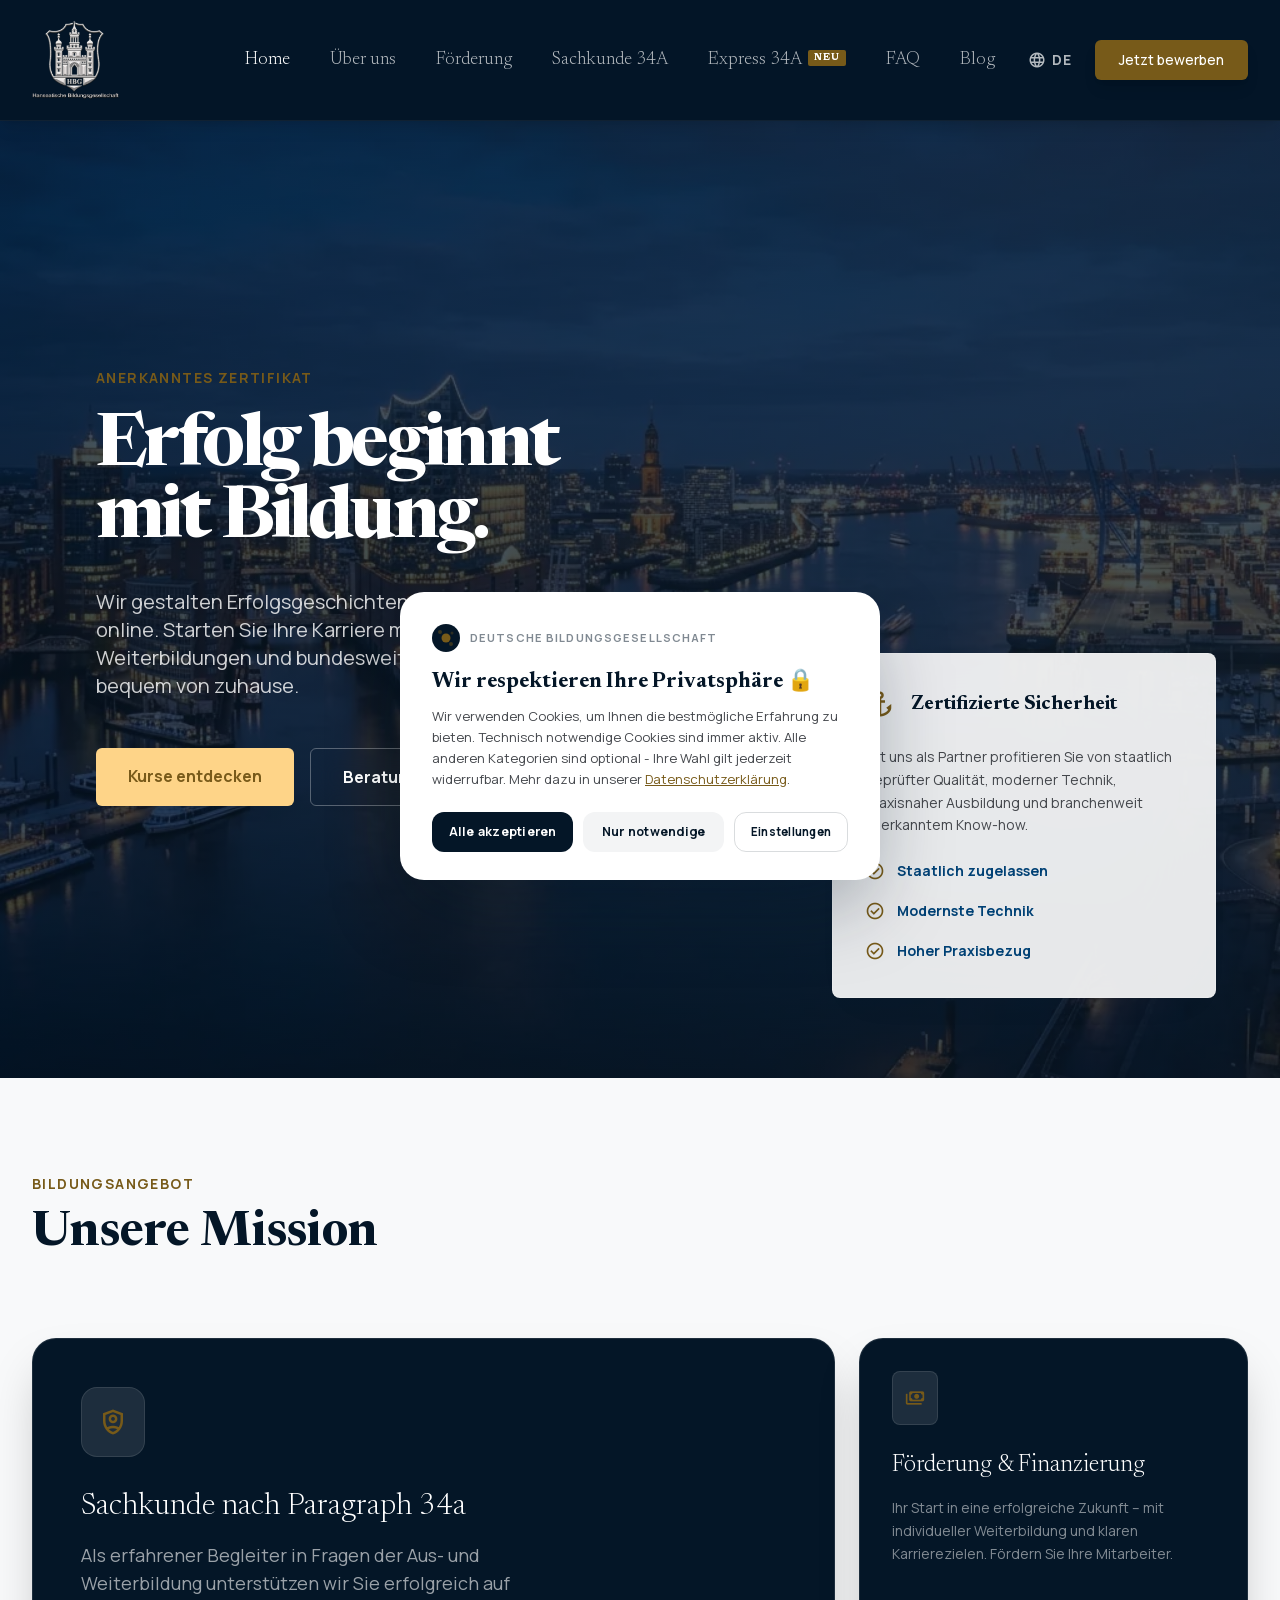
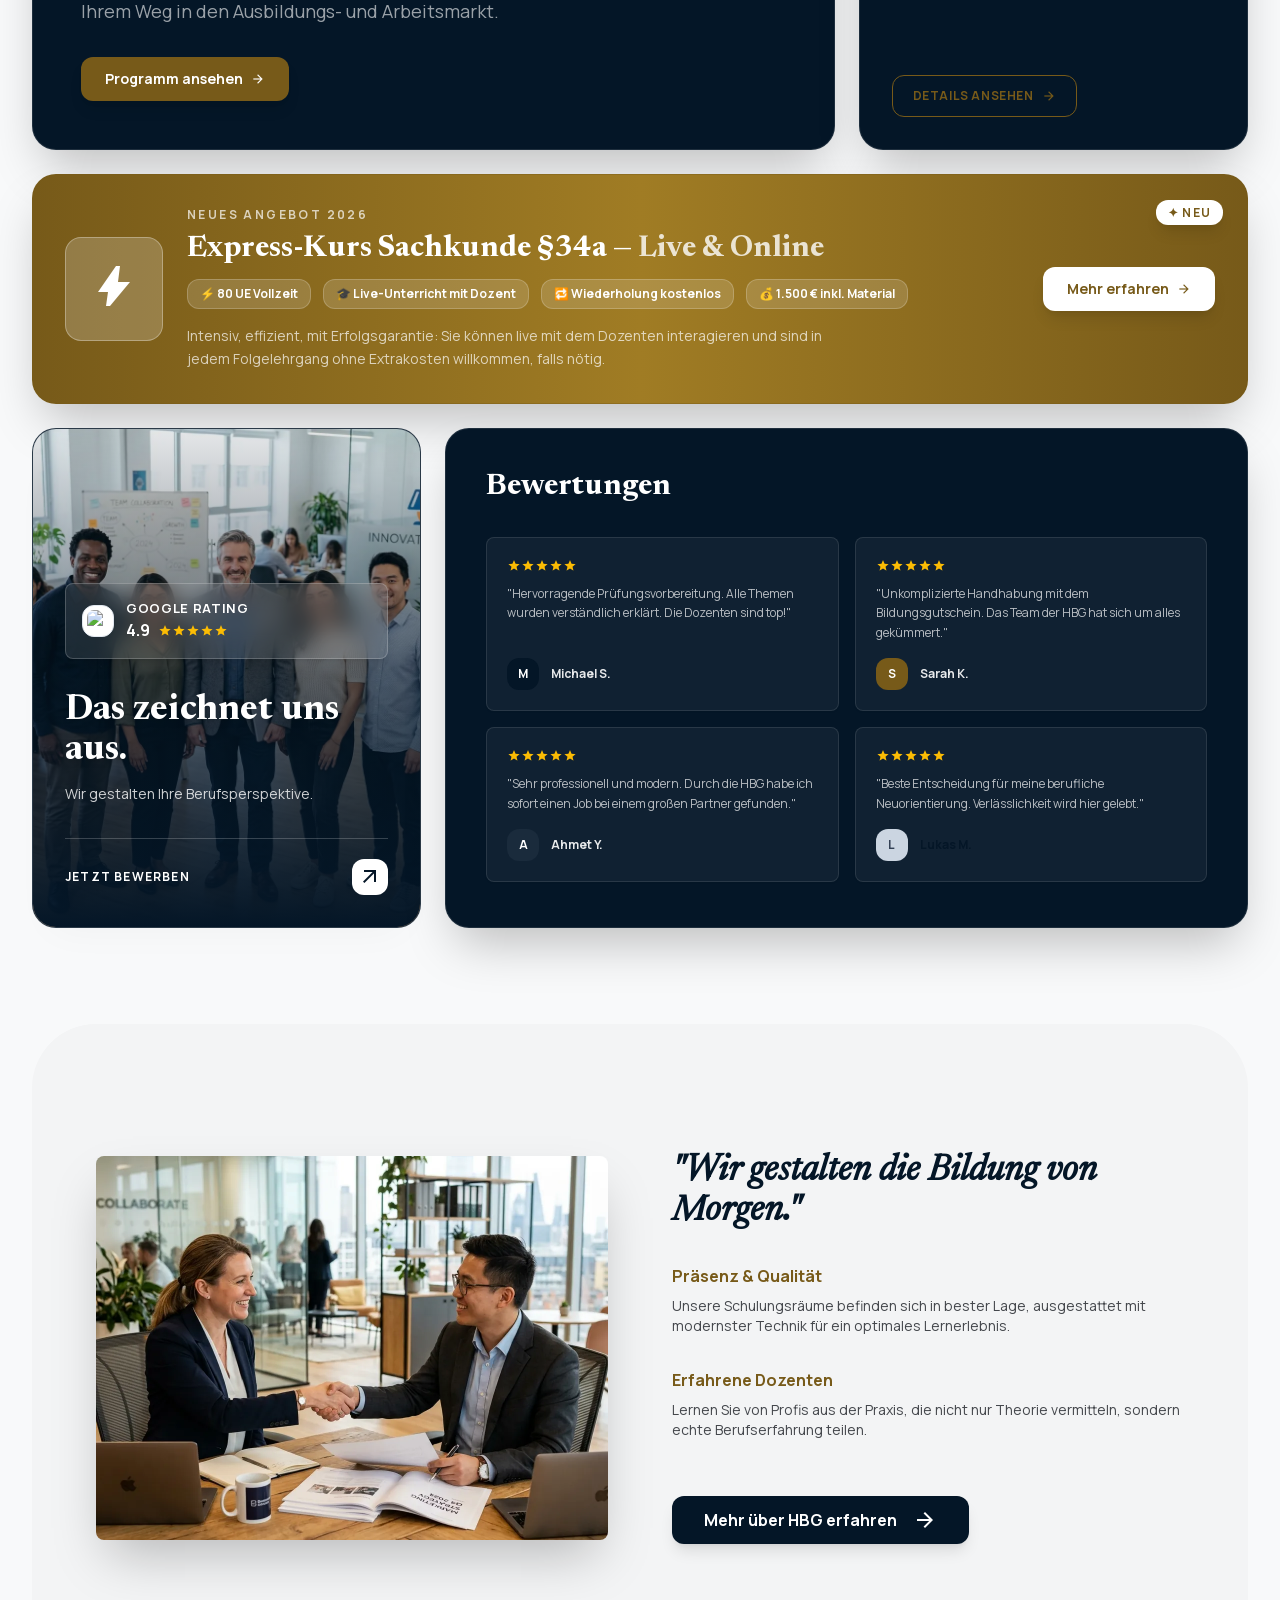
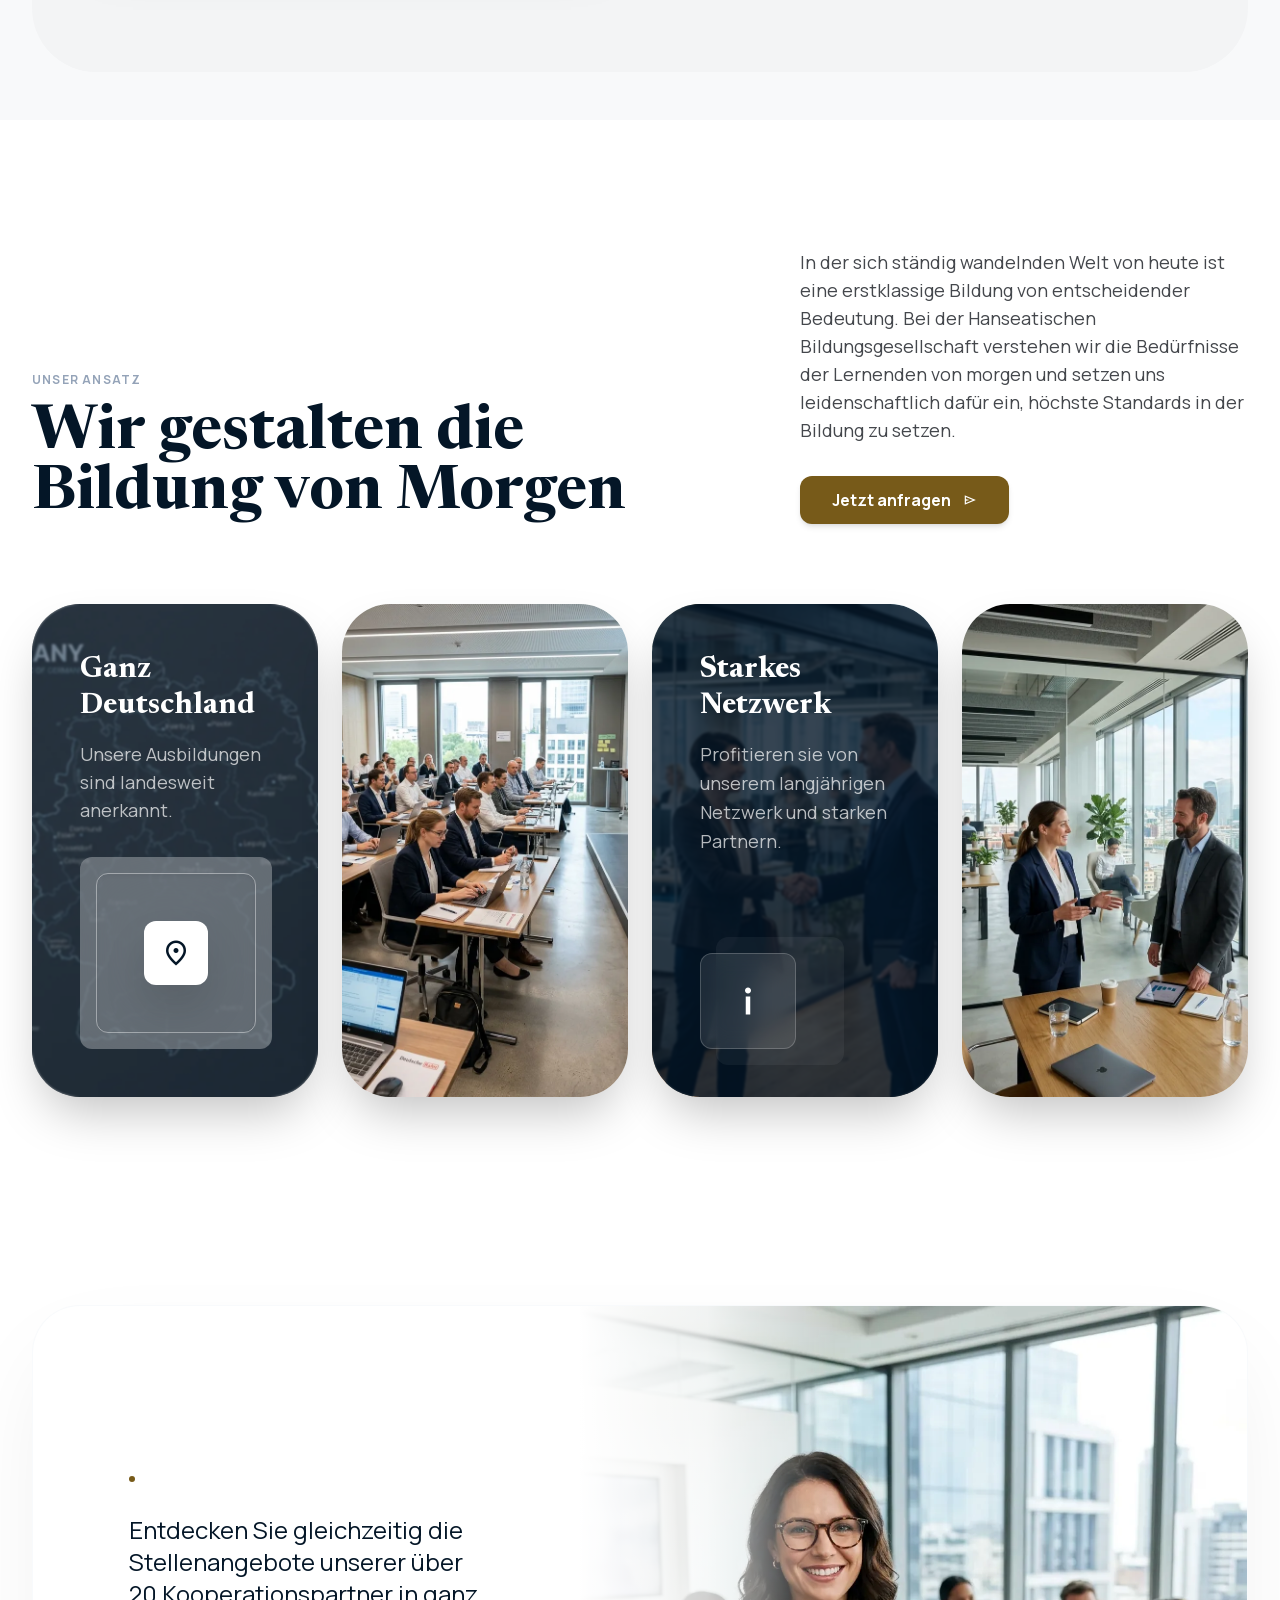
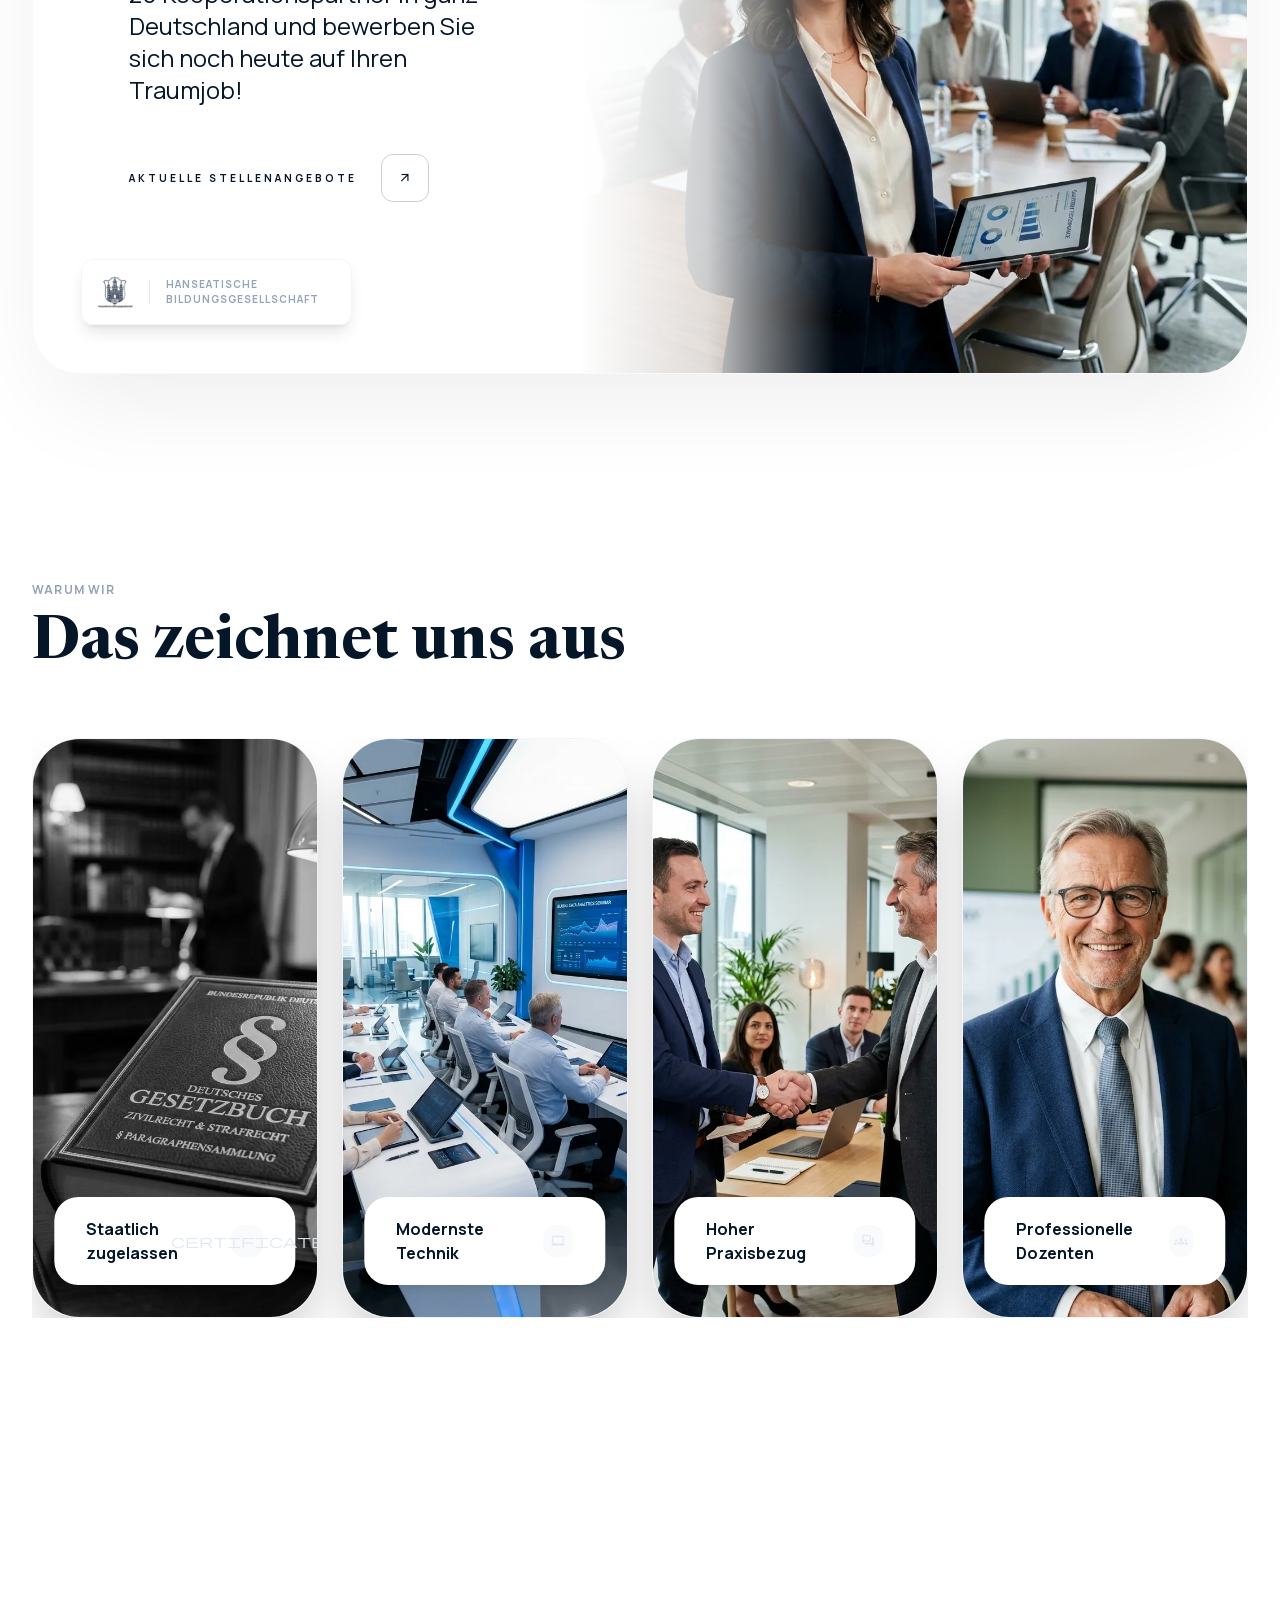
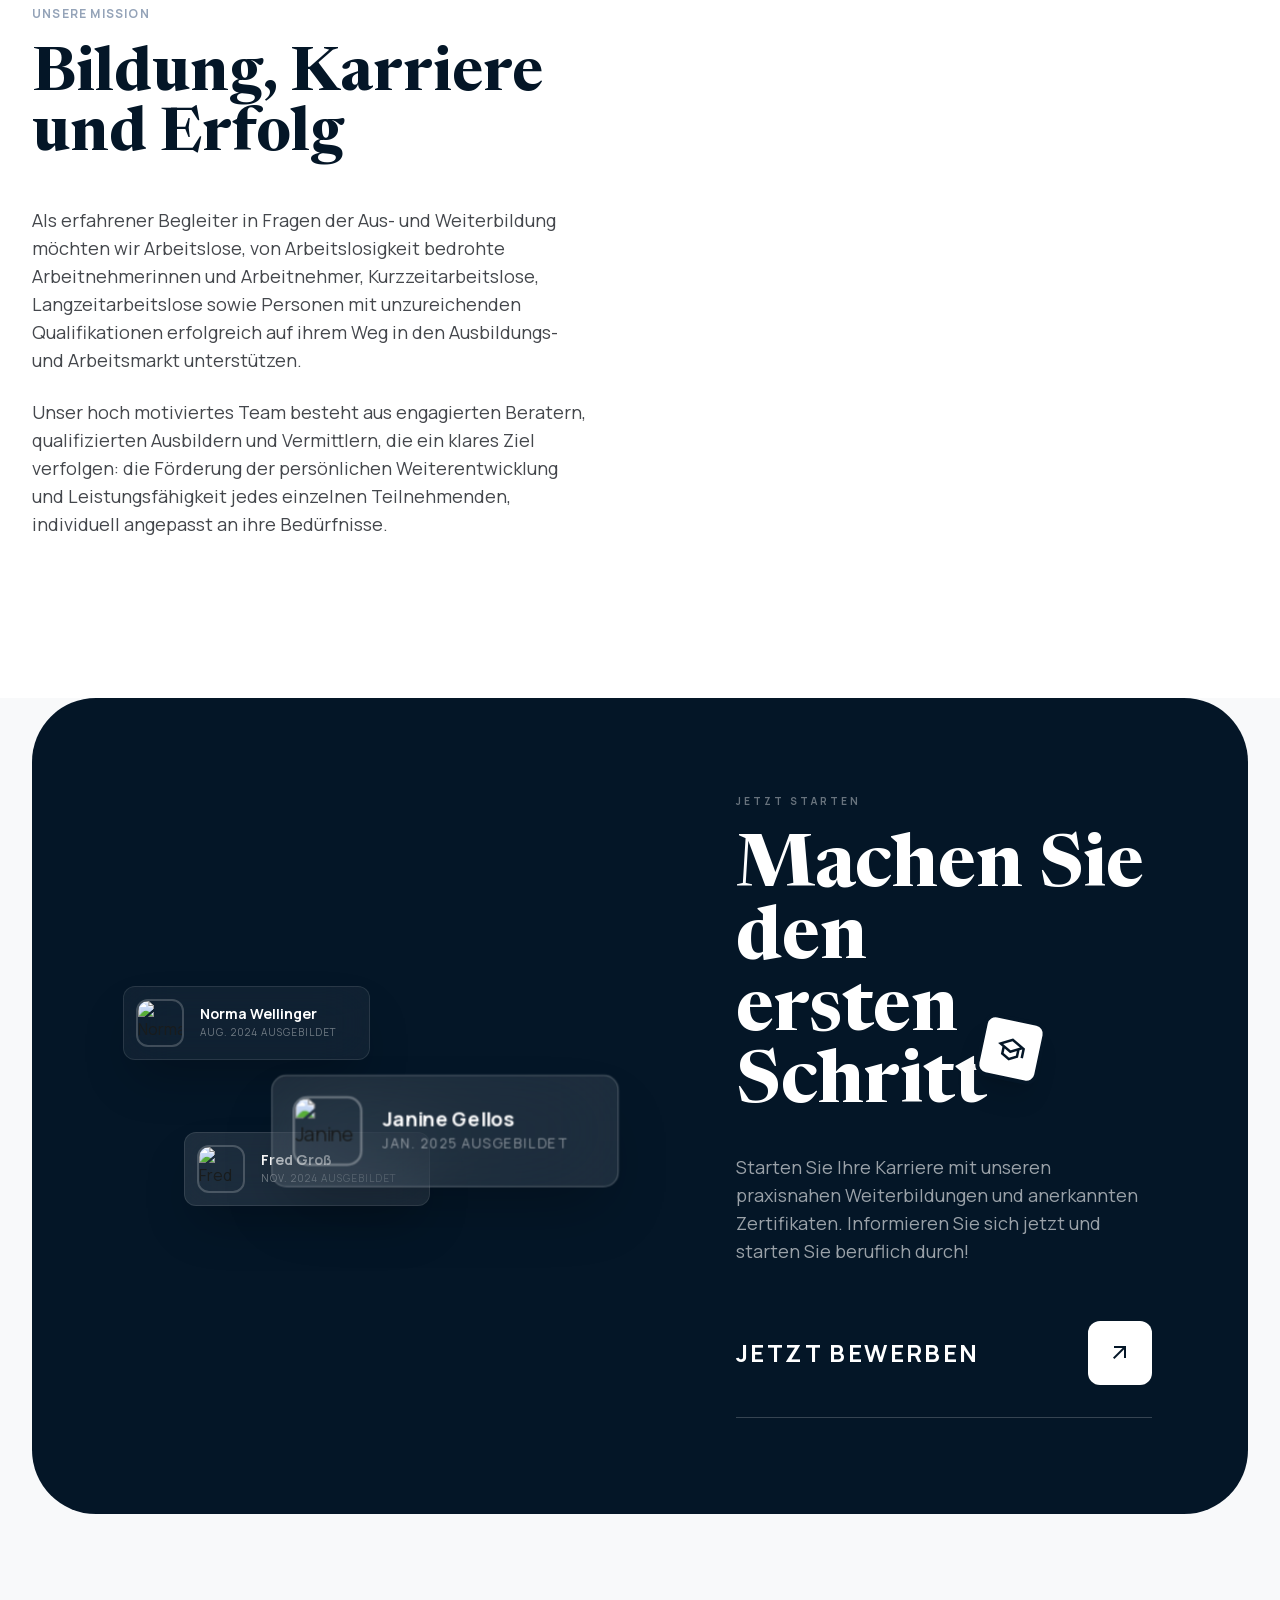
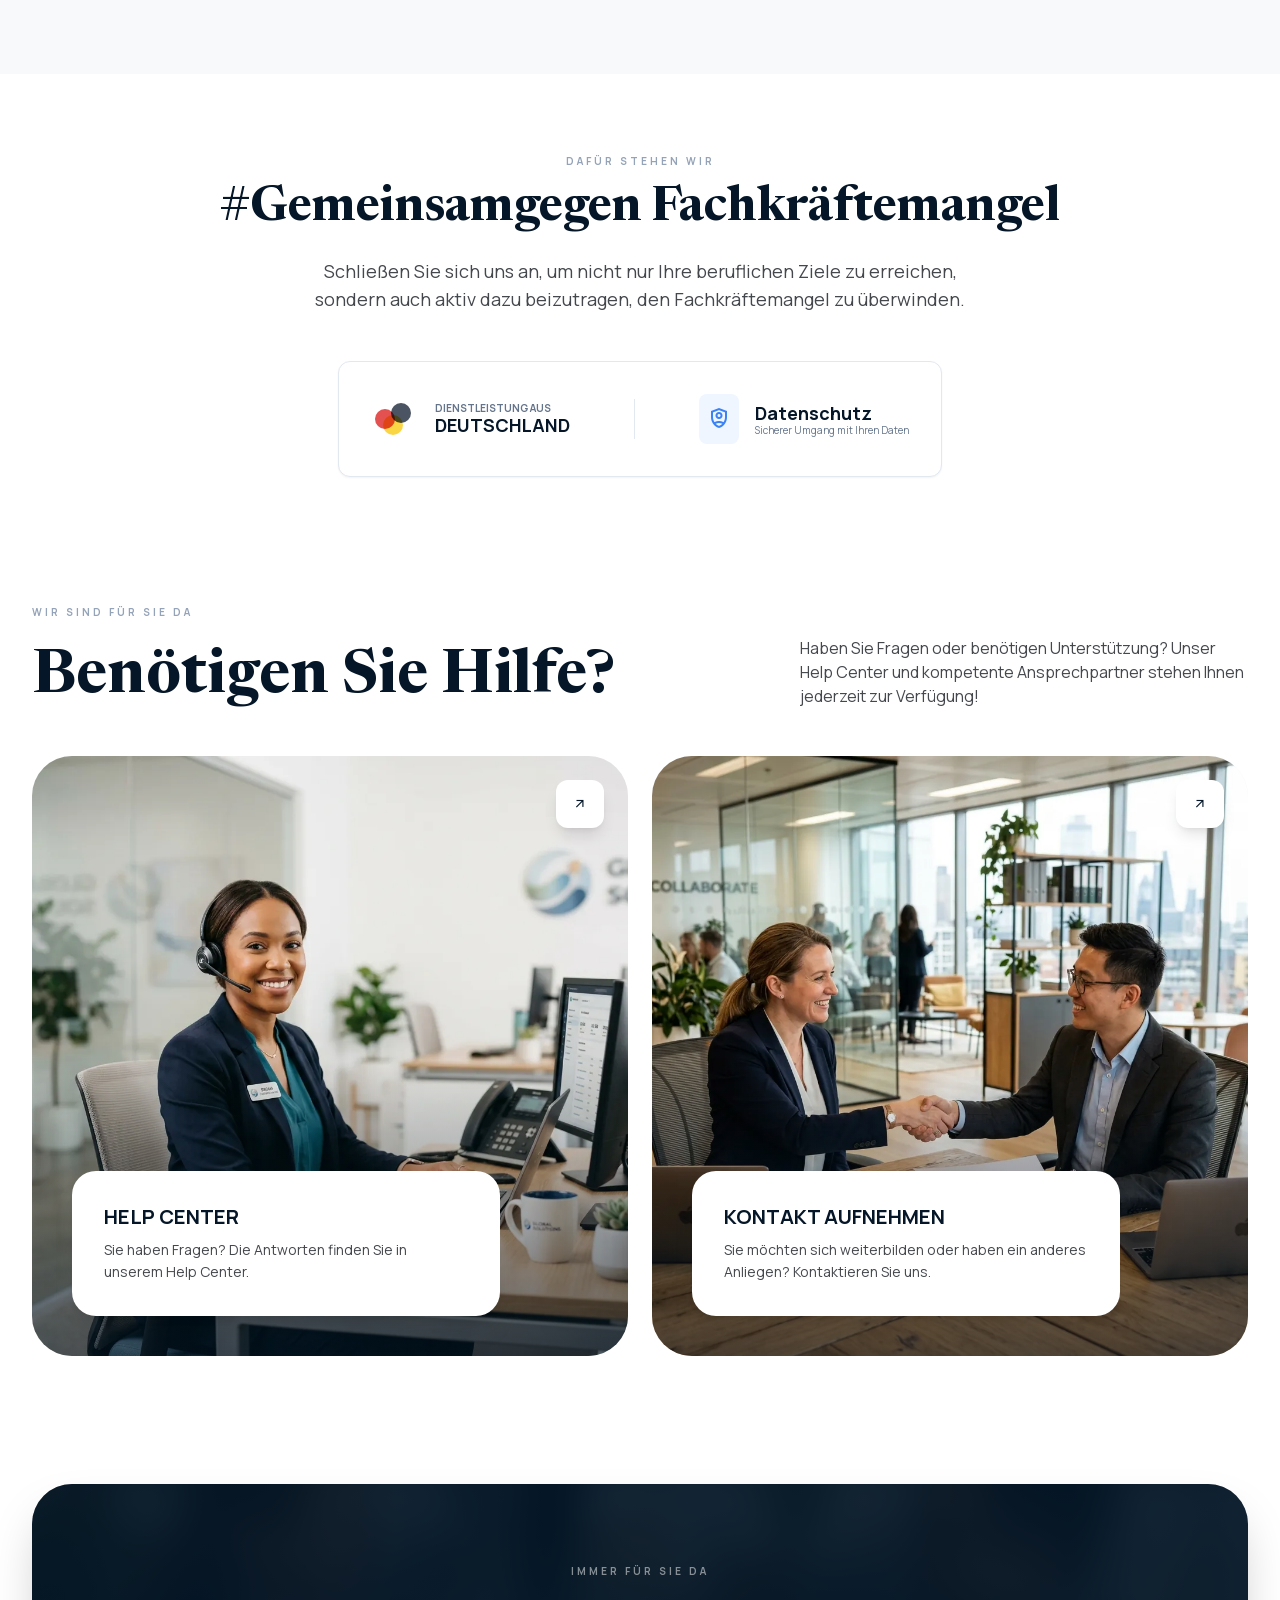
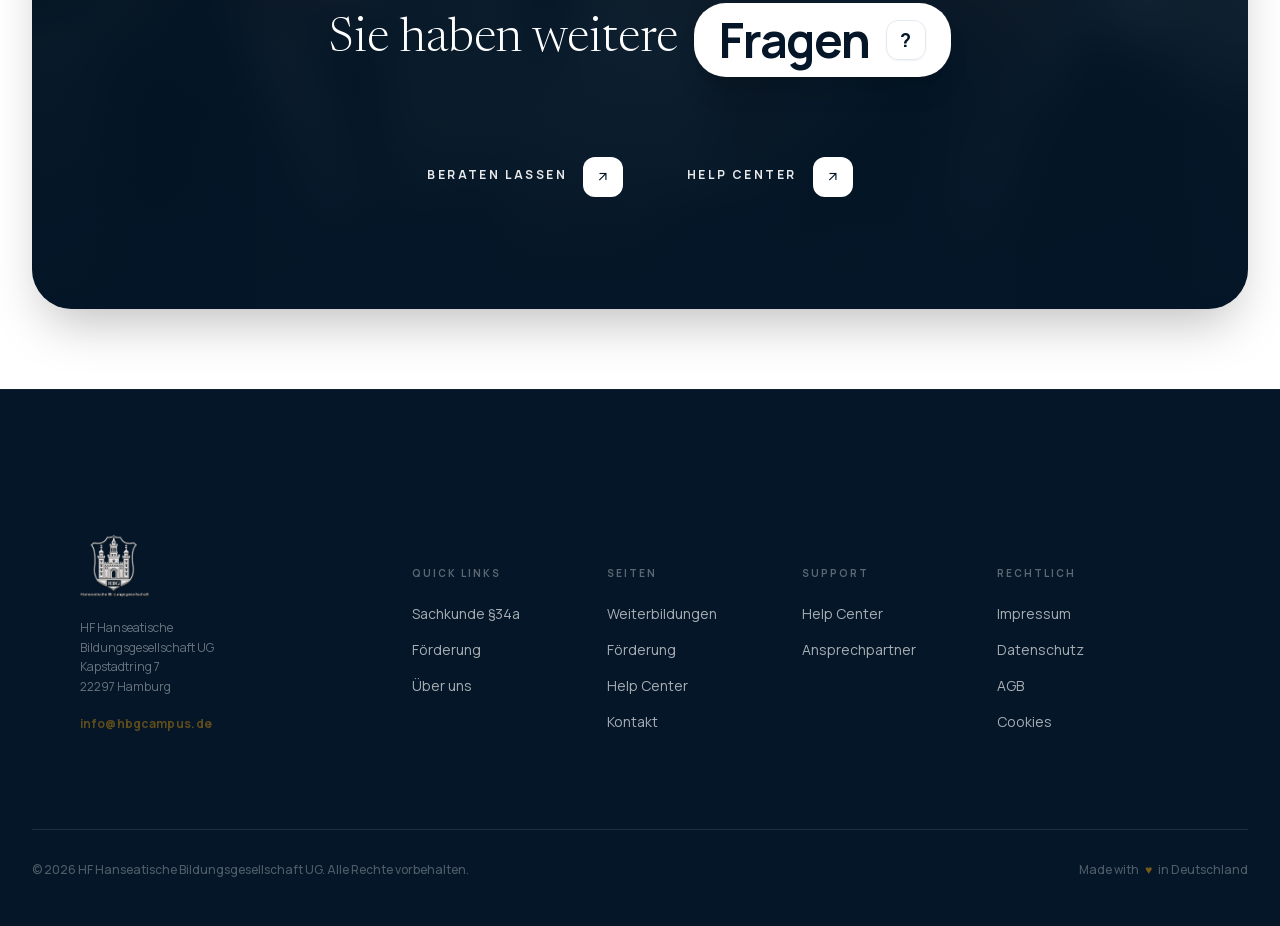
==== commit 4e450aa2: "Perf: Fonts selbst gehostet, hbg.css async geladen, kritisches CSS inline - FCP/LCP Verbesserung" ====
--- a/index.html
+++ b/index.html
@@ -28,14 +28,22 @@
 
 <!-- Performance: Preconnect -->
 <link rel="preload" as="image" href="hero_elbphilharmonie.webp" fetchpriority="high">
-<link rel="preconnect" href="https://fonts.googleapis.com">
-<link rel="preconnect" href="https://fonts.gstatic.com" crossorigin>
 
 <!-- Fonts & Icons -->
-<link rel="preload" as="style" onload="this.onload=null;this.rel='stylesheet'" href="https://fonts.googleapis.com/css2?family=Newsreader:ital,opsz,wght@0,6..72,300;0,6..72,700;1,6..72,400&family=Manrope:wght@400;500;600;700&display=swap">
 <link rel="preload" as="style" onload="this.onload=null;this.rel='stylesheet'" href="https://fonts.googleapis.com/css2?family=Material+Symbols+Outlined:wght,FILL@100..700,0..1&display=swap">
 
-<link rel="stylesheet" href="hbg.css">
+<style>
+*,::before,::after{box-sizing:border-box;border-width:0;border-style:solid}
+html{line-height:1.5;-webkit-text-size-adjust:100%;font-family:Manrope,ui-sans-serif,system-ui,sans-serif}
+body{margin:0;background:#f8f9fa;color:#191c1d;-webkit-font-smoothing:antialiased}
+header{position:fixed;top:0;width:100%;z-index:50;background:rgba(4,22,39,.98);backdrop-filter:blur(24px);border-bottom:1px solid rgba(255,255,255,.05);transition:all .8s cubic-bezier(.4,0,.2,1)}
+.hanseatic-gradient{background:radial-gradient(circle at top right,#1a2b3c,#041627)}
+section{display:block}main{display:block}
+img{display:block;max-width:100%}
+a{color:inherit;text-decoration:inherit}
+</style>
+<link rel="preload" href="hbg.css" as="style" onload="this.onload=null;this.rel='stylesheet'">
+<noscript><link rel="stylesheet" href="hbg.css"></noscript>
 
 <style>
     @font-face { font-display: swap; }
--- a/hbg.css
+++ b/hbg.css
@@ -1 +1,301 @@
+
+/* cyrillic-ext */
+@font-face {
+  font-family: 'Manrope';
+  font-style: normal;
+  font-weight: 400;
+  font-display: swap;
+  src: url(fonts/manrope_0.woff2) format('woff2');
+  unicode-range: U+0460-052F, U+1C80-1C8A, U+20B4, U+2DE0-2DFF, U+A640-A69F, U+FE2E-FE2F;
+}
+/* cyrillic */
+@font-face {
+  font-family: 'Manrope';
+  font-style: normal;
+  font-weight: 400;
+  font-display: swap;
+  src: url(fonts/manrope_1.woff2) format('woff2');
+  unicode-range: U+0301, U+0400-045F, U+0490-0491, U+04B0-04B1, U+2116;
+}
+/* greek */
+@font-face {
+  font-family: 'Manrope';
+  font-style: normal;
+  font-weight: 400;
+  font-display: swap;
+  src: url(fonts/manrope_2.woff2) format('woff2');
+  unicode-range: U+0370-0377, U+037A-037F, U+0384-038A, U+038C, U+038E-03A1, U+03A3-03FF;
+}
+/* vietnamese */
+@font-face {
+  font-family: 'Manrope';
+  font-style: normal;
+  font-weight: 400;
+  font-display: swap;
+  src: url(fonts/manrope_3.woff2) format('woff2');
+  unicode-range: U+0102-0103, U+0110-0111, U+0128-0129, U+0168-0169, U+01A0-01A1, U+01AF-01B0, U+0300-0301, U+0303-0304, U+0308-0309, U+0323, U+0329, U+1EA0-1EF9, U+20AB;
+}
+/* latin-ext */
+@font-face {
+  font-family: 'Manrope';
+  font-style: normal;
+  font-weight: 400;
+  font-display: swap;
+  src: url(fonts/manrope_4.woff2) format('woff2');
+  unicode-range: U+0100-02BA, U+02BD-02C5, U+02C7-02CC, U+02CE-02D7, U+02DD-02FF, U+0304, U+0308, U+0329, U+1D00-1DBF, U+1E00-1E9F, U+1EF2-1EFF, U+2020, U+20A0-20AB, U+20AD-20C0, U+2113, U+2C60-2C7F, U+A720-A7FF;
+}
+/* latin */
+@font-face {
+  font-family: 'Manrope';
+  font-style: normal;
+  font-weight: 400;
+  font-display: swap;
+  src: url(fonts/manrope_5.woff2) format('woff2');
+  unicode-range: U+0000-00FF, U+0131, U+0152-0153, U+02BB-02BC, U+02C6, U+02DA, U+02DC, U+0304, U+0308, U+0329, U+2000-206F, U+20AC, U+2122, U+2191, U+2193, U+2212, U+2215, U+FEFF, U+FFFD;
+}
+/* cyrillic-ext */
+@font-face {
+  font-family: 'Manrope';
+  font-style: normal;
+  font-weight: 500;
+  font-display: swap;
+  src: url(fonts/manrope_0.woff2) format('woff2');
+  unicode-range: U+0460-052F, U+1C80-1C8A, U+20B4, U+2DE0-2DFF, U+A640-A69F, U+FE2E-FE2F;
+}
+/* cyrillic */
+@font-face {
+  font-family: 'Manrope';
+  font-style: normal;
+  font-weight: 500;
+  font-display: swap;
+  src: url(fonts/manrope_1.woff2) format('woff2');
+  unicode-range: U+0301, U+0400-045F, U+0490-0491, U+04B0-04B1, U+2116;
+}
+/* greek */
+@font-face {
+  font-family: 'Manrope';
+  font-style: normal;
+  font-weight: 500;
+  font-display: swap;
+  src: url(fonts/manrope_2.woff2) format('woff2');
+  unicode-range: U+0370-0377, U+037A-037F, U+0384-038A, U+038C, U+038E-03A1, U+03A3-03FF;
+}
+/* vietnamese */
+@font-face {
+  font-family: 'Manrope';
+  font-style: normal;
+  font-weight: 500;
+  font-display: swap;
+  src: url(fonts/manrope_3.woff2) format('woff2');
+  unicode-range: U+0102-0103, U+0110-0111, U+0128-0129, U+0168-0169, U+01A0-01A1, U+01AF-01B0, U+0300-0301, U+0303-0304, U+0308-0309, U+0323, U+0329, U+1EA0-1EF9, U+20AB;
+}
+/* latin-ext */
+@font-face {
+  font-family: 'Manrope';
+  font-style: normal;
+  font-weight: 500;
+  font-display: swap;
+  src: url(fonts/manrope_4.woff2) format('woff2');
+  unicode-range: U+0100-02BA, U+02BD-02C5, U+02C7-02CC, U+02CE-02D7, U+02DD-02FF, U+0304, U+0308, U+0329, U+1D00-1DBF, U+1E00-1E9F, U+1EF2-1EFF, U+2020, U+20A0-20AB, U+20AD-20C0, U+2113, U+2C60-2C7F, U+A720-A7FF;
+}
+/* latin */
+@font-face {
+  font-family: 'Manrope';
+  font-style: normal;
+  font-weight: 500;
+  font-display: swap;
+  src: url(fonts/manrope_5.woff2) format('woff2');
+  unicode-range: U+0000-00FF, U+0131, U+0152-0153, U+02BB-02BC, U+02C6, U+02DA, U+02DC, U+0304, U+0308, U+0329, U+2000-206F, U+20AC, U+2122, U+2191, U+2193, U+2212, U+2215, U+FEFF, U+FFFD;
+}
+/* cyrillic-ext */
+@font-face {
+  font-family: 'Manrope';
+  font-style: normal;
+  font-weight: 600;
+  font-display: swap;
+  src: url(fonts/manrope_0.woff2) format('woff2');
+  unicode-range: U+0460-052F, U+1C80-1C8A, U+20B4, U+2DE0-2DFF, U+A640-A69F, U+FE2E-FE2F;
+}
+/* cyrillic */
+@font-face {
+  font-family: 'Manrope';
+  font-style: normal;
+  font-weight: 600;
+  font-display: swap;
+  src: url(fonts/manrope_1.woff2) format('woff2');
+  unicode-range: U+0301, U+0400-045F, U+0490-0491, U+04B0-04B1, U+2116;
+}
+/* greek */
+@font-face {
+  font-family: 'Manrope';
+  font-style: normal;
+  font-weight: 600;
+  font-display: swap;
+  src: url(fonts/manrope_2.woff2) format('woff2');
+  unicode-range: U+0370-0377, U+037A-037F, U+0384-038A, U+038C, U+038E-03A1, U+03A3-03FF;
+}
+/* vietnamese */
+@font-face {
+  font-family: 'Manrope';
+  font-style: normal;
+  font-weight: 600;
+  font-display: swap;
+  src: url(fonts/manrope_3.woff2) format('woff2');
+  unicode-range: U+0102-0103, U+0110-0111, U+0128-0129, U+0168-0169, U+01A0-01A1, U+01AF-01B0, U+0300-0301, U+0303-0304, U+0308-0309, U+0323, U+0329, U+1EA0-1EF9, U+20AB;
+}
+/* latin-ext */
+@font-face {
+  font-family: 'Manrope';
+  font-style: normal;
+  font-weight: 600;
+  font-display: swap;
+  src: url(fonts/manrope_4.woff2) format('woff2');
+  unicode-range: U+0100-02BA, U+02BD-02C5, U+02C7-02CC, U+02CE-02D7, U+02DD-02FF, U+0304, U+0308, U+0329, U+1D00-1DBF, U+1E00-1E9F, U+1EF2-1EFF, U+2020, U+20A0-20AB, U+20AD-20C0, U+2113, U+2C60-2C7F, U+A720-A7FF;
+}
+/* latin */
+@font-face {
+  font-family: 'Manrope';
+  font-style: normal;
+  font-weight: 600;
+  font-display: swap;
+  src: url(fonts/manrope_5.woff2) format('woff2');
+  unicode-range: U+0000-00FF, U+0131, U+0152-0153, U+02BB-02BC, U+02C6, U+02DA, U+02DC, U+0304, U+0308, U+0329, U+2000-206F, U+20AC, U+2122, U+2191, U+2193, U+2212, U+2215, U+FEFF, U+FFFD;
+}
+/* cyrillic-ext */
+@font-face {
+  font-family: 'Manrope';
+  font-style: normal;
+  font-weight: 700;
+  font-display: swap;
+  src: url(fonts/manrope_0.woff2) format('woff2');
+  unicode-range: U+0460-052F, U+1C80-1C8A, U+20B4, U+2DE0-2DFF, U+A640-A69F, U+FE2E-FE2F;
+}
+/* cyrillic */
+@font-face {
+  font-family: 'Manrope';
+  font-style: normal;
+  font-weight: 700;
+  font-display: swap;
+  src: url(fonts/manrope_1.woff2) format('woff2');
+  unicode-range: U+0301, U+0400-045F, U+0490-0491, U+04B0-04B1, U+2116;
+}
+/* greek */
+@font-face {
+  font-family: 'Manrope';
+  font-style: normal;
+  font-weight: 700;
+  font-display: swap;
+  src: url(fonts/manrope_2.woff2) format('woff2');
+  unicode-range: U+0370-0377, U+037A-037F, U+0384-038A, U+038C, U+038E-03A1, U+03A3-03FF;
+}
+/* vietnamese */
+@font-face {
+  font-family: 'Manrope';
+  font-style: normal;
+  font-weight: 700;
+  font-display: swap;
+  src: url(fonts/manrope_3.woff2) format('woff2');
+  unicode-range: U+0102-0103, U+0110-0111, U+0128-0129, U+0168-0169, U+01A0-01A1, U+01AF-01B0, U+0300-0301, U+0303-0304, U+0308-0309, U+0323, U+0329, U+1EA0-1EF9, U+20AB;
+}
+/* latin-ext */
+@font-face {
+  font-family: 'Manrope';
+  font-style: normal;
+  font-weight: 700;
+  font-display: swap;
+  src: url(fonts/manrope_4.woff2) format('woff2');
+  unicode-range: U+0100-02BA, U+02BD-02C5, U+02C7-02CC, U+02CE-02D7, U+02DD-02FF, U+0304, U+0308, U+0329, U+1D00-1DBF, U+1E00-1E9F, U+1EF2-1EFF, U+2020, U+20A0-20AB, U+20AD-20C0, U+2113, U+2C60-2C7F, U+A720-A7FF;
+}
+/* latin */
+@font-face {
+  font-family: 'Manrope';
+  font-style: normal;
+  font-weight: 700;
+  font-display: swap;
+  src: url(fonts/manrope_5.woff2) format('woff2');
+  unicode-range: U+0000-00FF, U+0131, U+0152-0153, U+02BB-02BC, U+02C6, U+02DA, U+02DC, U+0304, U+0308, U+0329, U+2000-206F, U+20AC, U+2122, U+2191, U+2193, U+2212, U+2215, U+FEFF, U+FFFD;
+}
+
+/* vietnamese */
+@font-face {
+  font-family: 'Newsreader';
+  font-style: italic;
+  font-weight: 400;
+  font-display: swap;
+  src: url(fonts/newsreader_0.woff2) format('woff2');
+  unicode-range: U+0102-0103, U+0110-0111, U+0128-0129, U+0168-0169, U+01A0-01A1, U+01AF-01B0, U+0300-0301, U+0303-0304, U+0308-0309, U+0323, U+0329, U+1EA0-1EF9, U+20AB;
+}
+/* latin-ext */
+@font-face {
+  font-family: 'Newsreader';
+  font-style: italic;
+  font-weight: 400;
+  font-display: swap;
+  src: url(fonts/newsreader_1.woff2) format('woff2');
+  unicode-range: U+0100-02BA, U+02BD-02C5, U+02C7-02CC, U+02CE-02D7, U+02DD-02FF, U+0304, U+0308, U+0329, U+1D00-1DBF, U+1E00-1E9F, U+1EF2-1EFF, U+2020, U+20A0-20AB, U+20AD-20C0, U+2113, U+2C60-2C7F, U+A720-A7FF;
+}
+/* latin */
+@font-face {
+  font-family: 'Newsreader';
+  font-style: italic;
+  font-weight: 400;
+  font-display: swap;
+  src: url(fonts/newsreader_2.woff2) format('woff2');
+  unicode-range: U+0000-00FF, U+0131, U+0152-0153, U+02BB-02BC, U+02C6, U+02DA, U+02DC, U+0304, U+0308, U+0329, U+2000-206F, U+20AC, U+2122, U+2191, U+2193, U+2212, U+2215, U+FEFF, U+FFFD;
+}
+/* vietnamese */
+@font-face {
+  font-family: 'Newsreader';
+  font-style: normal;
+  font-weight: 300;
+  font-display: swap;
+  src: url(fonts/newsreader_3.woff2) format('woff2');
+  unicode-range: U+0102-0103, U+0110-0111, U+0128-0129, U+0168-0169, U+01A0-01A1, U+01AF-01B0, U+0300-0301, U+0303-0304, U+0308-0309, U+0323, U+0329, U+1EA0-1EF9, U+20AB;
+}
+/* latin-ext */
+@font-face {
+  font-family: 'Newsreader';
+  font-style: normal;
+  font-weight: 300;
+  font-display: swap;
+  src: url(fonts/newsreader_4.woff2) format('woff2');
+  unicode-range: U+0100-02BA, U+02BD-02C5, U+02C7-02CC, U+02CE-02D7, U+02DD-02FF, U+0304, U+0308, U+0329, U+1D00-1DBF, U+1E00-1E9F, U+1EF2-1EFF, U+2020, U+20A0-20AB, U+20AD-20C0, U+2113, U+2C60-2C7F, U+A720-A7FF;
+}
+/* latin */
+@font-face {
+  font-family: 'Newsreader';
+  font-style: normal;
+  font-weight: 300;
+  font-display: swap;
+  src: url(fonts/newsreader_5.woff2) format('woff2');
+  unicode-range: U+0000-00FF, U+0131, U+0152-0153, U+02BB-02BC, U+02C6, U+02DA, U+02DC, U+0304, U+0308, U+0329, U+2000-206F, U+20AC, U+2122, U+2191, U+2193, U+2212, U+2215, U+FEFF, U+FFFD;
+}
+/* vietnamese */
+@font-face {
+  font-family: 'Newsreader';
+  font-style: normal;
+  font-weight: 700;
+  font-display: swap;
+  src: url(fonts/newsreader_3.woff2) format('woff2');
+  unicode-range: U+0102-0103, U+0110-0111, U+0128-0129, U+0168-0169, U+01A0-01A1, U+01AF-01B0, U+0300-0301, U+0303-0304, U+0308-0309, U+0323, U+0329, U+1EA0-1EF9, U+20AB;
+}
+/* latin-ext */
+@font-face {
+  font-family: 'Newsreader';
+  font-style: normal;
+  font-weight: 700;
+  font-display: swap;
+  src: url(fonts/newsreader_4.woff2) format('woff2');
+  unicode-range: U+0100-02BA, U+02BD-02C5, U+02C7-02CC, U+02CE-02D7, U+02DD-02FF, U+0304, U+0308, U+0329, U+1D00-1DBF, U+1E00-1E9F, U+1EF2-1EFF, U+2020, U+20A0-20AB, U+20AD-20C0, U+2113, U+2C60-2C7F, U+A720-A7FF;
+}
+/* latin */
+@font-face {
+  font-family: 'Newsreader';
+  font-style: normal;
+  font-weight: 700;
+  font-display: swap;
+  src: url(fonts/newsreader_5.woff2) format('woff2');
+  unicode-range: U+0000-00FF, U+0131, U+0152-0153, U+02BB-02BC, U+02C6, U+02DA, U+02DC, U+0304, U+0308, U+0329, U+2000-206F, U+20AC, U+2122, U+2191, U+2193, U+2212, U+2215, U+FEFF, U+FFFD;
+}
+
 *,:after,:before{--tw-border-spacing-x:0;--tw-border-spacing-y:0;--tw-translate-x:0;--tw-translate-y:0;--tw-rotate:0;--tw-skew-x:0;--tw-skew-y:0;--tw-scale-x:1;--tw-scale-y:1;--tw-pan-x: ;--tw-pan-y: ;--tw-pinch-zoom: ;--tw-scroll-snap-strictness:proximity;--tw-gradient-from-position: ;--tw-gradient-via-position: ;--tw-gradient-to-position: ;--tw-ordinal: ;--tw-slashed-zero: ;--tw-numeric-figure: ;--tw-numeric-spacing: ;--tw-numeric-fraction: ;--tw-ring-inset: ;--tw-ring-offset-width:0px;--tw-ring-offset-color:#fff;--tw-ring-color:rgba(59,130,246,.5);--tw-ring-offset-shadow:0 0 #0000;--tw-ring-shadow:0 0 #0000;--tw-shadow:0 0 #0000;--tw-shadow-colored:0 0 #0000;--tw-blur: ;--tw-brightness: ;--tw-contrast: ;--tw-grayscale: ;--tw-hue-rotate: ;--tw-invert: ;--tw-saturate: ;--tw-sepia: ;--tw-drop-shadow: ;--tw-backdrop-blur: ;--tw-backdrop-brightness: ;--tw-backdrop-contrast: ;--tw-backdrop-grayscale: ;--tw-backdrop-hue-rotate: ;--tw-backdrop-invert: ;--tw-backdrop-opacity: ;--tw-backdrop-saturate: ;--tw-backdrop-sepia: ;--tw-contain-size: ;--tw-contain-layout: ;--tw-contain-paint: ;--tw-contain-style: }::backdrop{--tw-border-spacing-x:0;--tw-border-spacing-y:0;--tw-translate-x:0;--tw-translate-y:0;--tw-rotate:0;--tw-skew-x:0;--tw-skew-y:0;--tw-scale-x:1;--tw-scale-y:1;--tw-pan-x: ;--tw-pan-y: ;--tw-pinch-zoom: ;--tw-scroll-snap-strictness:proximity;--tw-gradient-from-position: ;--tw-gradient-via-position: ;--tw-gradient-to-position: ;--tw-ordinal: ;--tw-slashed-zero: ;--tw-numeric-figure: ;--tw-numeric-spacing: ;--tw-numeric-fraction: ;--tw-ring-inset: ;--tw-ring-offset-width:0px;--tw-ring-offset-color:#fff;--tw-ring-color:rgba(59,130,246,.5);--tw-ring-offset-shadow:0 0 #0000;--tw-ring-shadow:0 0 #0000;--tw-shadow:0 0 #0000;--tw-shadow-colored:0 0 #0000;--tw-blur: ;--tw-brightness: ;--tw-contrast: ;--tw-grayscale: ;--tw-hue-rotate: ;--tw-invert: ;--tw-saturate: ;--tw-sepia: ;--tw-drop-shadow: ;--tw-backdrop-blur: ;--tw-backdrop-brightness: ;--tw-backdrop-contrast: ;--tw-backdrop-grayscale: ;--tw-backdrop-hue-rotate: ;--tw-backdrop-invert: ;--tw-backdrop-opacity: ;--tw-backdrop-saturate: ;--tw-backdrop-sepia: ;--tw-contain-size: ;--tw-contain-layout: ;--tw-contain-paint: ;--tw-contain-style: }/*! tailwindcss v3.4.19 | MIT License | https://tailwindcss.com*/*,:after,:before{box-sizing:border-box;border:0 solid #e5e7eb}:after,:before{--tw-content:""}:host,html{line-height:1.5;-webkit-text-size-adjust:100%;-moz-tab-size:4;-o-tab-size:4;tab-size:4;font-family:ui-sans-serif,system-ui,sans-serif,Apple Color Emoji,Segoe UI Emoji,Segoe UI Symbol,Noto Color Emoji;font-feature-settings:normal;font-variation-settings:normal;-webkit-tap-highlight-color:transparent}body{margin:0;line-height:inherit}hr{height:0;color:inherit;border-top-width:1px}abbr:where([title]){-webkit-text-decoration:underline dotted;text-decoration:underline dotted}h1,h2,h3,h4,h5,h6{font-size:inherit;font-weight:inherit}a{color:inherit;text-decoration:inherit}b,strong{font-weight:bolder}code,kbd,pre,samp{font-family:ui-monospace,SFMono-Regular,Menlo,Monaco,Consolas,Liberation Mono,Courier New,monospace;font-feature-settings:normal;font-variation-settings:normal;font-size:1em}small{font-size:80%}sub,sup{font-size:75%;line-height:0;position:relative;vertical-align:baseline}sub{bottom:-.25em}sup{top:-.5em}table{text-indent:0;border-color:inherit;border-collapse:collapse}button,input,optgroup,select,textarea{font-family:inherit;font-feature-settings:inherit;font-variation-settings:inherit;font-size:100%;font-weight:inherit;line-height:inherit;letter-spacing:inherit;color:inherit;margin:0;padding:0}button,select{text-transform:none}button,input:where([type=button]),input:where([type=reset]),input:where([type=submit]){-webkit-appearance:button;background-color:transparent;background-image:none}:-moz-focusring{outline:auto}:-moz-ui-invalid{box-shadow:none}progress{vertical-align:baseline}::-webkit-inner-spin-button,::-webkit-outer-spin-button{height:auto}[type=search]{-webkit-appearance:textfield;outline-offset:-2px}::-webkit-search-decoration{-webkit-appearance:none}::-webkit-file-upload-button{-webkit-appearance:button;font:inherit}summary{display:list-item}blockquote,dd,dl,figure,h1,h2,h3,h4,h5,h6,hr,p,pre{margin:0}fieldset{margin:0}fieldset,legend{padding:0}menu,ol,ul{list-style:none;margin:0;padding:0}dialog{padding:0}textarea{resize:vertical}input::-moz-placeholder,textarea::-moz-placeholder{opacity:1;color:#9ca3af}input::placeholder,textarea::placeholder{opacity:1;color:#9ca3af}[role=button],button{cursor:pointer}:disabled{cursor:default}audio,canvas,embed,iframe,img,object,svg,video{display:block;vertical-align:middle}img,video{max-width:100%;height:auto}[hidden]:where(:not([hidden=until-found])){display:none}input:where(:not([type])),input:where([type=date]),input:where([type=datetime-local]),input:where([type=email]),input:where([type=month]),input:where([type=number]),input:where([type=password]),input:where([type=search]),input:where([type=tel]),input:where([type=text]),input:where([type=time]),input:where([type=url]),input:where([type=week]),select,select:where([multiple]),textarea{-webkit-appearance:none;-moz-appearance:none;appearance:none;background-color:#fff;border-color:#6b7280;border-width:1px;border-radius:0;padding:.5rem .75rem;font-size:1rem;line-height:1.5rem;--tw-shadow:0 0 #0000}input:where(:not([type])):focus,input:where([type=date]):focus,input:where([type=datetime-local]):focus,input:where([type=email]):focus,input:where([type=month]):focus,input:where([type=number]):focus,input:where([type=password]):focus,input:where([type=search]):focus,input:where([type=tel]):focus,input:where([type=text]):focus,input:where([type=time]):focus,input:where([type=url]):focus,input:where([type=week]):focus,select:focus,select:where([multiple]):focus,textarea:focus{outline:2px solid transparent;outline-offset:2px;--tw-ring-inset:var(--tw-empty,/*!*/ /*!*/);--tw-ring-offset-width:0px;--tw-ring-offset-color:#fff;--tw-ring-color:#2563eb;--tw-ring-offset-shadow:var(--tw-ring-inset) 0 0 0 var(--tw-ring-offset-width) var(--tw-ring-offset-color);--tw-ring-shadow:var(--tw-ring-inset) 0 0 0 calc(1px + var(--tw-ring-offset-width)) var(--tw-ring-color);box-shadow:var(--tw-ring-offset-shadow),var(--tw-ring-shadow),var(--tw-shadow);border-color:#2563eb}input::-moz-placeholder,textarea::-moz-placeholder{color:#6b7280;opacity:1}input::placeholder,textarea::placeholder{color:#6b7280;opacity:1}::-webkit-datetime-edit-fields-wrapper{padding:0}::-webkit-date-and-time-value{min-height:1.5em;text-align:inherit}::-webkit-datetime-edit{display:inline-flex}::-webkit-datetime-edit,::-webkit-datetime-edit-day-field,::-webkit-datetime-edit-hour-field,::-webkit-datetime-edit-meridiem-field,::-webkit-datetime-edit-millisecond-field,::-webkit-datetime-edit-minute-field,::-webkit-datetime-edit-month-field,::-webkit-datetime-edit-second-field,::-webkit-datetime-edit-year-field{padding-top:0;padding-bottom:0}select{background-image:url("data:image/svg+xml;charset=utf-8,%3Csvg xmlns='http://www.w3.org/2000/svg' fill='none' viewBox='0 0 20 20'%3E%3Cpath stroke='%236b7280' stroke-linecap='round' stroke-linejoin='round' stroke-width='1.5' d='m6 8 4 4 4-4'/%3E%3C/svg%3E");background-position:right .5rem center;background-repeat:no-repeat;background-size:1.5em 1.5em;padding-right:2.5rem;-webkit-print-color-adjust:exact;print-color-adjust:exact}select:where([multiple]),select:where([size]:not([size="1"])){background-image:none;background-position:0 0;background-repeat:unset;background-size:initial;padding-right:.75rem;-webkit-print-color-adjust:unset;print-color-adjust:unset}input:where([type=checkbox]),input:where([type=radio]){-webkit-appearance:none;-moz-appearance:none;appearance:none;padding:0;-webkit-print-color-adjust:exact;print-color-adjust:exact;display:inline-block;vertical-align:middle;background-origin:border-box;-webkit-user-select:none;-moz-user-select:none;user-select:none;flex-shrink:0;height:1rem;width:1rem;color:#2563eb;background-color:#fff;border-color:#6b7280;border-width:1px;--tw-shadow:0 0 #0000}input:where([type=checkbox]){border-radius:0}input:where([type=radio]){border-radius:100%}input:where([type=checkbox]):focus,input:where([type=radio]):focus{outline:2px solid transparent;outline-offset:2px;--tw-ring-inset:var(--tw-empty,/*!*/ /*!*/);--tw-ring-offset-width:2px;--tw-ring-offset-color:#fff;--tw-ring-color:#2563eb;--tw-ring-offset-shadow:var(--tw-ring-inset) 0 0 0 var(--tw-ring-offset-width) var(--tw-ring-offset-color);--tw-ring-shadow:var(--tw-ring-inset) 0 0 0 calc(2px + var(--tw-ring-offset-width)) var(--tw-ring-color);box-shadow:var(--tw-ring-offset-shadow),var(--tw-ring-shadow),var(--tw-shadow)}input:where([type=checkbox]):checked,input:where([type=radio]):checked{border-color:transparent;background-color:currentColor;background-size:100% 100%;background-position:50%;background-repeat:no-repeat}input:where([type=checkbox]):checked{background-image:url("data:image/svg+xml;charset=utf-8,%3Csvg xmlns='http://www.w3.org/2000/svg' fill='%23fff' viewBox='0 0 16 16'%3E%3Cpath d='M12.207 4.793a1 1 0 0 1 0 1.414l-5 5a1 1 0 0 1-1.414 0l-2-2a1 1 0 0 1 1.414-1.414L6.5 9.086l4.293-4.293a1 1 0 0 1 1.414 0'/%3E%3C/svg%3E")}@media (forced-colors:active) {input:where([type=checkbox]):checked{-webkit-appearance:auto;-moz-appearance:auto;appearance:auto}}input:where([type=radio]):checked{background-image:url("data:image/svg+xml;charset=utf-8,%3Csvg xmlns='http://www.w3.org/2000/svg' fill='%23fff' viewBox='0 0 16 16'%3E%3Ccircle cx='8' cy='8' r='3'/%3E%3C/svg%3E")}@media (forced-colors:active) {input:where([type=radio]):checked{-webkit-appearance:auto;-moz-appearance:auto;appearance:auto}}input:where([type=checkbox]):checked:focus,input:where([type=checkbox]):checked:hover,input:where([type=radio]):checked:focus,input:where([type=radio]):checked:hover{border-color:transparent;background-color:currentColor}input:where([type=checkbox]):indeterminate{background-image:url("data:image/svg+xml;charset=utf-8,%3Csvg xmlns='http://www.w3.org/2000/svg' fill='none' viewBox='0 0 16 16'%3E%3Cpath stroke='%23fff' stroke-linecap='round' stroke-linejoin='round' stroke-width='2' d='M4 8h8'/%3E%3C/svg%3E");border-color:transparent;background-color:currentColor;background-size:100% 100%;background-position:50%;background-repeat:no-repeat}@media (forced-colors:active) {input:where([type=checkbox]):indeterminate{-webkit-appearance:auto;-moz-appearance:auto;appearance:auto}}input:where([type=checkbox]):indeterminate:focus,input:where([type=checkbox]):indeterminate:hover{border-color:transparent;background-color:currentColor}input:where([type=file]){background:unset;border-color:inherit;border-width:0;border-radius:0;padding:0;font-size:unset;line-height:inherit}input:where([type=file]):focus{outline:1px solid ButtonText;outline:1px auto -webkit-focus-ring-color}.container{width:100%}@media (min-width:640px){.container{max-width:640px}}@media (min-width:768px){.container{max-width:768px}}@media (min-width:1024px){.container{max-width:1024px}}@media (min-width:1280px){.container{max-width:1280px}}@media (min-width:1536px){.container{max-width:1536px}}.visible{visibility:visible}.fixed{position:fixed}.absolute{position:absolute}.relative{position:relative}.sticky{position:sticky}.inset-0{inset:0}.inset-y-0{top:0;bottom:0}.-right-12{right:-3rem}.-right-14{right:-3.5rem}.-right-2{right:-.5rem}.-top-2{top:-.5rem}.-top-4{top:-1rem}.bottom-0{bottom:0}.bottom-1{bottom:.25rem}.bottom-6{bottom:1.5rem}.bottom-8{bottom:2rem}.bottom-\[25\%\]{bottom:25%}.left-0{left:0}.left-1{left:.25rem}.left-1\/2{left:50%}.left-3{left:.75rem}.left-6{left:1.5rem}.left-\[15\%\]{left:15%}.left-\[25\%\]{left:25%}.left-\[45\%\]{left:45%}.right-0{right:0}.right-2{right:.5rem}.right-4{right:1rem}.right-6{right:1.5rem}.right-8{right:2rem}.top-0{top:0}.top-1{top:.25rem}.top-1\/2{top:50%}.top-32{top:8rem}.top-4{top:1rem}.top-6{top:1.5rem}.top-\[20\%\]{top:20%}.top-\[45\%\]{top:45%}.top-\[calc\(100\%\+12px\)\]{top:calc(100% + 12px)}.-z-10{z-index:-10}.z-0{z-index:0}.z-10{z-index:10}.z-20{z-index:20}.z-50{z-index:50}.z-\[200\]{z-index:200}.z-\[55\]{z-index:55}.col-span-12{grid-column:span 12/span 12}.col-span-2{grid-column:span 2/span 2}.mx-4{margin-left:1rem;margin-right:1rem}.mx-auto{margin-left:auto;margin-right:auto}.my-4{margin-top:1rem;margin-bottom:1rem}.my-8{margin-top:2rem;margin-bottom:2rem}.mb-0{margin-bottom:0}.mb-0\.5{margin-bottom:.125rem}.mb-1{margin-bottom:.25rem}.mb-10{margin-bottom:2.5rem}.mb-12{margin-bottom:3rem}.mb-2{margin-bottom:.5rem}.mb-20{margin-bottom:5rem}.mb-3{margin-bottom:.75rem}.mb-32{margin-bottom:8rem}.mb-4{margin-bottom:1rem}.mb-5{margin-bottom:1.25rem}.mb-6{margin-bottom:1.5rem}.mb-8{margin-bottom:2rem}.mr-2{margin-right:.5rem}.mt-0\.5{margin-top:.125rem}.mt-1{margin-top:.25rem}.mt-10{margin-top:2.5rem}.mt-16{margin-top:4rem}.mt-20{margin-top:5rem}.mt-4{margin-top:1rem}.mt-6{margin-top:1.5rem}.mt-8{margin-top:2rem}.mt-auto{margin-top:auto}.line-clamp-3{overflow:hidden;display:-webkit-box;-webkit-box-orient:vertical;-webkit-line-clamp:3}.block{display:block}.inline-block{display:inline-block}.flex{display:flex}.inline-flex{display:inline-flex}.grid{display:grid}.hidden{display:none}.aspect-\[16\/9\]{aspect-ratio:16/9}.aspect-\[3\/4\]{aspect-ratio:3/4}.h-10{height:2.5rem}.h-12{height:3rem}.h-14{height:3.5rem}.h-16{height:4rem}.h-2{height:.5rem}.h-24{height:6rem}.h-32{height:8rem}.h-48{height:12rem}.h-5{height:1.25rem}.h-56{height:14rem}.h-6{height:1.5rem}.h-8{height:2rem}.h-\[150\%\]{height:150%}.h-\[260px\]{height:260px}.h-\[400px\]{height:400px}.h-\[500px\]{height:500px}.h-\[55px\]{height:55px}.h-\[580px\]{height:580px}.h-\[6px\]{height:6px}.h-\[80px\]{height:80px}.h-full{height:100%}.h-px{height:1px}.min-h-\[260px\]{min-height:260px}.min-h-\[320px\]{min-height:320px}.min-h-\[350px\]{min-height:350px}.min-h-\[450px\]{min-height:450px}.min-h-\[500px\]{min-height:500px}.min-h-\[85vh\]{min-height:85vh}.w-10{width:2.5rem}.w-12{width:3rem}.w-14{width:3.5rem}.w-16{width:4rem}.w-2{width:.5rem}.w-24{width:6rem}.w-32{width:8rem}.w-36{width:9rem}.w-48{width:12rem}.w-5{width:1.25rem}.w-64{width:16rem}.w-8{width:2rem}.w-\[150\%\]{width:150%}.w-\[280px\]{width:280px}.w-\[300px\]{width:300px}.w-\[6px\]{width:6px}.w-\[85\%\]{width:85%}.w-auto{width:auto}.w-full{width:100%}.w-px{width:1px}.max-w-2xl{max-width:42rem}.max-w-3xl{max-width:48rem}.max-w-4xl{max-width:56rem}.max-w-5xl{max-width:64rem}.max-w-\[200px\]{max-width:200px}.max-w-md{max-width:28rem}.max-w-none{max-width:none}.max-w-screen-2xl{max-width:1536px}.max-w-screen-md{max-width:768px}.max-w-screen-xl{max-width:1280px}.max-w-sm{max-width:24rem}.max-w-xl{max-width:36rem}.flex-1{flex:1 1 0%}.flex-shrink-0,.shrink-0{flex-shrink:0}.-translate-x-1\/2{--tw-translate-x:-50%}.-translate-x-1\/2,.-translate-x-full{transform:translate(var(--tw-translate-x),var(--tw-translate-y)) rotate(var(--tw-rotate)) skewX(var(--tw-skew-x)) skewY(var(--tw-skew-y)) scaleX(var(--tw-scale-x)) scaleY(var(--tw-scale-y))}.-translate-x-full{--tw-translate-x:-100%}.-translate-y-1\/2{--tw-translate-y:-50%}.-translate-y-1\/2,.translate-x-full{transform:translate(var(--tw-translate-x),var(--tw-translate-y)) rotate(var(--tw-rotate)) skewX(var(--tw-skew-x)) skewY(var(--tw-skew-y)) scaleX(var(--tw-scale-x)) scaleY(var(--tw-scale-y))}.translate-x-full{--tw-translate-x:100%}.translate-y-\[-2px\]{--tw-translate-y:-2px}.rotate-12,.translate-y-\[-2px\]{transform:translate(var(--tw-translate-x),var(--tw-translate-y)) rotate(var(--tw-rotate)) skewX(var(--tw-skew-x)) skewY(var(--tw-skew-y)) scaleX(var(--tw-scale-x)) scaleY(var(--tw-scale-y))}.rotate-12{--tw-rotate:12deg}.scale-105{--tw-scale-x:1.05;--tw-scale-y:1.05}.scale-105,.scale-110{transform:translate(var(--tw-translate-x),var(--tw-translate-y)) rotate(var(--tw-rotate)) skewX(var(--tw-skew-x)) skewY(var(--tw-skew-y)) scaleX(var(--tw-scale-x)) scaleY(var(--tw-scale-y))}.scale-110{--tw-scale-x:1.1;--tw-scale-y:1.1}.scale-125{--tw-scale-x:1.25;--tw-scale-y:1.25}.scale-125,.transform{transform:translate(var(--tw-translate-x),var(--tw-translate-y)) rotate(var(--tw-rotate)) skewX(var(--tw-skew-x)) skewY(var(--tw-skew-y)) scaleX(var(--tw-scale-x)) scaleY(var(--tw-scale-y))}@keyframes pulse{50%{opacity:.5}}.animate-pulse{animation:pulse 2s cubic-bezier(.4,0,.6,1) infinite}.cursor-pointer{cursor:pointer}.list-disc{list-style-type:disc}.list-none{list-style-type:none}.columns-1{-moz-columns:1;column-count:1}.grid-cols-1{grid-template-columns:repeat(1,minmax(0,1fr))}.grid-cols-12{grid-template-columns:repeat(12,minmax(0,1fr))}.grid-cols-5{grid-template-columns:repeat(5,minmax(0,1fr))}.flex-col{flex-direction:column}.flex-wrap{flex-wrap:wrap}.items-start{align-items:flex-start}.items-end{align-items:flex-end}.items-center{align-items:center}.items-stretch{align-items:stretch}.justify-end{justify-content:flex-end}.justify-center{justify-content:center}.justify-between{justify-content:space-between}.gap-1{gap:.25rem}.gap-1\.5{gap:.375rem}.gap-16{gap:4rem}.gap-2{gap:.5rem}.gap-3{gap:.75rem}.gap-4{gap:1rem}.gap-5{gap:1.25rem}.gap-6{gap:1.5rem}.space-x-10>:not([hidden])~:not([hidden]){--tw-space-x-reverse:0;margin-right:calc(2.5rem*var(--tw-space-x-reverse));margin-left:calc(2.5rem*(1 - var(--tw-space-x-reverse)))}.space-x-8>:not([hidden])~:not([hidden]){--tw-space-x-reverse:0;margin-right:calc(2rem*var(--tw-space-x-reverse));margin-left:calc(2rem*(1 - var(--tw-space-x-reverse)))}.space-y-10>:not([hidden])~:not([hidden]){--tw-space-y-reverse:0;margin-top:calc(2.5rem*(1 - var(--tw-space-y-reverse)));margin-bottom:calc(2.5rem*var(--tw-space-y-reverse))}.space-y-12>:not([hidden])~:not([hidden]){--tw-space-y-reverse:0;margin-top:calc(3rem*(1 - var(--tw-space-y-reverse)));margin-bottom:calc(3rem*var(--tw-space-y-reverse))}.space-y-16>:not([hidden])~:not([hidden]){--tw-space-y-reverse:0;margin-top:calc(4rem*(1 - var(--tw-space-y-reverse)));margin-bottom:calc(4rem*var(--tw-space-y-reverse))}.space-y-2>:not([hidden])~:not([hidden]){--tw-space-y-reverse:0;margin-top:calc(.5rem*(1 - var(--tw-space-y-reverse)));margin-bottom:calc(.5rem*var(--tw-space-y-reverse))}.space-y-3>:not([hidden])~:not([hidden]){--tw-space-y-reverse:0;margin-top:calc(.75rem*(1 - var(--tw-space-y-reverse)));margin-bottom:calc(.75rem*var(--tw-space-y-reverse))}.space-y-4>:not([hidden])~:not([hidden]){--tw-space-y-reverse:0;margin-top:calc(1rem*(1 - var(--tw-space-y-reverse)));margin-bottom:calc(1rem*var(--tw-space-y-reverse))}.space-y-5>:not([hidden])~:not([hidden]){--tw-space-y-reverse:0;margin-top:calc(1.25rem*(1 - var(--tw-space-y-reverse)));margin-bottom:calc(1.25rem*var(--tw-space-y-reverse))}.space-y-6>:not([hidden])~:not([hidden]){--tw-space-y-reverse:0;margin-top:calc(1.5rem*(1 - var(--tw-space-y-reverse)));margin-bottom:calc(1.5rem*var(--tw-space-y-reverse))}.space-y-7>:not([hidden])~:not([hidden]){--tw-space-y-reverse:0;margin-top:calc(1.75rem*(1 - var(--tw-space-y-reverse)));margin-bottom:calc(1.75rem*var(--tw-space-y-reverse))}.space-y-8>:not([hidden])~:not([hidden]){--tw-space-y-reverse:0;margin-top:calc(2rem*(1 - var(--tw-space-y-reverse)));margin-bottom:calc(2rem*var(--tw-space-y-reverse))}.overflow-hidden,.truncate{overflow:hidden}.truncate{text-overflow:ellipsis;white-space:nowrap}.rounded-2xl{border-radius:1rem}.rounded-3xl{border-radius:1.5rem}.rounded-\[2\.5rem\]{border-radius:2.5rem}.rounded-\[2rem\]{border-radius:2rem}.rounded-\[3rem\]{border-radius:3rem}.rounded-\[4rem\]{border-radius:4rem}.rounded-full{border-radius:.75rem}.rounded-md{border-radius:.375rem}.rounded-sm{border-radius:.125rem}.rounded-xl{border-radius:.5rem}.rounded-r-lg{border-top-right-radius:.25rem;border-bottom-right-radius:.25rem}.rounded-r-xl{border-top-right-radius:.5rem;border-bottom-right-radius:.5rem}.border{border-width:1px}.border-2{border-width:2px}.border-4{border-width:4px}.border-b{border-bottom-width:1px}.border-l-4{border-left-width:4px}.border-t{border-top-width:1px}.border-none{border-style:none}.border-\[\#041627\]{--tw-border-opacity:1;border-color:rgb(4 22 39/var(--tw-border-opacity,1))}.border-outline-variant\/20{border-color:hsla(227,8%,79%,.2)}.border-primary{--tw-border-opacity:1;border-color:rgb(4 22 39/var(--tw-border-opacity,1))}.border-primary\/20{border-color:rgba(4,22,39,.2)}.border-red-200{--tw-border-opacity:1;border-color:rgb(254 202 202/var(--tw-border-opacity,1))}.border-secondary{--tw-border-opacity:1;border-color:rgb(119 90 25/var(--tw-border-opacity,1))}.border-secondary\/40{border-color:rgba(119,90,25,.4)}.border-slate-100{--tw-border-opacity:1;border-color:rgb(241 245 249/var(--tw-border-opacity,1))}.border-slate-100\/50{border-color:rgba(241,245,249,.5)}.border-slate-200{--tw-border-opacity:1;border-color:rgb(226 232 240/var(--tw-border-opacity,1))}.border-surface-container-low{--tw-border-opacity:1;border-color:rgb(243 244 245/var(--tw-border-opacity,1))}.border-transparent{border-color:transparent}.border-white\/10{border-color:hsla(0,0%,100%,.1)}.border-white\/20{border-color:hsla(0,0%,100%,.2)}.border-white\/30{border-color:hsla(0,0%,100%,.3)}.border-white\/40{border-color:hsla(0,0%,100%,.4)}.border-white\/5{border-color:hsla(0,0%,100%,.05)}.bg-\[\#041627\]{--tw-bg-opacity:1;background-color:rgb(4 22 39/var(--tw-bg-opacity,1))}.bg-\[\#041627\]\/80{background-color:rgba(4,22,39,.8)}.bg-\[\#1a2b3c\]{--tw-bg-opacity:1;background-color:rgb(26 43 60/var(--tw-bg-opacity,1))}.bg-blue-50{--tw-bg-opacity:1;background-color:rgb(239 246 255/var(--tw-bg-opacity,1))}.bg-primary{--tw-bg-opacity:1;background-color:rgb(4 22 39/var(--tw-bg-opacity,1))}.bg-primary\/40{background-color:rgba(4,22,39,.4)}.bg-primary\/5{background-color:rgba(4,22,39,.05)}.bg-red-50{--tw-bg-opacity:1;background-color:rgb(254 242 242/var(--tw-bg-opacity,1))}.bg-red-600\/80{background-color:rgba(220,38,38,.8)}.bg-secondary{--tw-bg-opacity:1;background-color:rgb(119 90 25/var(--tw-bg-opacity,1))}.bg-secondary-container{--tw-bg-opacity:1;background-color:rgb(254 212 136/var(--tw-bg-opacity,1))}.bg-secondary\/20{background-color:rgba(119,90,25,.2)}.bg-slate-100{--tw-bg-opacity:1;background-color:rgb(241 245 249/var(--tw-bg-opacity,1))}.bg-slate-200{--tw-bg-opacity:1;background-color:rgb(226 232 240/var(--tw-bg-opacity,1))}.bg-slate-300{--tw-bg-opacity:1;background-color:rgb(203 213 225/var(--tw-bg-opacity,1))}.bg-slate-50{--tw-bg-opacity:1;background-color:rgb(248 250 252/var(--tw-bg-opacity,1))}.bg-slate-800\/80{background-color:rgba(30,41,59,.8)}.bg-surface{--tw-bg-opacity:1;background-color:rgb(248 249 250/var(--tw-bg-opacity,1))}.bg-surface-container-low{--tw-bg-opacity:1;background-color:rgb(243 244 245/var(--tw-bg-opacity,1))}.bg-surface-container-lowest\/90{background-color:hsla(0,0%,100%,.9)}.bg-transparent{background-color:transparent}.bg-white{--tw-bg-opacity:1;background-color:rgb(255 255 255/var(--tw-bg-opacity,1))}.bg-white\/10{background-color:hsla(0,0%,100%,.1)}.bg-white\/15{background-color:hsla(0,0%,100%,.15)}.bg-white\/20{background-color:hsla(0,0%,100%,.2)}.bg-white\/30{background-color:hsla(0,0%,100%,.3)}.bg-white\/5{background-color:hsla(0,0%,100%,.05)}.bg-white\/50{background-color:hsla(0,0%,100%,.5)}.bg-white\/90{background-color:hsla(0,0%,100%,.9)}.bg-yellow-400\/80{background-color:rgba(250,204,21,.8)}.bg-gradient-to-br{background-image:linear-gradient(to bottom right,var(--tw-gradient-stops))}.bg-gradient-to-r{background-image:linear-gradient(to right,var(--tw-gradient-stops))}.bg-gradient-to-t{background-image:linear-gradient(to top,var(--tw-gradient-stops))}.from-\[\#041627\]{--tw-gradient-from:#041627 var(--tw-gradient-from-position);--tw-gradient-to:rgba(4,22,39,0) var(--tw-gradient-to-position);--tw-gradient-stops:var(--tw-gradient-from),var(--tw-gradient-to)}.from-\[\#041627\]\/60{--tw-gradient-from:rgba(4,22,39,.6) var(--tw-gradient-from-position);--tw-gradient-to:rgba(4,22,39,0) var(--tw-gradient-to-position);--tw-gradient-stops:var(--tw-gradient-from),var(--tw-gradient-to)}.from-\[\#775a19\]{--tw-gradient-from:#775a19 var(--tw-gradient-from-position);--tw-gradient-to:rgba(119,90,25,0) var(--tw-gradient-to-position);--tw-gradient-stops:var(--tw-gradient-from),var(--tw-gradient-to)}.from-secondary\/10{--tw-gradient-from:rgba(119,90,25,.1) var(--tw-gradient-from-position);--tw-gradient-to:rgba(119,90,25,0) var(--tw-gradient-to-position);--tw-gradient-stops:var(--tw-gradient-from),var(--tw-gradient-to)}.from-transparent{--tw-gradient-from:transparent var(--tw-gradient-from-position);--tw-gradient-to:transparent var(--tw-gradient-to-position);--tw-gradient-stops:var(--tw-gradient-from),var(--tw-gradient-to)}.from-white{--tw-gradient-from:#fff var(--tw-gradient-from-position);--tw-gradient-to:hsla(0,0%,100%,0) var(--tw-gradient-to-position);--tw-gradient-stops:var(--tw-gradient-from),var(--tw-gradient-to)}.via-\[\#041627\]{--tw-gradient-to:rgba(4,22,39,0) var(--tw-gradient-to-position);--tw-gradient-stops:var(--tw-gradient-from),#041627 var(--tw-gradient-via-position),var(--tw-gradient-to)}.via-\[\#041627\]\/60{--tw-gradient-to:rgba(4,22,39,0) var(--tw-gradient-to-position);--tw-gradient-stops:var(--tw-gradient-from),rgba(4,22,39,.6) var(--tw-gradient-via-position),var(--tw-gradient-to)}.via-\[\#a07c24\]{--tw-gradient-to:rgba(160,124,36,0) var(--tw-gradient-to-position);--tw-gradient-stops:var(--tw-gradient-from),#a07c24 var(--tw-gradient-via-position),var(--tw-gradient-to)}.via-transparent{--tw-gradient-to:transparent var(--tw-gradient-to-position);--tw-gradient-stops:var(--tw-gradient-from),transparent var(--tw-gradient-via-position),var(--tw-gradient-to)}.via-white\/10{--tw-gradient-to:hsla(0,0%,100%,0) var(--tw-gradient-to-position);--tw-gradient-stops:var(--tw-gradient-from),hsla(0,0%,100%,.1) var(--tw-gradient-via-position),var(--tw-gradient-to)}.via-white\/80{--tw-gradient-to:hsla(0,0%,100%,0) var(--tw-gradient-to-position);--tw-gradient-stops:var(--tw-gradient-from),hsla(0,0%,100%,.8) var(--tw-gradient-via-position),var(--tw-gradient-to)}.to-\[\#041627\]{--tw-gradient-to:#041627 var(--tw-gradient-to-position)}.to-\[\#041627\]\/10{--tw-gradient-to:rgba(4,22,39,.1) var(--tw-gradient-to-position)}.to-\[\#041627\]\/80{--tw-gradient-to:rgba(4,22,39,.8) var(--tw-gradient-to-position)}.to-\[\#775a19\]{--tw-gradient-to:#775a19 var(--tw-gradient-to-position)}.to-secondary\/30{--tw-gradient-to:rgba(119,90,25,.3) var(--tw-gradient-to-position)}.to-transparent{--tw-gradient-to:transparent var(--tw-gradient-to-position)}.object-contain{-o-object-fit:contain;object-fit:contain}.object-cover{-o-object-fit:cover;object-fit:cover}.p-0{padding:0}.p-1{padding:.25rem}.p-1\.5{padding:.375rem}.p-2{padding:.5rem}.p-2\.5{padding:.625rem}.p-3{padding:.75rem}.p-4{padding:1rem}.p-5{padding:1.25rem}.p-6{padding:1.5rem}.p-7{padding:1.75rem}.px-1\.5{padding-left:.375rem;padding-right:.375rem}.px-10{padding-left:2.5rem;padding-right:2.5rem}.px-2{padding-left:.5rem;padding-right:.5rem}.px-3{padding-left:.75rem;padding-right:.75rem}.px-4{padding-left:1rem;padding-right:1rem}.px-5{padding-left:1.25rem;padding-right:1.25rem}.px-6{padding-left:1.5rem;padding-right:1.5rem}.px-7{padding-left:1.75rem;padding-right:1.75rem}.px-8{padding-left:2rem;padding-right:2rem}.py-0\.5{padding-top:.125rem;padding-bottom:.125rem}.py-1{padding-top:.25rem;padding-bottom:.25rem}.py-1\.5{padding-top:.375rem;padding-bottom:.375rem}.py-10{padding-top:2.5rem;padding-bottom:2.5rem}.py-12{padding-top:3rem;padding-bottom:3rem}.py-14{padding-top:3.5rem;padding-bottom:3.5rem}.py-2{padding-top:.5rem;padding-bottom:.5rem}.py-2\.5{padding-top:.625rem;padding-bottom:.625rem}.py-3{padding-top:.75rem;padding-bottom:.75rem}.py-3\.5{padding-top:.875rem;padding-bottom:.875rem}.py-4{padding-top:1rem;padding-bottom:1rem}.py-5{padding-top:1.25rem;padding-bottom:1.25rem}.py-6{padding-top:1.5rem;padding-bottom:1.5rem}.pb-1{padding-bottom:.25rem}.pb-12{padding-bottom:3rem}.pb-16{padding-bottom:4rem}.pb-4{padding-bottom:1rem}.pb-5{padding-bottom:1.25rem}.pb-6{padding-bottom:1.5rem}.pb-8{padding-bottom:2rem}.pl-6{padding-left:1.5rem}.pr-10{padding-right:2.5rem}.pr-4{padding-right:1rem}.pr-8{padding-right:2rem}.pt-16{padding-top:4rem}.pt-20{padding-top:5rem}.pt-24{padding-top:6rem}.pt-4{padding-top:1rem}.pt-5{padding-top:1.25rem}.pt-6{padding-top:1.5rem}.pt-8{padding-top:2rem}.text-left{text-align:left}.text-center{text-align:center}.font-body{font-family:Manrope}.font-headline{font-family:Newsreader}.font-label{font-family:Manrope}.text-2xl{font-size:1.5rem;line-height:2rem}.text-3xl{font-size:1.875rem;line-height:2.25rem}.text-9xl{font-size:8rem;line-height:1}.text-\[10px\]{font-size:10px}.text-\[11px\]{font-size:11px}.text-\[13px\]{font-size:13px}.text-\[14px\]{font-size:14px}.text-\[18px\]{font-size:18px}.text-\[200px\]{font-size:200px}.text-\[9px\]{font-size:9px}.text-base{font-size:1rem;line-height:1.5rem}.text-lg{font-size:1.125rem;line-height:1.75rem}.text-sm{font-size:.875rem;line-height:1.25rem}.text-xl{font-size:1.25rem;line-height:1.75rem}.text-xs{font-size:.75rem;line-height:1rem}.font-bold{font-weight:700}.font-light{font-weight:300}.font-medium{font-weight:500}.font-normal{font-weight:400}.font-semibold{font-weight:600}.uppercase{text-transform:uppercase}.italic{font-style:italic}.leading-\[1\.0\]{line-height:1}.leading-\[1\.1\]{line-height:1.1}.leading-none{line-height:1}.leading-relaxed{line-height:1.625}.leading-tight{line-height:1.25}.tracking-\[0\.2em\]{letter-spacing:.2em}.tracking-\[0\.3em\]{letter-spacing:.3em}.tracking-tight{letter-spacing:-.025em}.tracking-tighter{letter-spacing:-.05em}.tracking-wide{letter-spacing:.025em}.tracking-wider{letter-spacing:.05em}.tracking-widest{letter-spacing:.1em}.text-\[\#004175\]{--tw-text-opacity:1;color:rgb(0 65 117/var(--tw-text-opacity,1))}.text-\[\#041627\]{--tw-text-opacity:1;color:rgb(4 22 39/var(--tw-text-opacity,1))}.text-\[\#775a19\]{--tw-text-opacity:1;color:rgb(119 90 25/var(--tw-text-opacity,1))}.text-\[\#fbbc04\]{--tw-text-opacity:1;color:rgb(251 188 4/var(--tw-text-opacity,1))}.text-blue-500{--tw-text-opacity:1;color:rgb(59 130 246/var(--tw-text-opacity,1))}.text-on-secondary-container{--tw-text-opacity:1;color:rgb(120 90 26/var(--tw-text-opacity,1))}.text-on-surface{--tw-text-opacity:1;color:rgb(25 28 29/var(--tw-text-opacity,1))}.text-on-surface-variant{--tw-text-opacity:1;color:rgb(68 71 76/var(--tw-text-opacity,1))}.text-primary{--tw-text-opacity:1;color:rgb(4 22 39/var(--tw-text-opacity,1))}.text-red-400{--tw-text-opacity:1;color:rgb(248 113 113/var(--tw-text-opacity,1))}.text-red-500{--tw-text-opacity:1;color:rgb(239 68 68/var(--tw-text-opacity,1))}.text-secondary{--tw-text-opacity:1;color:rgb(119 90 25/var(--tw-text-opacity,1))}.text-secondary\/15{color:rgba(119,90,25,.15)}.text-secondary\/80{color:rgba(119,90,25,.8)}.text-slate-200{--tw-text-opacity:1;color:rgb(226 232 240/var(--tw-text-opacity,1))}.text-slate-300{--tw-text-opacity:1;color:rgb(203 213 225/var(--tw-text-opacity,1))}.text-slate-400{--tw-text-opacity:1;color:rgb(148 163 184/var(--tw-text-opacity,1))}.text-slate-500{--tw-text-opacity:1;color:rgb(100 116 139/var(--tw-text-opacity,1))}.text-slate-700{--tw-text-opacity:1;color:rgb(51 65 85/var(--tw-text-opacity,1))}.text-white{--tw-text-opacity:1;color:rgb(255 255 255/var(--tw-text-opacity,1))}.text-white\/30{color:hsla(0,0%,100%,.3)}.text-white\/35{color:hsla(0,0%,100%,.35)}.text-white\/40{color:hsla(0,0%,100%,.4)}.text-white\/50{color:hsla(0,0%,100%,.5)}.text-white\/60{color:hsla(0,0%,100%,.6)}.text-white\/65{color:hsla(0,0%,100%,.65)}.text-white\/70{color:hsla(0,0%,100%,.7)}.text-white\/80{color:hsla(0,0%,100%,.8)}.text-white\/90{color:hsla(0,0%,100%,.9)}.underline{text-decoration-line:underline}.underline-offset-4{text-underline-offset:4px}.antialiased{-webkit-font-smoothing:antialiased;-moz-osx-font-smoothing:grayscale}.opacity-0{opacity:0}.opacity-10{opacity:.1}.opacity-100{opacity:1}.opacity-40{opacity:.4}.opacity-60{opacity:.6}.opacity-70{opacity:.7}.opacity-80{opacity:.8}.opacity-90{opacity:.9}.mix-blend-multiply{mix-blend-mode:multiply}.shadow-2xl{--tw-shadow:0 25px 50px -12px rgba(0,0,0,.25);--tw-shadow-colored:0 25px 50px -12px var(--tw-shadow-color)}.shadow-2xl,.shadow-\[0_40px_100px_-20px_rgba\(0\2c 0\2c 0\2c 0\.08\)\]{box-shadow:var(--tw-ring-offset-shadow,0 0 #0000),var(--tw-ring-shadow,0 0 #0000),var(--tw-shadow)}.shadow-\[0_40px_100px_-20px_rgba\(0\2c 0\2c 0\2c 0\.08\)\]{--tw-shadow:0 40px 100px -20px rgba(0,0,0,.08);--tw-shadow-colored:0 40px 100px -20px var(--tw-shadow-color)}.shadow-inner{--tw-shadow:inset 0 2px 4px 0 rgba(0,0,0,.05);--tw-shadow-colored:inset 0 2px 4px 0 var(--tw-shadow-color)}.shadow-inner,.shadow-lg{box-shadow:var(--tw-ring-offset-shadow,0 0 #0000),var(--tw-ring-shadow,0 0 #0000),var(--tw-shadow)}.shadow-lg{--tw-shadow:0 10px 15px -3px rgba(0,0,0,.1),0 4px 6px -4px rgba(0,0,0,.1);--tw-shadow-colored:0 10px 15px -3px var(--tw-shadow-color),0 4px 6px -4px var(--tw-shadow-color)}.shadow-md{--tw-shadow:0 4px 6px -1px rgba(0,0,0,.1),0 2px 4px -2px rgba(0,0,0,.1);--tw-shadow-colored:0 4px 6px -1px var(--tw-shadow-color),0 2px 4px -2px var(--tw-shadow-color)}.shadow-md,.shadow-sm{box-shadow:var(--tw-ring-offset-shadow,0 0 #0000),var(--tw-ring-shadow,0 0 #0000),var(--tw-shadow)}.shadow-sm{--tw-shadow:0 1px 2px 0 rgba(0,0,0,.05);--tw-shadow-colored:0 1px 2px 0 var(--tw-shadow-color)}.shadow-xl{--tw-shadow:0 20px 25px -5px rgba(0,0,0,.1),0 8px 10px -6px rgba(0,0,0,.1);--tw-shadow-colored:0 20px 25px -5px var(--tw-shadow-color),0 8px 10px -6px var(--tw-shadow-color);box-shadow:var(--tw-ring-offset-shadow,0 0 #0000),var(--tw-ring-shadow,0 0 #0000),var(--tw-shadow)}.outline{outline-style:solid}.blur{--tw-blur:blur(8px)}.blur,.blur-3xl{filter:var(--tw-blur) var(--tw-brightness) var(--tw-contrast) var(--tw-grayscale) var(--tw-hue-rotate) var(--tw-invert) var(--tw-saturate) var(--tw-sepia) var(--tw-drop-shadow)}.blur-3xl{--tw-blur:blur(64px)}.blur-\[20px\]{--tw-blur:blur(20px)}.blur-\[20px\],.drop-shadow-md{filter:var(--tw-blur) var(--tw-brightness) var(--tw-contrast) var(--tw-grayscale) var(--tw-hue-rotate) var(--tw-invert) var(--tw-saturate) var(--tw-sepia) var(--tw-drop-shadow)}.drop-shadow-md{--tw-drop-shadow:drop-shadow(0 4px 3px rgba(0,0,0,.07)) drop-shadow(0 2px 2px rgba(0,0,0,.06))}.grayscale{--tw-grayscale:grayscale(100%);filter:var(--tw-blur) var(--tw-brightness) var(--tw-contrast) var(--tw-grayscale) var(--tw-hue-rotate) var(--tw-invert) var(--tw-saturate) var(--tw-sepia) var(--tw-drop-shadow)}.backdrop-blur-2xl{--tw-backdrop-blur:blur(40px)}.backdrop-blur-2xl,.backdrop-blur-\[1px\]{-webkit-backdrop-filter:var(--tw-backdrop-blur) var(--tw-backdrop-brightness) var(--tw-backdrop-contrast) var(--tw-backdrop-grayscale) var(--tw-backdrop-hue-rotate) var(--tw-backdrop-invert) var(--tw-backdrop-opacity) var(--tw-backdrop-saturate) var(--tw-backdrop-sepia);backdrop-filter:var(--tw-backdrop-blur) var(--tw-backdrop-brightness) var(--tw-backdrop-contrast) var(--tw-backdrop-grayscale) var(--tw-backdrop-hue-rotate) var(--tw-backdrop-invert) var(--tw-backdrop-opacity) var(--tw-backdrop-saturate) var(--tw-backdrop-sepia)}.backdrop-blur-\[1px\]{--tw-backdrop-blur:blur(1px)}.backdrop-blur-md{--tw-backdrop-blur:blur(12px)}.backdrop-blur-md,.backdrop-blur-sm{-webkit-backdrop-filter:var(--tw-backdrop-blur) var(--tw-backdrop-brightness) var(--tw-backdrop-contrast) var(--tw-backdrop-grayscale) var(--tw-backdrop-hue-rotate) var(--tw-backdrop-invert) var(--tw-backdrop-opacity) var(--tw-backdrop-saturate) var(--tw-backdrop-sepia);backdrop-filter:var(--tw-backdrop-blur) var(--tw-backdrop-brightness) var(--tw-backdrop-contrast) var(--tw-backdrop-grayscale) var(--tw-backdrop-hue-rotate) var(--tw-backdrop-invert) var(--tw-backdrop-opacity) var(--tw-backdrop-saturate) var(--tw-backdrop-sepia)}.backdrop-blur-sm{--tw-backdrop-blur:blur(4px)}.backdrop-blur-xl{--tw-backdrop-blur:blur(24px)}.backdrop-blur-xl,.backdrop-filter{-webkit-backdrop-filter:var(--tw-backdrop-blur) var(--tw-backdrop-brightness) var(--tw-backdrop-contrast) var(--tw-backdrop-grayscale) var(--tw-backdrop-hue-rotate) var(--tw-backdrop-invert) var(--tw-backdrop-opacity) var(--tw-backdrop-saturate) var(--tw-backdrop-sepia);backdrop-filter:var(--tw-backdrop-blur) var(--tw-backdrop-brightness) var(--tw-backdrop-contrast) var(--tw-backdrop-grayscale) var(--tw-backdrop-hue-rotate) var(--tw-backdrop-invert) var(--tw-backdrop-opacity) var(--tw-backdrop-saturate) var(--tw-backdrop-sepia)}.transition{transition-property:color,background-color,border-color,text-decoration-color,fill,stroke,opacity,box-shadow,transform,filter,-webkit-backdrop-filter;transition-property:color,background-color,border-color,text-decoration-color,fill,stroke,opacity,box-shadow,transform,filter,backdrop-filter;transition-property:color,background-color,border-color,text-decoration-color,fill,stroke,opacity,box-shadow,transform,filter,backdrop-filter,-webkit-backdrop-filter;transition-timing-function:cubic-bezier(.4,0,.2,1);transition-duration:.15s}.transition-all{transition-property:all;transition-timing-function:cubic-bezier(.4,0,.2,1);transition-duration:.15s}.transition-colors{transition-property:color,background-color,border-color,text-decoration-color,fill,stroke;transition-timing-function:cubic-bezier(.4,0,.2,1);transition-duration:.15s}.transition-opacity{transition-property:opacity;transition-timing-function:cubic-bezier(.4,0,.2,1);transition-duration:.15s}.transition-shadow{transition-property:box-shadow;transition-timing-function:cubic-bezier(.4,0,.2,1);transition-duration:.15s}.transition-transform{transition-property:transform;transition-timing-function:cubic-bezier(.4,0,.2,1);transition-duration:.15s}.duration-1000{transition-duration:1s}.duration-200{transition-duration:.2s}.duration-300{transition-duration:.3s}.duration-500{transition-duration:.5s}.duration-700{transition-duration:.7s}.ease-in-out{transition-timing-function:cubic-bezier(.4,0,.2,1)}.ease-out{transition-timing-function:cubic-bezier(0,0,.2,1)}.placeholder\:text-slate-200::-moz-placeholder{--tw-text-opacity:1;color:rgb(226 232 240/var(--tw-text-opacity,1))}.placeholder\:text-slate-200::placeholder{--tw-text-opacity:1;color:rgb(226 232 240/var(--tw-text-opacity,1))}.hover\:-translate-y-0\.5:hover{--tw-translate-y:-0.125rem}.hover\:-translate-y-0\.5:hover,.hover\:-translate-y-1:hover{transform:translate(var(--tw-translate-x),var(--tw-translate-y)) rotate(var(--tw-rotate)) skewX(var(--tw-skew-x)) skewY(var(--tw-skew-y)) scaleX(var(--tw-scale-x)) scaleY(var(--tw-scale-y))}.hover\:-translate-y-1:hover{--tw-translate-y:-0.25rem}.hover\:scale-105:hover{--tw-scale-x:1.05;--tw-scale-y:1.05}.hover\:scale-105:hover,.hover\:scale-150:hover{transform:translate(var(--tw-translate-x),var(--tw-translate-y)) rotate(var(--tw-rotate)) skewX(var(--tw-skew-x)) skewY(var(--tw-skew-y)) scaleX(var(--tw-scale-x)) scaleY(var(--tw-scale-y))}.hover\:scale-150:hover{--tw-scale-x:1.5;--tw-scale-y:1.5}.hover\:border-b-4:hover{border-bottom-width:4px}.hover\:border-secondary:hover{--tw-border-opacity:1;border-color:rgb(119 90 25/var(--tw-border-opacity,1))}.hover\:border-secondary\/30:hover{border-color:rgba(119,90,25,.3)}.hover\:border-secondary\/40:hover{border-color:rgba(119,90,25,.4)}.hover\:bg-primary:hover{--tw-bg-opacity:1;background-color:rgb(4 22 39/var(--tw-bg-opacity,1))}.hover\:bg-secondary:hover{--tw-bg-opacity:1;background-color:rgb(119 90 25/var(--tw-bg-opacity,1))}.hover\:bg-slate-50:hover{--tw-bg-opacity:1;background-color:rgb(248 250 252/var(--tw-bg-opacity,1))}.hover\:bg-white\/10:hover{background-color:hsla(0,0%,100%,.1)}.hover\:bg-white\/20:hover{background-color:hsla(0,0%,100%,.2)}.hover\:text-secondary:hover{--tw-text-opacity:1;color:rgb(119 90 25/var(--tw-text-opacity,1))}.hover\:text-white:hover{--tw-text-opacity:1;color:rgb(255 255 255/var(--tw-text-opacity,1))}.hover\:underline:hover{text-decoration-line:underline}.hover\:opacity-80:hover{opacity:.8}.hover\:shadow-2xl:hover{--tw-shadow:0 25px 50px -12px rgba(0,0,0,.25);--tw-shadow-colored:0 25px 50px -12px var(--tw-shadow-color)}.hover\:shadow-2xl:hover,.hover\:shadow-lg:hover{box-shadow:var(--tw-ring-offset-shadow,0 0 #0000),var(--tw-ring-shadow,0 0 #0000),var(--tw-shadow)}.hover\:shadow-lg:hover{--tw-shadow:0 10px 15px -3px rgba(0,0,0,.1),0 4px 6px -4px rgba(0,0,0,.1);--tw-shadow-colored:0 10px 15px -3px var(--tw-shadow-color),0 4px 6px -4px var(--tw-shadow-color)}.hover\:shadow-xl:hover{--tw-shadow:0 20px 25px -5px rgba(0,0,0,.1),0 8px 10px -6px rgba(0,0,0,.1);--tw-shadow-colored:0 20px 25px -5px var(--tw-shadow-color),0 8px 10px -6px var(--tw-shadow-color);box-shadow:var(--tw-ring-offset-shadow,0 0 #0000),var(--tw-ring-shadow,0 0 #0000),var(--tw-shadow)}.hover\:brightness-110:hover{--tw-brightness:brightness(1.1);filter:var(--tw-blur) var(--tw-brightness) var(--tw-contrast) var(--tw-grayscale) var(--tw-hue-rotate) var(--tw-invert) var(--tw-saturate) var(--tw-sepia) var(--tw-drop-shadow)}.active\:scale-\[0\.98\]:active{--tw-scale-x:0.98;--tw-scale-y:0.98}.active\:scale-\[0\.98\]:active,.group:hover .group-hover\:-translate-y-0\.5{transform:translate(var(--tw-translate-x),var(--tw-translate-y)) rotate(var(--tw-rotate)) skewX(var(--tw-skew-x)) skewY(var(--tw-skew-y)) scaleX(var(--tw-scale-x)) scaleY(var(--tw-scale-y))}.group:hover .group-hover\:-translate-y-0\.5{--tw-translate-y:-0.125rem}.group:hover .group-hover\:-translate-y-1{--tw-translate-y:-0.25rem}.group:hover .group-hover\:-translate-y-1,.group:hover .group-hover\:translate-x-0\.5{transform:translate(var(--tw-translate-x),var(--tw-translate-y)) rotate(var(--tw-rotate)) skewX(var(--tw-skew-x)) skewY(var(--tw-skew-y)) scaleX(var(--tw-scale-x)) scaleY(var(--tw-scale-y))}.group:hover .group-hover\:translate-x-0\.5{--tw-translate-x:0.125rem}.group:hover .group-hover\:translate-x-1{--tw-translate-x:0.25rem}.group:hover .group-hover\:translate-x-1,.group:hover .group-hover\:translate-x-full{transform:translate(var(--tw-translate-x),var(--tw-translate-y)) rotate(var(--tw-rotate)) skewX(var(--tw-skew-x)) skewY(var(--tw-skew-y)) scaleX(var(--tw-scale-x)) scaleY(var(--tw-scale-y))}.group:hover .group-hover\:translate-x-full{--tw-translate-x:100%}.group:hover .group-hover\:rotate-45{--tw-rotate:45deg}.group:hover .group-hover\:rotate-45,.group:hover .group-hover\:scale-105{transform:translate(var(--tw-translate-x),var(--tw-translate-y)) rotate(var(--tw-rotate)) skewX(var(--tw-skew-x)) skewY(var(--tw-skew-y)) scaleX(var(--tw-scale-x)) scaleY(var(--tw-scale-y))}.group:hover .group-hover\:scale-105{--tw-scale-x:1.05;--tw-scale-y:1.05}.group:hover .group-hover\:scale-110{--tw-scale-x:1.1;--tw-scale-y:1.1;transform:translate(var(--tw-translate-x),var(--tw-translate-y)) rotate(var(--tw-rotate)) skewX(var(--tw-skew-x)) skewY(var(--tw-skew-y)) scaleX(var(--tw-scale-x)) scaleY(var(--tw-scale-y))}.group:hover .group-hover\:border-white\/30{border-color:hsla(0,0%,100%,.3)}.group\/link:hover .group-hover\/link\:bg-secondary{--tw-bg-opacity:1;background-color:rgb(119 90 25/var(--tw-bg-opacity,1))}.group:hover .group-hover\:bg-\[\#041627\]\/60{background-color:rgba(4,22,39,.6)}.group:hover .group-hover\:bg-primary{--tw-bg-opacity:1;background-color:rgb(4 22 39/var(--tw-bg-opacity,1))}.group:hover .group-hover\:bg-primary\/20{background-color:rgba(4,22,39,.2)}.group:hover .group-hover\:bg-secondary{--tw-bg-opacity:1;background-color:rgb(119 90 25/var(--tw-bg-opacity,1))}.group\/link:hover .group-hover\/link\:text-secondary{--tw-text-opacity:1;color:rgb(119 90 25/var(--tw-text-opacity,1))}.group\/link:hover .group-hover\/link\:text-white{--tw-text-opacity:1;color:rgb(255 255 255/var(--tw-text-opacity,1))}.group:hover .group-hover\:text-\[\#775a19\],.group:hover .group-hover\:text-secondary{--tw-text-opacity:1;color:rgb(119 90 25/var(--tw-text-opacity,1))}.group:hover .group-hover\:text-white{--tw-text-opacity:1;color:rgb(255 255 255/var(--tw-text-opacity,1))}.group:hover .group-hover\:grayscale-0{--tw-grayscale:grayscale(0);filter:var(--tw-blur) var(--tw-brightness) var(--tw-contrast) var(--tw-grayscale) var(--tw-hue-rotate) var(--tw-invert) var(--tw-saturate) var(--tw-sepia) var(--tw-drop-shadow)}.group.active .group-\[\.active\]\:bg-secondary{--tw-bg-opacity:1;background-color:rgb(119 90 25/var(--tw-bg-opacity,1))}@media (min-width:640px){.sm\:w-\[330px\]{width:330px}.sm\:w-auto{width:auto}.sm\:grid-cols-2{grid-template-columns:repeat(2,minmax(0,1fr))}.sm\:grid-cols-3{grid-template-columns:repeat(3,minmax(0,1fr))}.sm\:flex-row{flex-direction:row}.sm\:p-5{padding:1.25rem}.sm\:text-5xl{font-size:3rem;line-height:1}}@media (min-width:768px){.md\:bottom-10{bottom:2.5rem}.md\:bottom-12{bottom:3rem}.md\:left-10{left:2.5rem}.md\:left-12{left:3rem}.md\:right-32{right:8rem}.md\:right-6{right:1.5rem}.md\:top-6{top:1.5rem}.md\:col-span-1{grid-column:span 1/span 1}.md\:col-span-2{grid-column:span 2/span 2}.md\:col-span-3{grid-column:span 3/span 3}.md\:mx-8{margin-left:2rem;margin-right:2rem}.md\:mb-10{margin-bottom:2.5rem}.md\:mb-12{margin-bottom:3rem}.md\:mb-14{margin-bottom:3.5rem}.md\:mb-16{margin-bottom:4rem}.md\:mb-2{margin-bottom:.5rem}.md\:mb-20{margin-bottom:5rem}.md\:mb-28{margin-bottom:7rem}.md\:mb-4{margin-bottom:1rem}.md\:mb-6{margin-bottom:1.5rem}.md\:mb-8{margin-bottom:2rem}.md\:mt-16{margin-top:4rem}.md\:mt-20{margin-top:5rem}.md\:mt-24{margin-top:6rem}.md\:block{display:block}.md\:inline-block{display:inline-block}.md\:flex{display:flex}.md\:hidden{display:none}.md\:aspect-\[4\/3\]{aspect-ratio:4/3}.md\:h-10{height:2.5rem}.md\:h-16{height:4rem}.md\:h-\[120px\]{height:120px}.md\:h-\[600px\]{height:600px}.md\:h-\[80px\]{height:80px}.md\:h-auto{height:auto}.md\:h-full{height:100%}.md\:min-h-0{min-height:0}.md\:min-h-\[400px\]{min-height:400px}.md\:w-1\/2{width:50%}.md\:w-10{width:2.5rem}.md\:w-48{width:12rem}.md\:w-\[45\%\]{width:45%}.md\:w-\[55\%\]{width:55%}.md\:columns-2{-moz-columns:2;column-count:2}.md\:grid-cols-2{grid-template-columns:repeat(2,minmax(0,1fr))}.md\:grid-cols-3{grid-template-columns:repeat(3,minmax(0,1fr))}.md\:grid-cols-4{grid-template-columns:repeat(4,minmax(0,1fr))}.md\:flex-row{flex-direction:row}.md\:items-end{align-items:flex-end}.md\:items-center{align-items:center}.md\:justify-start{justify-content:flex-start}.md\:gap-16{gap:4rem}.md\:gap-20{gap:5rem}.md\:gap-24{gap:6rem}.md\:gap-4{gap:1rem}.md\:gap-6{gap:1.5rem}.md\:space-y-8>:not([hidden])~:not([hidden]){--tw-space-y-reverse:0;margin-top:calc(2rem*(1 - var(--tw-space-y-reverse)));margin-bottom:calc(2rem*var(--tw-space-y-reverse))}.md\:p-10{padding:2.5rem}.md\:p-12{padding:3rem}.md\:p-14{padding:3.5rem}.md\:p-16{padding:4rem}.md\:p-24{padding:6rem}.md\:p-4{padding:1rem}.md\:p-6{padding:1.5rem}.md\:p-7{padding:1.75rem}.md\:p-8{padding:2rem}.md\:px-20{padding-left:5rem;padding-right:5rem}.md\:px-7{padding-left:1.75rem;padding-right:1.75rem}.md\:px-8{padding-left:2rem;padding-right:2rem}.md\:py-16{padding-top:4rem;padding-bottom:4rem}.md\:py-20{padding-top:5rem;padding-bottom:5rem}.md\:py-24{padding-top:6rem;padding-bottom:6rem}.md\:py-28{padding-top:7rem;padding-bottom:7rem}.md\:py-3{padding-top:.75rem;padding-bottom:.75rem}.md\:pb-12{padding-bottom:3rem}.md\:pb-16{padding-bottom:4rem}.md\:pb-20{padding-bottom:5rem}.md\:pb-24{padding-bottom:6rem}.md\:pb-7{padding-bottom:1.75rem}.md\:pb-8{padding-bottom:2rem}.md\:pt-24{padding-top:6rem}.md\:pt-36{padding-top:9rem}.md\:pt-44{padding-top:11rem}.md\:pt-6{padding-top:1.5rem}.md\:pt-8{padding-top:2rem}.md\:text-left{text-align:left}.md\:text-2xl{font-size:1.5rem;line-height:2rem}.md\:text-3xl{font-size:1.875rem;line-height:2.25rem}.md\:text-4xl{font-size:2.25rem;line-height:2.5rem}.md\:text-5xl{font-size:3rem;line-height:1}.md\:text-6xl{font-size:3.75rem;line-height:1}.md\:text-7xl{font-size:4.5rem;line-height:1}.md\:text-base{font-size:1rem;line-height:1.5rem}.md\:text-lg{font-size:1.125rem;line-height:1.75rem}.md\:text-sm{font-size:.875rem;line-height:1.25rem}.md\:text-xl{font-size:1.25rem;line-height:1.75rem}.md\:text-xs{font-size:.75rem;line-height:1rem}.md\:leading-\[0\.95\]{line-height:.95}.md\:tracking-tighter{letter-spacing:-.05em}}@media (min-width:1024px){.lg\:col-span-1{grid-column:span 1/span 1}.lg\:col-span-2{grid-column:span 2/span 2}.lg\:col-span-5{grid-column:span 5/span 5}.lg\:col-span-7{grid-column:span 7/span 7}.lg\:col-span-8{grid-column:span 8/span 8}.lg\:mb-10{margin-bottom:2.5rem}.lg\:mb-32{margin-bottom:8rem}.lg\:block{display:block}.lg\:min-h-\[550px\]{min-height:550px}.lg\:min-w-\[220px\]{min-width:220px}.lg\:grid-cols-12{grid-template-columns:repeat(12,minmax(0,1fr))}.lg\:grid-cols-2{grid-template-columns:repeat(2,minmax(0,1fr))}.lg\:grid-cols-3{grid-template-columns:repeat(3,minmax(0,1fr))}.lg\:grid-cols-5{grid-template-columns:repeat(5,minmax(0,1fr))}.lg\:flex-row{flex-direction:row}.lg\:gap-20{gap:5rem}.lg\:gap-24{gap:6rem}.lg\:p-20{padding:5rem}.lg\:py-28{padding-top:7rem;padding-bottom:7rem}.lg\:py-32{padding-top:8rem}.lg\:pb-32,.lg\:py-32{padding-bottom:8rem}.lg\:pt-44{padding-top:11rem}.lg\:text-4xl{font-size:2.25rem;line-height:2.5rem}.lg\:text-5xl{font-size:3rem;line-height:1}.lg\:text-6xl{font-size:3.75rem;line-height:1}.lg\:text-7xl{font-size:4.5rem;line-height:1}.lg\:text-lg{font-size:1.125rem;line-height:1.75rem}}@media (min-width:1280px){.xl\:block{display:block}.xl\:h-16{height:4rem}.xl\:min-h-\[600px\]{min-height:600px}.xl\:w-16{width:4rem}.xl\:gap-5{gap:1.25rem}.xl\:rounded-\[4rem\]{border-radius:4rem}.xl\:p-24{padding:6rem}.xl\:py-32{padding-top:8rem;padding-bottom:8rem}.xl\:py-40{padding-top:10rem}.xl\:pb-40,.xl\:py-40{padding-bottom:10rem}.xl\:text-2xl{font-size:1.5rem;line-height:2rem}.xl\:text-3xl{font-size:1.875rem;line-height:2.25rem}.xl\:text-5xl{font-size:3rem;line-height:1}.xl\:text-6xl{font-size:3.75rem;line-height:1}.xl\:text-7xl{font-size:4.5rem;line-height:1}.xl\:text-xl{font-size:1.25rem;line-height:1.75rem}}@media (min-width:1536px){.\32xl\:text-7xl{font-size:4.5rem;line-height:1}.\32xl\:text-8xl{font-size:6rem;line-height:1}}
--- a/hbg.css
+++ b/hbg.css
@@ -1 +1,301 @@
+
+/* cyrillic-ext */
+@font-face {
+  font-family: 'Manrope';
+  font-style: normal;
+  font-weight: 400;
+  font-display: swap;
+  src: url(fonts/manrope_0.woff2) format('woff2');
+  unicode-range: U+0460-052F, U+1C80-1C8A, U+20B4, U+2DE0-2DFF, U+A640-A69F, U+FE2E-FE2F;
+}
+/* cyrillic */
+@font-face {
+  font-family: 'Manrope';
+  font-style: normal;
+  font-weight: 400;
+  font-display: swap;
+  src: url(fonts/manrope_1.woff2) format('woff2');
+  unicode-range: U+0301, U+0400-045F, U+0490-0491, U+04B0-04B1, U+2116;
+}
+/* greek */
+@font-face {
+  font-family: 'Manrope';
+  font-style: normal;
+  font-weight: 400;
+  font-display: swap;
+  src: url(fonts/manrope_2.woff2) format('woff2');
+  unicode-range: U+0370-0377, U+037A-037F, U+0384-038A, U+038C, U+038E-03A1, U+03A3-03FF;
+}
+/* vietnamese */
+@font-face {
+  font-family: 'Manrope';
+  font-style: normal;
+  font-weight: 400;
+  font-display: swap;
+  src: url(fonts/manrope_3.woff2) format('woff2');
+  unicode-range: U+0102-0103, U+0110-0111, U+0128-0129, U+0168-0169, U+01A0-01A1, U+01AF-01B0, U+0300-0301, U+0303-0304, U+0308-0309, U+0323, U+0329, U+1EA0-1EF9, U+20AB;
+}
+/* latin-ext */
+@font-face {
+  font-family: 'Manrope';
+  font-style: normal;
+  font-weight: 400;
+  font-display: swap;
+  src: url(fonts/manrope_4.woff2) format('woff2');
+  unicode-range: U+0100-02BA, U+02BD-02C5, U+02C7-02CC, U+02CE-02D7, U+02DD-02FF, U+0304, U+0308, U+0329, U+1D00-1DBF, U+1E00-1E9F, U+1EF2-1EFF, U+2020, U+20A0-20AB, U+20AD-20C0, U+2113, U+2C60-2C7F, U+A720-A7FF;
+}
+/* latin */
+@font-face {
+  font-family: 'Manrope';
+  font-style: normal;
+  font-weight: 400;
+  font-display: swap;
+  src: url(fonts/manrope_5.woff2) format('woff2');
+  unicode-range: U+0000-00FF, U+0131, U+0152-0153, U+02BB-02BC, U+02C6, U+02DA, U+02DC, U+0304, U+0308, U+0329, U+2000-206F, U+20AC, U+2122, U+2191, U+2193, U+2212, U+2215, U+FEFF, U+FFFD;
+}
+/* cyrillic-ext */
+@font-face {
+  font-family: 'Manrope';
+  font-style: normal;
+  font-weight: 500;
+  font-display: swap;
+  src: url(fonts/manrope_0.woff2) format('woff2');
+  unicode-range: U+0460-052F, U+1C80-1C8A, U+20B4, U+2DE0-2DFF, U+A640-A69F, U+FE2E-FE2F;
+}
+/* cyrillic */
+@font-face {
+  font-family: 'Manrope';
+  font-style: normal;
+  font-weight: 500;
+  font-display: swap;
+  src: url(fonts/manrope_1.woff2) format('woff2');
+  unicode-range: U+0301, U+0400-045F, U+0490-0491, U+04B0-04B1, U+2116;
+}
+/* greek */
+@font-face {
+  font-family: 'Manrope';
+  font-style: normal;
+  font-weight: 500;
+  font-display: swap;
+  src: url(fonts/manrope_2.woff2) format('woff2');
+  unicode-range: U+0370-0377, U+037A-037F, U+0384-038A, U+038C, U+038E-03A1, U+03A3-03FF;
+}
+/* vietnamese */
+@font-face {
+  font-family: 'Manrope';
+  font-style: normal;
+  font-weight: 500;
+  font-display: swap;
+  src: url(fonts/manrope_3.woff2) format('woff2');
+  unicode-range: U+0102-0103, U+0110-0111, U+0128-0129, U+0168-0169, U+01A0-01A1, U+01AF-01B0, U+0300-0301, U+0303-0304, U+0308-0309, U+0323, U+0329, U+1EA0-1EF9, U+20AB;
+}
+/* latin-ext */
+@font-face {
+  font-family: 'Manrope';
+  font-style: normal;
+  font-weight: 500;
+  font-display: swap;
+  src: url(fonts/manrope_4.woff2) format('woff2');
+  unicode-range: U+0100-02BA, U+02BD-02C5, U+02C7-02CC, U+02CE-02D7, U+02DD-02FF, U+0304, U+0308, U+0329, U+1D00-1DBF, U+1E00-1E9F, U+1EF2-1EFF, U+2020, U+20A0-20AB, U+20AD-20C0, U+2113, U+2C60-2C7F, U+A720-A7FF;
+}
+/* latin */
+@font-face {
+  font-family: 'Manrope';
+  font-style: normal;
+  font-weight: 500;
+  font-display: swap;
+  src: url(fonts/manrope_5.woff2) format('woff2');
+  unicode-range: U+0000-00FF, U+0131, U+0152-0153, U+02BB-02BC, U+02C6, U+02DA, U+02DC, U+0304, U+0308, U+0329, U+2000-206F, U+20AC, U+2122, U+2191, U+2193, U+2212, U+2215, U+FEFF, U+FFFD;
+}
+/* cyrillic-ext */
+@font-face {
+  font-family: 'Manrope';
+  font-style: normal;
+  font-weight: 600;
+  font-display: swap;
+  src: url(fonts/manrope_0.woff2) format('woff2');
+  unicode-range: U+0460-052F, U+1C80-1C8A, U+20B4, U+2DE0-2DFF, U+A640-A69F, U+FE2E-FE2F;
+}
+/* cyrillic */
+@font-face {
+  font-family: 'Manrope';
+  font-style: normal;
+  font-weight: 600;
+  font-display: swap;
+  src: url(fonts/manrope_1.woff2) format('woff2');
+  unicode-range: U+0301, U+0400-045F, U+0490-0491, U+04B0-04B1, U+2116;
+}
+/* greek */
+@font-face {
+  font-family: 'Manrope';
+  font-style: normal;
+  font-weight: 600;
+  font-display: swap;
+  src: url(fonts/manrope_2.woff2) format('woff2');
+  unicode-range: U+0370-0377, U+037A-037F, U+0384-038A, U+038C, U+038E-03A1, U+03A3-03FF;
+}
+/* vietnamese */
+@font-face {
+  font-family: 'Manrope';
+  font-style: normal;
+  font-weight: 600;
+  font-display: swap;
+  src: url(fonts/manrope_3.woff2) format('woff2');
+  unicode-range: U+0102-0103, U+0110-0111, U+0128-0129, U+0168-0169, U+01A0-01A1, U+01AF-01B0, U+0300-0301, U+0303-0304, U+0308-0309, U+0323, U+0329, U+1EA0-1EF9, U+20AB;
+}
+/* latin-ext */
+@font-face {
+  font-family: 'Manrope';
+  font-style: normal;
+  font-weight: 600;
+  font-display: swap;
+  src: url(fonts/manrope_4.woff2) format('woff2');
+  unicode-range: U+0100-02BA, U+02BD-02C5, U+02C7-02CC, U+02CE-02D7, U+02DD-02FF, U+0304, U+0308, U+0329, U+1D00-1DBF, U+1E00-1E9F, U+1EF2-1EFF, U+2020, U+20A0-20AB, U+20AD-20C0, U+2113, U+2C60-2C7F, U+A720-A7FF;
+}
+/* latin */
+@font-face {
+  font-family: 'Manrope';
+  font-style: normal;
+  font-weight: 600;
+  font-display: swap;
+  src: url(fonts/manrope_5.woff2) format('woff2');
+  unicode-range: U+0000-00FF, U+0131, U+0152-0153, U+02BB-02BC, U+02C6, U+02DA, U+02DC, U+0304, U+0308, U+0329, U+2000-206F, U+20AC, U+2122, U+2191, U+2193, U+2212, U+2215, U+FEFF, U+FFFD;
+}
+/* cyrillic-ext */
+@font-face {
+  font-family: 'Manrope';
+  font-style: normal;
+  font-weight: 700;
+  font-display: swap;
+  src: url(fonts/manrope_0.woff2) format('woff2');
+  unicode-range: U+0460-052F, U+1C80-1C8A, U+20B4, U+2DE0-2DFF, U+A640-A69F, U+FE2E-FE2F;
+}
+/* cyrillic */
+@font-face {
+  font-family: 'Manrope';
+  font-style: normal;
+  font-weight: 700;
+  font-display: swap;
+  src: url(fonts/manrope_1.woff2) format('woff2');
+  unicode-range: U+0301, U+0400-045F, U+0490-0491, U+04B0-04B1, U+2116;
+}
+/* greek */
+@font-face {
+  font-family: 'Manrope';
+  font-style: normal;
+  font-weight: 700;
+  font-display: swap;
+  src: url(fonts/manrope_2.woff2) format('woff2');
+  unicode-range: U+0370-0377, U+037A-037F, U+0384-038A, U+038C, U+038E-03A1, U+03A3-03FF;
+}
+/* vietnamese */
+@font-face {
+  font-family: 'Manrope';
+  font-style: normal;
+  font-weight: 700;
+  font-display: swap;
+  src: url(fonts/manrope_3.woff2) format('woff2');
+  unicode-range: U+0102-0103, U+0110-0111, U+0128-0129, U+0168-0169, U+01A0-01A1, U+01AF-01B0, U+0300-0301, U+0303-0304, U+0308-0309, U+0323, U+0329, U+1EA0-1EF9, U+20AB;
+}
+/* latin-ext */
+@font-face {
+  font-family: 'Manrope';
+  font-style: normal;
+  font-weight: 700;
+  font-display: swap;
+  src: url(fonts/manrope_4.woff2) format('woff2');
+  unicode-range: U+0100-02BA, U+02BD-02C5, U+02C7-02CC, U+02CE-02D7, U+02DD-02FF, U+0304, U+0308, U+0329, U+1D00-1DBF, U+1E00-1E9F, U+1EF2-1EFF, U+2020, U+20A0-20AB, U+20AD-20C0, U+2113, U+2C60-2C7F, U+A720-A7FF;
+}
+/* latin */
+@font-face {
+  font-family: 'Manrope';
+  font-style: normal;
+  font-weight: 700;
+  font-display: swap;
+  src: url(fonts/manrope_5.woff2) format('woff2');
+  unicode-range: U+0000-00FF, U+0131, U+0152-0153, U+02BB-02BC, U+02C6, U+02DA, U+02DC, U+0304, U+0308, U+0329, U+2000-206F, U+20AC, U+2122, U+2191, U+2193, U+2212, U+2215, U+FEFF, U+FFFD;
+}
+
+/* vietnamese */
+@font-face {
+  font-family: 'Newsreader';
+  font-style: italic;
+  font-weight: 400;
+  font-display: swap;
+  src: url(fonts/newsreader_0.woff2) format('woff2');
+  unicode-range: U+0102-0103, U+0110-0111, U+0128-0129, U+0168-0169, U+01A0-01A1, U+01AF-01B0, U+0300-0301, U+0303-0304, U+0308-0309, U+0323, U+0329, U+1EA0-1EF9, U+20AB;
+}
+/* latin-ext */
+@font-face {
+  font-family: 'Newsreader';
+  font-style: italic;
+  font-weight: 400;
+  font-display: swap;
+  src: url(fonts/newsreader_1.woff2) format('woff2');
+  unicode-range: U+0100-02BA, U+02BD-02C5, U+02C7-02CC, U+02CE-02D7, U+02DD-02FF, U+0304, U+0308, U+0329, U+1D00-1DBF, U+1E00-1E9F, U+1EF2-1EFF, U+2020, U+20A0-20AB, U+20AD-20C0, U+2113, U+2C60-2C7F, U+A720-A7FF;
+}
+/* latin */
+@font-face {
+  font-family: 'Newsreader';
+  font-style: italic;
+  font-weight: 400;
+  font-display: swap;
+  src: url(fonts/newsreader_2.woff2) format('woff2');
+  unicode-range: U+0000-00FF, U+0131, U+0152-0153, U+02BB-02BC, U+02C6, U+02DA, U+02DC, U+0304, U+0308, U+0329, U+2000-206F, U+20AC, U+2122, U+2191, U+2193, U+2212, U+2215, U+FEFF, U+FFFD;
+}
+/* vietnamese */
+@font-face {
+  font-family: 'Newsreader';
+  font-style: normal;
+  font-weight: 300;
+  font-display: swap;
+  src: url(fonts/newsreader_3.woff2) format('woff2');
+  unicode-range: U+0102-0103, U+0110-0111, U+0128-0129, U+0168-0169, U+01A0-01A1, U+01AF-01B0, U+0300-0301, U+0303-0304, U+0308-0309, U+0323, U+0329, U+1EA0-1EF9, U+20AB;
+}
+/* latin-ext */
+@font-face {
+  font-family: 'Newsreader';
+  font-style: normal;
+  font-weight: 300;
+  font-display: swap;
+  src: url(fonts/newsreader_4.woff2) format('woff2');
+  unicode-range: U+0100-02BA, U+02BD-02C5, U+02C7-02CC, U+02CE-02D7, U+02DD-02FF, U+0304, U+0308, U+0329, U+1D00-1DBF, U+1E00-1E9F, U+1EF2-1EFF, U+2020, U+20A0-20AB, U+20AD-20C0, U+2113, U+2C60-2C7F, U+A720-A7FF;
+}
+/* latin */
+@font-face {
+  font-family: 'Newsreader';
+  font-style: normal;
+  font-weight: 300;
+  font-display: swap;
+  src: url(fonts/newsreader_5.woff2) format('woff2');
+  unicode-range: U+0000-00FF, U+0131, U+0152-0153, U+02BB-02BC, U+02C6, U+02DA, U+02DC, U+0304, U+0308, U+0329, U+2000-206F, U+20AC, U+2122, U+2191, U+2193, U+2212, U+2215, U+FEFF, U+FFFD;
+}
+/* vietnamese */
+@font-face {
+  font-family: 'Newsreader';
+  font-style: normal;
+  font-weight: 700;
+  font-display: swap;
+  src: url(fonts/newsreader_3.woff2) format('woff2');
+  unicode-range: U+0102-0103, U+0110-0111, U+0128-0129, U+0168-0169, U+01A0-01A1, U+01AF-01B0, U+0300-0301, U+0303-0304, U+0308-0309, U+0323, U+0329, U+1EA0-1EF9, U+20AB;
+}
+/* latin-ext */
+@font-face {
+  font-family: 'Newsreader';
+  font-style: normal;
+  font-weight: 700;
+  font-display: swap;
+  src: url(fonts/newsreader_4.woff2) format('woff2');
+  unicode-range: U+0100-02BA, U+02BD-02C5, U+02C7-02CC, U+02CE-02D7, U+02DD-02FF, U+0304, U+0308, U+0329, U+1D00-1DBF, U+1E00-1E9F, U+1EF2-1EFF, U+2020, U+20A0-20AB, U+20AD-20C0, U+2113, U+2C60-2C7F, U+A720-A7FF;
+}
+/* latin */
+@font-face {
+  font-family: 'Newsreader';
+  font-style: normal;
+  font-weight: 700;
+  font-display: swap;
+  src: url(fonts/newsreader_5.woff2) format('woff2');
+  unicode-range: U+0000-00FF, U+0131, U+0152-0153, U+02BB-02BC, U+02C6, U+02DA, U+02DC, U+0304, U+0308, U+0329, U+2000-206F, U+20AC, U+2122, U+2191, U+2193, U+2212, U+2215, U+FEFF, U+FFFD;
+}
+
 *,:after,:before{--tw-border-spacing-x:0;--tw-border-spacing-y:0;--tw-translate-x:0;--tw-translate-y:0;--tw-rotate:0;--tw-skew-x:0;--tw-skew-y:0;--tw-scale-x:1;--tw-scale-y:1;--tw-pan-x: ;--tw-pan-y: ;--tw-pinch-zoom: ;--tw-scroll-snap-strictness:proximity;--tw-gradient-from-position: ;--tw-gradient-via-position: ;--tw-gradient-to-position: ;--tw-ordinal: ;--tw-slashed-zero: ;--tw-numeric-figure: ;--tw-numeric-spacing: ;--tw-numeric-fraction: ;--tw-ring-inset: ;--tw-ring-offset-width:0px;--tw-ring-offset-color:#fff;--tw-ring-color:rgba(59,130,246,.5);--tw-ring-offset-shadow:0 0 #0000;--tw-ring-shadow:0 0 #0000;--tw-shadow:0 0 #0000;--tw-shadow-colored:0 0 #0000;--tw-blur: ;--tw-brightness: ;--tw-contrast: ;--tw-grayscale: ;--tw-hue-rotate: ;--tw-invert: ;--tw-saturate: ;--tw-sepia: ;--tw-drop-shadow: ;--tw-backdrop-blur: ;--tw-backdrop-brightness: ;--tw-backdrop-contrast: ;--tw-backdrop-grayscale: ;--tw-backdrop-hue-rotate: ;--tw-backdrop-invert: ;--tw-backdrop-opacity: ;--tw-backdrop-saturate: ;--tw-backdrop-sepia: ;--tw-contain-size: ;--tw-contain-layout: ;--tw-contain-paint: ;--tw-contain-style: }::backdrop{--tw-border-spacing-x:0;--tw-border-spacing-y:0;--tw-translate-x:0;--tw-translate-y:0;--tw-rotate:0;--tw-skew-x:0;--tw-skew-y:0;--tw-scale-x:1;--tw-scale-y:1;--tw-pan-x: ;--tw-pan-y: ;--tw-pinch-zoom: ;--tw-scroll-snap-strictness:proximity;--tw-gradient-from-position: ;--tw-gradient-via-position: ;--tw-gradient-to-position: ;--tw-ordinal: ;--tw-slashed-zero: ;--tw-numeric-figure: ;--tw-numeric-spacing: ;--tw-numeric-fraction: ;--tw-ring-inset: ;--tw-ring-offset-width:0px;--tw-ring-offset-color:#fff;--tw-ring-color:rgba(59,130,246,.5);--tw-ring-offset-shadow:0 0 #0000;--tw-ring-shadow:0 0 #0000;--tw-shadow:0 0 #0000;--tw-shadow-colored:0 0 #0000;--tw-blur: ;--tw-brightness: ;--tw-contrast: ;--tw-grayscale: ;--tw-hue-rotate: ;--tw-invert: ;--tw-saturate: ;--tw-sepia: ;--tw-drop-shadow: ;--tw-backdrop-blur: ;--tw-backdrop-brightness: ;--tw-backdrop-contrast: ;--tw-backdrop-grayscale: ;--tw-backdrop-hue-rotate: ;--tw-backdrop-invert: ;--tw-backdrop-opacity: ;--tw-backdrop-saturate: ;--tw-backdrop-sepia: ;--tw-contain-size: ;--tw-contain-layout: ;--tw-contain-paint: ;--tw-contain-style: }/*! tailwindcss v3.4.19 | MIT License | https://tailwindcss.com*/*,:after,:before{box-sizing:border-box;border:0 solid #e5e7eb}:after,:before{--tw-content:""}:host,html{line-height:1.5;-webkit-text-size-adjust:100%;-moz-tab-size:4;-o-tab-size:4;tab-size:4;font-family:ui-sans-serif,system-ui,sans-serif,Apple Color Emoji,Segoe UI Emoji,Segoe UI Symbol,Noto Color Emoji;font-feature-settings:normal;font-variation-settings:normal;-webkit-tap-highlight-color:transparent}body{margin:0;line-height:inherit}hr{height:0;color:inherit;border-top-width:1px}abbr:where([title]){-webkit-text-decoration:underline dotted;text-decoration:underline dotted}h1,h2,h3,h4,h5,h6{font-size:inherit;font-weight:inherit}a{color:inherit;text-decoration:inherit}b,strong{font-weight:bolder}code,kbd,pre,samp{font-family:ui-monospace,SFMono-Regular,Menlo,Monaco,Consolas,Liberation Mono,Courier New,monospace;font-feature-settings:normal;font-variation-settings:normal;font-size:1em}small{font-size:80%}sub,sup{font-size:75%;line-height:0;position:relative;vertical-align:baseline}sub{bottom:-.25em}sup{top:-.5em}table{text-indent:0;border-color:inherit;border-collapse:collapse}button,input,optgroup,select,textarea{font-family:inherit;font-feature-settings:inherit;font-variation-settings:inherit;font-size:100%;font-weight:inherit;line-height:inherit;letter-spacing:inherit;color:inherit;margin:0;padding:0}button,select{text-transform:none}button,input:where([type=button]),input:where([type=reset]),input:where([type=submit]){-webkit-appearance:button;background-color:transparent;background-image:none}:-moz-focusring{outline:auto}:-moz-ui-invalid{box-shadow:none}progress{vertical-align:baseline}::-webkit-inner-spin-button,::-webkit-outer-spin-button{height:auto}[type=search]{-webkit-appearance:textfield;outline-offset:-2px}::-webkit-search-decoration{-webkit-appearance:none}::-webkit-file-upload-button{-webkit-appearance:button;font:inherit}summary{display:list-item}blockquote,dd,dl,figure,h1,h2,h3,h4,h5,h6,hr,p,pre{margin:0}fieldset{margin:0}fieldset,legend{padding:0}menu,ol,ul{list-style:none;margin:0;padding:0}dialog{padding:0}textarea{resize:vertical}input::-moz-placeholder,textarea::-moz-placeholder{opacity:1;color:#9ca3af}input::placeholder,textarea::placeholder{opacity:1;color:#9ca3af}[role=button],button{cursor:pointer}:disabled{cursor:default}audio,canvas,embed,iframe,img,object,svg,video{display:block;vertical-align:middle}img,video{max-width:100%;height:auto}[hidden]:where(:not([hidden=until-found])){display:none}input:where(:not([type])),input:where([type=date]),input:where([type=datetime-local]),input:where([type=email]),input:where([type=month]),input:where([type=number]),input:where([type=password]),input:where([type=search]),input:where([type=tel]),input:where([type=text]),input:where([type=time]),input:where([type=url]),input:where([type=week]),select,select:where([multiple]),textarea{-webkit-appearance:none;-moz-appearance:none;appearance:none;background-color:#fff;border-color:#6b7280;border-width:1px;border-radius:0;padding:.5rem .75rem;font-size:1rem;line-height:1.5rem;--tw-shadow:0 0 #0000}input:where(:not([type])):focus,input:where([type=date]):focus,input:where([type=datetime-local]):focus,input:where([type=email]):focus,input:where([type=month]):focus,input:where([type=number]):focus,input:where([type=password]):focus,input:where([type=search]):focus,input:where([type=tel]):focus,input:where([type=text]):focus,input:where([type=time]):focus,input:where([type=url]):focus,input:where([type=week]):focus,select:focus,select:where([multiple]):focus,textarea:focus{outline:2px solid transparent;outline-offset:2px;--tw-ring-inset:var(--tw-empty,/*!*/ /*!*/);--tw-ring-offset-width:0px;--tw-ring-offset-color:#fff;--tw-ring-color:#2563eb;--tw-ring-offset-shadow:var(--tw-ring-inset) 0 0 0 var(--tw-ring-offset-width) var(--tw-ring-offset-color);--tw-ring-shadow:var(--tw-ring-inset) 0 0 0 calc(1px + var(--tw-ring-offset-width)) var(--tw-ring-color);box-shadow:var(--tw-ring-offset-shadow),var(--tw-ring-shadow),var(--tw-shadow);border-color:#2563eb}input::-moz-placeholder,textarea::-moz-placeholder{color:#6b7280;opacity:1}input::placeholder,textarea::placeholder{color:#6b7280;opacity:1}::-webkit-datetime-edit-fields-wrapper{padding:0}::-webkit-date-and-time-value{min-height:1.5em;text-align:inherit}::-webkit-datetime-edit{display:inline-flex}::-webkit-datetime-edit,::-webkit-datetime-edit-day-field,::-webkit-datetime-edit-hour-field,::-webkit-datetime-edit-meridiem-field,::-webkit-datetime-edit-millisecond-field,::-webkit-datetime-edit-minute-field,::-webkit-datetime-edit-month-field,::-webkit-datetime-edit-second-field,::-webkit-datetime-edit-year-field{padding-top:0;padding-bottom:0}select{background-image:url("data:image/svg+xml;charset=utf-8,%3Csvg xmlns='http://www.w3.org/2000/svg' fill='none' viewBox='0 0 20 20'%3E%3Cpath stroke='%236b7280' stroke-linecap='round' stroke-linejoin='round' stroke-width='1.5' d='m6 8 4 4 4-4'/%3E%3C/svg%3E");background-position:right .5rem center;background-repeat:no-repeat;background-size:1.5em 1.5em;padding-right:2.5rem;-webkit-print-color-adjust:exact;print-color-adjust:exact}select:where([multiple]),select:where([size]:not([size="1"])){background-image:none;background-position:0 0;background-repeat:unset;background-size:initial;padding-right:.75rem;-webkit-print-color-adjust:unset;print-color-adjust:unset}input:where([type=checkbox]),input:where([type=radio]){-webkit-appearance:none;-moz-appearance:none;appearance:none;padding:0;-webkit-print-color-adjust:exact;print-color-adjust:exact;display:inline-block;vertical-align:middle;background-origin:border-box;-webkit-user-select:none;-moz-user-select:none;user-select:none;flex-shrink:0;height:1rem;width:1rem;color:#2563eb;background-color:#fff;border-color:#6b7280;border-width:1px;--tw-shadow:0 0 #0000}input:where([type=checkbox]){border-radius:0}input:where([type=radio]){border-radius:100%}input:where([type=checkbox]):focus,input:where([type=radio]):focus{outline:2px solid transparent;outline-offset:2px;--tw-ring-inset:var(--tw-empty,/*!*/ /*!*/);--tw-ring-offset-width:2px;--tw-ring-offset-color:#fff;--tw-ring-color:#2563eb;--tw-ring-offset-shadow:var(--tw-ring-inset) 0 0 0 var(--tw-ring-offset-width) var(--tw-ring-offset-color);--tw-ring-shadow:var(--tw-ring-inset) 0 0 0 calc(2px + var(--tw-ring-offset-width)) var(--tw-ring-color);box-shadow:var(--tw-ring-offset-shadow),var(--tw-ring-shadow),var(--tw-shadow)}input:where([type=checkbox]):checked,input:where([type=radio]):checked{border-color:transparent;background-color:currentColor;background-size:100% 100%;background-position:50%;background-repeat:no-repeat}input:where([type=checkbox]):checked{background-image:url("data:image/svg+xml;charset=utf-8,%3Csvg xmlns='http://www.w3.org/2000/svg' fill='%23fff' viewBox='0 0 16 16'%3E%3Cpath d='M12.207 4.793a1 1 0 0 1 0 1.414l-5 5a1 1 0 0 1-1.414 0l-2-2a1 1 0 0 1 1.414-1.414L6.5 9.086l4.293-4.293a1 1 0 0 1 1.414 0'/%3E%3C/svg%3E")}@media (forced-colors:active) {input:where([type=checkbox]):checked{-webkit-appearance:auto;-moz-appearance:auto;appearance:auto}}input:where([type=radio]):checked{background-image:url("data:image/svg+xml;charset=utf-8,%3Csvg xmlns='http://www.w3.org/2000/svg' fill='%23fff' viewBox='0 0 16 16'%3E%3Ccircle cx='8' cy='8' r='3'/%3E%3C/svg%3E")}@media (forced-colors:active) {input:where([type=radio]):checked{-webkit-appearance:auto;-moz-appearance:auto;appearance:auto}}input:where([type=checkbox]):checked:focus,input:where([type=checkbox]):checked:hover,input:where([type=radio]):checked:focus,input:where([type=radio]):checked:hover{border-color:transparent;background-color:currentColor}input:where([type=checkbox]):indeterminate{background-image:url("data:image/svg+xml;charset=utf-8,%3Csvg xmlns='http://www.w3.org/2000/svg' fill='none' viewBox='0 0 16 16'%3E%3Cpath stroke='%23fff' stroke-linecap='round' stroke-linejoin='round' stroke-width='2' d='M4 8h8'/%3E%3C/svg%3E");border-color:transparent;background-color:currentColor;background-size:100% 100%;background-position:50%;background-repeat:no-repeat}@media (forced-colors:active) {input:where([type=checkbox]):indeterminate{-webkit-appearance:auto;-moz-appearance:auto;appearance:auto}}input:where([type=checkbox]):indeterminate:focus,input:where([type=checkbox]):indeterminate:hover{border-color:transparent;background-color:currentColor}input:where([type=file]){background:unset;border-color:inherit;border-width:0;border-radius:0;padding:0;font-size:unset;line-height:inherit}input:where([type=file]):focus{outline:1px solid ButtonText;outline:1px auto -webkit-focus-ring-color}.container{width:100%}@media (min-width:640px){.container{max-width:640px}}@media (min-width:768px){.container{max-width:768px}}@media (min-width:1024px){.container{max-width:1024px}}@media (min-width:1280px){.container{max-width:1280px}}@media (min-width:1536px){.container{max-width:1536px}}.visible{visibility:visible}.fixed{position:fixed}.absolute{position:absolute}.relative{position:relative}.sticky{position:sticky}.inset-0{inset:0}.inset-y-0{top:0;bottom:0}.-right-12{right:-3rem}.-right-14{right:-3.5rem}.-right-2{right:-.5rem}.-top-2{top:-.5rem}.-top-4{top:-1rem}.bottom-0{bottom:0}.bottom-1{bottom:.25rem}.bottom-6{bottom:1.5rem}.bottom-8{bottom:2rem}.bottom-\[25\%\]{bottom:25%}.left-0{left:0}.left-1{left:.25rem}.left-1\/2{left:50%}.left-3{left:.75rem}.left-6{left:1.5rem}.left-\[15\%\]{left:15%}.left-\[25\%\]{left:25%}.left-\[45\%\]{left:45%}.right-0{right:0}.right-2{right:.5rem}.right-4{right:1rem}.right-6{right:1.5rem}.right-8{right:2rem}.top-0{top:0}.top-1{top:.25rem}.top-1\/2{top:50%}.top-32{top:8rem}.top-4{top:1rem}.top-6{top:1.5rem}.top-\[20\%\]{top:20%}.top-\[45\%\]{top:45%}.top-\[calc\(100\%\+12px\)\]{top:calc(100% + 12px)}.-z-10{z-index:-10}.z-0{z-index:0}.z-10{z-index:10}.z-20{z-index:20}.z-50{z-index:50}.z-\[200\]{z-index:200}.z-\[55\]{z-index:55}.col-span-12{grid-column:span 12/span 12}.col-span-2{grid-column:span 2/span 2}.mx-4{margin-left:1rem;margin-right:1rem}.mx-auto{margin-left:auto;margin-right:auto}.my-4{margin-top:1rem;margin-bottom:1rem}.my-8{margin-top:2rem;margin-bottom:2rem}.mb-0{margin-bottom:0}.mb-0\.5{margin-bottom:.125rem}.mb-1{margin-bottom:.25rem}.mb-10{margin-bottom:2.5rem}.mb-12{margin-bottom:3rem}.mb-2{margin-bottom:.5rem}.mb-20{margin-bottom:5rem}.mb-3{margin-bottom:.75rem}.mb-32{margin-bottom:8rem}.mb-4{margin-bottom:1rem}.mb-5{margin-bottom:1.25rem}.mb-6{margin-bottom:1.5rem}.mb-8{margin-bottom:2rem}.mr-2{margin-right:.5rem}.mt-0\.5{margin-top:.125rem}.mt-1{margin-top:.25rem}.mt-10{margin-top:2.5rem}.mt-16{margin-top:4rem}.mt-20{margin-top:5rem}.mt-4{margin-top:1rem}.mt-6{margin-top:1.5rem}.mt-8{margin-top:2rem}.mt-auto{margin-top:auto}.line-clamp-3{overflow:hidden;display:-webkit-box;-webkit-box-orient:vertical;-webkit-line-clamp:3}.block{display:block}.inline-block{display:inline-block}.flex{display:flex}.inline-flex{display:inline-flex}.grid{display:grid}.hidden{display:none}.aspect-\[16\/9\]{aspect-ratio:16/9}.aspect-\[3\/4\]{aspect-ratio:3/4}.h-10{height:2.5rem}.h-12{height:3rem}.h-14{height:3.5rem}.h-16{height:4rem}.h-2{height:.5rem}.h-24{height:6rem}.h-32{height:8rem}.h-48{height:12rem}.h-5{height:1.25rem}.h-56{height:14rem}.h-6{height:1.5rem}.h-8{height:2rem}.h-\[150\%\]{height:150%}.h-\[260px\]{height:260px}.h-\[400px\]{height:400px}.h-\[500px\]{height:500px}.h-\[55px\]{height:55px}.h-\[580px\]{height:580px}.h-\[6px\]{height:6px}.h-\[80px\]{height:80px}.h-full{height:100%}.h-px{height:1px}.min-h-\[260px\]{min-height:260px}.min-h-\[320px\]{min-height:320px}.min-h-\[350px\]{min-height:350px}.min-h-\[450px\]{min-height:450px}.min-h-\[500px\]{min-height:500px}.min-h-\[85vh\]{min-height:85vh}.w-10{width:2.5rem}.w-12{width:3rem}.w-14{width:3.5rem}.w-16{width:4rem}.w-2{width:.5rem}.w-24{width:6rem}.w-32{width:8rem}.w-36{width:9rem}.w-48{width:12rem}.w-5{width:1.25rem}.w-64{width:16rem}.w-8{width:2rem}.w-\[150\%\]{width:150%}.w-\[280px\]{width:280px}.w-\[300px\]{width:300px}.w-\[6px\]{width:6px}.w-\[85\%\]{width:85%}.w-auto{width:auto}.w-full{width:100%}.w-px{width:1px}.max-w-2xl{max-width:42rem}.max-w-3xl{max-width:48rem}.max-w-4xl{max-width:56rem}.max-w-5xl{max-width:64rem}.max-w-\[200px\]{max-width:200px}.max-w-md{max-width:28rem}.max-w-none{max-width:none}.max-w-screen-2xl{max-width:1536px}.max-w-screen-md{max-width:768px}.max-w-screen-xl{max-width:1280px}.max-w-sm{max-width:24rem}.max-w-xl{max-width:36rem}.flex-1{flex:1 1 0%}.flex-shrink-0,.shrink-0{flex-shrink:0}.-translate-x-1\/2{--tw-translate-x:-50%}.-translate-x-1\/2,.-translate-x-full{transform:translate(var(--tw-translate-x),var(--tw-translate-y)) rotate(var(--tw-rotate)) skewX(var(--tw-skew-x)) skewY(var(--tw-skew-y)) scaleX(var(--tw-scale-x)) scaleY(var(--tw-scale-y))}.-translate-x-full{--tw-translate-x:-100%}.-translate-y-1\/2{--tw-translate-y:-50%}.-translate-y-1\/2,.translate-x-full{transform:translate(var(--tw-translate-x),var(--tw-translate-y)) rotate(var(--tw-rotate)) skewX(var(--tw-skew-x)) skewY(var(--tw-skew-y)) scaleX(var(--tw-scale-x)) scaleY(var(--tw-scale-y))}.translate-x-full{--tw-translate-x:100%}.translate-y-\[-2px\]{--tw-translate-y:-2px}.rotate-12,.translate-y-\[-2px\]{transform:translate(var(--tw-translate-x),var(--tw-translate-y)) rotate(var(--tw-rotate)) skewX(var(--tw-skew-x)) skewY(var(--tw-skew-y)) scaleX(var(--tw-scale-x)) scaleY(var(--tw-scale-y))}.rotate-12{--tw-rotate:12deg}.scale-105{--tw-scale-x:1.05;--tw-scale-y:1.05}.scale-105,.scale-110{transform:translate(var(--tw-translate-x),var(--tw-translate-y)) rotate(var(--tw-rotate)) skewX(var(--tw-skew-x)) skewY(var(--tw-skew-y)) scaleX(var(--tw-scale-x)) scaleY(var(--tw-scale-y))}.scale-110{--tw-scale-x:1.1;--tw-scale-y:1.1}.scale-125{--tw-scale-x:1.25;--tw-scale-y:1.25}.scale-125,.transform{transform:translate(var(--tw-translate-x),var(--tw-translate-y)) rotate(var(--tw-rotate)) skewX(var(--tw-skew-x)) skewY(var(--tw-skew-y)) scaleX(var(--tw-scale-x)) scaleY(var(--tw-scale-y))}@keyframes pulse{50%{opacity:.5}}.animate-pulse{animation:pulse 2s cubic-bezier(.4,0,.6,1) infinite}.cursor-pointer{cursor:pointer}.list-disc{list-style-type:disc}.list-none{list-style-type:none}.columns-1{-moz-columns:1;column-count:1}.grid-cols-1{grid-template-columns:repeat(1,minmax(0,1fr))}.grid-cols-12{grid-template-columns:repeat(12,minmax(0,1fr))}.grid-cols-5{grid-template-columns:repeat(5,minmax(0,1fr))}.flex-col{flex-direction:column}.flex-wrap{flex-wrap:wrap}.items-start{align-items:flex-start}.items-end{align-items:flex-end}.items-center{align-items:center}.items-stretch{align-items:stretch}.justify-end{justify-content:flex-end}.justify-center{justify-content:center}.justify-between{justify-content:space-between}.gap-1{gap:.25rem}.gap-1\.5{gap:.375rem}.gap-16{gap:4rem}.gap-2{gap:.5rem}.gap-3{gap:.75rem}.gap-4{gap:1rem}.gap-5{gap:1.25rem}.gap-6{gap:1.5rem}.space-x-10>:not([hidden])~:not([hidden]){--tw-space-x-reverse:0;margin-right:calc(2.5rem*var(--tw-space-x-reverse));margin-left:calc(2.5rem*(1 - var(--tw-space-x-reverse)))}.space-x-8>:not([hidden])~:not([hidden]){--tw-space-x-reverse:0;margin-right:calc(2rem*var(--tw-space-x-reverse));margin-left:calc(2rem*(1 - var(--tw-space-x-reverse)))}.space-y-10>:not([hidden])~:not([hidden]){--tw-space-y-reverse:0;margin-top:calc(2.5rem*(1 - var(--tw-space-y-reverse)));margin-bottom:calc(2.5rem*var(--tw-space-y-reverse))}.space-y-12>:not([hidden])~:not([hidden]){--tw-space-y-reverse:0;margin-top:calc(3rem*(1 - var(--tw-space-y-reverse)));margin-bottom:calc(3rem*var(--tw-space-y-reverse))}.space-y-16>:not([hidden])~:not([hidden]){--tw-space-y-reverse:0;margin-top:calc(4rem*(1 - var(--tw-space-y-reverse)));margin-bottom:calc(4rem*var(--tw-space-y-reverse))}.space-y-2>:not([hidden])~:not([hidden]){--tw-space-y-reverse:0;margin-top:calc(.5rem*(1 - var(--tw-space-y-reverse)));margin-bottom:calc(.5rem*var(--tw-space-y-reverse))}.space-y-3>:not([hidden])~:not([hidden]){--tw-space-y-reverse:0;margin-top:calc(.75rem*(1 - var(--tw-space-y-reverse)));margin-bottom:calc(.75rem*var(--tw-space-y-reverse))}.space-y-4>:not([hidden])~:not([hidden]){--tw-space-y-reverse:0;margin-top:calc(1rem*(1 - var(--tw-space-y-reverse)));margin-bottom:calc(1rem*var(--tw-space-y-reverse))}.space-y-5>:not([hidden])~:not([hidden]){--tw-space-y-reverse:0;margin-top:calc(1.25rem*(1 - var(--tw-space-y-reverse)));margin-bottom:calc(1.25rem*var(--tw-space-y-reverse))}.space-y-6>:not([hidden])~:not([hidden]){--tw-space-y-reverse:0;margin-top:calc(1.5rem*(1 - var(--tw-space-y-reverse)));margin-bottom:calc(1.5rem*var(--tw-space-y-reverse))}.space-y-7>:not([hidden])~:not([hidden]){--tw-space-y-reverse:0;margin-top:calc(1.75rem*(1 - var(--tw-space-y-reverse)));margin-bottom:calc(1.75rem*var(--tw-space-y-reverse))}.space-y-8>:not([hidden])~:not([hidden]){--tw-space-y-reverse:0;margin-top:calc(2rem*(1 - var(--tw-space-y-reverse)));margin-bottom:calc(2rem*var(--tw-space-y-reverse))}.overflow-hidden,.truncate{overflow:hidden}.truncate{text-overflow:ellipsis;white-space:nowrap}.rounded-2xl{border-radius:1rem}.rounded-3xl{border-radius:1.5rem}.rounded-\[2\.5rem\]{border-radius:2.5rem}.rounded-\[2rem\]{border-radius:2rem}.rounded-\[3rem\]{border-radius:3rem}.rounded-\[4rem\]{border-radius:4rem}.rounded-full{border-radius:.75rem}.rounded-md{border-radius:.375rem}.rounded-sm{border-radius:.125rem}.rounded-xl{border-radius:.5rem}.rounded-r-lg{border-top-right-radius:.25rem;border-bottom-right-radius:.25rem}.rounded-r-xl{border-top-right-radius:.5rem;border-bottom-right-radius:.5rem}.border{border-width:1px}.border-2{border-width:2px}.border-4{border-width:4px}.border-b{border-bottom-width:1px}.border-l-4{border-left-width:4px}.border-t{border-top-width:1px}.border-none{border-style:none}.border-\[\#041627\]{--tw-border-opacity:1;border-color:rgb(4 22 39/var(--tw-border-opacity,1))}.border-outline-variant\/20{border-color:hsla(227,8%,79%,.2)}.border-primary{--tw-border-opacity:1;border-color:rgb(4 22 39/var(--tw-border-opacity,1))}.border-primary\/20{border-color:rgba(4,22,39,.2)}.border-red-200{--tw-border-opacity:1;border-color:rgb(254 202 202/var(--tw-border-opacity,1))}.border-secondary{--tw-border-opacity:1;border-color:rgb(119 90 25/var(--tw-border-opacity,1))}.border-secondary\/40{border-color:rgba(119,90,25,.4)}.border-slate-100{--tw-border-opacity:1;border-color:rgb(241 245 249/var(--tw-border-opacity,1))}.border-slate-100\/50{border-color:rgba(241,245,249,.5)}.border-slate-200{--tw-border-opacity:1;border-color:rgb(226 232 240/var(--tw-border-opacity,1))}.border-surface-container-low{--tw-border-opacity:1;border-color:rgb(243 244 245/var(--tw-border-opacity,1))}.border-transparent{border-color:transparent}.border-white\/10{border-color:hsla(0,0%,100%,.1)}.border-white\/20{border-color:hsla(0,0%,100%,.2)}.border-white\/30{border-color:hsla(0,0%,100%,.3)}.border-white\/40{border-color:hsla(0,0%,100%,.4)}.border-white\/5{border-color:hsla(0,0%,100%,.05)}.bg-\[\#041627\]{--tw-bg-opacity:1;background-color:rgb(4 22 39/var(--tw-bg-opacity,1))}.bg-\[\#041627\]\/80{background-color:rgba(4,22,39,.8)}.bg-\[\#1a2b3c\]{--tw-bg-opacity:1;background-color:rgb(26 43 60/var(--tw-bg-opacity,1))}.bg-blue-50{--tw-bg-opacity:1;background-color:rgb(239 246 255/var(--tw-bg-opacity,1))}.bg-primary{--tw-bg-opacity:1;background-color:rgb(4 22 39/var(--tw-bg-opacity,1))}.bg-primary\/40{background-color:rgba(4,22,39,.4)}.bg-primary\/5{background-color:rgba(4,22,39,.05)}.bg-red-50{--tw-bg-opacity:1;background-color:rgb(254 242 242/var(--tw-bg-opacity,1))}.bg-red-600\/80{background-color:rgba(220,38,38,.8)}.bg-secondary{--tw-bg-opacity:1;background-color:rgb(119 90 25/var(--tw-bg-opacity,1))}.bg-secondary-container{--tw-bg-opacity:1;background-color:rgb(254 212 136/var(--tw-bg-opacity,1))}.bg-secondary\/20{background-color:rgba(119,90,25,.2)}.bg-slate-100{--tw-bg-opacity:1;background-color:rgb(241 245 249/var(--tw-bg-opacity,1))}.bg-slate-200{--tw-bg-opacity:1;background-color:rgb(226 232 240/var(--tw-bg-opacity,1))}.bg-slate-300{--tw-bg-opacity:1;background-color:rgb(203 213 225/var(--tw-bg-opacity,1))}.bg-slate-50{--tw-bg-opacity:1;background-color:rgb(248 250 252/var(--tw-bg-opacity,1))}.bg-slate-800\/80{background-color:rgba(30,41,59,.8)}.bg-surface{--tw-bg-opacity:1;background-color:rgb(248 249 250/var(--tw-bg-opacity,1))}.bg-surface-container-low{--tw-bg-opacity:1;background-color:rgb(243 244 245/var(--tw-bg-opacity,1))}.bg-surface-container-lowest\/90{background-color:hsla(0,0%,100%,.9)}.bg-transparent{background-color:transparent}.bg-white{--tw-bg-opacity:1;background-color:rgb(255 255 255/var(--tw-bg-opacity,1))}.bg-white\/10{background-color:hsla(0,0%,100%,.1)}.bg-white\/15{background-color:hsla(0,0%,100%,.15)}.bg-white\/20{background-color:hsla(0,0%,100%,.2)}.bg-white\/30{background-color:hsla(0,0%,100%,.3)}.bg-white\/5{background-color:hsla(0,0%,100%,.05)}.bg-white\/50{background-color:hsla(0,0%,100%,.5)}.bg-white\/90{background-color:hsla(0,0%,100%,.9)}.bg-yellow-400\/80{background-color:rgba(250,204,21,.8)}.bg-gradient-to-br{background-image:linear-gradient(to bottom right,var(--tw-gradient-stops))}.bg-gradient-to-r{background-image:linear-gradient(to right,var(--tw-gradient-stops))}.bg-gradient-to-t{background-image:linear-gradient(to top,var(--tw-gradient-stops))}.from-\[\#041627\]{--tw-gradient-from:#041627 var(--tw-gradient-from-position);--tw-gradient-to:rgba(4,22,39,0) var(--tw-gradient-to-position);--tw-gradient-stops:var(--tw-gradient-from),var(--tw-gradient-to)}.from-\[\#041627\]\/60{--tw-gradient-from:rgba(4,22,39,.6) var(--tw-gradient-from-position);--tw-gradient-to:rgba(4,22,39,0) var(--tw-gradient-to-position);--tw-gradient-stops:var(--tw-gradient-from),var(--tw-gradient-to)}.from-\[\#775a19\]{--tw-gradient-from:#775a19 var(--tw-gradient-from-position);--tw-gradient-to:rgba(119,90,25,0) var(--tw-gradient-to-position);--tw-gradient-stops:var(--tw-gradient-from),var(--tw-gradient-to)}.from-secondary\/10{--tw-gradient-from:rgba(119,90,25,.1) var(--tw-gradient-from-position);--tw-gradient-to:rgba(119,90,25,0) var(--tw-gradient-to-position);--tw-gradient-stops:var(--tw-gradient-from),var(--tw-gradient-to)}.from-transparent{--tw-gradient-from:transparent var(--tw-gradient-from-position);--tw-gradient-to:transparent var(--tw-gradient-to-position);--tw-gradient-stops:var(--tw-gradient-from),var(--tw-gradient-to)}.from-white{--tw-gradient-from:#fff var(--tw-gradient-from-position);--tw-gradient-to:hsla(0,0%,100%,0) var(--tw-gradient-to-position);--tw-gradient-stops:var(--tw-gradient-from),var(--tw-gradient-to)}.via-\[\#041627\]{--tw-gradient-to:rgba(4,22,39,0) var(--tw-gradient-to-position);--tw-gradient-stops:var(--tw-gradient-from),#041627 var(--tw-gradient-via-position),var(--tw-gradient-to)}.via-\[\#041627\]\/60{--tw-gradient-to:rgba(4,22,39,0) var(--tw-gradient-to-position);--tw-gradient-stops:var(--tw-gradient-from),rgba(4,22,39,.6) var(--tw-gradient-via-position),var(--tw-gradient-to)}.via-\[\#a07c24\]{--tw-gradient-to:rgba(160,124,36,0) var(--tw-gradient-to-position);--tw-gradient-stops:var(--tw-gradient-from),#a07c24 var(--tw-gradient-via-position),var(--tw-gradient-to)}.via-transparent{--tw-gradient-to:transparent var(--tw-gradient-to-position);--tw-gradient-stops:var(--tw-gradient-from),transparent var(--tw-gradient-via-position),var(--tw-gradient-to)}.via-white\/10{--tw-gradient-to:hsla(0,0%,100%,0) var(--tw-gradient-to-position);--tw-gradient-stops:var(--tw-gradient-from),hsla(0,0%,100%,.1) var(--tw-gradient-via-position),var(--tw-gradient-to)}.via-white\/80{--tw-gradient-to:hsla(0,0%,100%,0) var(--tw-gradient-to-position);--tw-gradient-stops:var(--tw-gradient-from),hsla(0,0%,100%,.8) var(--tw-gradient-via-position),var(--tw-gradient-to)}.to-\[\#041627\]{--tw-gradient-to:#041627 var(--tw-gradient-to-position)}.to-\[\#041627\]\/10{--tw-gradient-to:rgba(4,22,39,.1) var(--tw-gradient-to-position)}.to-\[\#041627\]\/80{--tw-gradient-to:rgba(4,22,39,.8) var(--tw-gradient-to-position)}.to-\[\#775a19\]{--tw-gradient-to:#775a19 var(--tw-gradient-to-position)}.to-secondary\/30{--tw-gradient-to:rgba(119,90,25,.3) var(--tw-gradient-to-position)}.to-transparent{--tw-gradient-to:transparent var(--tw-gradient-to-position)}.object-contain{-o-object-fit:contain;object-fit:contain}.object-cover{-o-object-fit:cover;object-fit:cover}.p-0{padding:0}.p-1{padding:.25rem}.p-1\.5{padding:.375rem}.p-2{padding:.5rem}.p-2\.5{padding:.625rem}.p-3{padding:.75rem}.p-4{padding:1rem}.p-5{padding:1.25rem}.p-6{padding:1.5rem}.p-7{padding:1.75rem}.px-1\.5{padding-left:.375rem;padding-right:.375rem}.px-10{padding-left:2.5rem;padding-right:2.5rem}.px-2{padding-left:.5rem;padding-right:.5rem}.px-3{padding-left:.75rem;padding-right:.75rem}.px-4{padding-left:1rem;padding-right:1rem}.px-5{padding-left:1.25rem;padding-right:1.25rem}.px-6{padding-left:1.5rem;padding-right:1.5rem}.px-7{padding-left:1.75rem;padding-right:1.75rem}.px-8{padding-left:2rem;padding-right:2rem}.py-0\.5{padding-top:.125rem;padding-bottom:.125rem}.py-1{padding-top:.25rem;padding-bottom:.25rem}.py-1\.5{padding-top:.375rem;padding-bottom:.375rem}.py-10{padding-top:2.5rem;padding-bottom:2.5rem}.py-12{padding-top:3rem;padding-bottom:3rem}.py-14{padding-top:3.5rem;padding-bottom:3.5rem}.py-2{padding-top:.5rem;padding-bottom:.5rem}.py-2\.5{padding-top:.625rem;padding-bottom:.625rem}.py-3{padding-top:.75rem;padding-bottom:.75rem}.py-3\.5{padding-top:.875rem;padding-bottom:.875rem}.py-4{padding-top:1rem;padding-bottom:1rem}.py-5{padding-top:1.25rem;padding-bottom:1.25rem}.py-6{padding-top:1.5rem;padding-bottom:1.5rem}.pb-1{padding-bottom:.25rem}.pb-12{padding-bottom:3rem}.pb-16{padding-bottom:4rem}.pb-4{padding-bottom:1rem}.pb-5{padding-bottom:1.25rem}.pb-6{padding-bottom:1.5rem}.pb-8{padding-bottom:2rem}.pl-6{padding-left:1.5rem}.pr-10{padding-right:2.5rem}.pr-4{padding-right:1rem}.pr-8{padding-right:2rem}.pt-16{padding-top:4rem}.pt-20{padding-top:5rem}.pt-24{padding-top:6rem}.pt-4{padding-top:1rem}.pt-5{padding-top:1.25rem}.pt-6{padding-top:1.5rem}.pt-8{padding-top:2rem}.text-left{text-align:left}.text-center{text-align:center}.font-body{font-family:Manrope}.font-headline{font-family:Newsreader}.font-label{font-family:Manrope}.text-2xl{font-size:1.5rem;line-height:2rem}.text-3xl{font-size:1.875rem;line-height:2.25rem}.text-9xl{font-size:8rem;line-height:1}.text-\[10px\]{font-size:10px}.text-\[11px\]{font-size:11px}.text-\[13px\]{font-size:13px}.text-\[14px\]{font-size:14px}.text-\[18px\]{font-size:18px}.text-\[200px\]{font-size:200px}.text-\[9px\]{font-size:9px}.text-base{font-size:1rem;line-height:1.5rem}.text-lg{font-size:1.125rem;line-height:1.75rem}.text-sm{font-size:.875rem;line-height:1.25rem}.text-xl{font-size:1.25rem;line-height:1.75rem}.text-xs{font-size:.75rem;line-height:1rem}.font-bold{font-weight:700}.font-light{font-weight:300}.font-medium{font-weight:500}.font-normal{font-weight:400}.font-semibold{font-weight:600}.uppercase{text-transform:uppercase}.italic{font-style:italic}.leading-\[1\.0\]{line-height:1}.leading-\[1\.1\]{line-height:1.1}.leading-none{line-height:1}.leading-relaxed{line-height:1.625}.leading-tight{line-height:1.25}.tracking-\[0\.2em\]{letter-spacing:.2em}.tracking-\[0\.3em\]{letter-spacing:.3em}.tracking-tight{letter-spacing:-.025em}.tracking-tighter{letter-spacing:-.05em}.tracking-wide{letter-spacing:.025em}.tracking-wider{letter-spacing:.05em}.tracking-widest{letter-spacing:.1em}.text-\[\#004175\]{--tw-text-opacity:1;color:rgb(0 65 117/var(--tw-text-opacity,1))}.text-\[\#041627\]{--tw-text-opacity:1;color:rgb(4 22 39/var(--tw-text-opacity,1))}.text-\[\#775a19\]{--tw-text-opacity:1;color:rgb(119 90 25/var(--tw-text-opacity,1))}.text-\[\#fbbc04\]{--tw-text-opacity:1;color:rgb(251 188 4/var(--tw-text-opacity,1))}.text-blue-500{--tw-text-opacity:1;color:rgb(59 130 246/var(--tw-text-opacity,1))}.text-on-secondary-container{--tw-text-opacity:1;color:rgb(120 90 26/var(--tw-text-opacity,1))}.text-on-surface{--tw-text-opacity:1;color:rgb(25 28 29/var(--tw-text-opacity,1))}.text-on-surface-variant{--tw-text-opacity:1;color:rgb(68 71 76/var(--tw-text-opacity,1))}.text-primary{--tw-text-opacity:1;color:rgb(4 22 39/var(--tw-text-opacity,1))}.text-red-400{--tw-text-opacity:1;color:rgb(248 113 113/var(--tw-text-opacity,1))}.text-red-500{--tw-text-opacity:1;color:rgb(239 68 68/var(--tw-text-opacity,1))}.text-secondary{--tw-text-opacity:1;color:rgb(119 90 25/var(--tw-text-opacity,1))}.text-secondary\/15{color:rgba(119,90,25,.15)}.text-secondary\/80{color:rgba(119,90,25,.8)}.text-slate-200{--tw-text-opacity:1;color:rgb(226 232 240/var(--tw-text-opacity,1))}.text-slate-300{--tw-text-opacity:1;color:rgb(203 213 225/var(--tw-text-opacity,1))}.text-slate-400{--tw-text-opacity:1;color:rgb(148 163 184/var(--tw-text-opacity,1))}.text-slate-500{--tw-text-opacity:1;color:rgb(100 116 139/var(--tw-text-opacity,1))}.text-slate-700{--tw-text-opacity:1;color:rgb(51 65 85/var(--tw-text-opacity,1))}.text-white{--tw-text-opacity:1;color:rgb(255 255 255/var(--tw-text-opacity,1))}.text-white\/30{color:hsla(0,0%,100%,.3)}.text-white\/35{color:hsla(0,0%,100%,.35)}.text-white\/40{color:hsla(0,0%,100%,.4)}.text-white\/50{color:hsla(0,0%,100%,.5)}.text-white\/60{color:hsla(0,0%,100%,.6)}.text-white\/65{color:hsla(0,0%,100%,.65)}.text-white\/70{color:hsla(0,0%,100%,.7)}.text-white\/80{color:hsla(0,0%,100%,.8)}.text-white\/90{color:hsla(0,0%,100%,.9)}.underline{text-decoration-line:underline}.underline-offset-4{text-underline-offset:4px}.antialiased{-webkit-font-smoothing:antialiased;-moz-osx-font-smoothing:grayscale}.opacity-0{opacity:0}.opacity-10{opacity:.1}.opacity-100{opacity:1}.opacity-40{opacity:.4}.opacity-60{opacity:.6}.opacity-70{opacity:.7}.opacity-80{opacity:.8}.opacity-90{opacity:.9}.mix-blend-multiply{mix-blend-mode:multiply}.shadow-2xl{--tw-shadow:0 25px 50px -12px rgba(0,0,0,.25);--tw-shadow-colored:0 25px 50px -12px var(--tw-shadow-color)}.shadow-2xl,.shadow-\[0_40px_100px_-20px_rgba\(0\2c 0\2c 0\2c 0\.08\)\]{box-shadow:var(--tw-ring-offset-shadow,0 0 #0000),var(--tw-ring-shadow,0 0 #0000),var(--tw-shadow)}.shadow-\[0_40px_100px_-20px_rgba\(0\2c 0\2c 0\2c 0\.08\)\]{--tw-shadow:0 40px 100px -20px rgba(0,0,0,.08);--tw-shadow-colored:0 40px 100px -20px var(--tw-shadow-color)}.shadow-inner{--tw-shadow:inset 0 2px 4px 0 rgba(0,0,0,.05);--tw-shadow-colored:inset 0 2px 4px 0 var(--tw-shadow-color)}.shadow-inner,.shadow-lg{box-shadow:var(--tw-ring-offset-shadow,0 0 #0000),var(--tw-ring-shadow,0 0 #0000),var(--tw-shadow)}.shadow-lg{--tw-shadow:0 10px 15px -3px rgba(0,0,0,.1),0 4px 6px -4px rgba(0,0,0,.1);--tw-shadow-colored:0 10px 15px -3px var(--tw-shadow-color),0 4px 6px -4px var(--tw-shadow-color)}.shadow-md{--tw-shadow:0 4px 6px -1px rgba(0,0,0,.1),0 2px 4px -2px rgba(0,0,0,.1);--tw-shadow-colored:0 4px 6px -1px var(--tw-shadow-color),0 2px 4px -2px var(--tw-shadow-color)}.shadow-md,.shadow-sm{box-shadow:var(--tw-ring-offset-shadow,0 0 #0000),var(--tw-ring-shadow,0 0 #0000),var(--tw-shadow)}.shadow-sm{--tw-shadow:0 1px 2px 0 rgba(0,0,0,.05);--tw-shadow-colored:0 1px 2px 0 var(--tw-shadow-color)}.shadow-xl{--tw-shadow:0 20px 25px -5px rgba(0,0,0,.1),0 8px 10px -6px rgba(0,0,0,.1);--tw-shadow-colored:0 20px 25px -5px var(--tw-shadow-color),0 8px 10px -6px var(--tw-shadow-color);box-shadow:var(--tw-ring-offset-shadow,0 0 #0000),var(--tw-ring-shadow,0 0 #0000),var(--tw-shadow)}.outline{outline-style:solid}.blur{--tw-blur:blur(8px)}.blur,.blur-3xl{filter:var(--tw-blur) var(--tw-brightness) var(--tw-contrast) var(--tw-grayscale) var(--tw-hue-rotate) var(--tw-invert) var(--tw-saturate) var(--tw-sepia) var(--tw-drop-shadow)}.blur-3xl{--tw-blur:blur(64px)}.blur-\[20px\]{--tw-blur:blur(20px)}.blur-\[20px\],.drop-shadow-md{filter:var(--tw-blur) var(--tw-brightness) var(--tw-contrast) var(--tw-grayscale) var(--tw-hue-rotate) var(--tw-invert) var(--tw-saturate) var(--tw-sepia) var(--tw-drop-shadow)}.drop-shadow-md{--tw-drop-shadow:drop-shadow(0 4px 3px rgba(0,0,0,.07)) drop-shadow(0 2px 2px rgba(0,0,0,.06))}.grayscale{--tw-grayscale:grayscale(100%);filter:var(--tw-blur) var(--tw-brightness) var(--tw-contrast) var(--tw-grayscale) var(--tw-hue-rotate) var(--tw-invert) var(--tw-saturate) var(--tw-sepia) var(--tw-drop-shadow)}.backdrop-blur-2xl{--tw-backdrop-blur:blur(40px)}.backdrop-blur-2xl,.backdrop-blur-\[1px\]{-webkit-backdrop-filter:var(--tw-backdrop-blur) var(--tw-backdrop-brightness) var(--tw-backdrop-contrast) var(--tw-backdrop-grayscale) var(--tw-backdrop-hue-rotate) var(--tw-backdrop-invert) var(--tw-backdrop-opacity) var(--tw-backdrop-saturate) var(--tw-backdrop-sepia);backdrop-filter:var(--tw-backdrop-blur) var(--tw-backdrop-brightness) var(--tw-backdrop-contrast) var(--tw-backdrop-grayscale) var(--tw-backdrop-hue-rotate) var(--tw-backdrop-invert) var(--tw-backdrop-opacity) var(--tw-backdrop-saturate) var(--tw-backdrop-sepia)}.backdrop-blur-\[1px\]{--tw-backdrop-blur:blur(1px)}.backdrop-blur-md{--tw-backdrop-blur:blur(12px)}.backdrop-blur-md,.backdrop-blur-sm{-webkit-backdrop-filter:var(--tw-backdrop-blur) var(--tw-backdrop-brightness) var(--tw-backdrop-contrast) var(--tw-backdrop-grayscale) var(--tw-backdrop-hue-rotate) var(--tw-backdrop-invert) var(--tw-backdrop-opacity) var(--tw-backdrop-saturate) var(--tw-backdrop-sepia);backdrop-filter:var(--tw-backdrop-blur) var(--tw-backdrop-brightness) var(--tw-backdrop-contrast) var(--tw-backdrop-grayscale) var(--tw-backdrop-hue-rotate) var(--tw-backdrop-invert) var(--tw-backdrop-opacity) var(--tw-backdrop-saturate) var(--tw-backdrop-sepia)}.backdrop-blur-sm{--tw-backdrop-blur:blur(4px)}.backdrop-blur-xl{--tw-backdrop-blur:blur(24px)}.backdrop-blur-xl,.backdrop-filter{-webkit-backdrop-filter:var(--tw-backdrop-blur) var(--tw-backdrop-brightness) var(--tw-backdrop-contrast) var(--tw-backdrop-grayscale) var(--tw-backdrop-hue-rotate) var(--tw-backdrop-invert) var(--tw-backdrop-opacity) var(--tw-backdrop-saturate) var(--tw-backdrop-sepia);backdrop-filter:var(--tw-backdrop-blur) var(--tw-backdrop-brightness) var(--tw-backdrop-contrast) var(--tw-backdrop-grayscale) var(--tw-backdrop-hue-rotate) var(--tw-backdrop-invert) var(--tw-backdrop-opacity) var(--tw-backdrop-saturate) var(--tw-backdrop-sepia)}.transition{transition-property:color,background-color,border-color,text-decoration-color,fill,stroke,opacity,box-shadow,transform,filter,-webkit-backdrop-filter;transition-property:color,background-color,border-color,text-decoration-color,fill,stroke,opacity,box-shadow,transform,filter,backdrop-filter;transition-property:color,background-color,border-color,text-decoration-color,fill,stroke,opacity,box-shadow,transform,filter,backdrop-filter,-webkit-backdrop-filter;transition-timing-function:cubic-bezier(.4,0,.2,1);transition-duration:.15s}.transition-all{transition-property:all;transition-timing-function:cubic-bezier(.4,0,.2,1);transition-duration:.15s}.transition-colors{transition-property:color,background-color,border-color,text-decoration-color,fill,stroke;transition-timing-function:cubic-bezier(.4,0,.2,1);transition-duration:.15s}.transition-opacity{transition-property:opacity;transition-timing-function:cubic-bezier(.4,0,.2,1);transition-duration:.15s}.transition-shadow{transition-property:box-shadow;transition-timing-function:cubic-bezier(.4,0,.2,1);transition-duration:.15s}.transition-transform{transition-property:transform;transition-timing-function:cubic-bezier(.4,0,.2,1);transition-duration:.15s}.duration-1000{transition-duration:1s}.duration-200{transition-duration:.2s}.duration-300{transition-duration:.3s}.duration-500{transition-duration:.5s}.duration-700{transition-duration:.7s}.ease-in-out{transition-timing-function:cubic-bezier(.4,0,.2,1)}.ease-out{transition-timing-function:cubic-bezier(0,0,.2,1)}.placeholder\:text-slate-200::-moz-placeholder{--tw-text-opacity:1;color:rgb(226 232 240/var(--tw-text-opacity,1))}.placeholder\:text-slate-200::placeholder{--tw-text-opacity:1;color:rgb(226 232 240/var(--tw-text-opacity,1))}.hover\:-translate-y-0\.5:hover{--tw-translate-y:-0.125rem}.hover\:-translate-y-0\.5:hover,.hover\:-translate-y-1:hover{transform:translate(var(--tw-translate-x),var(--tw-translate-y)) rotate(var(--tw-rotate)) skewX(var(--tw-skew-x)) skewY(var(--tw-skew-y)) scaleX(var(--tw-scale-x)) scaleY(var(--tw-scale-y))}.hover\:-translate-y-1:hover{--tw-translate-y:-0.25rem}.hover\:scale-105:hover{--tw-scale-x:1.05;--tw-scale-y:1.05}.hover\:scale-105:hover,.hover\:scale-150:hover{transform:translate(var(--tw-translate-x),var(--tw-translate-y)) rotate(var(--tw-rotate)) skewX(var(--tw-skew-x)) skewY(var(--tw-skew-y)) scaleX(var(--tw-scale-x)) scaleY(var(--tw-scale-y))}.hover\:scale-150:hover{--tw-scale-x:1.5;--tw-scale-y:1.5}.hover\:border-b-4:hover{border-bottom-width:4px}.hover\:border-secondary:hover{--tw-border-opacity:1;border-color:rgb(119 90 25/var(--tw-border-opacity,1))}.hover\:border-secondary\/30:hover{border-color:rgba(119,90,25,.3)}.hover\:border-secondary\/40:hover{border-color:rgba(119,90,25,.4)}.hover\:bg-primary:hover{--tw-bg-opacity:1;background-color:rgb(4 22 39/var(--tw-bg-opacity,1))}.hover\:bg-secondary:hover{--tw-bg-opacity:1;background-color:rgb(119 90 25/var(--tw-bg-opacity,1))}.hover\:bg-slate-50:hover{--tw-bg-opacity:1;background-color:rgb(248 250 252/var(--tw-bg-opacity,1))}.hover\:bg-white\/10:hover{background-color:hsla(0,0%,100%,.1)}.hover\:bg-white\/20:hover{background-color:hsla(0,0%,100%,.2)}.hover\:text-secondary:hover{--tw-text-opacity:1;color:rgb(119 90 25/var(--tw-text-opacity,1))}.hover\:text-white:hover{--tw-text-opacity:1;color:rgb(255 255 255/var(--tw-text-opacity,1))}.hover\:underline:hover{text-decoration-line:underline}.hover\:opacity-80:hover{opacity:.8}.hover\:shadow-2xl:hover{--tw-shadow:0 25px 50px -12px rgba(0,0,0,.25);--tw-shadow-colored:0 25px 50px -12px var(--tw-shadow-color)}.hover\:shadow-2xl:hover,.hover\:shadow-lg:hover{box-shadow:var(--tw-ring-offset-shadow,0 0 #0000),var(--tw-ring-shadow,0 0 #0000),var(--tw-shadow)}.hover\:shadow-lg:hover{--tw-shadow:0 10px 15px -3px rgba(0,0,0,.1),0 4px 6px -4px rgba(0,0,0,.1);--tw-shadow-colored:0 10px 15px -3px var(--tw-shadow-color),0 4px 6px -4px var(--tw-shadow-color)}.hover\:shadow-xl:hover{--tw-shadow:0 20px 25px -5px rgba(0,0,0,.1),0 8px 10px -6px rgba(0,0,0,.1);--tw-shadow-colored:0 20px 25px -5px var(--tw-shadow-color),0 8px 10px -6px var(--tw-shadow-color);box-shadow:var(--tw-ring-offset-shadow,0 0 #0000),var(--tw-ring-shadow,0 0 #0000),var(--tw-shadow)}.hover\:brightness-110:hover{--tw-brightness:brightness(1.1);filter:var(--tw-blur) var(--tw-brightness) var(--tw-contrast) var(--tw-grayscale) var(--tw-hue-rotate) var(--tw-invert) var(--tw-saturate) var(--tw-sepia) var(--tw-drop-shadow)}.active\:scale-\[0\.98\]:active{--tw-scale-x:0.98;--tw-scale-y:0.98}.active\:scale-\[0\.98\]:active,.group:hover .group-hover\:-translate-y-0\.5{transform:translate(var(--tw-translate-x),var(--tw-translate-y)) rotate(var(--tw-rotate)) skewX(var(--tw-skew-x)) skewY(var(--tw-skew-y)) scaleX(var(--tw-scale-x)) scaleY(var(--tw-scale-y))}.group:hover .group-hover\:-translate-y-0\.5{--tw-translate-y:-0.125rem}.group:hover .group-hover\:-translate-y-1{--tw-translate-y:-0.25rem}.group:hover .group-hover\:-translate-y-1,.group:hover .group-hover\:translate-x-0\.5{transform:translate(var(--tw-translate-x),var(--tw-translate-y)) rotate(var(--tw-rotate)) skewX(var(--tw-skew-x)) skewY(var(--tw-skew-y)) scaleX(var(--tw-scale-x)) scaleY(var(--tw-scale-y))}.group:hover .group-hover\:translate-x-0\.5{--tw-translate-x:0.125rem}.group:hover .group-hover\:translate-x-1{--tw-translate-x:0.25rem}.group:hover .group-hover\:translate-x-1,.group:hover .group-hover\:translate-x-full{transform:translate(var(--tw-translate-x),var(--tw-translate-y)) rotate(var(--tw-rotate)) skewX(var(--tw-skew-x)) skewY(var(--tw-skew-y)) scaleX(var(--tw-scale-x)) scaleY(var(--tw-scale-y))}.group:hover .group-hover\:translate-x-full{--tw-translate-x:100%}.group:hover .group-hover\:rotate-45{--tw-rotate:45deg}.group:hover .group-hover\:rotate-45,.group:hover .group-hover\:scale-105{transform:translate(var(--tw-translate-x),var(--tw-translate-y)) rotate(var(--tw-rotate)) skewX(var(--tw-skew-x)) skewY(var(--tw-skew-y)) scaleX(var(--tw-scale-x)) scaleY(var(--tw-scale-y))}.group:hover .group-hover\:scale-105{--tw-scale-x:1.05;--tw-scale-y:1.05}.group:hover .group-hover\:scale-110{--tw-scale-x:1.1;--tw-scale-y:1.1;transform:translate(var(--tw-translate-x),var(--tw-translate-y)) rotate(var(--tw-rotate)) skewX(var(--tw-skew-x)) skewY(var(--tw-skew-y)) scaleX(var(--tw-scale-x)) scaleY(var(--tw-scale-y))}.group:hover .group-hover\:border-white\/30{border-color:hsla(0,0%,100%,.3)}.group\/link:hover .group-hover\/link\:bg-secondary{--tw-bg-opacity:1;background-color:rgb(119 90 25/var(--tw-bg-opacity,1))}.group:hover .group-hover\:bg-\[\#041627\]\/60{background-color:rgba(4,22,39,.6)}.group:hover .group-hover\:bg-primary{--tw-bg-opacity:1;background-color:rgb(4 22 39/var(--tw-bg-opacity,1))}.group:hover .group-hover\:bg-primary\/20{background-color:rgba(4,22,39,.2)}.group:hover .group-hover\:bg-secondary{--tw-bg-opacity:1;background-color:rgb(119 90 25/var(--tw-bg-opacity,1))}.group\/link:hover .group-hover\/link\:text-secondary{--tw-text-opacity:1;color:rgb(119 90 25/var(--tw-text-opacity,1))}.group\/link:hover .group-hover\/link\:text-white{--tw-text-opacity:1;color:rgb(255 255 255/var(--tw-text-opacity,1))}.group:hover .group-hover\:text-\[\#775a19\],.group:hover .group-hover\:text-secondary{--tw-text-opacity:1;color:rgb(119 90 25/var(--tw-text-opacity,1))}.group:hover .group-hover\:text-white{--tw-text-opacity:1;color:rgb(255 255 255/var(--tw-text-opacity,1))}.group:hover .group-hover\:grayscale-0{--tw-grayscale:grayscale(0);filter:var(--tw-blur) var(--tw-brightness) var(--tw-contrast) var(--tw-grayscale) var(--tw-hue-rotate) var(--tw-invert) var(--tw-saturate) var(--tw-sepia) var(--tw-drop-shadow)}.group.active .group-\[\.active\]\:bg-secondary{--tw-bg-opacity:1;background-color:rgb(119 90 25/var(--tw-bg-opacity,1))}@media (min-width:640px){.sm\:w-\[330px\]{width:330px}.sm\:w-auto{width:auto}.sm\:grid-cols-2{grid-template-columns:repeat(2,minmax(0,1fr))}.sm\:grid-cols-3{grid-template-columns:repeat(3,minmax(0,1fr))}.sm\:flex-row{flex-direction:row}.sm\:p-5{padding:1.25rem}.sm\:text-5xl{font-size:3rem;line-height:1}}@media (min-width:768px){.md\:bottom-10{bottom:2.5rem}.md\:bottom-12{bottom:3rem}.md\:left-10{left:2.5rem}.md\:left-12{left:3rem}.md\:right-32{right:8rem}.md\:right-6{right:1.5rem}.md\:top-6{top:1.5rem}.md\:col-span-1{grid-column:span 1/span 1}.md\:col-span-2{grid-column:span 2/span 2}.md\:col-span-3{grid-column:span 3/span 3}.md\:mx-8{margin-left:2rem;margin-right:2rem}.md\:mb-10{margin-bottom:2.5rem}.md\:mb-12{margin-bottom:3rem}.md\:mb-14{margin-bottom:3.5rem}.md\:mb-16{margin-bottom:4rem}.md\:mb-2{margin-bottom:.5rem}.md\:mb-20{margin-bottom:5rem}.md\:mb-28{margin-bottom:7rem}.md\:mb-4{margin-bottom:1rem}.md\:mb-6{margin-bottom:1.5rem}.md\:mb-8{margin-bottom:2rem}.md\:mt-16{margin-top:4rem}.md\:mt-20{margin-top:5rem}.md\:mt-24{margin-top:6rem}.md\:block{display:block}.md\:inline-block{display:inline-block}.md\:flex{display:flex}.md\:hidden{display:none}.md\:aspect-\[4\/3\]{aspect-ratio:4/3}.md\:h-10{height:2.5rem}.md\:h-16{height:4rem}.md\:h-\[120px\]{height:120px}.md\:h-\[600px\]{height:600px}.md\:h-\[80px\]{height:80px}.md\:h-auto{height:auto}.md\:h-full{height:100%}.md\:min-h-0{min-height:0}.md\:min-h-\[400px\]{min-height:400px}.md\:w-1\/2{width:50%}.md\:w-10{width:2.5rem}.md\:w-48{width:12rem}.md\:w-\[45\%\]{width:45%}.md\:w-\[55\%\]{width:55%}.md\:columns-2{-moz-columns:2;column-count:2}.md\:grid-cols-2{grid-template-columns:repeat(2,minmax(0,1fr))}.md\:grid-cols-3{grid-template-columns:repeat(3,minmax(0,1fr))}.md\:grid-cols-4{grid-template-columns:repeat(4,minmax(0,1fr))}.md\:flex-row{flex-direction:row}.md\:items-end{align-items:flex-end}.md\:items-center{align-items:center}.md\:justify-start{justify-content:flex-start}.md\:gap-16{gap:4rem}.md\:gap-20{gap:5rem}.md\:gap-24{gap:6rem}.md\:gap-4{gap:1rem}.md\:gap-6{gap:1.5rem}.md\:space-y-8>:not([hidden])~:not([hidden]){--tw-space-y-reverse:0;margin-top:calc(2rem*(1 - var(--tw-space-y-reverse)));margin-bottom:calc(2rem*var(--tw-space-y-reverse))}.md\:p-10{padding:2.5rem}.md\:p-12{padding:3rem}.md\:p-14{padding:3.5rem}.md\:p-16{padding:4rem}.md\:p-24{padding:6rem}.md\:p-4{padding:1rem}.md\:p-6{padding:1.5rem}.md\:p-7{padding:1.75rem}.md\:p-8{padding:2rem}.md\:px-20{padding-left:5rem;padding-right:5rem}.md\:px-7{padding-left:1.75rem;padding-right:1.75rem}.md\:px-8{padding-left:2rem;padding-right:2rem}.md\:py-16{padding-top:4rem;padding-bottom:4rem}.md\:py-20{padding-top:5rem;padding-bottom:5rem}.md\:py-24{padding-top:6rem;padding-bottom:6rem}.md\:py-28{padding-top:7rem;padding-bottom:7rem}.md\:py-3{padding-top:.75rem;padding-bottom:.75rem}.md\:pb-12{padding-bottom:3rem}.md\:pb-16{padding-bottom:4rem}.md\:pb-20{padding-bottom:5rem}.md\:pb-24{padding-bottom:6rem}.md\:pb-7{padding-bottom:1.75rem}.md\:pb-8{padding-bottom:2rem}.md\:pt-24{padding-top:6rem}.md\:pt-36{padding-top:9rem}.md\:pt-44{padding-top:11rem}.md\:pt-6{padding-top:1.5rem}.md\:pt-8{padding-top:2rem}.md\:text-left{text-align:left}.md\:text-2xl{font-size:1.5rem;line-height:2rem}.md\:text-3xl{font-size:1.875rem;line-height:2.25rem}.md\:text-4xl{font-size:2.25rem;line-height:2.5rem}.md\:text-5xl{font-size:3rem;line-height:1}.md\:text-6xl{font-size:3.75rem;line-height:1}.md\:text-7xl{font-size:4.5rem;line-height:1}.md\:text-base{font-size:1rem;line-height:1.5rem}.md\:text-lg{font-size:1.125rem;line-height:1.75rem}.md\:text-sm{font-size:.875rem;line-height:1.25rem}.md\:text-xl{font-size:1.25rem;line-height:1.75rem}.md\:text-xs{font-size:.75rem;line-height:1rem}.md\:leading-\[0\.95\]{line-height:.95}.md\:tracking-tighter{letter-spacing:-.05em}}@media (min-width:1024px){.lg\:col-span-1{grid-column:span 1/span 1}.lg\:col-span-2{grid-column:span 2/span 2}.lg\:col-span-5{grid-column:span 5/span 5}.lg\:col-span-7{grid-column:span 7/span 7}.lg\:col-span-8{grid-column:span 8/span 8}.lg\:mb-10{margin-bottom:2.5rem}.lg\:mb-32{margin-bottom:8rem}.lg\:block{display:block}.lg\:min-h-\[550px\]{min-height:550px}.lg\:min-w-\[220px\]{min-width:220px}.lg\:grid-cols-12{grid-template-columns:repeat(12,minmax(0,1fr))}.lg\:grid-cols-2{grid-template-columns:repeat(2,minmax(0,1fr))}.lg\:grid-cols-3{grid-template-columns:repeat(3,minmax(0,1fr))}.lg\:grid-cols-5{grid-template-columns:repeat(5,minmax(0,1fr))}.lg\:flex-row{flex-direction:row}.lg\:gap-20{gap:5rem}.lg\:gap-24{gap:6rem}.lg\:p-20{padding:5rem}.lg\:py-28{padding-top:7rem;padding-bottom:7rem}.lg\:py-32{padding-top:8rem}.lg\:pb-32,.lg\:py-32{padding-bottom:8rem}.lg\:pt-44{padding-top:11rem}.lg\:text-4xl{font-size:2.25rem;line-height:2.5rem}.lg\:text-5xl{font-size:3rem;line-height:1}.lg\:text-6xl{font-size:3.75rem;line-height:1}.lg\:text-7xl{font-size:4.5rem;line-height:1}.lg\:text-lg{font-size:1.125rem;line-height:1.75rem}}@media (min-width:1280px){.xl\:block{display:block}.xl\:h-16{height:4rem}.xl\:min-h-\[600px\]{min-height:600px}.xl\:w-16{width:4rem}.xl\:gap-5{gap:1.25rem}.xl\:rounded-\[4rem\]{border-radius:4rem}.xl\:p-24{padding:6rem}.xl\:py-32{padding-top:8rem;padding-bottom:8rem}.xl\:py-40{padding-top:10rem}.xl\:pb-40,.xl\:py-40{padding-bottom:10rem}.xl\:text-2xl{font-size:1.5rem;line-height:2rem}.xl\:text-3xl{font-size:1.875rem;line-height:2.25rem}.xl\:text-5xl{font-size:3rem;line-height:1}.xl\:text-6xl{font-size:3.75rem;line-height:1}.xl\:text-7xl{font-size:4.5rem;line-height:1}.xl\:text-xl{font-size:1.25rem;line-height:1.75rem}}@media (min-width:1536px){.\32xl\:text-7xl{font-size:4.5rem;line-height:1}.\32xl\:text-8xl{font-size:6rem;line-height:1}}
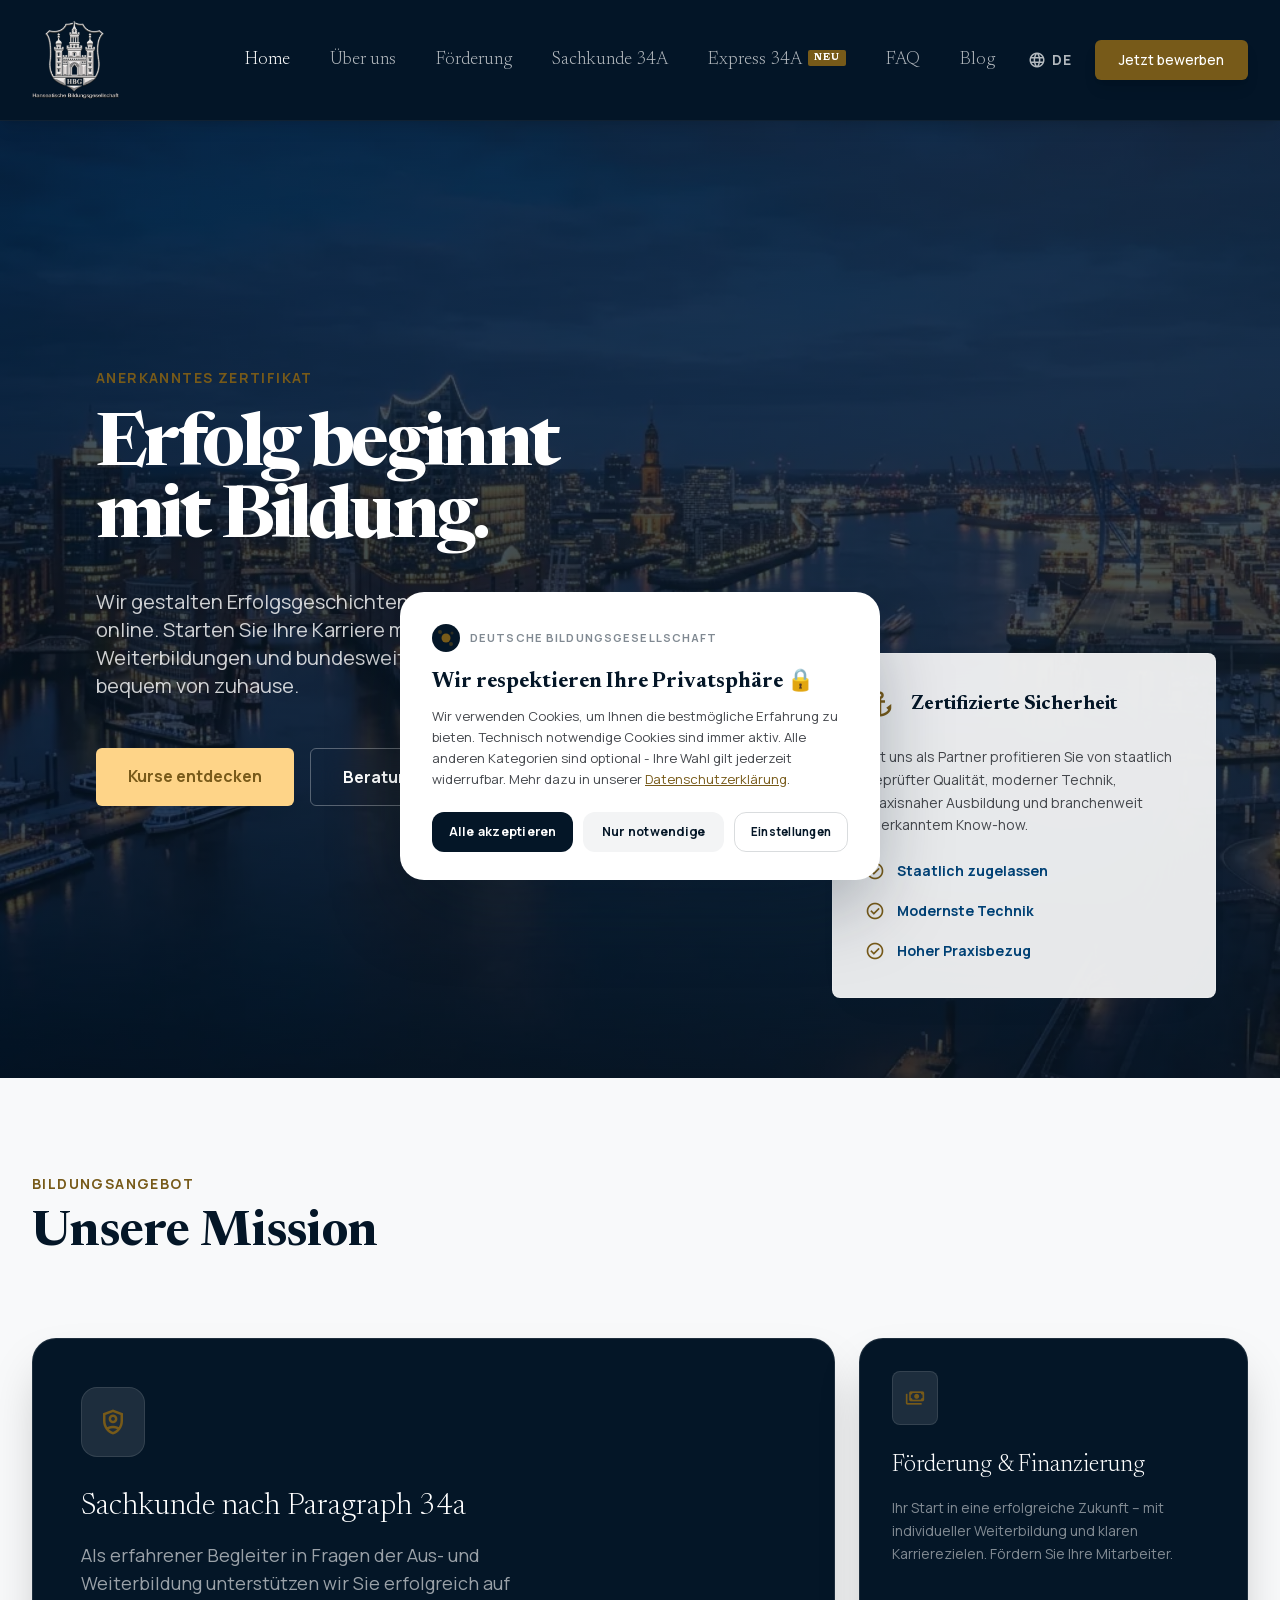
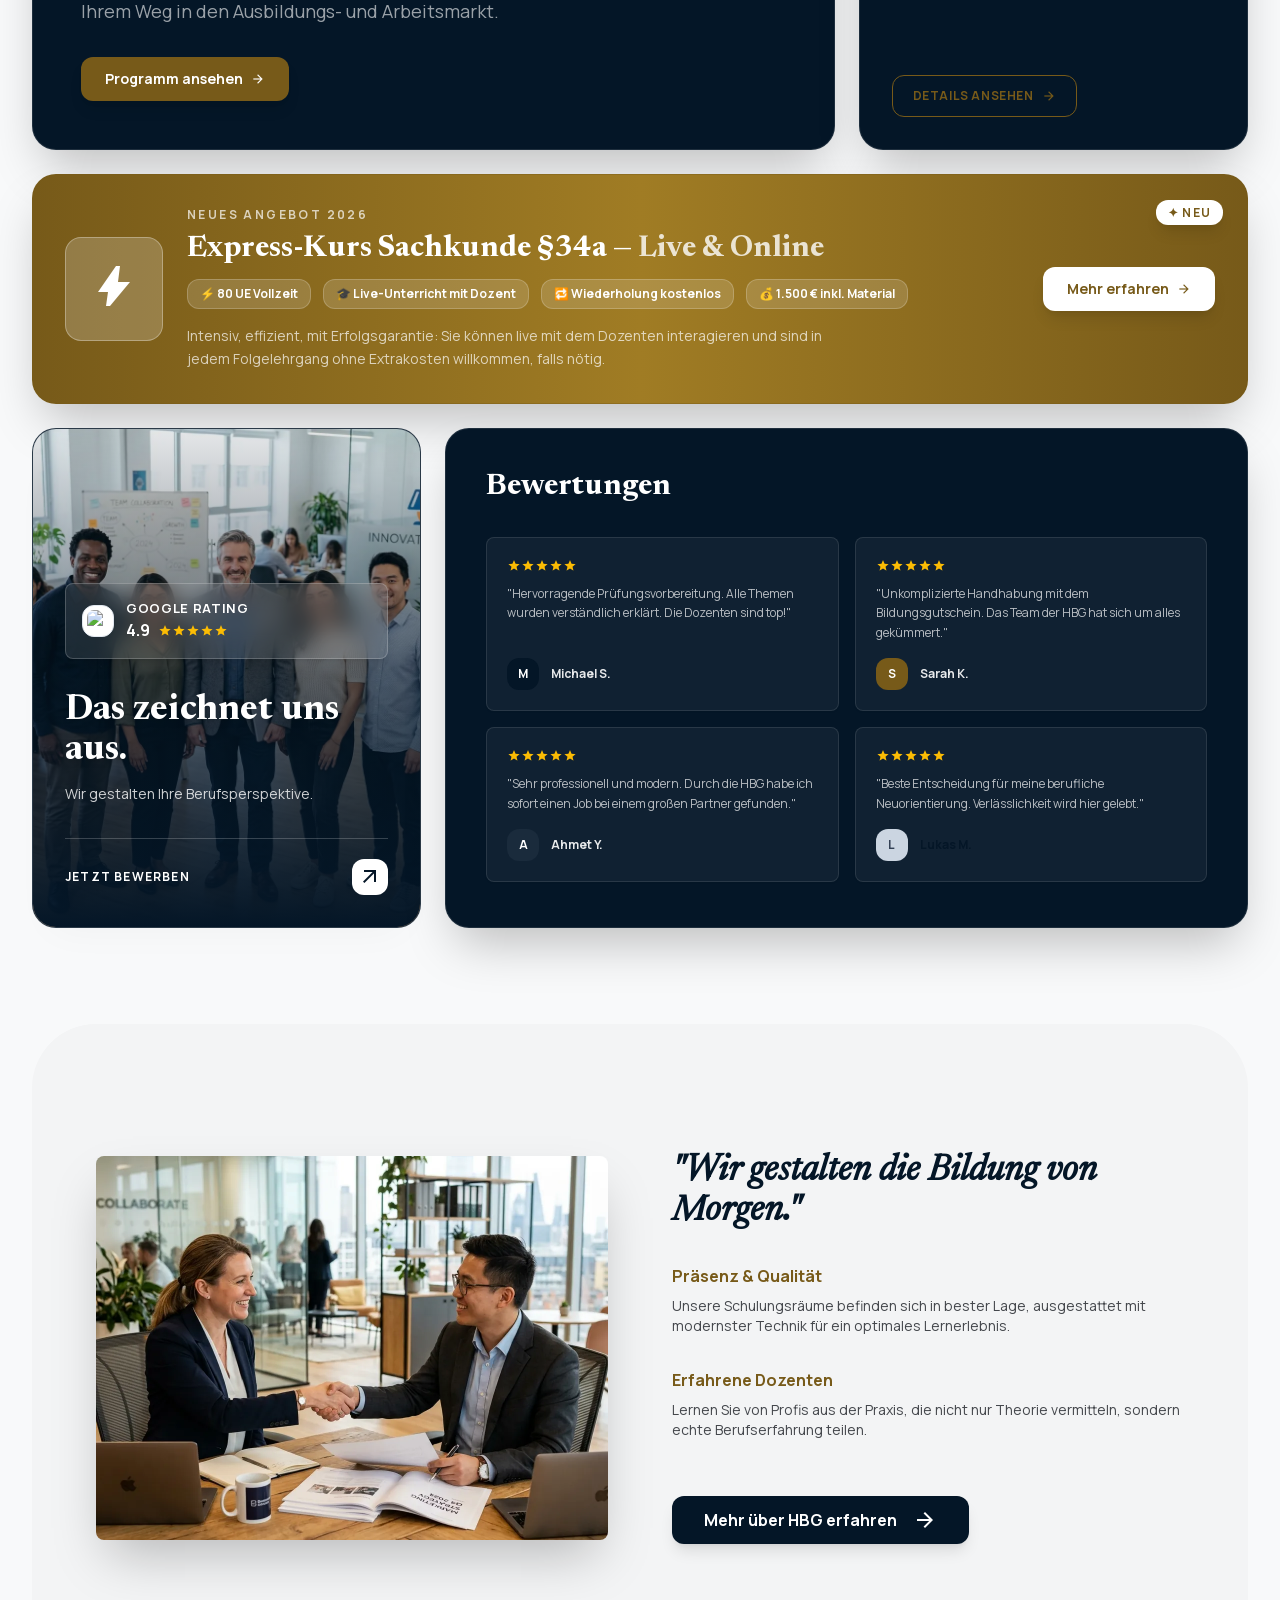
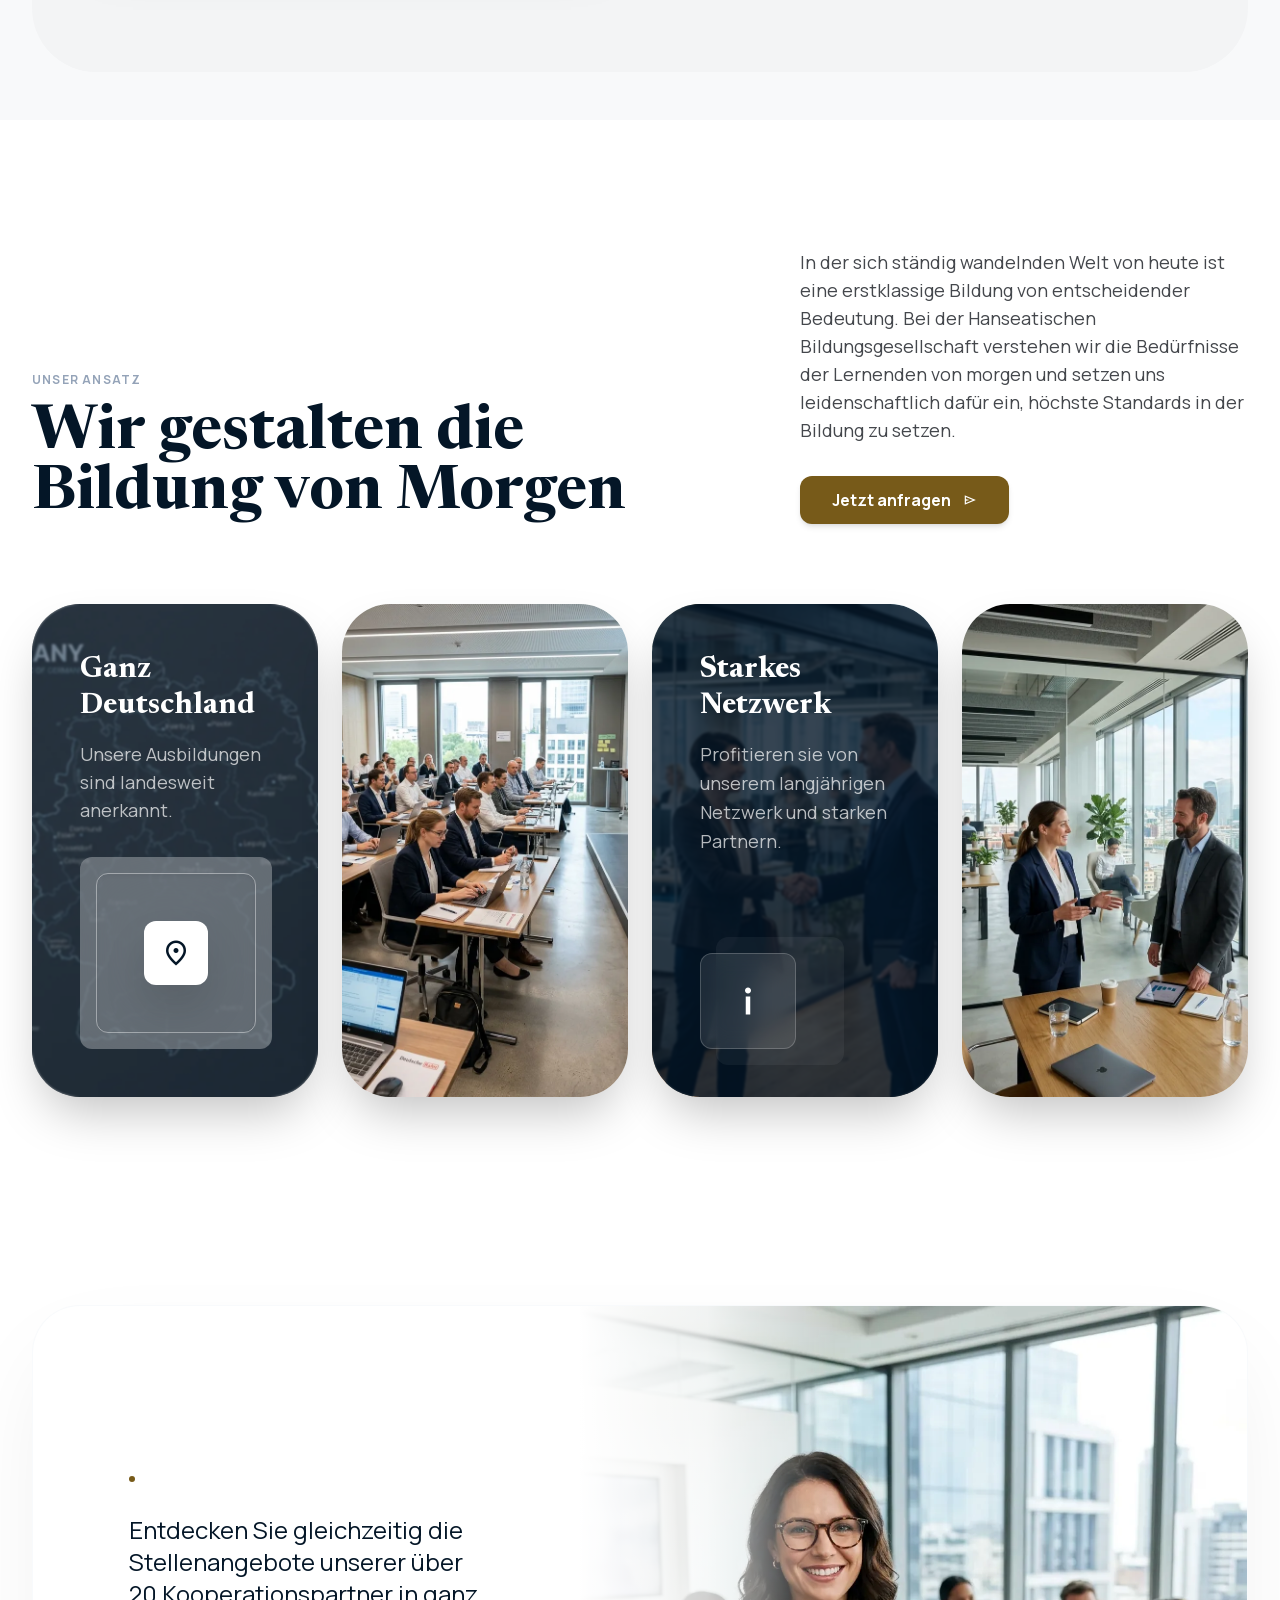
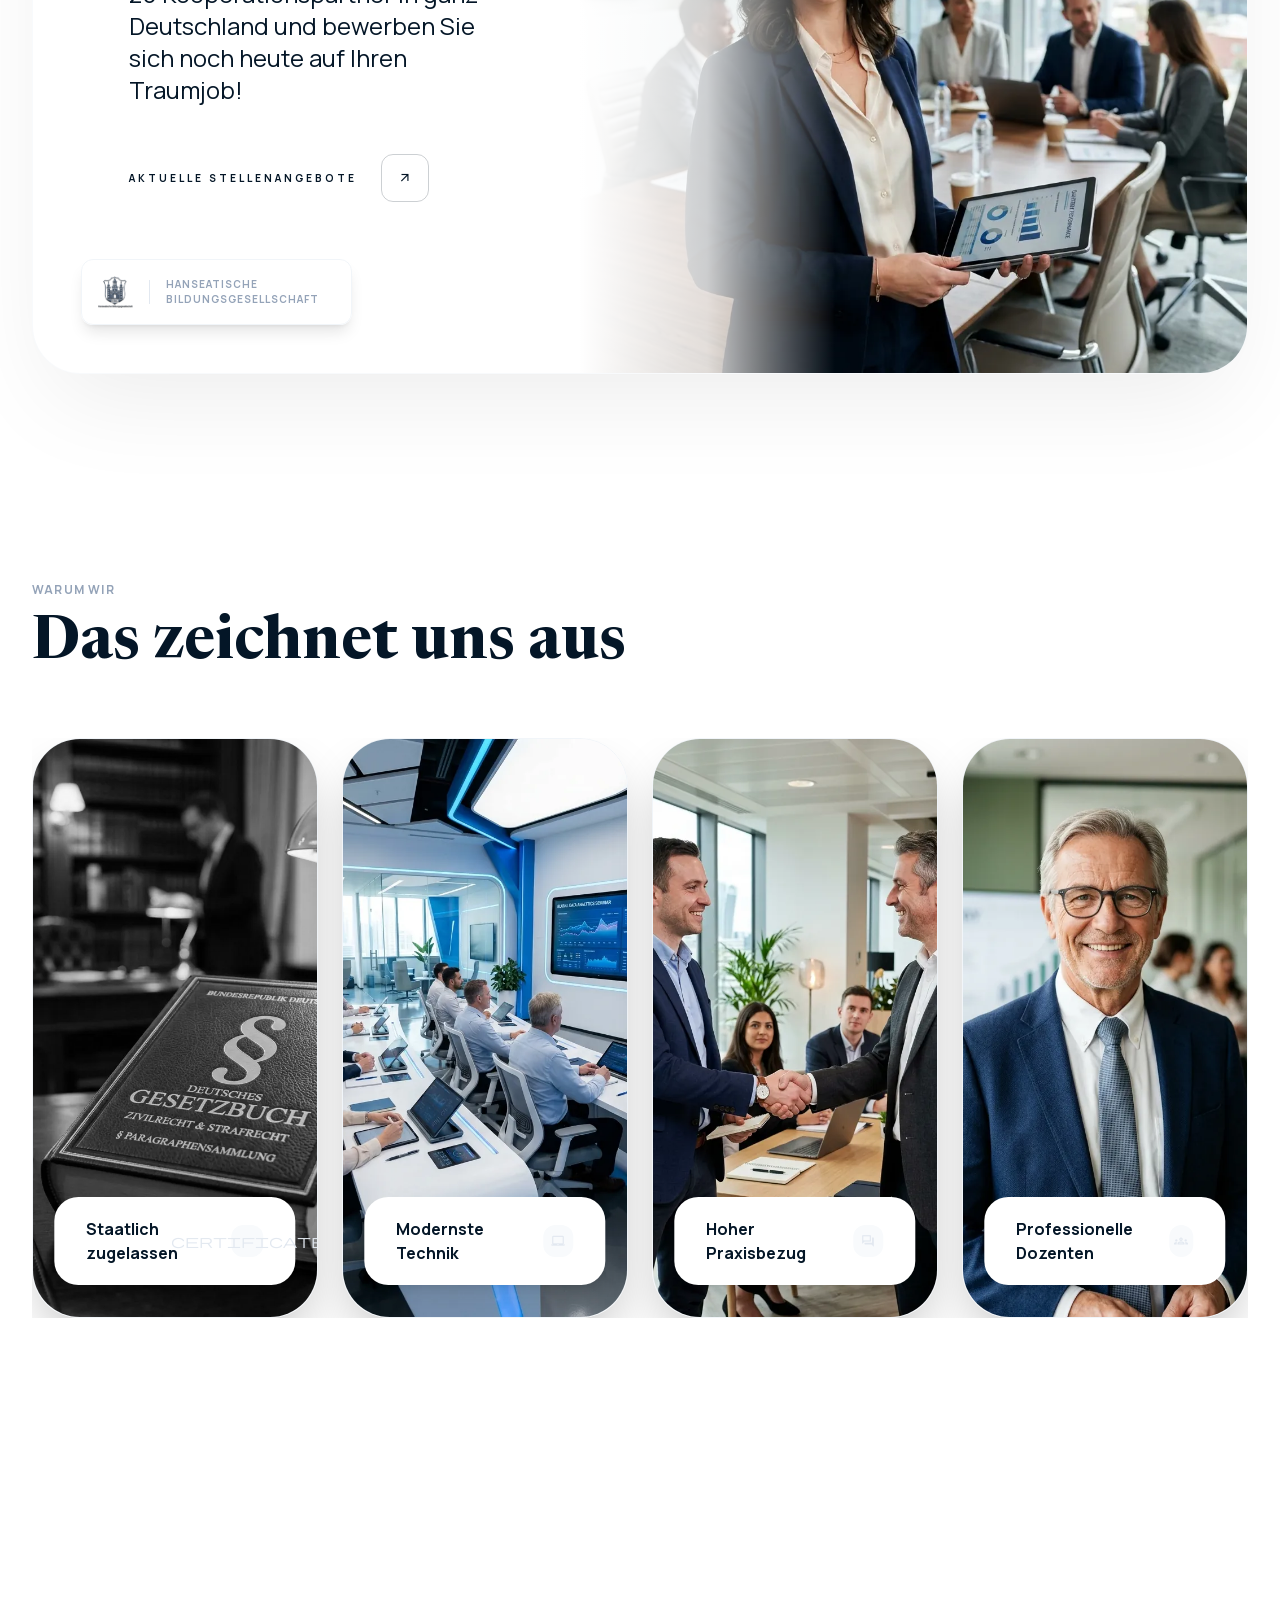
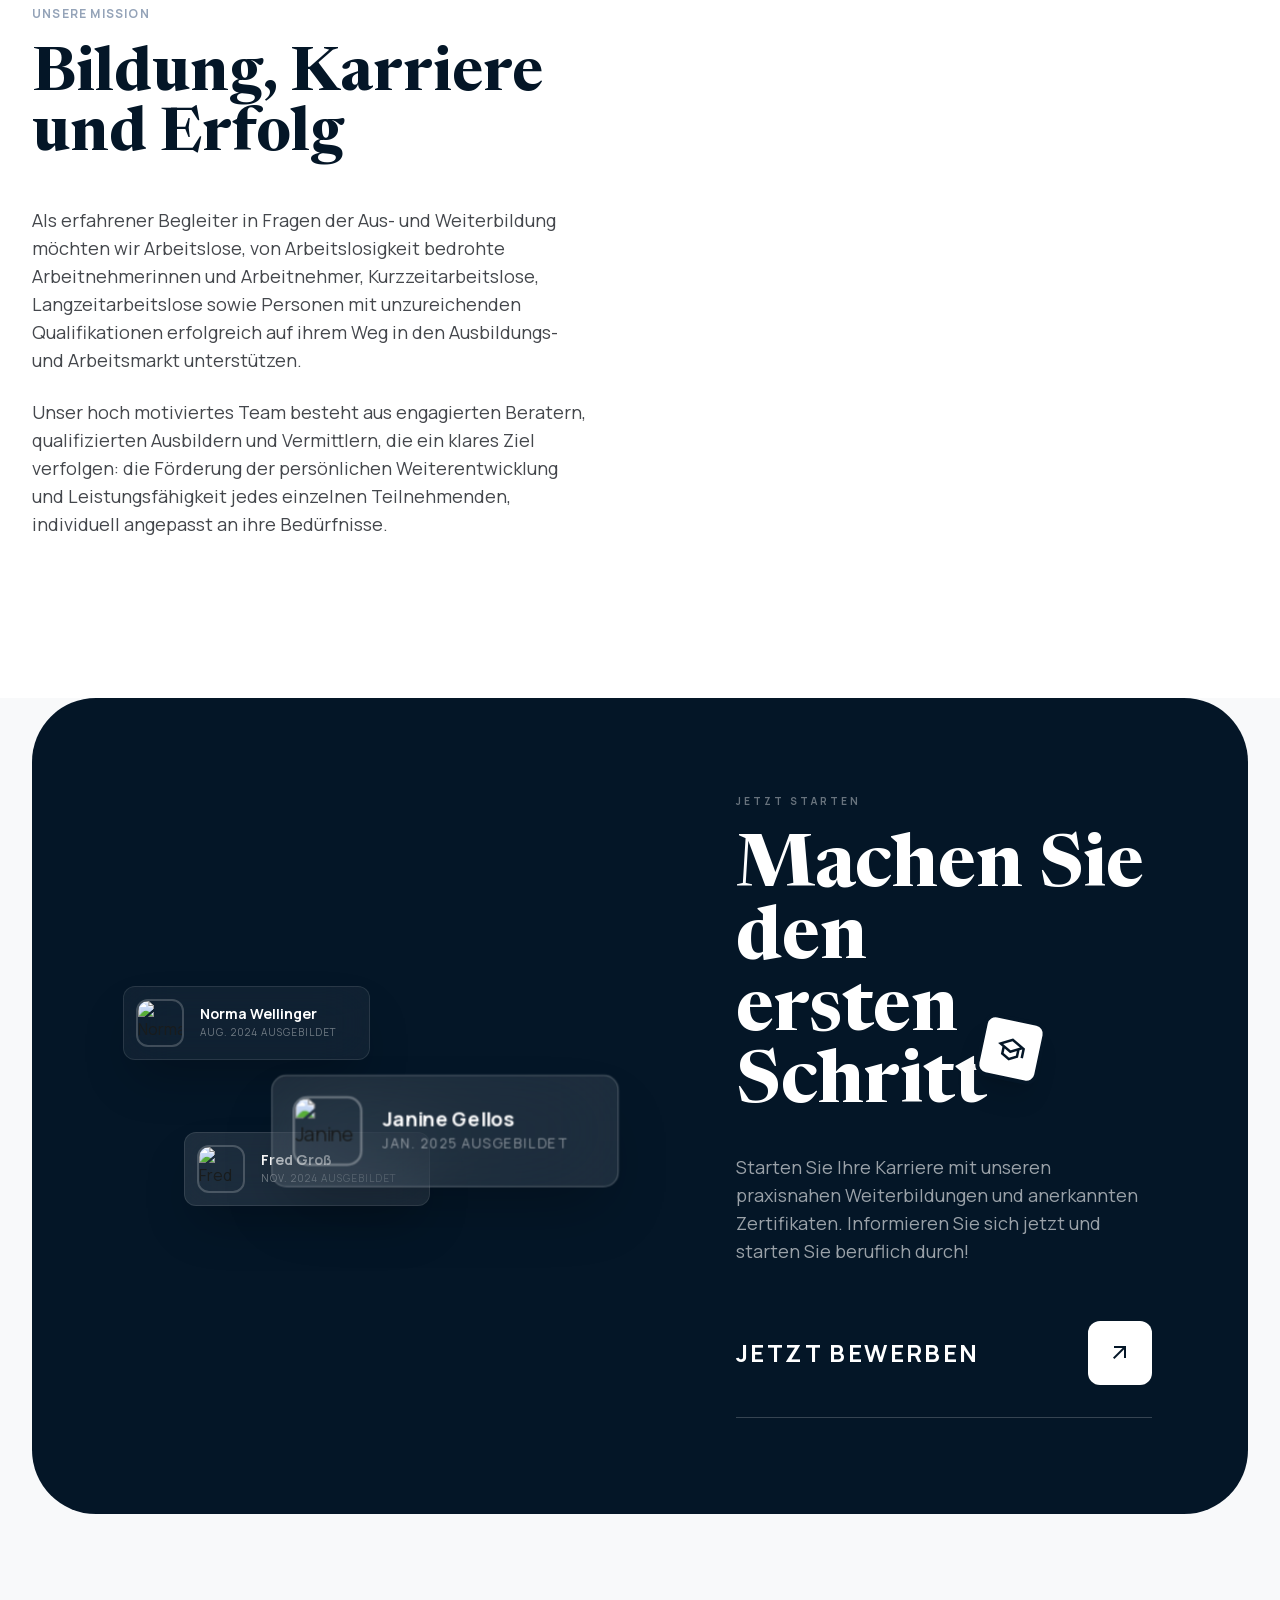
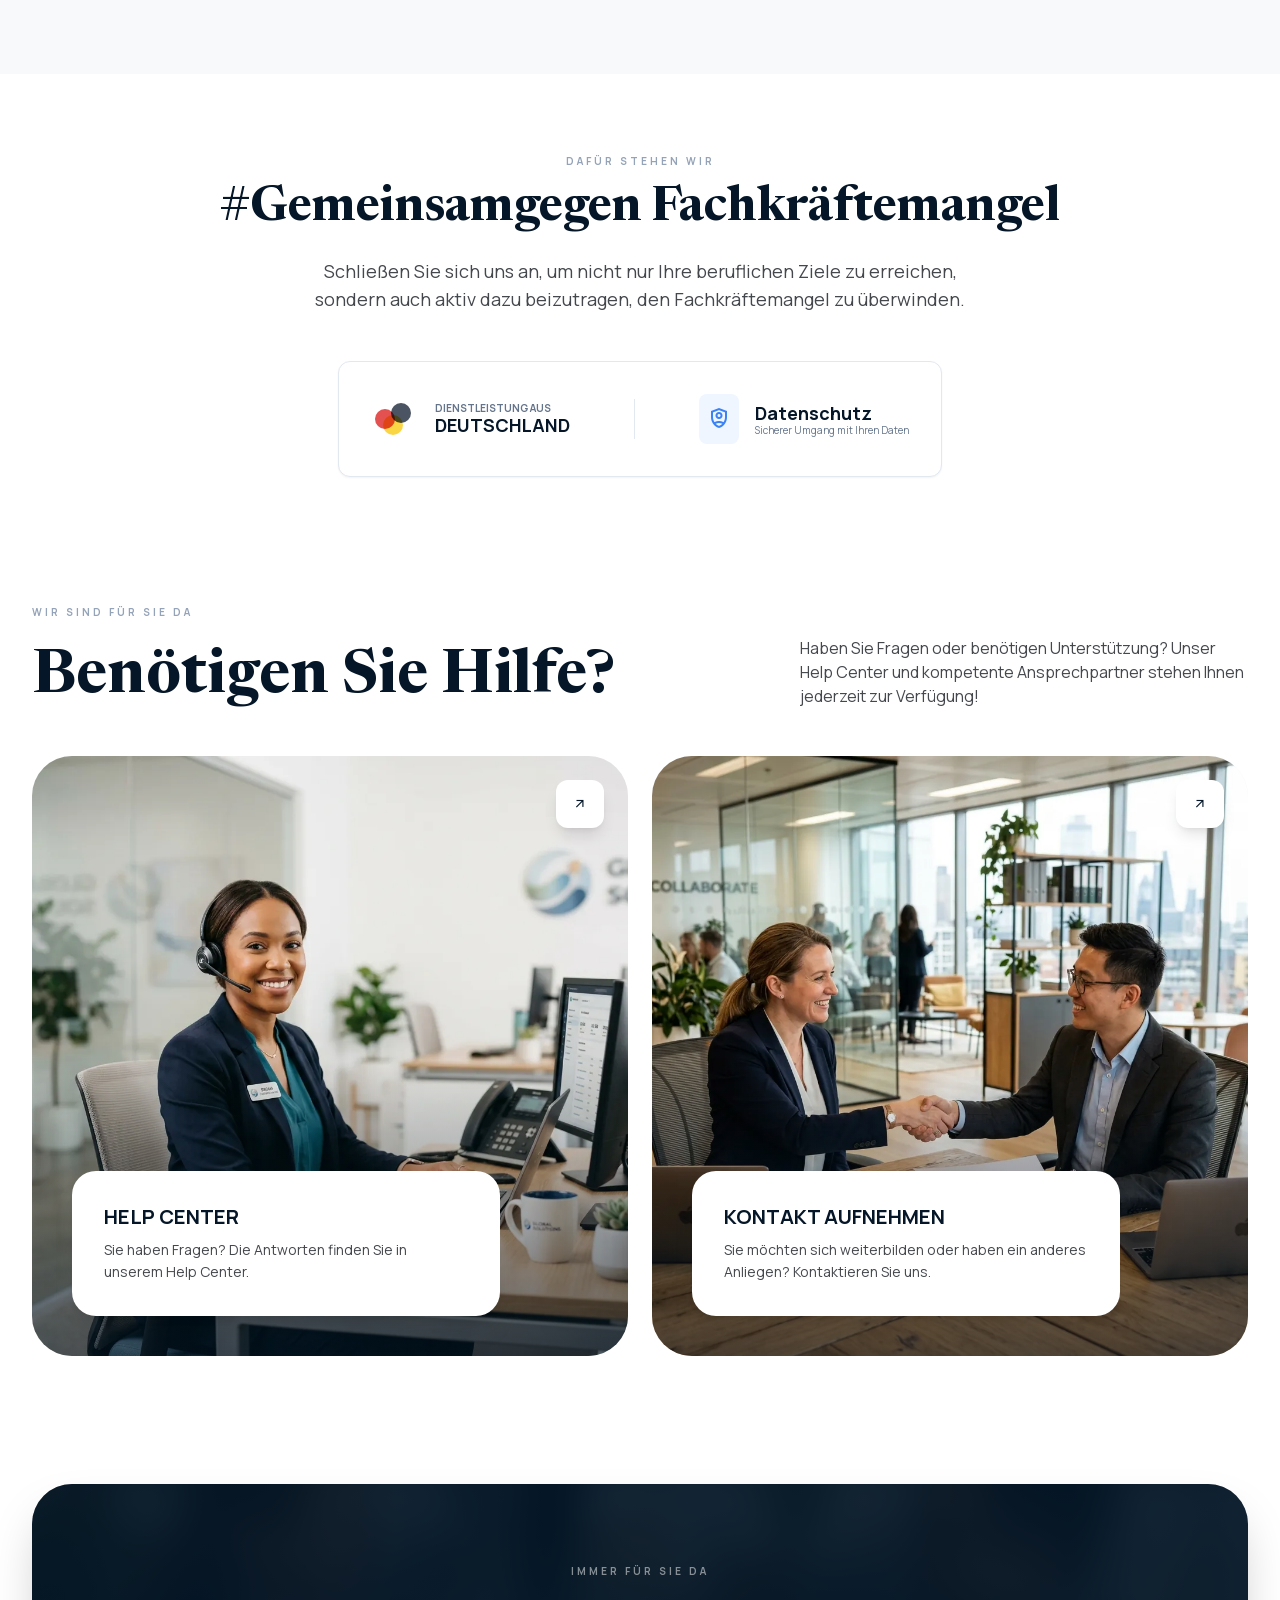
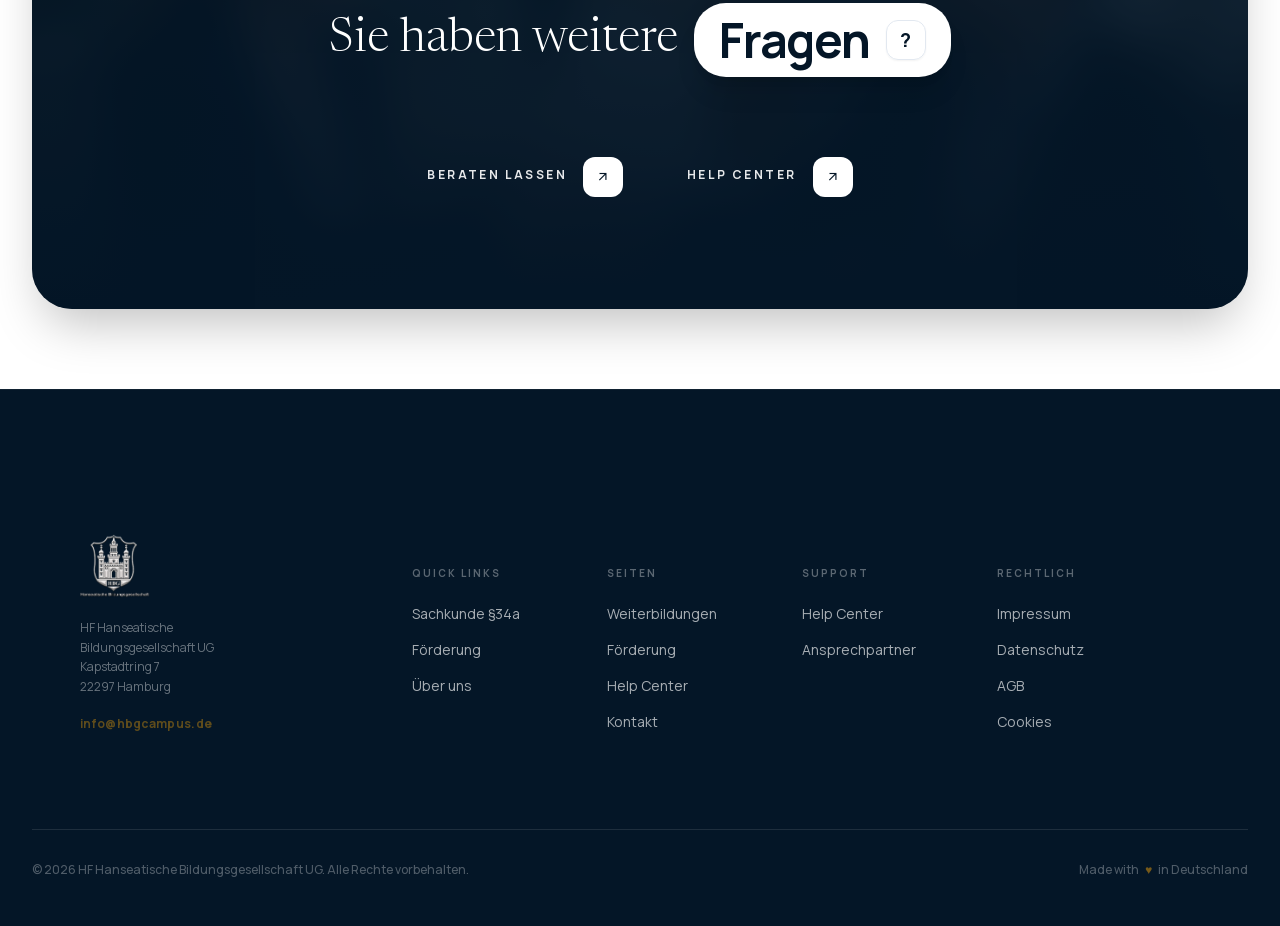
==== commit ddbea9d6: "Fix: CLS 0.491->0 (CSS sync+preload), Cookie-Banner Delay 2.5s (LCP fix)" ====
--- a/index.html
+++ b/index.html
@@ -42,8 +42,8 @@
 img{display:block;max-width:100%}
 a{color:inherit;text-decoration:inherit}
 </style>
-<link rel="preload" href="hbg.css" as="style" onload="this.onload=null;this.rel='stylesheet'">
-<noscript><link rel="stylesheet" href="hbg.css"></noscript>
+<link rel="preload" href="hbg.css" as="style">
+<link rel="stylesheet" href="hbg.css">
 
 <style>
     @font-face { font-display: swap; }
